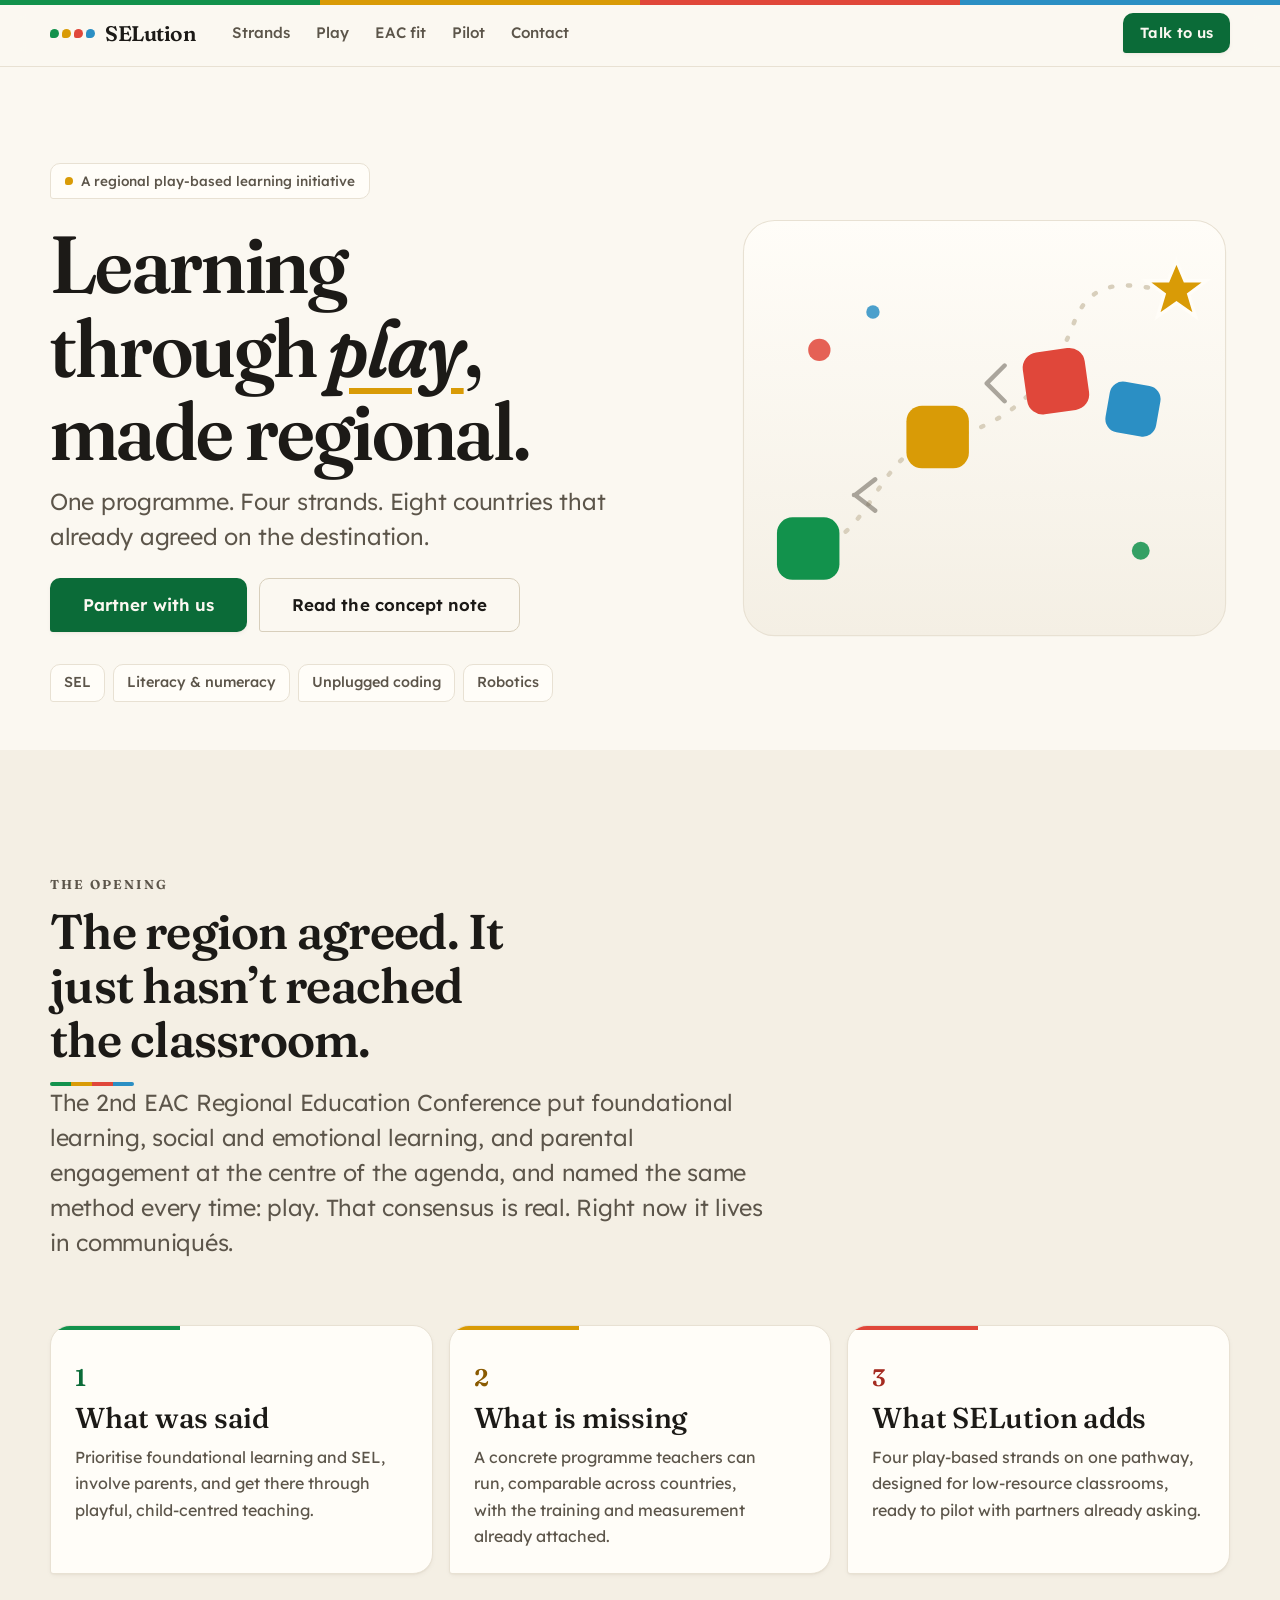
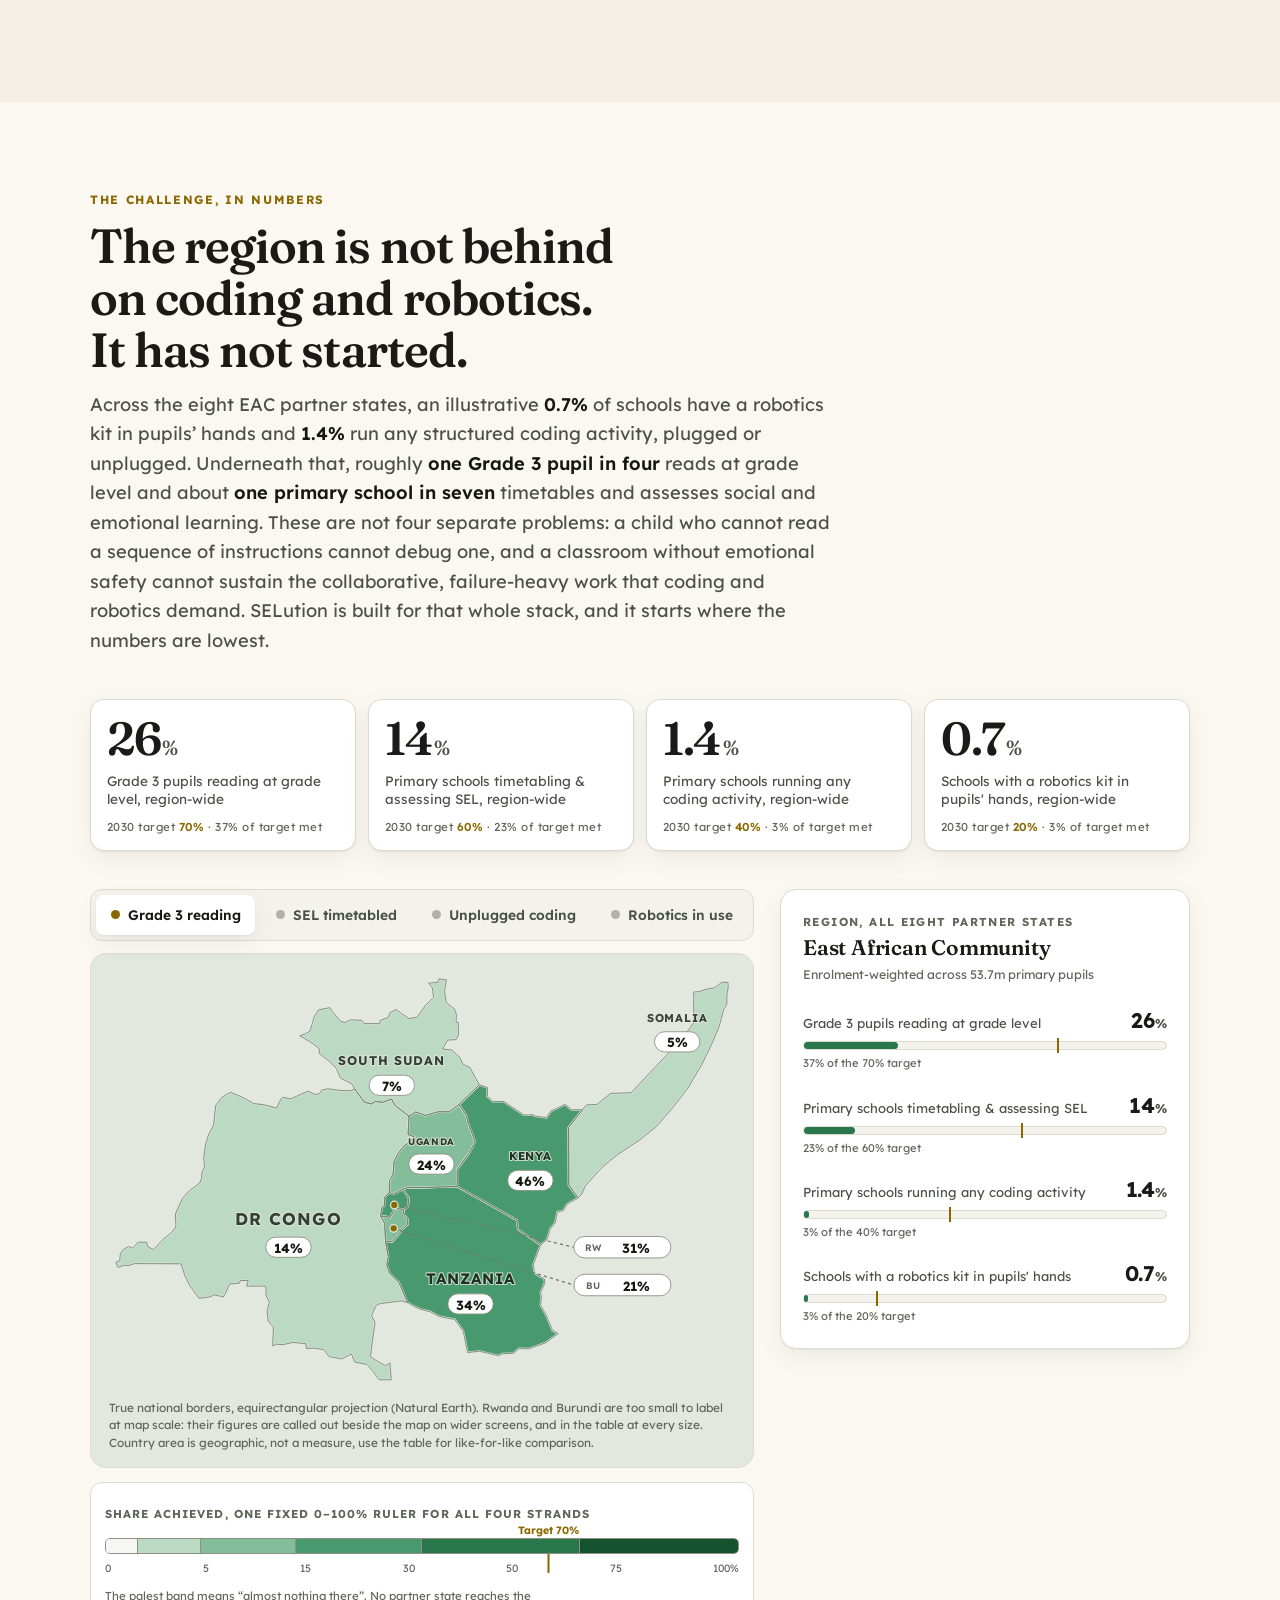
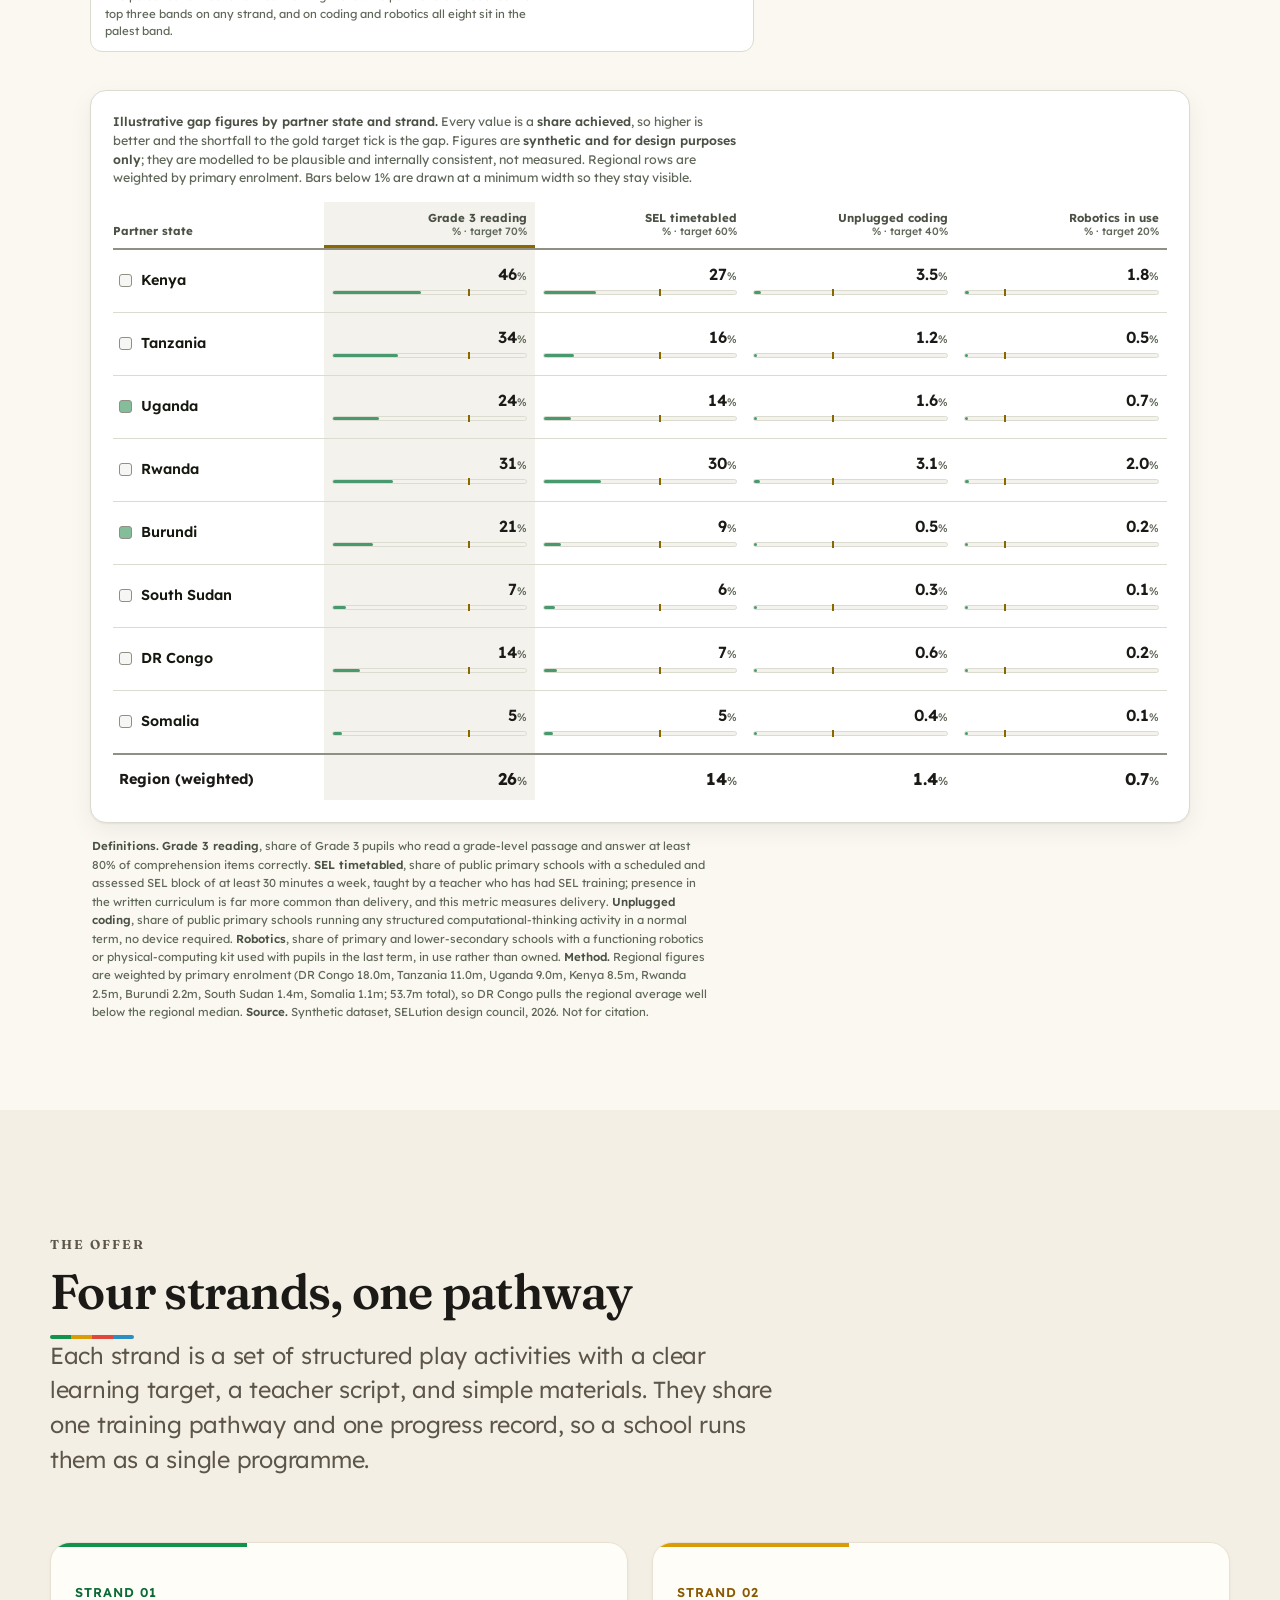
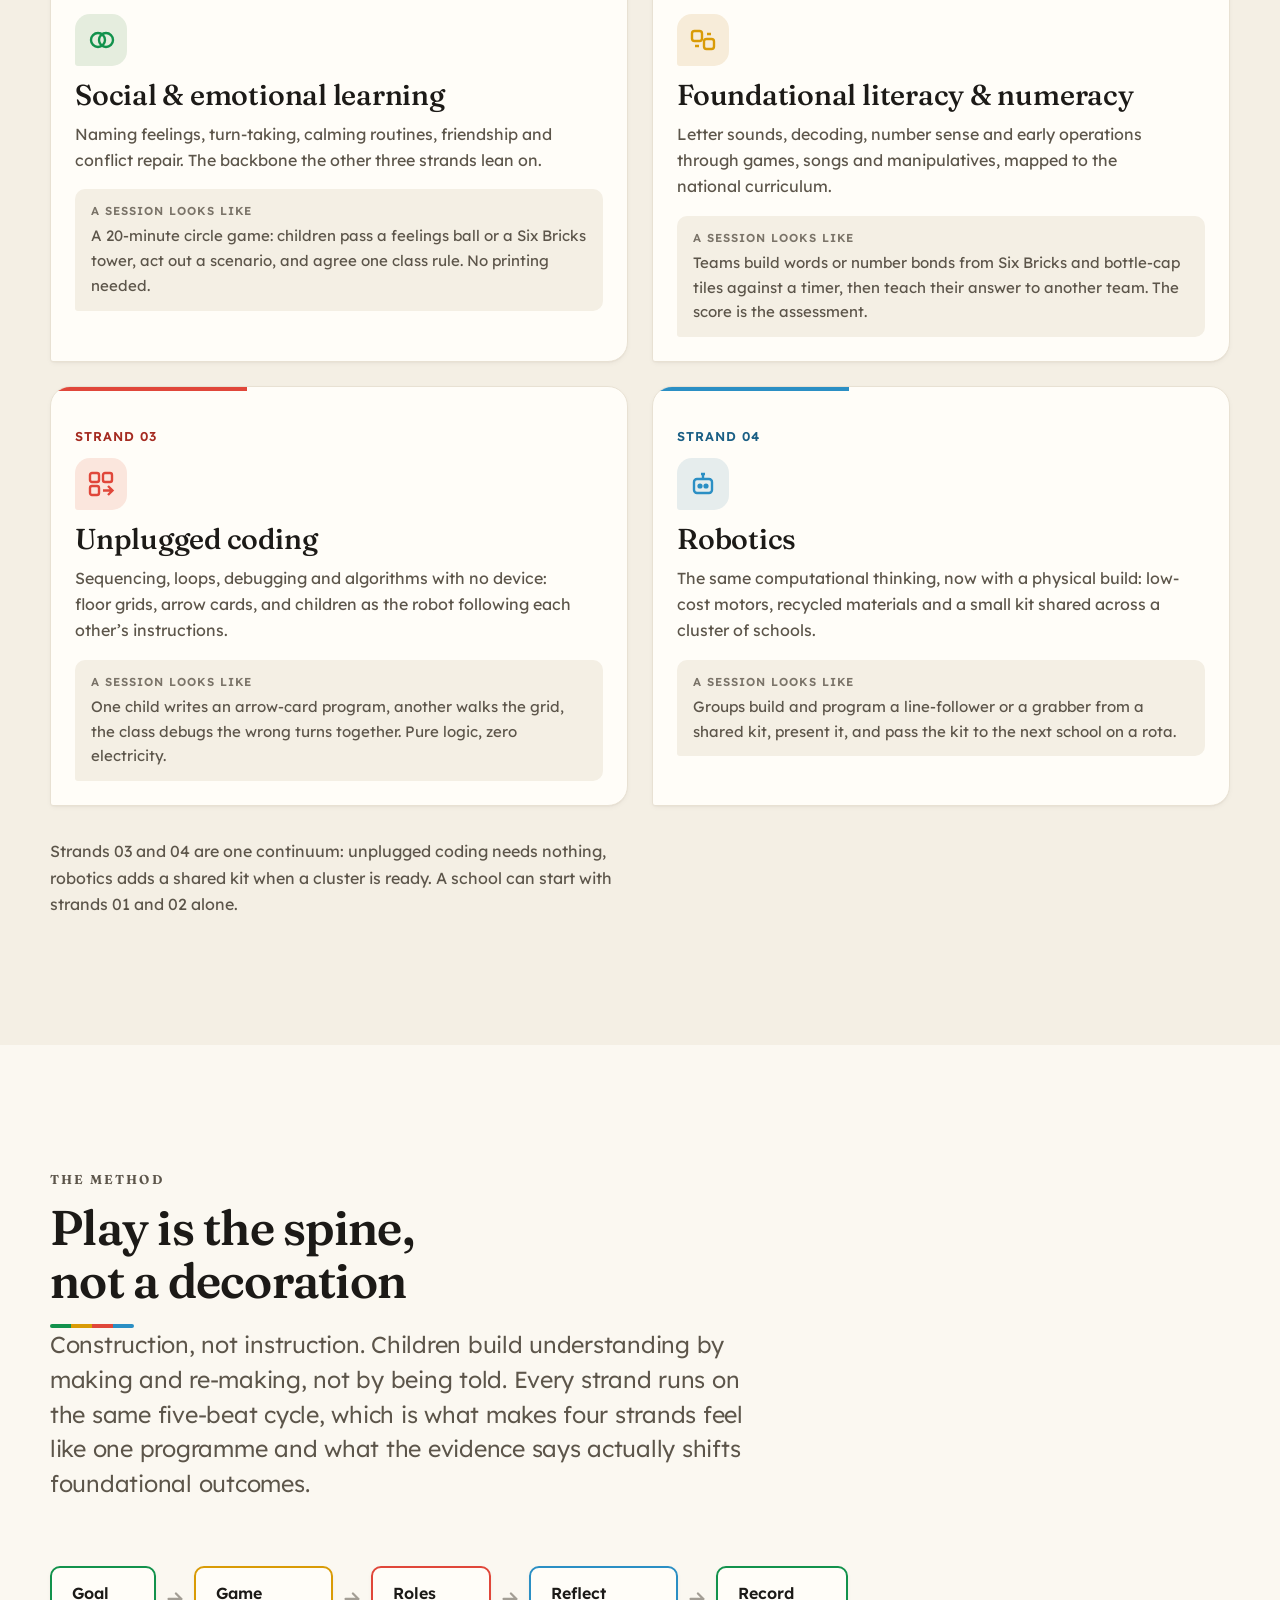
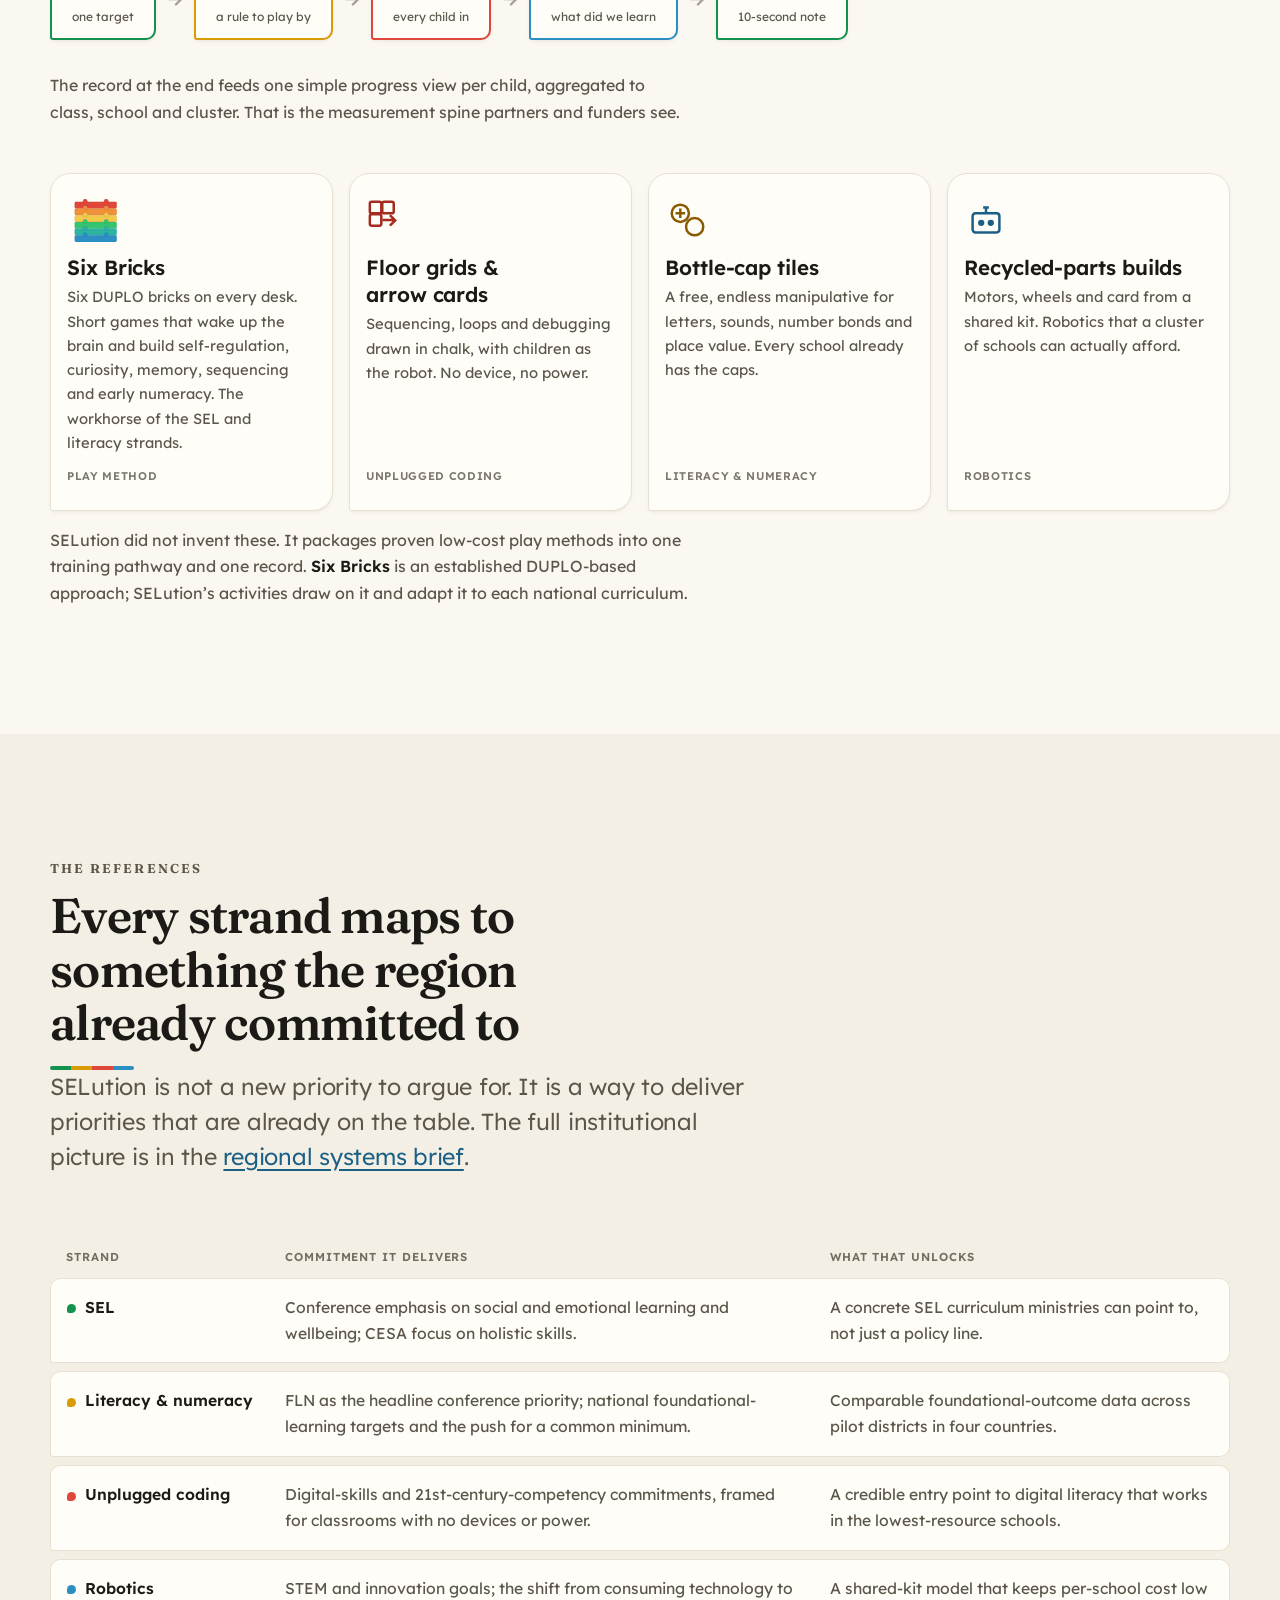
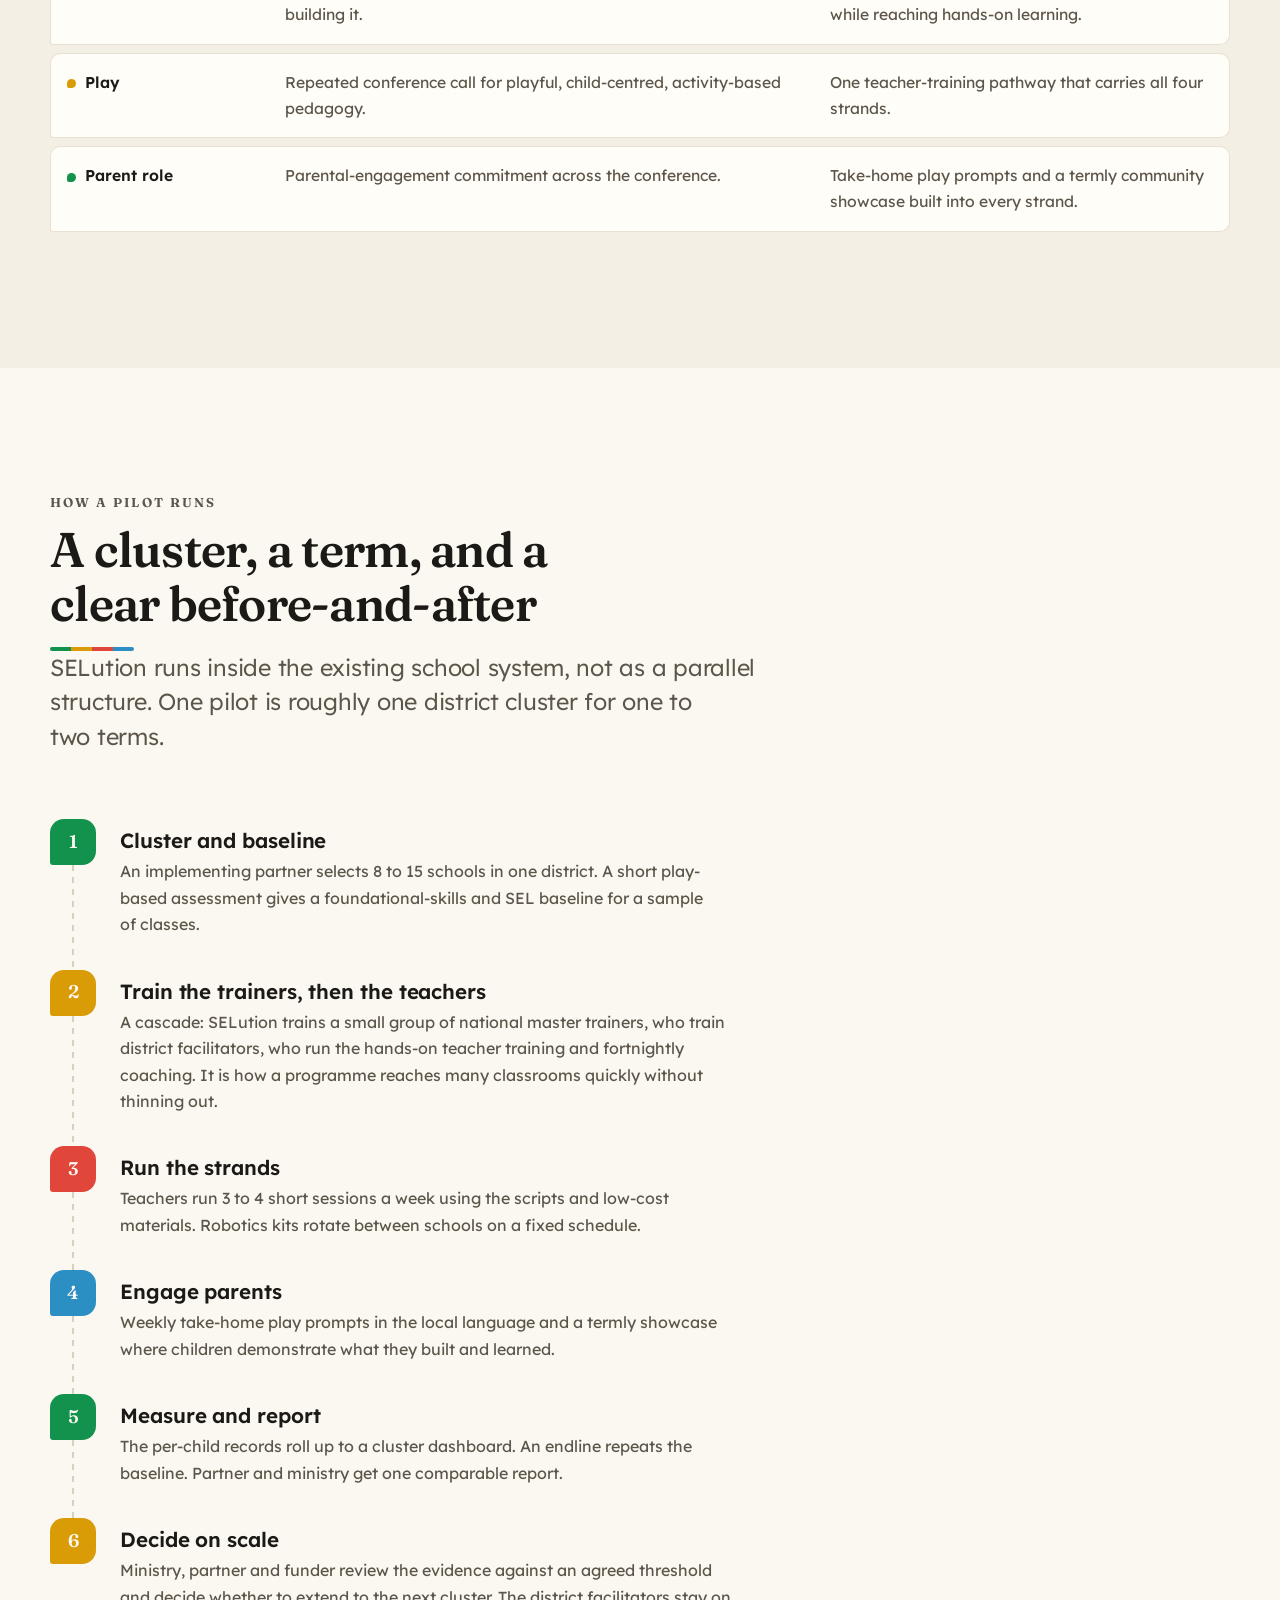
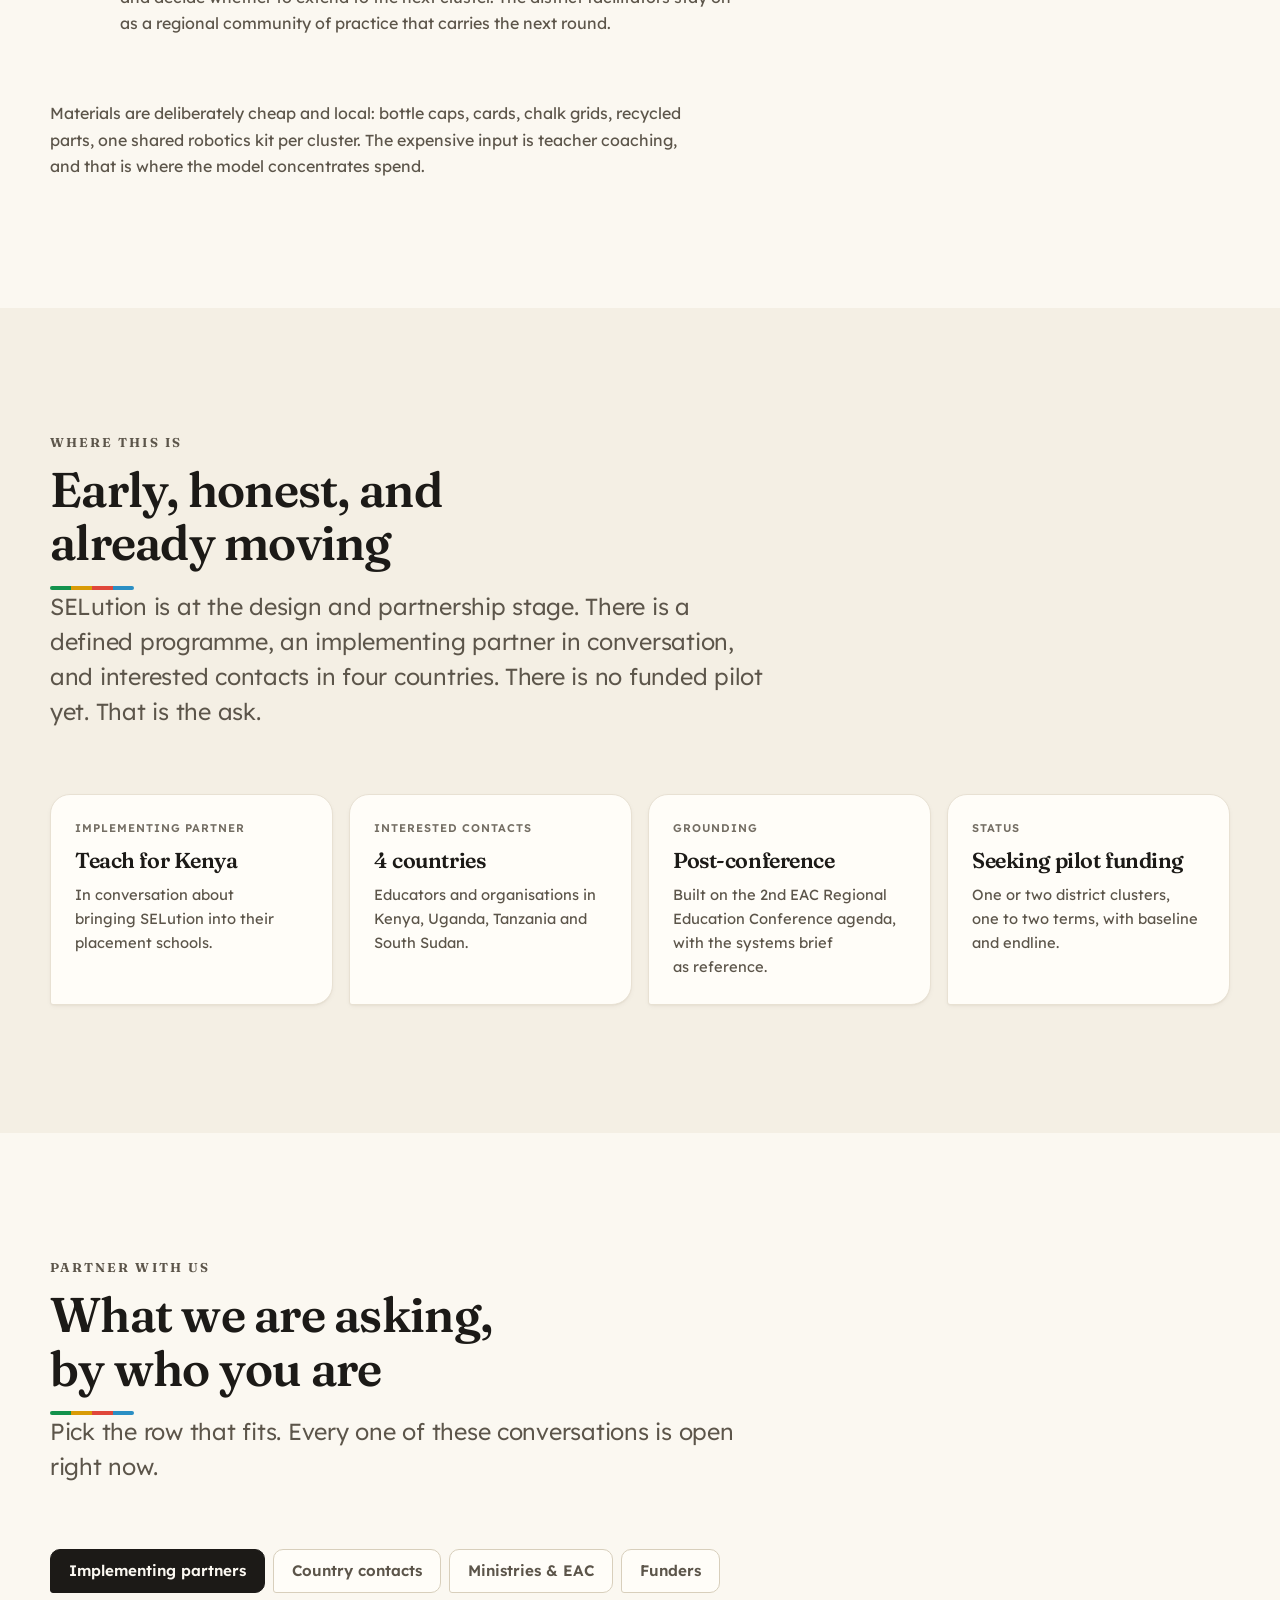
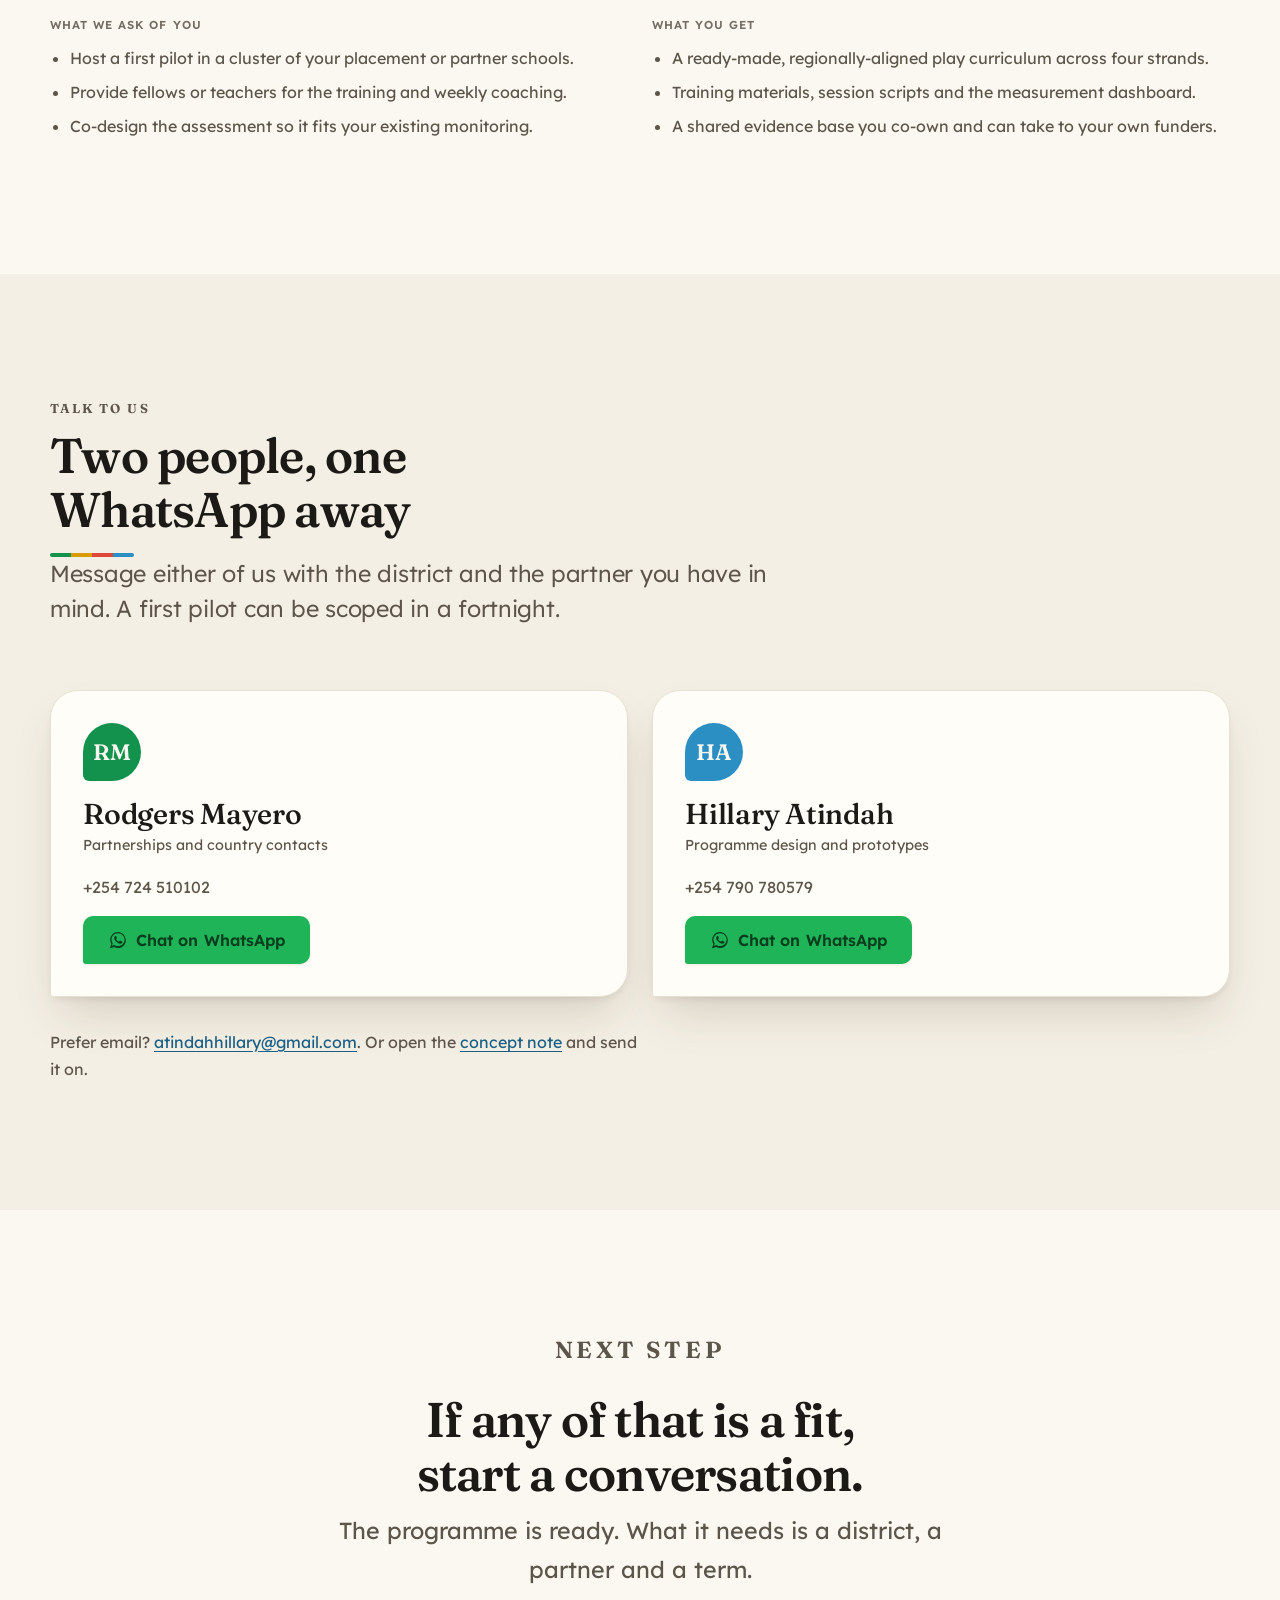
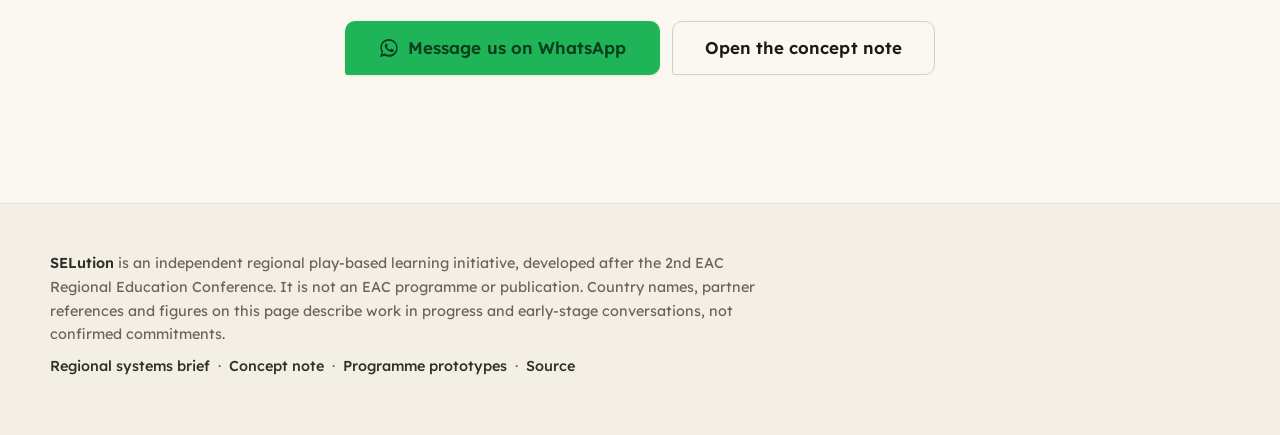
==== index.html @ 33c36e3b "Redesign SELution site: play-forward theme, EAC challenge map, WhatsApp Design council pass, on foun" ====
<!doctype html>
<html lang="en">
<head>
<meta charset="utf-8">
<title>SELution &middot; learning through play, made regional</title>
<meta name="viewport" content="width=device-width, initial-scale=1">
<meta name="description" content="SELution is a play-based programme for social and emotional learning, foundational literacy and numeracy, unplugged coding and robotics, built to run across East African classrooms and aligned to the East African Community education agenda.">
<meta name="author" content="SELution, a regional play-based learning initiative">
<meta name="theme-color" content="#fbf8f1">
<link rel="canonical" href="https://atindahhillary.github.io/SELutionKe/">

<meta property="og:type" content="website">
<meta property="og:site_name" content="SELution">
<meta property="og:title" content="SELution: learning through play, made regional">
<meta property="og:description" content="One play-based programme, four strands: social and emotional learning, foundational literacy and numeracy, unplugged coding, robotics. Built for East African classrooms.">
<meta property="og:url" content="https://atindahhillary.github.io/SELutionKe/">
<meta property="og:image" content="https://atindahhillary.github.io/SELutionKe/assets/preview.png">
<meta property="og:image:width" content="1200">
<meta property="og:image:height" content="630">
<meta name="twitter:card" content="summary_large_image">
<meta name="twitter:title" content="SELution: learning through play, made regional">
<meta name="twitter:description" content="A play-based programme for SEL, FLN, unplugged coding and robotics across East African classrooms.">
<meta name="twitter:image" content="https://atindahhillary.github.io/SELutionKe/assets/preview.png">

<link rel="icon" href="data:image/svg+xml,%3Csvg%20xmlns='http://www.w3.org/2000/svg'%20viewBox='0%200%2040%2040'%3E%3Crect%20width='40'%20height='40'%20rx='11'%20fill='%23fbf8f1'/%3E%3Ccircle%20cx='11'%20cy='11'%20r='5'%20fill='%2312924c'/%3E%3Ccircle%20cx='29'%20cy='11'%20r='5'%20fill='%23d99b06'/%3E%3Ccircle%20cx='11'%20cy='29'%20r='5'%20fill='%23e0473a'/%3E%3Ccircle%20cx='29'%20cy='29'%20r='5'%20fill='%232b8fc4'/%3E%3C/svg%3E">
<link rel="apple-touch-icon" href="assets/logo.png">

<link rel="preconnect" href="https://fonts.googleapis.com">
<link rel="preconnect" href="https://fonts.gstatic.com" crossorigin>
<link rel="stylesheet" href="https://fonts.googleapis.com/css2?family=Fraunces:ital,opsz,wght,SOFT,WONK@0,9..144,400..700,0..100,0..1;1,9..144,400..700,0..100,0..1&family=Lexend:wght@300..700&display=swap">
<link rel="stylesheet" href="assets/site.css">
</head>
<body>
<a class="skip" href="#opening">Skip to content</a>

<header class="top">
  <div class="wrap">
    <a class="logo" href="#top" aria-label="SELution home">
      <span class="dots" aria-hidden="true"><i></i><i></i><i></i><i></i></span>
      SELution
    </a>
    <nav class="topnav" aria-label="Sections">
      <a href="#strands">Strands</a>
      <a href="#play">Play</a>
      <a href="#eac">EAC fit</a>
      <a href="#pilot">Pilot</a>
      <a href="#contact">Contact</a>
    </nav>
    <span class="sp"></span>
    <a class="btn sm" href="#contact">Talk to us</a>
  </div>
</header>

<main id="top">
  <!-- ============ HERO ============ -->
  <section class="hero">
    <div class="wrap">
      <div>
        <p class="tagpill">A regional play-based learning initiative</p>
        <h1>Learning through <em class="wonk">play</em>, made regional.</h1>
        <p class="lead">One programme. Four strands. Eight countries that already agreed on the destination.</p>
        <div class="cta">
          <a class="btn lg" href="#contact">Partner with us</a>
          <a class="btn ghost lg" href="concept-note.html">Read the concept note</a>
        </div>
        <div class="badges">
          <span>SEL</span><span>Literacy &amp; numeracy</span><span>Unplugged coding</span><span>Robotics</span>
        </div>
      </div>
      <div>
        <svg class="playart" viewBox="0 0 440 380" role="img" aria-label="A playful path of coloured blocks and arrows leading to a star">
          <defs>
            <linearGradient id="sky" x1="0" y1="0" x2="0" y2="1">
              <stop offset="0" stop-color="var(--surface)"/><stop offset="1" stop-color="var(--surface-sunken)"/>
            </linearGradient>
          </defs>
          <rect x="4" y="4" width="432" height="372" rx="28" fill="url(#sky)" stroke="var(--hairline)"/>
          <!-- dotted play path -->
          <path d="M52 300 C 120 300, 120 210, 180 200 S 280 150, 300 96 S 370 70, 392 66"
                fill="none" stroke="var(--hairline-strong)" stroke-width="4" stroke-linecap="round" stroke-dasharray="2 14"/>
          <!-- blocks -->
          <g>
            <rect x="34" y="270" width="56" height="56" rx="14" fill="var(--green)"/>
            <rect x="150" y="170" width="56" height="56" rx="14" fill="var(--gold)"/>
            <rect x="256" y="120" width="56" height="56" rx="14" fill="var(--red)" transform="rotate(-8 284 148)"/>
            <rect x="330" y="150" width="46" height="46" rx="12" fill="var(--blue)" transform="rotate(10 353 173)"/>
          </g>
          <!-- little arrows -->
          <g fill="none" stroke="var(--ink-2)" stroke-width="4" stroke-linecap="round" stroke-linejoin="round" opacity="0.5">
            <path d="M104 250 l18 -14 M104 250 l18 14 M104 250 h-1"/>
            <path d="M222 150 l16 -16 M222 150 l16 16"/>
          </g>
          <!-- star goal -->
          <path transform="translate(392 66)" fill="var(--gold)" stroke="var(--surface)" stroke-width="3"
                d="M0 -26 L7.6 -8 L27 -8 L11 4 L17 24 L0 12 L-17 24 L-11 4 L-27 -8 L-7.6 -8 Z"/>
          <circle cx="72" cy="120" r="10" fill="var(--red)" opacity="0.85"/>
          <circle cx="120" cy="86" r="6" fill="var(--blue)" opacity="0.85"/>
          <circle cx="360" cy="300" r="8" fill="var(--green)" opacity="0.85"/>
        </svg>
      </div>
    </div>
  </section>

  <!-- ============ THE OPENING ============ -->
  <section class="sec tint" id="opening" style="--k: var(--gold)">
    <div class="wrap">
      <p class="eyebrow">The opening</p>
      <h2>The region agreed. It just hasn&rsquo;t reached the classroom.</h2>
      <p class="lead">
        The 2nd EAC Regional Education Conference put foundational learning, social and emotional
        learning, and parental engagement at the centre of the agenda, and named the same method every
        time: play. That consensus is real. Right now it lives in communiqu&eacute;s.
      </p>
      <div class="trio">
        <div class="mini" style="--c: var(--green); --ci: var(--green-ink)"><div class="n">1</div><h3>What was said</h3><p>Prioritise foundational learning and SEL, involve parents, and get there through playful, child-centred teaching.</p></div>
        <div class="mini" style="--c: var(--gold); --ci: var(--gold-ink)"><div class="n">2</div><h3>What is missing</h3><p>A concrete programme teachers can run, comparable across countries, with the training and measurement already attached.</p></div>
        <div class="mini" style="--c: var(--red); --ci: var(--red-ink)"><div class="n">3</div><h3>What SELution adds</h3><p>Four play-based strands on one pathway, designed for low-resource classrooms, ready to pilot with partners already asking.</p></div>
      </div>
    </div>
  </section>

  <!-- ============ THE CHALLENGE (EAC gap map) ============ -->
<section class="challenge" id="challenge" aria-labelledby="chTitle">

  <p class="ch-eyebrow">The challenge, in numbers</p>
  <h2 class="ch-title" id="chTitle">The region is not behind on coding and robotics. It has not started.</h2>
  <p class="ch-standfirst">
    Across the eight EAC partner states, an illustrative <strong>0.7%</strong> of schools have a
    robotics kit in pupils&rsquo; hands and <strong>1.4%</strong> run any structured coding activity,
    plugged or unplugged. Underneath that, roughly <strong>one Grade&nbsp;3 pupil in four</strong>
    reads at grade level and about <strong>one primary school in seven</strong> timetables and
    assesses social and emotional learning. These are not four separate problems: a child who cannot
    read a sequence of instructions cannot debug one, and a classroom without emotional safety cannot
    sustain the collaborative, failure-heavy work that coding and robotics demand.
    SELution is built for that whole stack, and it starts where the numbers are lowest.
  </p>

  <div class="kpis">
      <div class="kpi">
        <span class="kpi-n">26<i>%</i></span>
        <span class="kpi-l">Grade 3 pupils reading at grade level, region-wide</span>
        <span class="kpi-t">2030 target <b>70%</b> &middot; 37% of target met</span>
      </div>
      <div class="kpi">
        <span class="kpi-n">14<i>%</i></span>
        <span class="kpi-l">Primary schools timetabling & assessing SEL, region-wide</span>
        <span class="kpi-t">2030 target <b>60%</b> &middot; 23% of target met</span>
      </div>
      <div class="kpi">
        <span class="kpi-n">1.4<i>%</i></span>
        <span class="kpi-l">Primary schools running any coding activity, region-wide</span>
        <span class="kpi-t">2030 target <b>40%</b> &middot; 3% of target met</span>
      </div>
      <div class="kpi">
        <span class="kpi-n">0.7<i>%</i></span>
        <span class="kpi-l">Schools with a robotics kit in pupils' hands, region-wide</span>
        <span class="kpi-t">2030 target <b>20%</b> &middot; 3% of target met</span>
      </div>
  </div>

  <div class="ch-grid">
    <div>
      <div class="strandbar" role="tablist" aria-label="Colour the map by strand">
        <button type="button" role="tab" id="tab-fln" data-strand="fln" aria-controls="mapPanel" aria-selected="true" tabindex="0"><span class="dot"></span>Grade 3 reading</button>
        <button type="button" role="tab" id="tab-sel" data-strand="sel" aria-controls="mapPanel" aria-selected="false" tabindex="-1"><span class="dot"></span>SEL timetabled</button>
        <button type="button" role="tab" id="tab-cod" data-strand="cod" aria-controls="mapPanel" aria-selected="false" tabindex="-1"><span class="dot"></span>Unplugged coding</button>
        <button type="button" role="tab" id="tab-rob" data-strand="rob" aria-controls="mapPanel" aria-selected="false" tabindex="-1"><span class="dot"></span>Robotics in use</button>
      </div>

      <figure class="mapfig" id="mapPanel" role="tabpanel" aria-labelledby="tab-fln" tabindex="0">
        <svg class="eacmap" viewBox="0 0 1000 665" xmlns="http://www.w3.org/2000/svg"
             role="group" aria-describedby="matrixCap"
             aria-label="Map of the eight EAC partner states, shaded by the selected strand. Every figure is also in the data table below.">
          <defs>
            <path id="p-cd" d="M479.4 232.1 L477.9 261.3 L487.9 264.6 L479.9 273.5 L470.3 280.1 L460.8 293.1 L455.5 304.7 L454.1 324.8 L448.3 334.3 L448.1 353.1 L441.0 360.1 L440.0 374.9 L436.6 376.9 L434.3 390.5 L440.6 401.8 L442.2 431.9 L446.6 454.9 L444.1 467.9 L449.1 482.4 L463.6 496.3 L477.1 527.8 L467.3 525.2 L433.7 529.4 L427.1 532.4 L419.9 548.4 L425.5 559.4 L421.1 588.9 L418.0 614.0 L424.7 618.4 L442.2 628.1 L449.0 623.6 L451.1 650.5 L432.0 650.3 L421.8 636.5 L412.6 625.9 L393.5 622.4 L387.9 609.3 L372.6 617.2 L352.6 613.7 L344.3 602.4 L328.4 600.1 L316.7 600.7 L315.3 593.0 L306.7 592.3 L295.3 590.9 L279.9 594.6 L269.0 594.0 L262.9 596.3 L264.2 566.6 L255.9 557.3 L254.0 542.0 L257.7 526.9 L252.7 517.3 L252.2 501.6 L221.9 501.8 L224.1 492.8 L211.4 492.9 L210.0 497.2 L194.5 498.2 L188.3 512.8 L184.5 519.0 L170.8 515.5 L162.5 519.0 L146.0 521.0 L136.5 508.0 L130.7 499.9 L123.6 484.9 L117.4 466.3 L43.8 466.0 L35.0 469.0 L27.8 468.5 L17.5 471.9 L14.0 464.1 L20.3 461.5 L21.1 450.6 L25.2 444.2 L34.3 439.0 L40.8 441.5 L49.4 432.0 L63.0 432.2 L64.6 439.3 L73.9 443.7 L88.6 428.0 L103.1 415.9 L109.4 407.9 L108.6 387.3 L119.4 363.1 L130.9 350.2 L147.3 338.2 L150.2 330.3 L150.8 321.1 L154.8 312.4 L153.5 298.3 L156.6 276.2 L161.5 260.6 L169.0 247.3 L170.5 232.2 L172.7 214.8 L182.4 202.1 L195.8 194.1 L216.3 202.6 L232.2 211.8 L250.5 214.2 L269.1 219.1 L276.6 204.0 L280.0 202.1 L291.4 204.6 L319.1 192.2 L329.0 197.4 L337.1 196.7 L340.8 190.6 L350.1 188.5 L368.9 191.1 L384.9 191.7 L393.1 189.0 L408.2 209.6 L419.4 212.7 L426.1 208.5 L437.6 210.1 L451.5 204.8 L457.5 215.5 L479.4 232.1 Z"/>
            <path id="p-tz" d="M556.0 343.4 L560.3 346.1 L650.7 396.9 L652.4 411.4 L688.3 436.4 L676.7 467.1 L678.2 481.3 L694.2 490.3 L694.9 496.8 L688.1 511.9 L689.5 519.5 L687.9 531.4 L696.6 547.0 L706.9 571.7 L716.1 577.1 L696.2 591.6 L668.9 601.3 L654.0 600.9 L645.1 608.3 L627.7 609.0 L621.2 612.1 L591.2 605.1 L572.4 607.1 L565.4 573.2 L557.0 561.6 L551.9 554.7 L527.5 550.0 L513.3 542.5 L497.5 538.3 L487.5 534.1 L477.1 527.8 L463.6 496.3 L449.1 482.4 L444.1 467.9 L446.6 454.9 L442.2 431.9 L452.5 430.8 L461.5 421.7 L471.2 408.7 L477.4 403.5 L477.2 395.4 L471.8 389.7 L470.3 379.9 L477.5 376.7 L479.0 362.0 L469.1 348.0 L477.8 345.0 L505.2 345.3 L556.0 343.4 Z"/>
            <path id="p-ug" d="M505.2 345.3 L477.8 345.0 L469.1 348.0 L454.2 355.7 L448.1 353.1 L448.3 334.3 L454.1 324.8 L455.5 304.7 L460.8 293.1 L470.3 280.1 L479.9 273.5 L487.9 264.6 L477.9 261.3 L479.4 232.1 L489.7 225.3 L505.6 230.9 L525.7 225.0 L543.2 225.1 L558.6 213.6 L570.4 230.9 L573.3 243.4 L584.3 272.1 L575.2 290.3 L562.9 306.8 L555.8 316.9 L556.0 343.4 L505.2 345.3 Z"/>
            <path id="p-ke" d="M732.9 341.1 L747.7 361.7 L730.2 371.6 L724.1 382.0 L714.7 383.9 L711.2 401.4 L703.2 411.5 L698.3 428.1 L688.3 436.4 L652.4 411.4 L650.7 396.9 L560.3 346.1 L556.0 343.4 L555.8 316.9 L562.9 306.8 L575.2 290.3 L584.3 272.1 L573.3 243.4 L570.4 230.9 L558.6 213.6 L573.9 198.7 L590.8 182.2 L603.8 186.4 L603.8 200.4 L612.3 208.7 L629.7 208.7 L661.3 229.8 L669.2 230.1 L675.0 229.4 L680.5 232.3 L697.2 234.3 L704.5 223.9 L727.3 213.4 L737.4 221.8 L754.5 221.9 L732.6 250.2 L732.9 341.1 Z"/>
            <path id="p-rw" d="M469.1 348.0 L479.0 362.0 L477.5 376.7 L470.3 379.9 L457.1 378.3 L449.4 392.5 L434.3 390.5 L436.6 376.9 L440.0 374.9 L441.0 360.1 L448.1 353.1 L454.2 355.7 L469.1 348.0 Z"/>
            <path id="p-bi" d="M442.2 431.9 L440.6 401.8 L434.3 390.5 L449.4 392.5 L457.1 378.3 L470.3 379.9 L471.8 389.7 L477.2 395.4 L477.4 403.5 L471.2 408.7 L461.5 421.7 L452.5 430.8 L442.2 431.9 Z"/>
            <path id="p-ss" d="M557.5 83.5 L557.8 102.9 L554.1 110.5 L540.8 111.2 L532.3 125.4 L547.7 127.2 L560.3 139.3 L564.7 149.3 L576.1 155.1 L590.8 182.2 L573.9 198.7 L558.6 213.6 L543.2 225.1 L525.7 225.0 L505.6 230.9 L489.7 225.3 L479.4 232.1 L457.5 215.5 L451.5 204.8 L437.6 210.1 L426.1 208.5 L419.4 212.7 L408.2 209.6 L393.1 189.0 L389.1 181.1 L370.4 171.2 L364.1 156.3 L353.7 145.5 L337.0 132.5 L336.7 124.4 L323.1 114.3 L306.1 104.5 L313.7 101.8 L322.3 97.1 L328.7 74.8 L335.6 63.3 L353.6 59.8 L357.9 66.7 L370.7 81.3 L377.6 83.4 L386.6 79.1 L404.6 80.0 L408.0 85.1 L432.8 85.1 L433.7 80.0 L446.5 75.3 L449.1 68.0 L458.5 62.8 L479.5 77.4 L492.4 74.8 L504.8 56.8 L518.5 43.1 L516.4 28.1 L510.4 20.9 L525.4 19.6 L527.1 14.0 L538.6 15.7 L535.7 34.1 L538.6 52.1 L551.5 62.0 L554.5 70.6 L554.1 83.0 L557.5 83.5 Z"/>
            <path id="p-so" d="M950.9 30.7 L964.2 28.2 L976.0 19.6 L985.4 19.6 L986.0 26.5 L983.7 41.0 L983.8 54.1 L978.5 63.1 L971.5 90.1 L959.5 118.0 L944.0 149.8 L922.6 186.4 L901.3 214.4 L872.0 248.4 L847.0 268.6 L809.7 293.4 L786.4 312.4 L759.1 342.6 L753.4 355.7 L747.7 361.7 L732.9 341.1 L732.6 250.2 L754.5 221.9 L761.3 214.0 L777.3 213.5 L799.5 195.9 L832.0 194.8 L902.5 119.9 L919.9 99.1 L931.2 83.8 L931.2 70.8 L931.2 45.6 L931.3 35.3 L931.5 34.9 L939.4 34.4 L950.9 30.7 Z"/>
          </defs>
          <g class="lyr-fill">
            <g class="cc" data-c="cd"><use class="country" href="#p-cd" data-bin="1" tabindex="0" role="button" aria-pressed="false" aria-label="DR Congo. Grade 3 reading 14 percent, SEL timetabled 7 percent, Unplugged coding 0.6 percent, Robotics in use 0.2 percent. Select for detail."/></g>
            <g class="cc" data-c="tz"><use class="country" href="#p-tz" data-bin="3" tabindex="0" role="button" aria-pressed="false" aria-label="Tanzania. Grade 3 reading 34 percent, SEL timetabled 16 percent, Unplugged coding 1.2 percent, Robotics in use 0.5 percent. Select for detail."/></g>
            <g class="cc" data-c="ug"><use class="country" href="#p-ug" data-bin="2" tabindex="0" role="button" aria-pressed="false" aria-label="Uganda. Grade 3 reading 24 percent, SEL timetabled 14 percent, Unplugged coding 1.6 percent, Robotics in use 0.7 percent. Select for detail."/></g>
            <g class="cc" data-c="ke"><use class="country" href="#p-ke" data-bin="3" tabindex="0" role="button" aria-pressed="false" aria-label="Kenya. Grade 3 reading 46 percent, SEL timetabled 27 percent, Unplugged coding 3.5 percent, Robotics in use 1.8 percent. Select for detail."/></g>
            <g class="cc" data-c="rw"><use class="country" href="#p-rw" data-bin="3" tabindex="0" role="button" aria-pressed="false" aria-label="Rwanda. Grade 3 reading 31 percent, SEL timetabled 30 percent, Unplugged coding 3.1 percent, Robotics in use 2.0 percent. Select for detail."/></g>
            <g class="cc" data-c="bi"><use class="country" href="#p-bi" data-bin="2" tabindex="0" role="button" aria-pressed="false" aria-label="Burundi. Grade 3 reading 21 percent, SEL timetabled 9 percent, Unplugged coding 0.5 percent, Robotics in use 0.2 percent. Select for detail."/></g>
            <g class="cc" data-c="ss"><use class="country" href="#p-ss" data-bin="1" tabindex="0" role="button" aria-pressed="false" aria-label="South Sudan. Grade 3 reading 7 percent, SEL timetabled 6 percent, Unplugged coding 0.3 percent, Robotics in use 0.1 percent. Select for detail."/></g>
            <g class="cc" data-c="so"><use class="country" href="#p-so" data-bin="1" tabindex="0" role="button" aria-pressed="false" aria-label="Somalia. Grade 3 reading 5 percent, SEL timetabled 5 percent, Unplugged coding 0.4 percent, Robotics in use 0.1 percent. Select for detail."/></g>
          </g>
          <g class="lyr-edge" aria-hidden="true" pointer-events="none">
            <use class="edge" data-c="cd" href="#p-cd"/>
            <use class="edge" data-c="tz" href="#p-tz"/>
            <use class="edge" data-c="ug" href="#p-ug"/>
            <use class="edge" data-c="ke" href="#p-ke"/>
            <use class="edge" data-c="rw" href="#p-rw"/>
            <use class="edge" data-c="bi" href="#p-bi"/>
            <use class="edge" data-c="ss" href="#p-ss"/>
            <use class="edge" data-c="so" href="#p-so"/>
          </g>
          <g class="lyr-anno" pointer-events="none">
            <g class="anno" data-c="cd">
              <text class="clabel" x="288" y="405" font-size="27">DR CONGO</text>
              <g class="chip" transform="translate(288,440)">
                <rect class="chip-bg" x="-36" y="-16" width="72" height="32" rx="16"/>
                <text class="chip-t" x="0" y="1" data-chip="cd">14%</text>
              </g>
            </g>
            <g class="anno" data-c="tz">
              <text class="clabel" x="577" y="498" font-size="24">TANZANIA</text>
              <g class="chip" transform="translate(577,530)">
                <rect class="chip-bg" x="-36" y="-16" width="72" height="32" rx="16"/>
                <text class="chip-t" x="0" y="1" data-chip="tz">34%</text>
              </g>
            </g>
            <g class="anno" data-c="ug">
              <text class="clabel" x="515" y="278" font-size="15">UGANDA</text>
              <g class="chip" transform="translate(515,308)">
                <rect class="chip-bg" x="-36" y="-16" width="72" height="32" rx="16"/>
                <text class="chip-t" x="0" y="1" data-chip="ug">24%</text>
              </g>
            </g>
            <g class="anno" data-c="ke">
              <text class="clabel" x="672" y="302" font-size="18">KENYA</text>
              <g class="chip" transform="translate(672,334)">
                <rect class="chip-bg" x="-36" y="-16" width="72" height="32" rx="16"/>
                <text class="chip-t" x="0" y="1" data-chip="ke">46%</text>
              </g>
            </g>
            <g class="anno" data-c="rw">
              <path class="lead" d="M456 373 L640 416 L741 440"/>
              <circle class="pin" cx="456" cy="373" r="6"/>
              <g class="chip chip--out" transform="translate(818,440)">
                <rect class="chip-bg" x="-77" y="-17" width="154" height="34" rx="17"/>
                <text class="chip-n" x="-46" y="1">RW</text>
                <text class="chip-t" x="22" y="1" data-chip="rw">31%</text>
              </g>
            </g>
            <g class="anno" data-c="bi">
              <path class="lead" d="M455 410 L636 468 L741 500"/>
              <circle class="pin" cx="455" cy="410" r="6"/>
              <g class="chip chip--out" transform="translate(818,500)">
                <rect class="chip-bg" x="-77" y="-17" width="154" height="34" rx="17"/>
                <text class="chip-n" x="-46" y="1">BU</text>
                <text class="chip-t" x="22" y="1" data-chip="bi">21%</text>
              </g>
            </g>
            <g class="anno" data-c="ss">
              <text class="clabel" x="452" y="150" font-size="20">SOUTH SUDAN</text>
              <g class="chip" transform="translate(452,183)">
                <rect class="chip-bg" x="-36" y="-16" width="72" height="32" rx="16"/>
                <text class="chip-t" x="0" y="1" data-chip="ss">7%</text>
              </g>
            </g>
            <g class="anno" data-c="so">
              <text class="clabel" x="905" y="82" font-size="18">SOMALIA</text>
              <g class="chip" transform="translate(905,114)">
                <rect class="chip-bg" x="-36" y="-16" width="72" height="32" rx="16"/>
                <text class="chip-t" x="0" y="1" data-chip="so">5%</text>
              </g>
            </g>
          </g>
        </svg>
        <figcaption id="mapCap">
          True national borders, equirectangular projection (Natural Earth).
          Rwanda and Burundi are too small to label at map scale: their figures are called out
          beside the map on wider screens, and in the table at every size.
          Country area is geographic, not a measure, use the table for like-for-like comparison.
        </figcaption>
      </figure>

      <div class="legend">
        <p class="legend-h">Share achieved, one fixed 0&ndash;100% ruler for all four strands</p>
        <div class="ramp-wrap">
          <span class="tick" id="tick" style="left:70%">Target 70%</span>
          <div class="ramp" role="img"
               aria-label="Six-step sequential scale. The palest band is nought to five percent, then five to fifteen, fifteen to thirty, thirty to fifty, fifty to seventy-five, and seventy-five to one hundred percent.">
            <i></i><i></i><i></i><i></i><i></i><i></i>
          </div>
          <div class="ramp-scale"><span>0</span><span>5</span><span>15</span><span>30</span><span>50</span><span>75</span><span>100%</span></div>
        </div>
        <p>The palest band means &ldquo;almost nothing there&rdquo;. No partner state reaches the
        top three bands on any strand, and on coding and robotics all eight sit in the palest band.</p>
      </div>
    </div>

    <aside class="readout" id="readout" aria-labelledby="roName">
      <p class="readout-k" id="roKind">Region, all eight partner states</p>
      <h3 class="readout-h" id="roName">East African Community</h3>
      <p class="readout-sub" id="roSub">Enrolment-weighted across 53.7m primary pupils</p>
      <ul class="metrics" id="roList"></ul>
      <button type="button" class="readout-btn" id="roReset" hidden>Back to the regional figure</button>
    </aside>
  </div>

  <div class="matrix-wrap">
    <table class="matrix" id="matrix">
      <caption id="matrixCap">
        <b>Illustrative gap figures by partner state and strand.</b> Every value is a
        <b>share achieved</b>, so higher is better and the shortfall to the gold target tick is the gap.
        Figures are <b>synthetic and for design purposes only</b>; they are modelled to be plausible and
        internally consistent, not measured. Regional rows are weighted by primary enrolment.
        Bars below 1% are drawn at a minimum width so they stay visible.
      </caption>
      <thead>
        <tr>
          <th scope="col">Partner state</th>
        <th scope="col" data-strand="fln">Grade 3 reading<span>% &middot; target 70%</span></th>
        <th scope="col" data-strand="sel">SEL timetabled<span>% &middot; target 60%</span></th>
        <th scope="col" data-strand="cod">Unplugged coding<span>% &middot; target 40%</span></th>
        <th scope="col" data-strand="rob">Robotics in use<span>% &middot; target 20%</span></th>
        </tr>
      </thead>
      <tbody>
      <tr data-c="ke">
        <th scope="row"><button type="button" class="rowbtn" data-c="ke"><span class="swatch" data-bin="3"></span><span class="c-full">Kenya</span><span class="c-abbr" aria-hidden="true">KE</span></button></th>
        <td data-strand="fln"><span class="v">46<small>%</small></span><span class="bar" style="--v:46;--t:70"></span></td>
        <td data-strand="sel"><span class="v">27<small>%</small></span><span class="bar" style="--v:27;--t:60"></span></td>
        <td data-strand="cod"><span class="v">3.5<small>%</small></span><span class="bar" style="--v:3.5;--t:40"></span></td>
        <td data-strand="rob"><span class="v">1.8<small>%</small></span><span class="bar" style="--v:1.8;--t:20"></span></td>
      </tr>
      <tr data-c="tz">
        <th scope="row"><button type="button" class="rowbtn" data-c="tz"><span class="swatch" data-bin="3"></span><span class="c-full">Tanzania</span><span class="c-abbr" aria-hidden="true">TZ</span></button></th>
        <td data-strand="fln"><span class="v">34<small>%</small></span><span class="bar" style="--v:34;--t:70"></span></td>
        <td data-strand="sel"><span class="v">16<small>%</small></span><span class="bar" style="--v:16;--t:60"></span></td>
        <td data-strand="cod"><span class="v">1.2<small>%</small></span><span class="bar" style="--v:1.2;--t:40"></span></td>
        <td data-strand="rob"><span class="v">0.5<small>%</small></span><span class="bar" style="--v:0.5;--t:20"></span></td>
      </tr>
      <tr data-c="ug">
        <th scope="row"><button type="button" class="rowbtn" data-c="ug"><span class="swatch" data-bin="2"></span><span class="c-full">Uganda</span><span class="c-abbr" aria-hidden="true">UG</span></button></th>
        <td data-strand="fln"><span class="v">24<small>%</small></span><span class="bar" style="--v:24;--t:70"></span></td>
        <td data-strand="sel"><span class="v">14<small>%</small></span><span class="bar" style="--v:14;--t:60"></span></td>
        <td data-strand="cod"><span class="v">1.6<small>%</small></span><span class="bar" style="--v:1.6;--t:40"></span></td>
        <td data-strand="rob"><span class="v">0.7<small>%</small></span><span class="bar" style="--v:0.7;--t:20"></span></td>
      </tr>
      <tr data-c="rw">
        <th scope="row"><button type="button" class="rowbtn" data-c="rw"><span class="swatch" data-bin="3"></span><span class="c-full">Rwanda</span><span class="c-abbr" aria-hidden="true">RW</span></button></th>
        <td data-strand="fln"><span class="v">31<small>%</small></span><span class="bar" style="--v:31;--t:70"></span></td>
        <td data-strand="sel"><span class="v">30<small>%</small></span><span class="bar" style="--v:30;--t:60"></span></td>
        <td data-strand="cod"><span class="v">3.1<small>%</small></span><span class="bar" style="--v:3.1;--t:40"></span></td>
        <td data-strand="rob"><span class="v">2.0<small>%</small></span><span class="bar" style="--v:2.0;--t:20"></span></td>
      </tr>
      <tr data-c="bi">
        <th scope="row"><button type="button" class="rowbtn" data-c="bi"><span class="swatch" data-bin="2"></span><span class="c-full">Burundi</span><span class="c-abbr" aria-hidden="true">BI</span></button></th>
        <td data-strand="fln"><span class="v">21<small>%</small></span><span class="bar" style="--v:21;--t:70"></span></td>
        <td data-strand="sel"><span class="v">9<small>%</small></span><span class="bar" style="--v:9;--t:60"></span></td>
        <td data-strand="cod"><span class="v">0.5<small>%</small></span><span class="bar" style="--v:0.5;--t:40"></span></td>
        <td data-strand="rob"><span class="v">0.2<small>%</small></span><span class="bar" style="--v:0.2;--t:20"></span></td>
      </tr>
      <tr data-c="ss">
        <th scope="row"><button type="button" class="rowbtn" data-c="ss"><span class="swatch" data-bin="1"></span><span class="c-full">South Sudan</span><span class="c-abbr" aria-hidden="true">SS</span></button></th>
        <td data-strand="fln"><span class="v">7<small>%</small></span><span class="bar" style="--v:7;--t:70"></span></td>
        <td data-strand="sel"><span class="v">6<small>%</small></span><span class="bar" style="--v:6;--t:60"></span></td>
        <td data-strand="cod"><span class="v">0.3<small>%</small></span><span class="bar" style="--v:0.3;--t:40"></span></td>
        <td data-strand="rob"><span class="v">0.1<small>%</small></span><span class="bar" style="--v:0.1;--t:20"></span></td>
      </tr>
      <tr data-c="cd">
        <th scope="row"><button type="button" class="rowbtn" data-c="cd"><span class="swatch" data-bin="1"></span><span class="c-full">DR Congo</span><span class="c-abbr" aria-hidden="true">CD</span></button></th>
        <td data-strand="fln"><span class="v">14<small>%</small></span><span class="bar" style="--v:14;--t:70"></span></td>
        <td data-strand="sel"><span class="v">7<small>%</small></span><span class="bar" style="--v:7;--t:60"></span></td>
        <td data-strand="cod"><span class="v">0.6<small>%</small></span><span class="bar" style="--v:0.6;--t:40"></span></td>
        <td data-strand="rob"><span class="v">0.2<small>%</small></span><span class="bar" style="--v:0.2;--t:20"></span></td>
      </tr>
      <tr data-c="so">
        <th scope="row"><button type="button" class="rowbtn" data-c="so"><span class="swatch" data-bin="1"></span><span class="c-full">Somalia</span><span class="c-abbr" aria-hidden="true">SO</span></button></th>
        <td data-strand="fln"><span class="v">5<small>%</small></span><span class="bar" style="--v:5;--t:70"></span></td>
        <td data-strand="sel"><span class="v">5<small>%</small></span><span class="bar" style="--v:5;--t:60"></span></td>
        <td data-strand="cod"><span class="v">0.4<small>%</small></span><span class="bar" style="--v:0.4;--t:40"></span></td>
        <td data-strand="rob"><span class="v">0.1<small>%</small></span><span class="bar" style="--v:0.1;--t:20"></span></td>
      </tr>
      </tbody>
      <tfoot>
        <tr>
          <th scope="row">Region (weighted)</th>
        <td data-strand="fln"><span class="v">26<small>%</small></span></td>
        <td data-strand="sel"><span class="v">14<small>%</small></span></td>
        <td data-strand="cod"><span class="v">1.4<small>%</small></span></td>
        <td data-strand="rob"><span class="v">0.7<small>%</small></span></td>
        </tr>
      </tfoot>
    </table>
  </div>

  <p class="ch-note">
    <b>Definitions.</b> <b>Grade 3 reading</b>, share of Grade&nbsp;3 pupils who read a
    grade-level passage and answer at least 80% of comprehension items correctly.
    <b>SEL timetabled</b>, share of public primary schools with a scheduled and assessed SEL
    block of at least 30 minutes a week, taught by a teacher who has had SEL training; presence in
    the written curriculum is far more common than delivery, and this metric measures delivery.
    <b>Unplugged coding</b>, share of public primary schools running any structured
    computational-thinking activity in a normal term, no device required.
    <b>Robotics</b>, share of primary and lower-secondary schools with a functioning robotics
    or physical-computing kit used with pupils in the last term, in use rather than owned.
    <b>Method.</b> Regional figures are weighted by primary enrolment
    (DR&nbsp;Congo 18.0m, Tanzania 11.0m, Uganda 9.0m, Kenya 8.5m, Rwanda 2.5m, Burundi 2.2m,
    South&nbsp;Sudan 1.4m, Somalia 1.1m; 53.7m total), so DR&nbsp;Congo pulls the regional
    average well below the regional median.
    <b>Source.</b> Synthetic dataset, SELution design council, 2026. Not for citation.
  </p>

  <p class="sr-only" role="status" id="live"></p>
</section>

  <!-- ============ FOUR STRANDS ============ -->
  <section class="sec tint" id="strands" style="--k: var(--green)">
    <div class="wrap">
      <p class="eyebrow">The offer</p>
      <h2>Four strands, one pathway</h2>
      <p class="lead">
        Each strand is a set of structured play activities with a clear learning target, a teacher
        script, and simple materials. They share one training pathway and one progress record, so a
        school runs them as a single programme.
      </p>
      <div class="strands">
        <div class="card strand--sel">
          <span class="num">Strand 01</span>
          <div class="plate" aria-hidden="true"><svg viewBox="0 0 30 30" fill="none" stroke="var(--green)" stroke-width="2.4"><circle cx="12" cy="15" r="7"/><circle cx="20" cy="15" r="7"/></svg></div>
          <h3>Social &amp; emotional learning</h3>
          <p>Naming feelings, turn-taking, calming routines, friendship and conflict repair. The backbone the other three strands lean on.</p>
          <div class="look"><b>A session looks like</b> A 20-minute circle game: children pass a feelings ball or a Six Bricks tower, act out a scenario, and agree one class rule. No printing needed.</div>
        </div>
        <div class="card strand--fln">
          <span class="num">Strand 02</span>
          <div class="plate" aria-hidden="true"><svg viewBox="0 0 30 30" fill="none" stroke="var(--gold)" stroke-width="2.4"><rect x="4" y="6" width="10" height="10" rx="2.5"/><rect x="16" y="14" width="10" height="10" rx="2.5"/><path d="M7 21h4M23 9h-4"/></svg></div>
          <h3>Foundational literacy &amp; numeracy</h3>
          <p>Letter sounds, decoding, number sense and early operations through games, songs and manipulatives, mapped to the national curriculum.</p>
          <div class="look"><b>A session looks like</b> Teams build words or number bonds from Six Bricks and bottle-cap tiles against a timer, then teach their answer to another team. The score is the assessment.</div>
        </div>
        <div class="card strand--coding">
          <span class="num">Strand 03</span>
          <div class="plate" aria-hidden="true"><svg viewBox="0 0 30 30" fill="none" stroke="var(--red)" stroke-width="2.4"><rect x="4" y="4" width="9" height="9" rx="2"/><rect x="17" y="4" width="9" height="9" rx="2"/><rect x="4" y="17" width="9" height="9" rx="2"/><path d="M17 21.5h9M22 17l4.5 4.5L22 26"/></svg></div>
          <h3>Unplugged coding</h3>
          <p>Sequencing, loops, debugging and algorithms with no device: floor grids, arrow cards, and children as the robot following each other&rsquo;s instructions.</p>
          <div class="look"><b>A session looks like</b> One child writes an arrow-card program, another walks the grid, the class debugs the wrong turns together. Pure logic, zero electricity.</div>
        </div>
        <div class="card strand--robotics">
          <span class="num">Strand 04</span>
          <div class="plate" aria-hidden="true"><svg viewBox="0 0 30 30" fill="none" stroke="var(--blue)" stroke-width="2.4"><rect x="6" y="10" width="18" height="14" rx="3"/><path d="M15 10V5M15 5h-2M15 5h2"/><circle cx="12" cy="17" r="1.4" fill="var(--blue)"/><circle cx="18" cy="17" r="1.4" fill="var(--blue)"/></svg></div>
          <h3>Robotics</h3>
          <p>The same computational thinking, now with a physical build: low-cost motors, recycled materials and a small kit shared across a cluster of schools.</p>
          <div class="look"><b>A session looks like</b> Groups build and program a line-follower or a grabber from a shared kit, present it, and pass the kit to the next school on a rota.</div>
        </div>
      </div>
      <p class="strandnote">Strands 03 and 04 are one continuum: unplugged coding needs nothing, robotics adds a shared kit when a cluster is ready. A school can start with strands 01 and 02 alone.</p>
    </div>
  </section>

  <!-- ============ PLAY AS METHOD ============ -->
  <section class="sec" id="play" style="--k: var(--red)">
    <div class="wrap">
      <p class="eyebrow">The method</p>
      <h2>Play is the spine, not a decoration</h2>
      <p class="lead">
        Construction, not instruction. Children build understanding by making and re-making, not by
        being told. Every strand runs on the same five-beat cycle, which is what makes four strands
        feel like one programme and what the evidence says actually shifts foundational outcomes.
      </p>
      <div class="cycle">
        <div class="step"><span class="pill" style="--c: var(--green)">Goal<small>one target</small></span><span class="arw" aria-hidden="true"><svg viewBox="0 0 24 24" fill="none" stroke="currentColor" stroke-width="2.5" stroke-linecap="round" stroke-linejoin="round"><path d="M5 12h14M13 6l6 6-6 6"/></svg></span></div>
        <div class="step"><span class="pill" style="--c: var(--gold)">Game<small>a rule to play by</small></span><span class="arw" aria-hidden="true"><svg viewBox="0 0 24 24" fill="none" stroke="currentColor" stroke-width="2.5" stroke-linecap="round" stroke-linejoin="round"><path d="M5 12h14M13 6l6 6-6 6"/></svg></span></div>
        <div class="step"><span class="pill" style="--c: var(--red)">Roles<small>every child in</small></span><span class="arw" aria-hidden="true"><svg viewBox="0 0 24 24" fill="none" stroke="currentColor" stroke-width="2.5" stroke-linecap="round" stroke-linejoin="round"><path d="M5 12h14M13 6l6 6-6 6"/></svg></span></div>
        <div class="step"><span class="pill" style="--c: var(--blue)">Reflect<small>what did we learn</small></span><span class="arw" aria-hidden="true"><svg viewBox="0 0 24 24" fill="none" stroke="currentColor" stroke-width="2.5" stroke-linecap="round" stroke-linejoin="round"><path d="M5 12h14M13 6l6 6-6 6"/></svg></span></div>
        <div class="step"><span class="pill" style="--c: var(--green)">Record<small>10-second note</small></span></div>
      </div>
      <p class="cyclecap">The record at the end feeds one simple progress view per child, aggregated to class, school and cluster. That is the measurement spine partners and funders see.</p>

      <div class="methods">
        <div class="method">
          <div class="mi" aria-hidden="true"><svg viewBox="0 0 60 46" role="img" aria-label="A stack of six bricks">
  <g stroke="rgba(0,0,0,.12)" stroke-width="0.5">
    <g fill="#e0473a"><rect x="8" y="4" width="44" height="7" rx="1.5"/><circle cx="19" cy="3.5" r="2.4"/><circle cx="41" cy="3.5" r="2.4"/></g>
    <g fill="#f0913a"><rect x="8" y="11" width="44" height="7" rx="1.5"/><circle cx="19" cy="10.5" r="2.4"/><circle cx="41" cy="10.5" r="2.4"/></g>
    <g fill="#f2c94c"><rect x="8" y="18" width="44" height="7" rx="1.5"/><circle cx="19" cy="17.5" r="2.4"/><circle cx="41" cy="17.5" r="2.4"/></g>
    <g fill="#37c46f"><rect x="8" y="25" width="44" height="7" rx="1.5"/><circle cx="19" cy="24.5" r="2.4"/><circle cx="41" cy="24.5" r="2.4"/></g>
    <g fill="#2bb3a3"><rect x="8" y="32" width="44" height="7" rx="1.5"/><circle cx="19" cy="31.5" r="2.4"/><circle cx="41" cy="31.5" r="2.4"/></g>
    <g fill="#2b8fc4"><rect x="8" y="39" width="44" height="7" rx="1.5"/><circle cx="19" cy="38.5" r="2.4"/><circle cx="41" cy="38.5" r="2.4"/></g>
  </g>
</svg></div>
          <h4>Six Bricks</h4>
          <p>Six DUPLO bricks on every desk. Short games that wake up the brain and build self-regulation, curiosity, memory, sequencing and early numeracy. The workhorse of the SEL and literacy strands.</p>
          <span class="tag">Play method</span>
        </div>
        <div class="method">
          <div class="mi" aria-hidden="true"><svg viewBox="0 0 46 46" fill="none" stroke="var(--red-ink)" stroke-width="2.6" role="img" aria-label="Floor grid"><rect x="4" y="4" width="12" height="12" rx="2"/><rect x="17" y="4" width="12" height="12" rx="2"/><rect x="4" y="17" width="12" height="12" rx="2"/><path d="M17 23h13M25 18l5.5 5.5L25 29"/></svg></div>
          <h4>Floor grids &amp; arrow cards</h4>
          <p>Sequencing, loops and debugging drawn in chalk, with children as the robot. No device, no power.</p>
          <span class="tag">Unplugged coding</span>
        </div>
        <div class="method">
          <div class="mi" aria-hidden="true"><svg viewBox="0 0 46 46" fill="none" stroke="var(--gold-ink)" stroke-width="2.6" role="img" aria-label="Bottle caps"><circle cx="16" cy="16" r="9"/><circle cx="31" cy="30" r="9"/><path d="M16 11v10M11 16h10"/></svg></div>
          <h4>Bottle-cap tiles</h4>
          <p>A free, endless manipulative for letters, sounds, number bonds and place value. Every school already has the caps.</p>
          <span class="tag">Literacy &amp; numeracy</span>
        </div>
        <div class="method">
          <div class="mi" aria-hidden="true"><svg viewBox="0 0 46 46" fill="none" stroke="var(--blue-ink)" stroke-width="2.6" role="img" aria-label="Recycled robotics parts"><rect x="9" y="16" width="28" height="20" rx="3"/><path d="M23 16v-6M23 10h-3M23 10h3"/><circle cx="18" cy="26" r="2" fill="var(--blue-ink)"/><circle cx="28" cy="26" r="2" fill="var(--blue-ink)"/></svg></div>
          <h4>Recycled-parts builds</h4>
          <p>Motors, wheels and card from a shared kit. Robotics that a cluster of schools can actually afford.</p>
          <span class="tag">Robotics</span>
        </div>
      </div>
      <p class="cyclecap" style="margin-top:var(--s-4)">SELution did not invent these. It packages proven low-cost play methods into one training pathway and one record. <b>Six Bricks</b> is an established DUPLO-based approach; SELution&rsquo;s activities draw on it and adapt it to each national curriculum.</p>
    </div>
  </section>

  <!-- ============ EAC FIT ============ -->
  <section class="sec tint" id="eac" style="--k: var(--blue)">
    <div class="wrap">
      <p class="eyebrow">The references</p>
      <h2>Every strand maps to something the region already committed to</h2>
      <p class="lead">
        SELution is not a new priority to argue for. It is a way to deliver priorities that are
        already on the table. The full institutional picture is in the
        <a href="regional-brief.html">regional systems brief</a>.
      </p>
      <table class="aligntbl">
        <thead><tr><th>Strand</th><th>Commitment it delivers</th><th>What that unlocks</th></tr></thead>
        <tbody>
          <tr style="--rc: var(--green)"><td>SEL</td><td>Conference emphasis on social and emotional learning and wellbeing; CESA focus on holistic skills.</td><td>A concrete SEL curriculum ministries can point to, not just a policy line.</td></tr>
          <tr style="--rc: var(--gold)"><td>Literacy &amp; numeracy</td><td>FLN as the headline conference priority; national foundational-learning targets and the push for a common minimum.</td><td>Comparable foundational-outcome data across pilot districts in four countries.</td></tr>
          <tr style="--rc: var(--red)"><td>Unplugged coding</td><td>Digital-skills and 21st-century-competency commitments, framed for classrooms with no devices or power.</td><td>A credible entry point to digital literacy that works in the lowest-resource schools.</td></tr>
          <tr style="--rc: var(--blue)"><td>Robotics</td><td>STEM and innovation goals; the shift from consuming technology to building it.</td><td>A shared-kit model that keeps per-school cost low while reaching hands-on learning.</td></tr>
          <tr style="--rc: var(--gold)"><td>Play</td><td>Repeated conference call for playful, child-centred, activity-based pedagogy.</td><td>One teacher-training pathway that carries all four strands.</td></tr>
          <tr style="--rc: var(--green)"><td>Parent role</td><td>Parental-engagement commitment across the conference.</td><td>Take-home play prompts and a termly community showcase built into every strand.</td></tr>
        </tbody>
      </table>
    </div>
  </section>

  <!-- ============ PILOT ============ -->
  <section class="sec" id="pilot" style="--k: var(--green)">
    <div class="wrap">
      <p class="eyebrow">How a pilot runs</p>
      <h2>A cluster, a term, and a clear before-and-after</h2>
      <p class="lead">
        SELution runs inside the existing school system, not as a parallel structure. One pilot is
        roughly one district cluster for one to two terms.
      </p>
      <div class="path">
        <div class="node" style="--c: var(--green)"><div class="n">1</div><div><h4>Cluster and baseline</h4><p>An implementing partner selects 8 to 15 schools in one district. A short play-based assessment gives a foundational-skills and SEL baseline for a sample of classes.</p></div></div>
        <div class="node" style="--c: var(--gold)"><div class="n">2</div><div><h4>Train the trainers, then the teachers</h4><p>A cascade: SELution trains a small group of national master trainers, who train district facilitators, who run the hands-on teacher training and fortnightly coaching. It is how a programme reaches many classrooms quickly without thinning out.</p></div></div>
        <div class="node" style="--c: var(--red)"><div class="n">3</div><div><h4>Run the strands</h4><p>Teachers run 3 to 4 short sessions a week using the scripts and low-cost materials. Robotics kits rotate between schools on a fixed schedule.</p></div></div>
        <div class="node" style="--c: var(--blue)"><div class="n">4</div><div><h4>Engage parents</h4><p>Weekly take-home play prompts in the local language and a termly showcase where children demonstrate what they built and learned.</p></div></div>
        <div class="node" style="--c: var(--green)"><div class="n">5</div><div><h4>Measure and report</h4><p>The per-child records roll up to a cluster dashboard. An endline repeats the baseline. Partner and ministry get one comparable report.</p></div></div>
        <div class="node" style="--c: var(--gold)"><div class="n">6</div><div><h4>Decide on scale</h4><p>Ministry, partner and funder review the evidence against an agreed threshold and decide whether to extend to the next cluster. The district facilitators stay on as a regional community of practice that carries the next round.</p></div></div>
      </div>
      <p class="cyclecap">Materials are deliberately cheap and local: bottle caps, cards, chalk grids, recycled parts, one shared robotics kit per cluster. The expensive input is teacher coaching, and that is where the model concentrates spend.</p>
    </div>
  </section>

  <!-- ============ TRACTION ============ -->
  <section class="sec tint" id="traction" style="--k: var(--red)">
    <div class="wrap">
      <p class="eyebrow">Where this is</p>
      <h2>Early, honest, and already moving</h2>
      <p class="lead">
        SELution is at the design and partnership stage. There is a defined programme, an implementing
        partner in conversation, and interested contacts in four countries. There is no funded pilot
        yet. That is the ask.
      </p>
      <div class="tract">
        <div class="t"><div class="k">Implementing partner</div><div class="v">Teach for Kenya</div><p>In conversation about bringing SELution into their placement schools.</p></div>
        <div class="t"><div class="k">Interested contacts</div><div class="v">4 countries</div><p>Educators and organisations in Kenya, Uganda, Tanzania and South Sudan.</p></div>
        <div class="t"><div class="k">Grounding</div><div class="v">Post-conference</div><p>Built on the 2nd EAC Regional Education Conference agenda, with the systems brief as reference.</p></div>
        <div class="t"><div class="k">Status</div><div class="v">Seeking pilot funding</div><p>One or two district clusters, one to two terms, with baseline and endline.</p></div>
      </div>
    </div>
  </section>

  <!-- ============ ASKS ============ -->
  <section class="sec" id="asks" style="--k: var(--gold)">
    <div class="wrap">
      <p class="eyebrow">Partner with us</p>
      <h2>What we are asking, by who you are</h2>
      <p class="lead">Pick the row that fits. Every one of these conversations is open right now.</p>
      <div class="tabbar" role="tablist" aria-label="Audience">
        <button role="tab" id="t-partner" aria-controls="p-partner" aria-selected="true">Implementing partners</button>
        <button role="tab" id="t-country" aria-controls="p-country" aria-selected="false">Country contacts</button>
        <button role="tab" id="t-gov" aria-controls="p-gov" aria-selected="false">Ministries &amp; EAC</button>
        <button role="tab" id="t-fund" aria-controls="p-fund" aria-selected="false">Funders</button>
      </div>
      <div class="askpanel" role="tabpanel" id="p-partner" aria-labelledby="t-partner">
        <div class="col"><h4>What we ask of you</h4><ul>
          <li>Host a first pilot in a cluster of your placement or partner schools.</li>
          <li>Provide fellows or teachers for the training and weekly coaching.</li>
          <li>Co-design the assessment so it fits your existing monitoring.</li>
        </ul></div>
        <div class="col"><h4>What you get</h4><ul>
          <li>A ready-made, regionally-aligned play curriculum across four strands.</li>
          <li>Training materials, session scripts and the measurement dashboard.</li>
          <li>A shared evidence base you co-own and can take to your own funders.</li>
        </ul></div>
      </div>
      <div class="askpanel" role="tabpanel" id="p-country" aria-labelledby="t-country" hidden>
        <div class="col"><h4>What we ask of you</h4><ul>
          <li>Identify one district and a local organisation that could implement.</li>
          <li>Open the door to the district education office for permission and buy-in.</li>
          <li>Help adapt take-home materials into the local language.</li>
        </ul></div>
        <div class="col"><h4>What you get</h4><ul>
          <li>A pilot in your country on a shared regional model, not a one-off.</li>
          <li>Comparable data that positions your district in a regional conversation.</li>
          <li>First call on the trainer-of-trainers pathway as it scales.</li>
        </ul></div>
      </div>
      <div class="askpanel" role="tabpanel" id="p-gov" aria-labelledby="t-gov" hidden>
        <div class="col"><h4>What we ask of you</h4><ul>
          <li>A letter of support and permission to pilot in a named district.</li>
          <li>A curriculum officer to confirm the literacy and numeracy mapping.</li>
          <li>A seat at the endline review that decides on scale.</li>
        </ul></div>
        <div class="col"><h4>What you get</h4><ul>
          <li>A concrete way to show delivery against FLN, SEL and digital-skills commitments.</li>
          <li>Evidence generated inside your own system, on your curriculum.</li>
          <li>No cost obligation at the pilot stage and full visibility of results.</li>
        </ul></div>
      </div>
      <div class="askpanel" role="tabpanel" id="p-fund" aria-labelledby="t-fund" hidden>
        <div class="col"><h4>What we ask of you</h4><ul>
          <li>Fund one or two district-cluster pilots for one to two terms.</li>
          <li>Fund the teacher-coaching layer, which is the real cost driver.</li>
          <li>Agree an evidence threshold up front that a decision to scale must clear.</li>
        </ul></div>
        <div class="col"><h4>What you get</h4><ul>
          <li>A regional bet with four-country reach from a single, comparable pilot design.</li>
          <li>Low unit cost: cheap materials, shared kits, spend concentrated on coaching.</li>
          <li>A clean before-and-after on foundational and SEL outcomes, per child.</li>
        </ul></div>
      </div>
    </div>
  </section>

  <!-- ============ CONTACT ============ -->
  <section class="sec tint" id="contact" style="--k: var(--green)">
    <div class="wrap">
      <p class="eyebrow">Talk to us</p>
      <h2>Two people, one WhatsApp away</h2>
      <p class="lead">
        Message either of us with the district and the partner you have in mind. A first pilot can be
        scoped in a fortnight.
      </p>
      <div class="people">
        <div class="person" style="--c: var(--green)">
          <div class="av" aria-hidden="true">RM</div>
          <h3>Rodgers Mayero</h3>
          <p class="role">Partnerships and country contacts</p>
          <p class="tel"><a href="tel:+254724510102">+254 724 510102</a></p>
          <a class="btn wa" href="https://wa.me/254724510102?text=Hi%20Rodgers%2C%20I%27m%20interested%20in%20SELution." target="_blank" rel="noopener">
            <svg viewBox="0 0 32 32" fill="currentColor" aria-hidden="true"><path d="M16 3C9 3 3.5 8.5 3.5 15.5c0 2.4.7 4.7 1.9 6.7L3 29l7-1.8c1.9 1 4 1.6 6 1.6 7 0 12.5-5.5 12.5-12.5S23 3 16 3zm0 22.7c-1.8 0-3.6-.5-5.1-1.4l-.4-.2-4.1 1.1 1.1-4-.3-.4a10 10 0 01-1.6-5.3C5.5 9.9 10.2 5.3 16 5.3s10.5 4.6 10.5 10.2S21.8 25.7 16 25.7zm5.8-7.7c-.3-.2-1.9-.9-2.2-1s-.5-.2-.7.2-.8 1-1 1.2-.4.3-.7.1a8.2 8.2 0 01-2.4-1.5 9 9 0 01-1.7-2.1c-.2-.3 0-.5.1-.7l.5-.6c.2-.2.2-.3.4-.6s.1-.4 0-.6-.7-1.7-1-2.3c-.3-.6-.5-.5-.7-.5h-.6a1.2 1.2 0 00-.9.4 3.6 3.6 0 00-1.1 2.7c0 1.6 1.2 3.2 1.3 3.4s2.3 3.6 5.6 5c.8.3 1.4.5 1.9.7.8.3 1.5.2 2.1.1.6-.1 1.9-.8 2.2-1.5s.3-1.4.2-1.5-.3-.3-.6-.4z"/></svg>
            Chat on WhatsApp
          </a>
        </div>
        <div class="person" style="--c: var(--blue)">
          <div class="av" aria-hidden="true">HA</div>
          <h3>Hillary Atindah</h3>
          <p class="role">Programme design and prototypes</p>
          <p class="tel"><a href="tel:+254790780579">+254 790 780579</a></p>
          <a class="btn wa" href="https://wa.me/254790780579?text=Hi%20Hillary%2C%20I%27m%20interested%20in%20SELution." target="_blank" rel="noopener">
            <svg viewBox="0 0 32 32" fill="currentColor" aria-hidden="true"><path d="M16 3C9 3 3.5 8.5 3.5 15.5c0 2.4.7 4.7 1.9 6.7L3 29l7-1.8c1.9 1 4 1.6 6 1.6 7 0 12.5-5.5 12.5-12.5S23 3 16 3zm0 22.7c-1.8 0-3.6-.5-5.1-1.4l-.4-.2-4.1 1.1 1.1-4-.3-.4a10 10 0 01-1.6-5.3C5.5 9.9 10.2 5.3 16 5.3s10.5 4.6 10.5 10.2S21.8 25.7 16 25.7zm5.8-7.7c-.3-.2-1.9-.9-2.2-1s-.5-.2-.7.2-.8 1-1 1.2-.4.3-.7.1a8.2 8.2 0 01-2.4-1.5 9 9 0 01-1.7-2.1c-.2-.3 0-.5.1-.7l.5-.6c.2-.2.2-.3.4-.6s.1-.4 0-.6-.7-1.7-1-2.3c-.3-.6-.5-.5-.7-.5h-.6a1.2 1.2 0 00-.9.4 3.6 3.6 0 00-1.1 2.7c0 1.6 1.2 3.2 1.3 3.4s2.3 3.6 5.6 5c.8.3 1.4.5 1.9.7.8.3 1.5.2 2.1.1.6-.1 1.9-.8 2.2-1.5s.3-1.4.2-1.5-.3-.3-.6-.4z"/></svg>
            Chat on WhatsApp
          </a>
        </div>
      </div>
      <p class="contact-alt">Prefer email? <a href="mailto:atindahhillary@gmail.com?subject=SELution%20pilot">atindahhillary@gmail.com</a>. Or open the <a href="concept-note.html">concept note</a> and send it on.</p>
    </div>
  </section>

  <!-- ============ END ============ -->
  <section class="end">
    <div class="wrap">
      <p class="eyebrow">Next step</p>
      <h2>If any of that is a fit, start a conversation.</h2>
      <p>The programme is ready. What it needs is a district, a partner and a term.</p>
      <div class="cta">
        <a class="btn wa lg" href="https://wa.me/254790780579?text=Hi%2C%20I%27d%20like%20to%20talk%20about%20a%20SELution%20pilot." target="_blank" rel="noopener">
          <svg viewBox="0 0 32 32" fill="currentColor" aria-hidden="true" style="width:22px;height:22px"><path d="M16 3C9 3 3.5 8.5 3.5 15.5c0 2.4.7 4.7 1.9 6.7L3 29l7-1.8c1.9 1 4 1.6 6 1.6 7 0 12.5-5.5 12.5-12.5S23 3 16 3zm0 22.7c-1.8 0-3.6-.5-5.1-1.4l-.4-.2-4.1 1.1 1.1-4-.3-.4a10 10 0 01-1.6-5.3C5.5 9.9 10.2 5.3 16 5.3s10.5 4.6 10.5 10.2S21.8 25.7 16 25.7zm5.8-7.7c-.3-.2-1.9-.9-2.2-1s-.5-.2-.7.2-.8 1-1 1.2-.4.3-.7.1a8.2 8.2 0 01-2.4-1.5 9 9 0 01-1.7-2.1c-.2-.3 0-.5.1-.7l.5-.6c.2-.2.2-.3.4-.6s.1-.4 0-.6-.7-1.7-1-2.3c-.3-.6-.5-.5-.7-.5h-.6a1.2 1.2 0 00-.9.4 3.6 3.6 0 00-1.1 2.7c0 1.6 1.2 3.2 1.3 3.4s2.3 3.6 5.6 5c.8.3 1.4.5 1.9.7.8.3 1.5.2 2.1.1.6-.1 1.9-.8 2.2-1.5s.3-1.4.2-1.5-.3-.3-.6-.4z"/></svg>
          Message us on WhatsApp
        </a>
        <a class="btn ghost lg" href="concept-note.html">Open the concept note</a>
      </div>
    </div>
  </section>

  <footer class="foot">
    <div class="wrap">
      <p>
        <b>SELution</b> is an independent regional play-based learning initiative, developed after the
        2nd EAC Regional Education Conference. It is not an EAC programme or publication. Country names,
        partner references and figures on this page describe work in progress and early-stage
        conversations, not confirmed commitments.
      </p>
      <p class="links">
        <a href="regional-brief.html">Regional systems brief</a> &nbsp;&middot;&nbsp;
        <a href="concept-note.html">Concept note</a> &nbsp;&middot;&nbsp;
        <a href="prototypes/index.html">Programme prototypes</a> &nbsp;&middot;&nbsp;
        <a href="https://github.com/atindahhillary/SELutionKe">Source</a>
      </p>
    </div>
  </footer>
</main>

<script>try{localStorage.removeItem("em-theme")}catch(e){}document.documentElement.removeAttribute("data-theme");</script>
<script src="assets/proto.js"></script>
<script>
(function(){
  "use strict";
  var DATA = {"strands":[{"k":"fln","short":"FLN","head":"Grade 3 reading","full":"Grade 3 pupils reading at grade level","t":70,"dp":0},{"k":"sel","short":"SEL","head":"SEL timetabled","full":"Primary schools timetabling & assessing SEL","t":60,"dp":0},{"k":"cod","short":"Coding","head":"Unplugged coding","full":"Primary schools running any coding activity","t":40,"dp":1},{"k":"rob","short":"Robotics","head":"Robotics in use","full":"Schools with a robotics kit in pupils' hands","t":20,"dp":1}],"countries":{"ke":{"name":"Kenya","enrol":8.5,"v":{"fln":46,"sel":27,"cod":3.5,"rob":1.8}},"tz":{"name":"Tanzania","enrol":11.0,"v":{"fln":34,"sel":16,"cod":1.2,"rob":0.5}},"ug":{"name":"Uganda","enrol":9.0,"v":{"fln":24,"sel":14,"cod":1.6,"rob":0.7}},"rw":{"name":"Rwanda","enrol":2.5,"v":{"fln":31,"sel":30,"cod":3.1,"rob":2.0}},"bi":{"name":"Burundi","enrol":2.2,"v":{"fln":21,"sel":9,"cod":0.5,"rob":0.2}},"ss":{"name":"South Sudan","enrol":1.4,"v":{"fln":7,"sel":6,"cod":0.3,"rob":0.1}},"cd":{"name":"DR Congo","enrol":18.0,"v":{"fln":14,"sel":7,"cod":0.6,"rob":0.2}},"so":{"name":"Somalia","enrol":1.1,"v":{"fln":5,"sel":5,"cod":0.4,"rob":0.1}}},"region":{"fln":26,"sel":14,"cod":1.4,"rob":0.7},"bins":[0,5,15,30,50,75,100]};
  var BINS = DATA.bins, SEL = null, STRAND = "fln";
  var map = document.querySelector(".eacmap"),
      bar = document.querySelector(".strandbar"),
      tabs = [].slice.call(bar.querySelectorAll('[role="tab"]')),
      table = document.getElementById("matrix"),
      list = document.getElementById("roList"),
      live = document.getElementById("live"),
      resetBtn = document.getElementById("roReset"),
      tick = document.getElementById("tick"),
      panel = document.getElementById("mapPanel");

  function meta(k){ for(var i=0;i<DATA.strands.length;i++){ if(DATA.strands[i].k===k) return DATA.strands[i]; } }
  function fmt(v,dp){ return dp ? v.toFixed(1) : String(Math.round(v)); }
  function binOf(v){ for(var i=5;i>0;i--){ if(v>=BINS[i]) return i; } return 0; }
  // text-only interpolation, never innerHTML with data
  function setText(el,t){ el.textContent = t; }

  /* ---------- strand switch: recolour map, move target tick, mark column ---------- */
  function setStrand(k){
    STRAND = k;
    var m = meta(k);
    tabs.forEach(function(t){
      var on = t.dataset.strand === k;
      t.setAttribute("aria-selected", on ? "true" : "false");
      t.tabIndex = on ? 0 : -1;
      if(on) panel.setAttribute("aria-labelledby", t.id);
    });
    Object.keys(DATA.countries).forEach(function(c){
      var v = DATA.countries[c].v[k], b = binOf(v);
      var p = map.querySelector('.cc[data-c="'+c+'"] .country');
      if(p) p.setAttribute("data-bin", b);
      var chip = map.querySelector('[data-chip="'+c+'"]');
      if(chip) setText(chip, fmt(v, m.dp) + "%");
      var sw = table.querySelector('.rowbtn[data-c="'+c+'"] .swatch');
      if(sw) sw.setAttribute("data-bin", b);
    });
    [].forEach.call(table.querySelectorAll("[data-strand]"), function(el){
      el.classList.toggle("is-active", el.dataset.strand === k);
    });
    tick.style.left = m.t + "%";
    setText(tick, "Target " + m.t + "%");
  }

  /* ---------- readout ---------- */
  function paint(code){
    var src = code ? DATA.countries[code].v : DATA.region;
    document.getElementById("roKind").textContent = code ? "Partner state" : "Region, all eight partner states";
    document.getElementById("roName").textContent = code ? DATA.countries[code].name : "East African Community";
    document.getElementById("roSub").textContent = code
      ? (DATA.countries[code].enrol.toFixed(1) + "m primary pupils · illustrative figures")
      : "Enrolment-weighted across 53.7m primary pupils";
    list.textContent = "";
    DATA.strands.forEach(function(s){
      var v = src[s.k], li = document.createElement("li");
      li.className = "metric";
      var l = document.createElement("span"); l.className = "metric-l"; l.textContent = s.full;
      var n = document.createElement("span"); n.className = "metric-v";
      n.textContent = fmt(v, s.dp); var i = document.createElement("i"); i.textContent = "%"; n.appendChild(i);
      var tr = document.createElement("span"); tr.className = "track";
      tr.style.setProperty("--v", v); tr.style.setProperty("--t", s.t);
      var f = document.createElement("span"); f.className = "fill";
      var g = document.createElement("span"); g.className = "goal";
      tr.appendChild(f); tr.appendChild(g);
      var ft = document.createElement("span"); ft.className = "metric-f";
      ft.textContent = Math.round(v / s.t * 100) + "% of the " + s.t + "% target";
      li.appendChild(l); li.appendChild(n); li.appendChild(tr); li.appendChild(ft);
      list.appendChild(li);
    });
    resetBtn.hidden = !code;
  }

  function highlight(code){
    map.classList.toggle("is-dim", !!code);
    // every layer tags its parts with data-c, so one pass drives fill, edge and annotation
    [].forEach.call(map.querySelectorAll("[data-c]"), function(el){
      el.classList.toggle("is-on", el.dataset.c === code);
    });
    [].forEach.call(table.querySelectorAll("tbody tr"), function(r){
      r.classList.toggle("is-on", r.dataset.c === code);
    });
    [].forEach.call(map.querySelectorAll(".country"), function(p){
      p.setAttribute("aria-pressed", p.parentNode.dataset.c === code ? "true" : "false");
    });
  }

  function select(code){
    SEL = code;
    highlight(code); paint(code);
    if(code){
      var d = DATA.countries[code], parts = DATA.strands.map(function(s){
        return s.full + " " + fmt(d.v[s.k], s.dp) + " percent";
      });
      live.textContent = d.name + " selected. " + parts.join(". ") + ".";
    } else { live.textContent = "Showing the regional figure for all eight partner states."; }
  }
  function preview(code){ if(SEL) return; highlight(code); }

  /* ---------- wiring ---------- */
  bar.addEventListener("click", function(e){
    var b = e.target.closest('[role="tab"]'); if(b) setStrand(b.dataset.strand);
  });
  bar.addEventListener("keydown", function(e){
    var i = tabs.indexOf(document.activeElement); if(i < 0) return;
    var n = e.key === "ArrowRight" ? i+1 : e.key === "ArrowLeft" ? i-1
          : e.key === "Home" ? 0 : e.key === "End" ? tabs.length-1 : -1;
    if(n < 0 && n !== 0) return;
    e.preventDefault();
    n = (n + tabs.length) % tabs.length;
    tabs[n].focus(); setStrand(tabs[n].dataset.strand);
  });

  map.addEventListener("pointerover", function(e){
    var g = e.target.closest("[data-c]"); if(g) preview(g.dataset.c);
  });
  map.addEventListener("pointerleave", function(){ preview(null); });
  map.addEventListener("click", function(e){
    var g = e.target.closest("[data-c]"); if(!g) return;
    select(SEL === g.dataset.c ? null : g.dataset.c);
  });
  map.addEventListener("focusin", function(e){
    var g = e.target.closest("[data-c]"); if(g) preview(g.dataset.c);
  });
  map.addEventListener("keydown", function(e){
    if(e.key !== "Enter" && e.key !== " ") return;
    var g = e.target.closest("[data-c]"); if(!g) return;
    e.preventDefault(); select(SEL === g.dataset.c ? null : g.dataset.c);
  });

  table.addEventListener("click", function(e){
    var b = e.target.closest(".rowbtn"); if(b) select(SEL === b.dataset.c ? null : b.dataset.c);
  });
  table.addEventListener("pointerover", function(e){
    var r = e.target.closest("tbody tr"); if(r) preview(r.dataset.c);
  });
  table.addEventListener("focusin", function(e){
    var b = e.target.closest(".rowbtn"); if(b) preview(b.dataset.c);
  });
  table.addEventListener("pointerleave", function(){ preview(null); });

  resetBtn.addEventListener("click", function(){ select(null); });
  document.getElementById("challenge").addEventListener("keydown", function(e){
    if(e.key === "Escape" && SEL) select(null);
  });

  setStrand("fln"); paint(null);
})();
</script>
<script>
EM.boot(function () {
  var tabs = EM.$$('.tabbar [role="tab"]');
  var panels = EM.$$('.askpanel[role="tabpanel"]');
  function select(tab) {
    tabs.forEach(function (t) { t.setAttribute('aria-selected', t === tab ? 'true' : 'false'); });
    panels.forEach(function (p) { p.hidden = p.getAttribute('aria-labelledby') !== tab.id; });
  }
  tabs.forEach(function (t, i) {
    t.addEventListener('click', function () { select(t); });
    t.addEventListener('keydown', function (e) {
      var d = e.key === 'ArrowRight' ? 1 : e.key === 'ArrowLeft' ? -1 : 0;
      if (!d) return;
      e.preventDefault();
      var n = tabs[(i + d + tabs.length) % tabs.length];
      n.focus(); select(n);
    });
  });
});
</script>
</body>
</html>
---- assets/site.css ----
/* ============================================================
   SELution / site
   Bright and play-forward, but built for a ministry to read
   closely. Fraunces (soft serif, optical sizing, SOFT + WONK
   axes) against Lexend (a body face designed around reading
   proficiency). One signature: a four-strand ribbon at three
   scales, a single squared corner on every container, and the
   word "play" allowed to be quirky exactly once.
   Light only, on purpose: this is the warm, playful sibling to
   the dark institutional regional brief.
   ============================================================ */

:root{
  color-scheme: light;

  /* brand primitives: flags, identity, fills only */
  --green:#12924c; --gold:#d99b06; --red:#e0473a; --blue:#2b8fc4;
  /* text-safe inks, all >= 5.5:1 on --paper */
  --green-ink:#0b6b38; --gold-ink:#8a5a00; --red-ink:#a52b21; --blue-ink:#1a5f85;

  --action:#0b6b38; --action-hover:#085229; --action-active:#06421f;
  --wa:#1fb457; --wa-ink:#083d1e;

  --paper:#fbf8f1; --surface:#fffdf8; --surface-sunken:#f4efe4;
  --hairline:#e8e1d3; --hairline-strong:#d8cfbc;

  --ink:#1c1a17; --ink-2:#5c554a; --ink-on-fill:#fbf8f1;
  --focus:#1a5f85;

  --tint-green:#e6f1ea; --tint-green:color-mix(in oklab,var(--green) 11%,var(--paper));
  --tint-gold:#f8eed6;  --tint-gold: color-mix(in oklab,var(--gold)  13%,var(--paper));
  --tint-red:#fae7e3;   --tint-red:  color-mix(in oklab,var(--red)   11%,var(--paper));
  --tint-blue:#e4eff7;  --tint-blue: color-mix(in oklab,var(--blue)  11%,var(--paper));

  --shadow-1:0 1px 2px -1px rgb(60 44 20 / .10), 0 2px 6px -2px rgb(60 44 20 / .08);
  --shadow-2:0 2px 4px -2px rgb(60 44 20 / .12), 0 12px 24px -8px rgb(60 44 20 / .14);
  --shadow-3:0 4px 8px -4px rgb(60 44 20 / .14), 0 24px 48px -12px rgb(60 44 20 / .18);

  --font-display:"Fraunces",Georgia,"Times New Roman",serif;
  --font-body:"Lexend",system-ui,-apple-system,"Segoe UI",sans-serif;

  --step-h1:    clamp(2.5rem,   1.5rem    + 4.444vw, 5.5rem);
  --step-h2:    clamp(1.875rem, 1.4167rem + 2.037vw, 3.25rem);
  --step-h3:    clamp(1.375rem, 1.2083rem + 0.741vw, 1.875rem);
  --step-h4:    clamp(1.125rem, 1.0625rem + 0.278vw, 1.3125rem);
  --step-lead:  clamp(1.1875rem,1.0833rem + 0.463vw, 1.5rem);
  --step-body:  clamp(1.0625rem,1.0208rem + 0.185vw, 1.1875rem);
  --step-small: clamp(0.875rem, 0.8542rem + 0.093vw, 0.9375rem);
  --step-eyebrow:clamp(0.75rem, 0.7292rem + 0.093vw, 0.8125rem);
  --step-stat:  clamp(2.5rem,   1.75rem   + 3.33vw,  4.5rem);

  --measure:62ch; --measure-lead:46ch; --measure-h1:16ch; --measure-h2:20ch;

  --s-1:4px; --s-2:8px; --s-3:12px; --s-4:16px; --s-5:24px; --s-6:32px;
  --s-7:48px; --s-8:64px; --s-9:96px; --s-10:128px;
  --gutter:clamp(1.25rem, 0.75rem + 2.2vw, 2.5rem);
  --section-y:clamp(4rem, 2.2rem + 8vw, 8rem);
  --container:1180px; --container-narrow:760px;

  --r-sm:6px; --r-md:10px; --r-lg:20px; --r-xl:28px; --r-cut:3px;
  --dur-1:120ms; --dur-2:180ms; --dur-3:240ms;
  --ease-out:cubic-bezier(.2,.8,.28,1);

  --ribbon:linear-gradient(90deg,
    var(--green) 0 25%, var(--gold) 25% 50%, var(--red) 50% 75%, var(--blue) 75% 100%);
}


*,*::before,*::after{ box-sizing:border-box; }
[hidden]{ display:none !important; }
html{ -webkit-text-size-adjust:100%; scroll-behavior:smooth; }

body{
  margin:0; background:var(--paper); color:var(--ink);
  font-family:var(--font-body); font-size:var(--step-body); line-height:1.65;
  font-optical-sizing:auto; text-rendering:optimizeLegibility;
  -webkit-font-smoothing:antialiased;
}
img{ max-width:100%; display:block; }

/* the page ribbon */
body::before{
  content:""; position:fixed; inset-block-start:0; inset-inline:0;
  block-size:5px; background-image:var(--ribbon); z-index:200;
}

h1,h2,h3,.display{ font-family:var(--font-display); text-wrap:balance; margin:0; }
h1{ font-size:var(--step-h1); line-height:1.03; letter-spacing:-.021em;
  font-variation-settings:"wght" 600,"SOFT" 34,"WONK" 0; max-inline-size:var(--measure-h1); }
h2{ font-size:var(--step-h2); line-height:1.1; letter-spacing:-.015em;
  font-variation-settings:"wght" 600,"SOFT" 26,"WONK" 0; max-inline-size:var(--measure-h2); }
h3{ font-size:var(--step-h3); line-height:1.2; letter-spacing:-.008em;
  font-variation-settings:"wght" 520,"SOFT" 20,"WONK" 0; }
h4{ font-family:var(--font-body); font-size:var(--step-h4); line-height:1.32;
  letter-spacing:-.004em; font-weight:600; margin:0; text-wrap:balance; }
p{ max-inline-size:var(--measure); text-wrap:pretty; margin:0 0 1em; }
a{ color:var(--blue-ink); text-underline-offset:.18em; }
strong,b{ font-weight:600; color:var(--ink); }

.lead{ font-size:var(--step-lead); line-height:1.5; letter-spacing:-.011em;
  font-weight:350; max-inline-size:52ch; color:var(--ink-2); }
.small{ font-size:var(--step-small); line-height:1.5; }

.eyebrow{ font-family:var(--font-display); font-size:var(--step-eyebrow);
  font-variation-settings:"opsz" 12,"wght" 650,"SOFT" 0,"WONK" 0; font-optical-sizing:none;
  text-transform:uppercase; letter-spacing:.16em; line-height:1; color:var(--ink-2);
  display:block; margin:0 -.16em .9rem 0; }

.wonk{ font-style:italic; font-variation-settings:"wght" 600,"SOFT" 90,"WONK" 1;
  color:inherit; text-decoration:underline; text-decoration-color:var(--gold);
  text-decoration-thickness:.075em; text-underline-offset:.14em; }

.stat{ font-family:var(--font-display); font-size:var(--step-stat); line-height:.95;
  letter-spacing:-.03em; font-variation-settings:"wght" 600,"SOFT" 30,"WONK" 0;
  font-variant-numeric:lining-nums tabular-nums; }

.rule{ block-size:4px; inline-size:88px; background-image:var(--ribbon);
  border-radius:2px; margin:var(--s-4) 0 var(--s-6); }
.sec h2::after{ content:""; display:block; block-size:4px; inline-size:84px; background-image:var(--ribbon); border-radius:2px; margin-block-start:var(--s-4); }
.end h2::after{ margin-inline:auto; }

:where(a,button,input,select,textarea,summary,[tabindex]):focus-visible{
  outline:3px solid var(--focus); outline-offset:3px; border-radius:var(--r-sm); }

.wrap{ inline-size:min(100% - (var(--gutter) * 2), var(--container)); margin-inline:auto; }
.wrap.narrow{ max-inline-size:var(--container-narrow); }
.sr-only,.vh{ position:absolute!important; width:1px; height:1px; margin:-1px; padding:0; overflow:hidden; clip-path:inset(50%); white-space:nowrap; border:0; }
.skip{ position:absolute; inline-size:1px; block-size:1px; overflow:hidden; clip-path:inset(50%); white-space:nowrap; }
a.skip:focus{ position:fixed; z-index:210; left:16px; top:16px; width:auto; height:auto; clip-path:none; margin:0;
  padding:12px 18px; background:var(--surface); border:2px solid var(--action); border-radius:var(--r-md); color:var(--ink); text-decoration:none; font-weight:600; }

/* ---------- the cut-corner grammar ---------- */
.cut{
  border-start-start-radius:var(--r-lg); border-start-end-radius:var(--r-lg);
  border-end-end-radius:var(--r-lg);     border-end-start-radius:var(--r-cut);
}
.cut-sm{
  border-start-start-radius:12px; border-start-end-radius:12px;
  border-end-end-radius:12px;     border-end-start-radius:var(--r-cut);
}

/* ---------- buttons ---------- */
.btn{
  --bg:var(--action); --fg:var(--ink-on-fill); --bd:transparent;
  display:inline-flex; align-items:center; justify-content:center; gap:var(--s-2);
  min-block-size:48px; padding-inline:var(--s-5); text-decoration:none;
  font-family:var(--font-body); font-size:1rem; font-weight:600; letter-spacing:.004em; line-height:1;
  color:var(--fg); background:var(--bg); border:1.5px solid var(--bd);
  border-start-start-radius:var(--r-md); border-start-end-radius:var(--r-md);
  border-end-end-radius:var(--r-md);     border-end-start-radius:var(--r-cut);
  box-shadow:var(--shadow-1);
  transition:background var(--dur-2) var(--ease-out), box-shadow var(--dur-2) var(--ease-out), translate var(--dur-2) var(--ease-out);
}
.btn:hover{ --bg:var(--action-hover); box-shadow:var(--shadow-2); translate:0 -1px; }
.btn:active{ --bg:var(--action-active); box-shadow:var(--shadow-1); translate:0; }
.btn.ghost{ --bg:transparent; --fg:var(--ink); --bd:var(--hairline-strong); box-shadow:none; }
.btn.ghost:hover{ --bg:var(--surface-sunken); --bd:var(--ink); box-shadow:none; }
.btn.wa{ --bg:var(--wa); --fg:var(--wa-ink); }
.btn.wa:hover{ --bg:color-mix(in oklab, var(--wa) 88%, #000); }
.btn.wa svg{ width:20px; height:20px; flex:none; }
.btn.lg{ min-block-size:54px; font-size:1.06rem; padding-inline:var(--s-6); }
.btn.sm{ min-block-size:40px; font-size:.92rem; padding-inline:var(--s-4); }
.btn.text{ min-block-size:auto; padding:0; background:none; border:0; box-shadow:none; color:var(--ink);
  text-decoration:underline; text-decoration-color:var(--gold); text-decoration-thickness:.11em; text-underline-offset:.22em; }
.btn.text:hover{ translate:0; text-decoration-color:var(--green-ink); }

/* ---------- header ---------- */
.top{ position:sticky; inset-block-start:0; z-index:150; background:color-mix(in srgb, var(--paper) 84%, transparent);
  backdrop-filter:blur(12px); border-block-end:1px solid var(--hairline); }
.top .wrap{ display:flex; align-items:center; gap:var(--s-5); min-block-size:66px; }
.logo{ display:flex; align-items:center; gap:10px; text-decoration:none; color:var(--ink); flex:none;
  font-family:var(--font-display); font-size:1.32rem; font-variation-settings:"wght" 600,"SOFT" 40,"WONK" 0; letter-spacing:-.02em; }
.logo .dots{ display:flex; gap:3px; }
.logo .dots i{ width:9px; height:9px; border-radius:50% 50% 50% 2px; }
.logo .dots i:nth-child(1){ background:var(--green); }
.logo .dots i:nth-child(2){ background:var(--gold); }
.logo .dots i:nth-child(3){ background:var(--red); }
.logo .dots i:nth-child(4){ background:var(--blue); }
.topnav{ display:flex; gap:2px; }
.topnav a{ text-decoration:none; color:var(--ink-2); font-weight:500; font-size:.95rem; padding:8px 12px; border-radius:var(--r-sm); }
.topnav a:hover{ color:var(--ink); background:var(--surface-sunken); }
.top .sp{ flex:1; }
.iconbtn{ font:inherit; font-family:var(--font-body); font-weight:500; font-size:.9rem; cursor:pointer;
  background:transparent; border:1.5px solid var(--hairline-strong); color:var(--ink-2);
  min-block-size:40px; padding-inline:14px;
  border-start-start-radius:var(--r-sm); border-start-end-radius:var(--r-sm); border-end-end-radius:var(--r-sm); border-end-start-radius:var(--r-cut); }
.iconbtn:hover{ border-color:var(--ink); color:var(--ink); }
@media (max-width:920px){ .topnav{ display:none; } }

/* ---------- hero ---------- */
.hero{ padding-block:var(--s-9) var(--s-7); }
.hero .wrap{ display:grid; grid-template-columns:1.12fr .88fr; gap:var(--s-8); align-items:center; }
@media (max-width:940px){ .hero .wrap{ grid-template-columns:1fr; gap:var(--s-6); } }
.hero .tagpill{ display:inline-flex; align-items:center; gap:8px; font-size:.85rem; font-weight:500; color:var(--ink-2);
  background:var(--surface); border:1px solid var(--hairline); padding:6px 14px;
  border-start-start-radius:var(--r-md); border-start-end-radius:var(--r-md); border-end-end-radius:var(--r-md); border-end-start-radius:var(--r-cut);
  margin-block-end:var(--s-5); }
.hero .tagpill::before{ content:""; width:8px; height:8px; border-radius:50% 50% 50% 2px; background:var(--gold); }
.hero h1{ margin-block-end:var(--s-3); }
.hero .say{ margin-block:var(--s-4) var(--s-6); }
.hero .cta{ display:flex; gap:var(--s-3); flex-wrap:wrap; }
.hero .badges{ display:flex; flex-wrap:wrap; gap:var(--s-2); margin-block-start:var(--s-6); }
.hero .badges span{ font-size:.9rem; font-weight:500; color:var(--ink-2); background:var(--surface);
  border:1px solid var(--hairline); padding:6px 13px; border-radius:var(--r-md) var(--r-md) var(--r-md) var(--r-cut); }
.playart{ width:100%; height:auto; }

/* ---------- section frame ---------- */
.sec{ padding-block:var(--section-y); }
.sec.grid-bg{ background-color:var(--surface-sunken);
  background-image:radial-gradient(circle at 1px 1px, color-mix(in oklab,var(--ink) 20%,transparent) 1px, transparent 0);
  background-size:26px 26px; background-position:-1px -1px; }
.sec.tint{ background:var(--surface-sunken); }
.sec h2 + .rule{ margin-block:var(--s-3) var(--s-5); }
.sec .lead{ margin-block-end:var(--s-8); }

/* ---------- opening trio ---------- */
.trio{ display:grid; gap:var(--s-4); grid-template-columns:repeat(3,1fr); }
@media (max-width:820px){ .trio{ grid-template-columns:1fr; } }
.mini{ background:var(--surface); border:1px solid var(--hairline); box-shadow:var(--shadow-1);
  padding:var(--s-6) var(--s-5) var(--s-5); position:relative; overflow:clip;
  border-start-start-radius:var(--r-lg); border-start-end-radius:var(--r-lg); border-end-end-radius:var(--r-lg); border-end-start-radius:var(--r-cut); }
.mini::before{ content:""; position:absolute; inset-block-start:0; inset-inline-start:0; block-size:4px; inline-size:34%; background:var(--c,var(--green)); }
.mini .n{ font-family:var(--font-display); font-variation-settings:"wght" 600,"SOFT" 40; font-size:1.5rem; color:var(--ci,var(--green-ink)); }
.mini h3{ margin:var(--s-1) 0 var(--s-2); }
.mini p{ margin:0; color:var(--ink-2); font-size:1rem; }

/* ---------- strands ---------- */
.strands{ display:grid; gap:var(--s-5); grid-template-columns:1fr 1fr; }
@media (max-width:820px){ .strands{ grid-template-columns:1fr; } }
.card{ position:relative; overflow:clip; background:var(--surface); border:1px solid var(--hairline);
  padding:var(--s-6) var(--s-5) var(--s-5); box-shadow:var(--shadow-1);
  border-start-start-radius:var(--r-lg); border-start-end-radius:var(--r-lg); border-end-end-radius:var(--r-lg); border-end-start-radius:var(--r-cut);
  transition:box-shadow var(--dur-3) var(--ease-out), translate var(--dur-3) var(--ease-out), border-color var(--dur-3) var(--ease-out); }
.card:hover,.card:focus-within{ translate:0 -3px; box-shadow:var(--shadow-2); border-color:var(--hairline-strong); }
.card::before{ content:""; position:absolute; inset-block-start:0; inset-inline-start:0; block-size:4px; inline-size:34%;
  background:var(--strand,transparent); transition:inline-size var(--dur-3) var(--ease-out); }
.card:hover::before,.card:focus-within::before{ inline-size:100%; }
.strand--sel{ --strand:var(--green); --strand-ink:var(--green-ink); --strand-tint:var(--tint-green); }
.strand--fln{ --strand:var(--gold); --strand-ink:var(--gold-ink); --strand-tint:var(--tint-gold); }
.strand--coding{ --strand:var(--red); --strand-ink:var(--red-ink); --strand-tint:var(--tint-red); }
.strand--robotics{ --strand:var(--blue); --strand-ink:var(--blue-ink); --strand-tint:var(--tint-blue); }
.card .num{ font-size:.8rem; font-weight:600; letter-spacing:.08em; text-transform:uppercase; color:var(--strand-ink); }
.card .plate{ inline-size:52px; block-size:52px; display:grid; place-items:center; margin:var(--s-2) 0 var(--s-3);
  background:var(--strand-tint); color:var(--strand-ink);
  border-start-start-radius:15px; border-start-end-radius:15px; border-end-end-radius:15px; border-end-start-radius:var(--r-cut); }
.card .plate svg{ width:30px; height:30px; }
.card h3{ margin:0 0 var(--s-2); transition:color var(--dur-2) var(--ease-out); }
.card:hover h3{ color:var(--strand-ink); }
.card > p{ margin:0 0 var(--s-4); color:var(--ink-2); font-size:1rem; }
.card .look{ background:var(--surface-sunken); padding:var(--s-3) var(--s-4); font-size:.94rem; color:var(--ink-2);
  border-radius:var(--r-md) var(--r-md) var(--r-md) var(--r-cut); }
.card .look b{ display:block; font-size:.72rem; font-weight:600; letter-spacing:.09em; text-transform:uppercase; color:var(--ink-2); opacity:.8; margin-block-end:4px; }
.strandnote{ margin:var(--s-6) 0 0; color:var(--ink-2); font-size:1rem; }

/* ---------- play cycle ---------- */
.cycle{ display:flex; flex-wrap:wrap; align-items:stretch; gap:var(--s-2); }
.cycle .step{ display:flex; align-items:center; gap:var(--s-2); }
.cycle .pill{ background:var(--surface); border:2px solid var(--c,var(--green)); color:var(--ink);
  padding:12px 20px; font-weight:600; font-size:1rem; box-shadow:var(--shadow-1);
  border-start-start-radius:var(--r-md); border-start-end-radius:var(--r-md); border-end-end-radius:var(--r-md); border-end-start-radius:var(--r-cut); }
.cycle .pill small{ display:block; font-weight:400; font-size:.75rem; color:var(--ink-2); }
.cycle .arw{ color:var(--ink-2); opacity:.55; flex:none; }
.cycle .arw svg{ width:22px; height:22px; }
.cyclecap{ margin:var(--s-6) 0 0; color:var(--ink-2); font-size:1rem; max-inline-size:64ch; }

/* ---------- methods we build on ---------- */
.methods{ display:grid; gap:var(--s-4); grid-template-columns:repeat(4,1fr); margin-block-start:var(--s-7); }
@media (max-width:860px){ .methods{ grid-template-columns:1fr 1fr; } }
@media (max-width:480px){ .methods{ grid-template-columns:1fr; } }
.method{ display:flex; flex-direction:column; background:var(--surface); border:1px solid var(--hairline); box-shadow:var(--shadow-1); padding:var(--s-5) var(--s-4);
  border-start-start-radius:var(--r-lg); border-start-end-radius:var(--r-lg); border-end-end-radius:var(--r-lg); border-end-start-radius:var(--r-cut); }
.method .mi{ block-size:44px; margin-block-end:var(--s-3); display:flex; align-items:flex-end; }
.method .mi svg{ height:44px; width:auto; }
.method h4{ margin:0 0 4px; }
.method p{ margin:0; font-size:.92rem; color:var(--ink-2); }
.method .tag{ display:inline-block; margin-block-start:auto; padding-block-start:var(--s-3); font-size:.7rem; font-weight:600; letter-spacing:.06em;
  text-transform:uppercase; color:var(--ink-2); opacity:.8; }

/* ---------- alignment table ---------- */
.aligntbl{ inline-size:100%; border-collapse:separate; border-spacing:0 8px; }
.aligntbl th{ text-align:left; font-size:.72rem; font-weight:600; letter-spacing:.08em; text-transform:uppercase; color:var(--ink-2); opacity:.85; padding:0 var(--s-4) 4px; }
.aligntbl td{ background:var(--surface); border-block:1px solid var(--hairline); padding:var(--s-4); vertical-align:top; font-size:.98rem; color:var(--ink-2); }
.aligntbl td:first-child{ border-inline-start:1px solid var(--hairline); border-start-start-radius:var(--r-md); border-end-start-radius:var(--r-cut); font-weight:600; color:var(--ink); white-space:nowrap; }
.aligntbl td:last-child{ border-inline-end:1px solid var(--hairline); border-start-end-radius:var(--r-md); border-end-end-radius:var(--r-md); }
.aligntbl td:first-child::before{ content:""; display:inline-block; width:9px; height:9px; border-radius:50% 50% 50% 2px; background:var(--rc,var(--green)); margin-inline-end:9px; vertical-align:middle; }
@media (max-width:720px){
  .aligntbl, .aligntbl tbody, .aligntbl tr, .aligntbl td{ display:block; inline-size:100%; }
  .aligntbl thead{ display:none; }
  .aligntbl tr{ margin-block-end:var(--s-3); }
  .aligntbl td{ border:1px solid var(--hairline); border-radius:0; }
  .aligntbl td:first-child{ border-radius:var(--r-md) var(--r-md) 0 0; }
  .aligntbl td:last-child{ border-radius:0 0 var(--r-md) var(--r-md); border-block-start:0; }
}

/* ---------- pilot path ---------- */
.path{ display:grid; }
.path .node{ display:grid; grid-template-columns:46px 1fr; gap:var(--s-5); padding-block-end:var(--s-6); position:relative; }
.path .node:not(:last-child)::before{ content:""; position:absolute; inset-inline-start:22px; inset-block:46px 0; inline-size:2px;
  background:repeating-linear-gradient(var(--hairline-strong) 0 6px, transparent 6px 12px); }
.path .node .n{ inline-size:46px; block-size:46px; display:grid; place-items:center; z-index:1;
  background:var(--c,var(--green)); color:var(--ink-on-fill);
  font-family:var(--font-display); font-variation-settings:"wght" 600,"SOFT" 30; font-size:1.15rem;
  border-start-start-radius:14px; border-start-end-radius:14px; border-end-end-radius:14px; border-end-start-radius:var(--r-cut); }
.path .node h4{ margin:var(--s-2) 0 4px; }
.path .node p{ margin:0; color:var(--ink-2); font-size:1rem; }

/* ---------- traction ---------- */
.tract{ display:grid; gap:var(--s-4); grid-template-columns:repeat(4,1fr); }
@media (max-width:820px){ .tract{ grid-template-columns:1fr 1fr; } }
@media (max-width:480px){ .tract{ grid-template-columns:1fr; } }
.tract .t{ background:var(--surface); border:1px solid var(--hairline); box-shadow:var(--shadow-1); padding:var(--s-5);
  border-start-start-radius:var(--r-lg); border-start-end-radius:var(--r-lg); border-end-end-radius:var(--r-lg); border-end-start-radius:var(--r-cut); }
.tract .t .k{ font-size:.7rem; font-weight:600; letter-spacing:.09em; text-transform:uppercase; color:var(--ink-2); opacity:.85; }
.tract .t .v{ font-family:var(--font-display); font-variation-settings:"wght" 600,"SOFT" 26; font-size:1.35rem; letter-spacing:-.02em; margin:6px 0 4px; }
.tract .t p{ margin:0; color:var(--ink-2); font-size:.92rem; }

/* ---------- asks tabs ---------- */
.tabbar{ display:flex; gap:var(--s-2); flex-wrap:wrap; margin-block-end:var(--s-5); }
.tabbar button{ font:inherit; font-family:var(--font-body); font-weight:600; font-size:.95rem; cursor:pointer;
  background:var(--surface); border:1.5px solid var(--hairline-strong); color:var(--ink-2); min-block-size:44px; padding-inline:18px;
  border-start-start-radius:var(--r-md); border-start-end-radius:var(--r-md); border-end-end-radius:var(--r-md); border-end-start-radius:var(--r-cut); }
.tabbar button[aria-selected="true"]{ background:var(--ink); color:var(--ink-on-fill); border-color:var(--ink); }
.askpanel{ display:grid; gap:var(--s-5); grid-template-columns:1fr 1fr; }
@media (max-width:720px){ .askpanel{ grid-template-columns:1fr; } }
.askpanel .col h4{ font-size:.72rem; font-weight:600; letter-spacing:.09em; text-transform:uppercase; color:var(--ink-2); opacity:.85; margin:0 0 var(--s-3); }
.askpanel ul{ margin:0; padding-inline-start:20px; color:var(--ink-2); font-size:1rem; line-height:1.75; }
.askpanel ul li{ margin-block-end:6px; }

/* ---------- contact ---------- */
.people{ display:grid; gap:var(--s-5); grid-template-columns:1fr 1fr; }
@media (max-width:720px){ .people{ grid-template-columns:1fr; } }
.person{ background:var(--surface); border:1px solid var(--hairline); box-shadow:var(--shadow-3); padding:var(--s-6);
  border-start-start-radius:var(--r-xl); border-start-end-radius:var(--r-xl); border-end-end-radius:var(--r-xl); border-end-start-radius:var(--r-cut); }
.person .av{ inline-size:58px; block-size:58px; display:grid; place-items:center; margin-block-end:var(--s-4);
  background:var(--c,var(--green)); color:var(--ink-on-fill);
  font-family:var(--font-display); font-variation-settings:"wght" 600,"SOFT" 40; font-size:1.4rem;
  border-radius:50% 50% 50% 6px; }
.person h3{ margin:0 0 2px; }
.person .role{ font-size:.9rem; color:var(--ink-2); margin:0 0 var(--s-4); }
.person .tel{ font-size:1rem; color:var(--ink-2); margin:0 0 var(--s-4); }
.person .tel a{ color:var(--ink-2); text-decoration:none; }
.person .tel a:hover{ color:var(--ink); }
.contact-alt{ margin:var(--s-6) 0 0; color:var(--ink-2); font-size:1rem; }

/* ---------- end + footer ---------- */
.end{ padding-block:var(--s-10); text-align:center; }
.end .eyebrow{ margin-inline:auto; }
.end h2{ margin:0 auto var(--s-3); max-inline-size:18ch; }
.end p{ font-size:var(--step-lead); color:var(--ink-2); max-inline-size:46ch; margin:0 auto var(--s-6); }
.end .cta{ display:flex; gap:var(--s-3); justify-content:center; flex-wrap:wrap; }
footer.foot{ background:var(--surface-sunken); border-block-start:1px solid var(--hairline); padding-block:var(--s-7); }
footer.foot p{ font-size:.9rem; color:var(--ink-2); opacity:.9; margin:0 0 var(--s-2); max-inline-size:82ch; }
footer.foot a{ color:var(--ink-2); }
footer.foot .links a{ color:var(--ink); font-weight:500; text-decoration:none; }
footer.foot .links a:hover{ text-decoration:underline; text-decoration-color:var(--gold); }

@media (prefers-reduced-motion: reduce){
  *,*::before,*::after{ animation-duration:.01ms!important; transition-duration:.01ms!important; scroll-behavior:auto!important; }
  .card::before,.mini::before{ inline-size:100%; }
  .btn:hover,.card:hover{ translate:0; }
}


/* ==========================================================
   CHALLENGE SECTION (EAC gap map). Tokens scoped to .challenge
   ========================================================== */
/* ============ TOKENS ============ */
.challenge{
  --bg:#fbfaf6; --panel:#ffffff; --panel-2:#f3f2ec;
  --ink:#14180f; --ink-2:#4b5245; --ink-3:#5f6759;
  --line:#dcdbd0; --line-2:#8f9083;
  --gold:#8a6800;  --gold-vivid:#8a6800;
  --red:#b8342a;   --blue:#1668a8;
  --focus:#1668a8;
  --map-bg:#e2e7df; --map-stroke:#6f7d6c; --lead:#6f7d6c;
  /* sequential ramp, even ~13 L* steps: closest to the page = emptiest = biggest gap */
  --b0:#f6f7f4; --b1:#bcd9c4; --b2:#84bd9a; --b3:#489a6e; --b4:#2a774c; --b5:#14532e;
  --b0-ink:#14180f; --b1-ink:#14180f; --b2-ink:#14180f;
  --b3-ink:#ffffff; --b4-ink:#ffffff; --b5-ink:#ffffff;
  --shadow:0 1px 2px rgba(20,24,15,.06),0 8px 24px rgba(20,24,15,.06);
}

.challenge .country:focus-visible{outline:3px solid var(--focus);outline-offset:0;border-radius:4px}

/* ============ SHELL ============ */
.challenge{max-width:1180px;margin:0 auto;padding:clamp(40px,7vw,88px) clamp(16px,4vw,40px)}
.ch-eyebrow{margin:0 0 10px;font-size:.75rem;font-weight:700;letter-spacing:.14em;
  text-transform:uppercase;color:var(--gold)}
.ch-title{margin:0 0 14px;font-size:clamp(1.7rem,1.1rem + 2.6vw,3rem);line-height:1.08;
  letter-spacing:-.02em;font-weight:700;max-width:20ch}
.ch-standfirst{margin:0;max-width:68ch;font-size:clamp(1rem,.95rem + .3vw,1.14rem);
  line-height:1.62;color:var(--ink-2)}
.ch-standfirst strong{color:var(--ink);font-weight:600}

/* ============ REGIONAL KPI STRIP ============ */
.kpis{display:grid;gap:12px;margin:clamp(28px,4vw,44px) 0 0;
  grid-template-columns:repeat(auto-fit,minmax(min(100%,215px),1fr))}
.kpi{background:var(--panel);border:1px solid var(--line);border-radius:14px;
  padding:16px 16px 14px;box-shadow:var(--shadow)}
.kpi-n{display:block;font-family:var(--font-display);font-size:clamp(2rem,1.4rem + 2vw,2.9rem);line-height:1;
  font-weight:600;font-variation-settings:"wght" 600,"SOFT" 24;letter-spacing:-.03em;font-variant-numeric:tabular-nums}
.kpi-n i{font-style:normal;font-size:.44em;font-weight:600;margin-left:2px;color:var(--ink-2)}
.kpi-l{display:block;margin-top:9px;font-size:.85rem;line-height:1.35;color:var(--ink-2)}
.kpi-t{display:block;margin-top:8px;font-size:.72rem;letter-spacing:.04em;color:var(--ink-3)}
.kpi-t b{color:var(--gold);font-weight:600}

/* ============ LAYOUT: map + readout ============ */
.ch-grid{display:grid;gap:clamp(16px,2.4vw,26px);margin-top:clamp(24px,3.4vw,38px);
  grid-template-columns:minmax(0,1.62fr) minmax(0,1fr);align-items:start}
@media (max-width:900px){.ch-grid{grid-template-columns:minmax(0,1fr)}}

/* ---- strand switcher ---- */
.strandbar{display:flex;flex-wrap:wrap;gap:6px;margin:0 0 12px;padding:5px;
  background:var(--panel-2);border:1px solid var(--line);border-radius:12px}
.strandbar button{flex:1 1 auto;min-width:0;display:flex;align-items:center;gap:8px;
  justify-content:center;padding:9px 12px;border:0;border-radius:8px;cursor:pointer;
  background:transparent;color:var(--ink-2);font:inherit;font-size:.86rem;font-weight:600;
  transition:background .16s,color .16s}
.strandbar button .dot{width:9px;height:9px;border-radius:50%;background:currentColor;
  opacity:.4;flex:none}
.strandbar button:hover{background:var(--panel);color:var(--ink)}
.strandbar button[aria-selected="true"]{background:var(--panel);color:var(--ink);
  box-shadow:var(--shadow)}
.strandbar button[aria-selected="true"] .dot{background:var(--gold-vivid);opacity:1}

/* ---- map ---- */
.mapfig{margin:0;background:var(--map-bg);border:1px solid var(--line);
  border-radius:16px;padding:clamp(8px,1.4vw,16px);overflow:hidden}
.eacmap{display:block;width:100%;height:auto;max-width:100%}
/* boundary = a sea-coloured casing (here) plus a dark centre line (.edge, layer 2).
   Casing-to-line contrast is 4:1, so a border stays perceivable over every bin. */
.challenge .country{fill:var(--b0);stroke:var(--map-bg);stroke-width:3.2;cursor:pointer;
  transition:fill .22s ease,opacity .18s ease}
.challenge .country[data-bin="0"]{fill:var(--b0)} .country[data-bin="1"]{fill:var(--b1)}
.challenge .country[data-bin="2"]{fill:var(--b2)} .country[data-bin="3"]{fill:var(--b3)}
.challenge .country[data-bin="4"]{fill:var(--b4)} .country[data-bin="5"]{fill:var(--b5)}
.challenge .edge{fill:none;stroke:var(--map-stroke);stroke-width:1.3;
  transition:stroke .18s ease,stroke-width .18s ease,opacity .18s ease}
.challenge .eacmap.is-dim .cc:not(.is-on) .country,
.challenge .eacmap.is-dim .edge:not(.is-on),
.challenge .eacmap.is-dim .anno:not(.is-on){opacity:.4}
.challenge .edge.is-on{stroke:var(--gold-vivid);stroke-width:3.4}
.challenge .clabel{fill:var(--ink);opacity:.8;font-weight:700;letter-spacing:.07em;
  text-anchor:middle;pointer-events:none;
  paint-order:stroke;stroke:var(--map-bg);stroke-width:3.5px;stroke-linejoin:round}
.challenge .lead{fill:none;stroke:var(--lead);stroke-width:2;stroke-dasharray:5 5;pointer-events:none}
.challenge .pin{fill:var(--gold-vivid);stroke:var(--map-bg);stroke-width:2;pointer-events:none}
.challenge .chip{pointer-events:none}
.challenge .chip .chip-bg{fill:var(--panel);stroke:var(--line-2);stroke-width:1.4}
.challenge .chip .chip-t{fill:var(--ink);font-weight:700;font-size:21px;text-anchor:middle;
  dominant-baseline:central;font-variant-numeric:tabular-nums}
.challenge .chip .chip-n{fill:var(--ink-3);font-weight:600;font-size:15px;text-anchor:middle;
  dominant-baseline:central;letter-spacing:.05em}
.challenge .chip--out{pointer-events:auto;cursor:pointer}
.challenge .anno.is-on .chip-bg{stroke:var(--gold-vivid);stroke-width:2.6}
.challenge .anno.is-on .clabel{opacity:1}
@media (max-width:720px){ .chip{display:none} .lead,.pin{display:none}
  .clabel{font-size:150%!important} }
.mapfig figcaption{margin:10px 2px 0;font-size:.74rem;line-height:1.45;color:var(--ink-3)}

/* ---- legend ---- */
.legend{margin:14px 0 0;padding:12px 14px;background:var(--panel);
  border:1px solid var(--line);border-radius:12px}
.legend-h{font-size:.75rem;font-weight:700;letter-spacing:.09em;text-transform:uppercase;
  color:var(--ink-3);margin:0 0 9px}
.challenge .ramp{position:relative;display:grid;grid-template-columns:5fr 10fr 15fr 20fr 25fr 25fr;
  height:16px;border-radius:5px;overflow:hidden;border:1px solid var(--line-2)}
.challenge .ramp i{display:block;border-right:1px solid var(--line-2)}
.challenge .ramp i:last-child{border-right:0}
.challenge .ramp i:nth-child(1){background:var(--b0)} .ramp i:nth-child(2){background:var(--b1)}
.challenge .ramp i:nth-child(3){background:var(--b2)} .ramp i:nth-child(4){background:var(--b3)}
.challenge .ramp i:nth-child(5){background:var(--b4)} .ramp i:nth-child(6){background:var(--b5)}
.challenge .ramp-wrap{position:relative;padding-top:16px}
.challenge .tick{position:absolute;top:0;left:0;transform:translateX(-50%);transition:left .28s ease;
  font-size:.66rem;font-weight:700;color:var(--gold);white-space:nowrap}
.challenge .tick::after{content:"";position:absolute;left:50%;top:100%;width:2px;height:34px;
  background:var(--gold-vivid);transform:translateX(-50%)}
.challenge .ramp-scale{display:flex;justify-content:space-between;margin-top:6px;
  font-size:.66rem;color:var(--ink-3);font-variant-numeric:tabular-nums}
.legend p{margin:10px 0 0;font-size:.72rem;line-height:1.5;color:var(--ink-3)}

/* ---- readout ---- */
.readout{background:var(--panel);border:1px solid var(--line);border-radius:16px;
  padding:clamp(16px,2vw,22px);box-shadow:var(--shadow);position:sticky;top:16px}
@media (max-width:900px){.readout{position:static}}
.readout-k{font-size:.72rem;font-weight:700;letter-spacing:.12em;text-transform:uppercase;
  color:var(--ink-3);margin:0 0 4px}
.readout-h{margin:0;font-family:var(--font-display);font-size:1.32rem;font-weight:600;font-variation-settings:"wght" 600,"SOFT" 20;letter-spacing:-.01em}
.readout-sub{margin:5px 0 0;font-size:.78rem;color:var(--ink-3)}
.challenge .metrics{list-style:none;margin:18px 0 0;padding:0;display:grid;gap:15px}
.challenge .metric{display:grid;grid-template-columns:1fr auto;gap:3px 10px;align-items:baseline}
.challenge .metric-l{font-size:.82rem;color:var(--ink-2);line-height:1.3}
.challenge .metric-v{font-size:1.32rem;font-weight:700;font-variant-numeric:tabular-nums;
  letter-spacing:-.02em;justify-self:end}
.challenge .metric-v i{font-style:normal;font-size:.6em;color:var(--ink-2);margin-left:1px}
.challenge .track{grid-column:1/-1;position:relative;height:9px;border-radius:5px;
  background:var(--panel-2);border:1px solid var(--line);overflow:visible}
.challenge .track .fill{position:absolute;inset:0 auto 0 0;border-radius:4px;background:var(--b4);
  width:max(4px,calc(var(--v) * 1%));transition:width .3s ease}
.challenge .track .goal{position:absolute;top:-4px;bottom:-4px;width:2px;background:var(--gold-vivid);
  left:calc(var(--t) * 1%)}
.challenge .metric-f{grid-column:1/-1;font-size:.7rem;color:var(--ink-3);margin-top:1px}
.readout-btn{margin-top:18px;width:100%;padding:10px;border-radius:9px;cursor:pointer;
  border:1px solid var(--line-2);background:var(--panel-2);color:var(--ink-2);
  font:inherit;font-size:.8rem;font-weight:600}
.readout-btn:hover{color:var(--ink);border-color:var(--ink-3)}
.readout-btn[hidden]{display:none}

/* ============ MATRIX (the text equivalent, always visible) ============ */
.matrix-wrap{margin-top:clamp(24px,3.4vw,38px);background:var(--panel);
  border:1px solid var(--line);border-radius:16px;padding:clamp(12px,2vw,22px);
  box-shadow:var(--shadow);max-width:100%}
table.matrix{width:100%;border-collapse:collapse;table-layout:fixed;
  font-variant-numeric:tabular-nums}
table.matrix caption{caption-side:top;text-align:left;font-size:.78rem;line-height:1.5;
  color:var(--ink-3);margin:0 0 14px;max-width:78ch}
table.matrix caption b{color:var(--ink-2)}
.matrix th,.matrix td{padding:9px 8px;border-bottom:1px solid var(--line);text-align:right;
  vertical-align:middle}
.matrix thead th{font-size:.72rem;font-weight:700;color:var(--ink-2);line-height:1.25;
  border-bottom:2px solid var(--line-2);vertical-align:bottom}
.matrix thead th span{display:block;font-weight:500;color:var(--ink-3);font-size:.92em}
.matrix th[scope="row"]{text-align:left;padding-left:0;width:31%}
.matrix thead th:first-child{text-align:left;padding-left:0}
.challenge .rowbtn{display:flex;align-items:center;gap:9px;width:100%;min-height:44px;padding:2px 6px;
  border:0;background:transparent;color:var(--ink);font:inherit;font-size:.9rem;
  font-weight:600;cursor:pointer;border-radius:8px;text-align:left}
.challenge .rowbtn:hover{background:var(--panel-2)}
.challenge .rowbtn .swatch{width:13px;height:13px;border-radius:3px;flex:none;
  border:1px solid var(--line-2);background:var(--b0);transition:background .22s ease}
.challenge .swatch[data-bin="0"]{background:var(--b0)} .swatch[data-bin="1"]{background:var(--b1)}
.challenge .swatch[data-bin="2"]{background:var(--b2)} .swatch[data-bin="3"]{background:var(--b3)}
.challenge .swatch[data-bin="4"]{background:var(--b4)} .swatch[data-bin="5"]{background:var(--b5)}
.challenge .rowbtn .c-abbr{display:none;color:var(--ink-3);font-weight:700}
.matrix tbody tr.is-on{background:var(--panel-2)}
.matrix tbody tr.is-on th[scope="row"]{box-shadow:inset 3px 0 0 var(--gold-vivid)}
.matrix td .v{display:block;font-size:1rem;font-weight:600;line-height:1.1}
.matrix td .v small{font-size:.68em;font-weight:500;color:var(--ink-3)}
.matrix td .bar{display:block;position:relative;height:5px;margin-top:6px;border-radius:3px;
  background:var(--panel-2);border:1px solid var(--line)}
.matrix td .bar::before{content:"";position:absolute;inset:0 auto 0 0;border-radius:3px;
  background:var(--b3);width:max(3px,calc(var(--v) * 1%))}
.matrix td .bar::after{content:"";position:absolute;top:-2px;bottom:-2px;width:2px;
  background:var(--gold-vivid);left:calc(var(--t) * 1%)}
.matrix .is-active{background:var(--panel-2)}
.matrix thead th.is-active{box-shadow:inset 0 -3px 0 var(--gold-vivid)}
.matrix tfoot th,.matrix tfoot td{border-bottom:0;border-top:2px solid var(--line-2);
  padding-top:13px;font-weight:700}
.matrix tfoot th[scope="row"]{font-size:.9rem;padding-left:6px}
.matrix tfoot td .v{font-size:1.06rem;font-weight:700}
.ch-note{margin:14px 2px 0;font-size:.72rem;line-height:1.6;color:var(--ink-3);max-width:88ch}
.ch-note b{color:var(--ink-2);font-weight:600}

@media (max-width:600px){
  .matrix th[scope="row"]{width:52px}
  .matrix th,.matrix td{padding:8px 3px;font-size:.9em}
  .rowbtn{font-size:.82rem;gap:6px;padding:2px}
  .rowbtn .c-abbr{display:inline}
  .rowbtn .c-full{position:absolute!important;width:1px;height:1px;overflow:hidden;
    clip:rect(0 0 0 0);clip-path:inset(50%);white-space:nowrap}
  .matrix thead th{font-size:.63rem}
  .matrix td .v{font-size:.86rem}
  .matrix td .bar{display:none}
}
@media (prefers-reduced-motion:reduce){
  *,*::before,*::after{transition-duration:.01ms!important;animation-duration:.01ms!important}
}
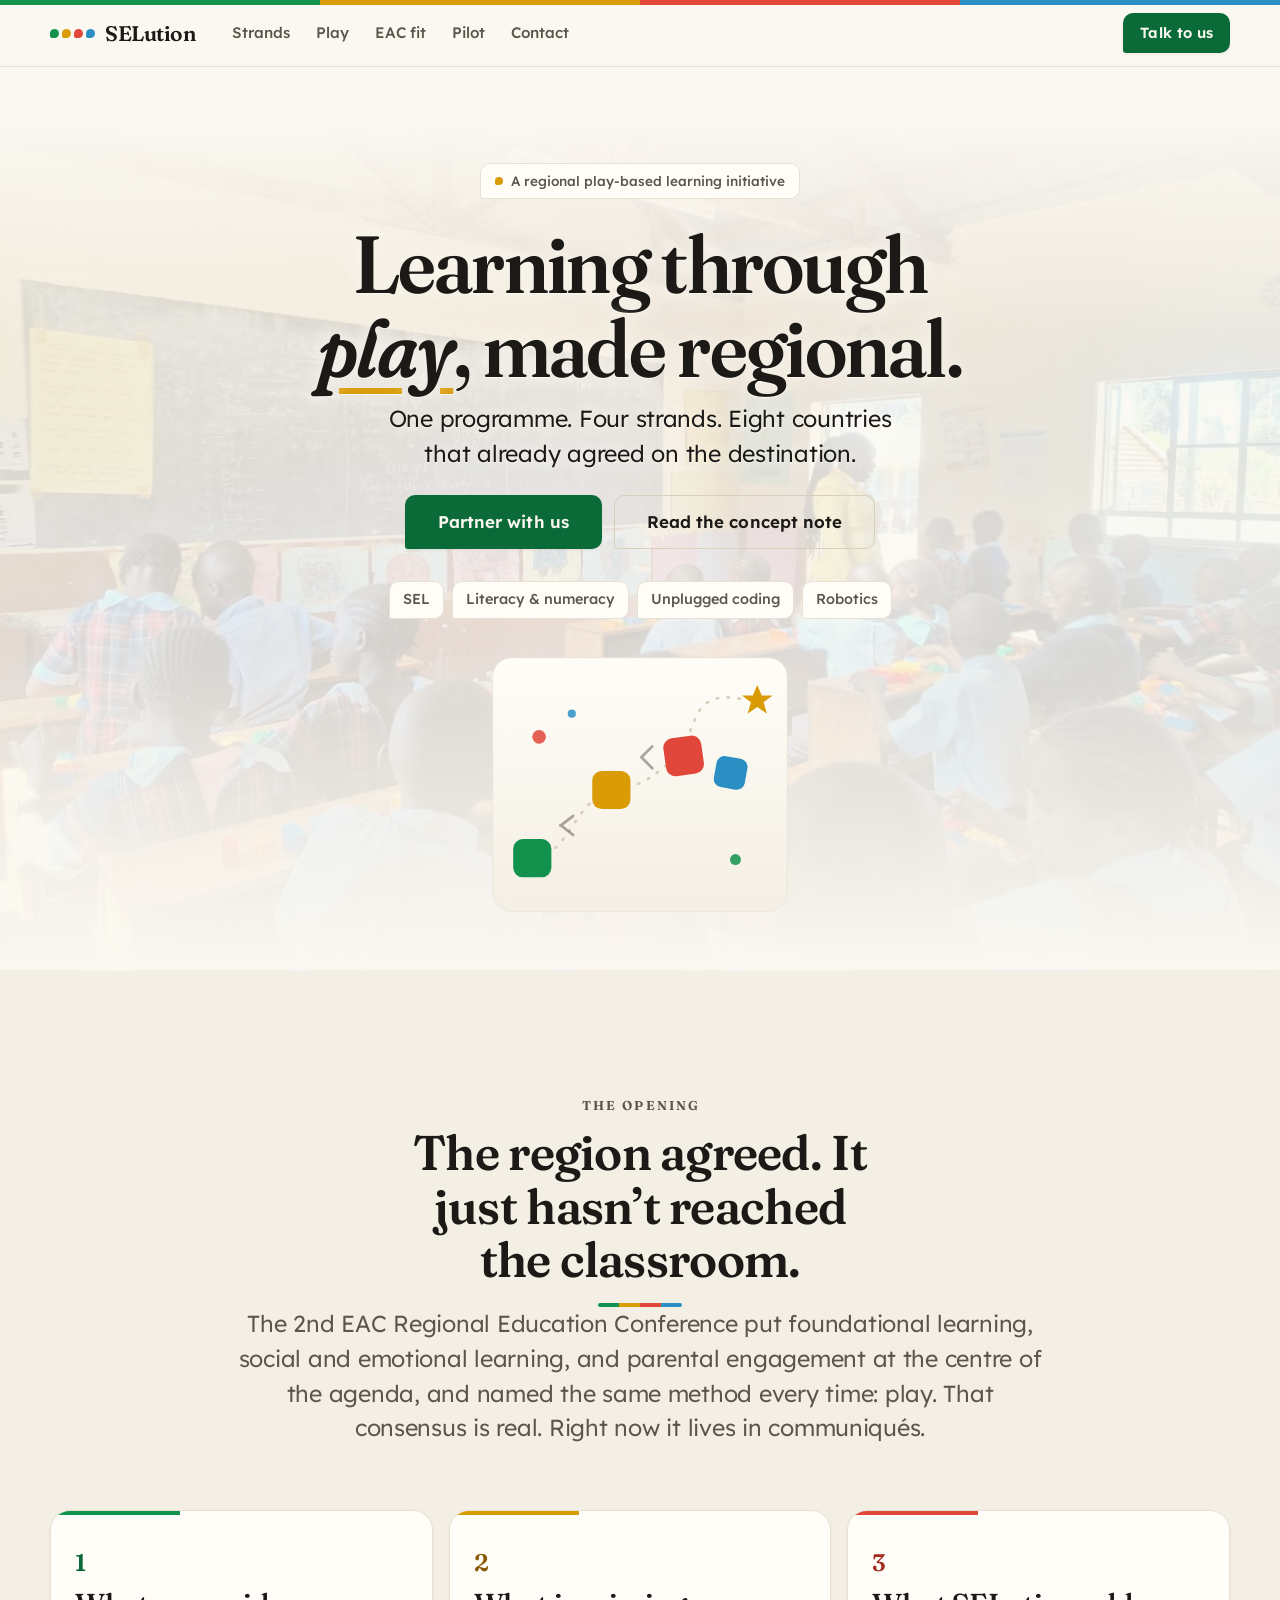
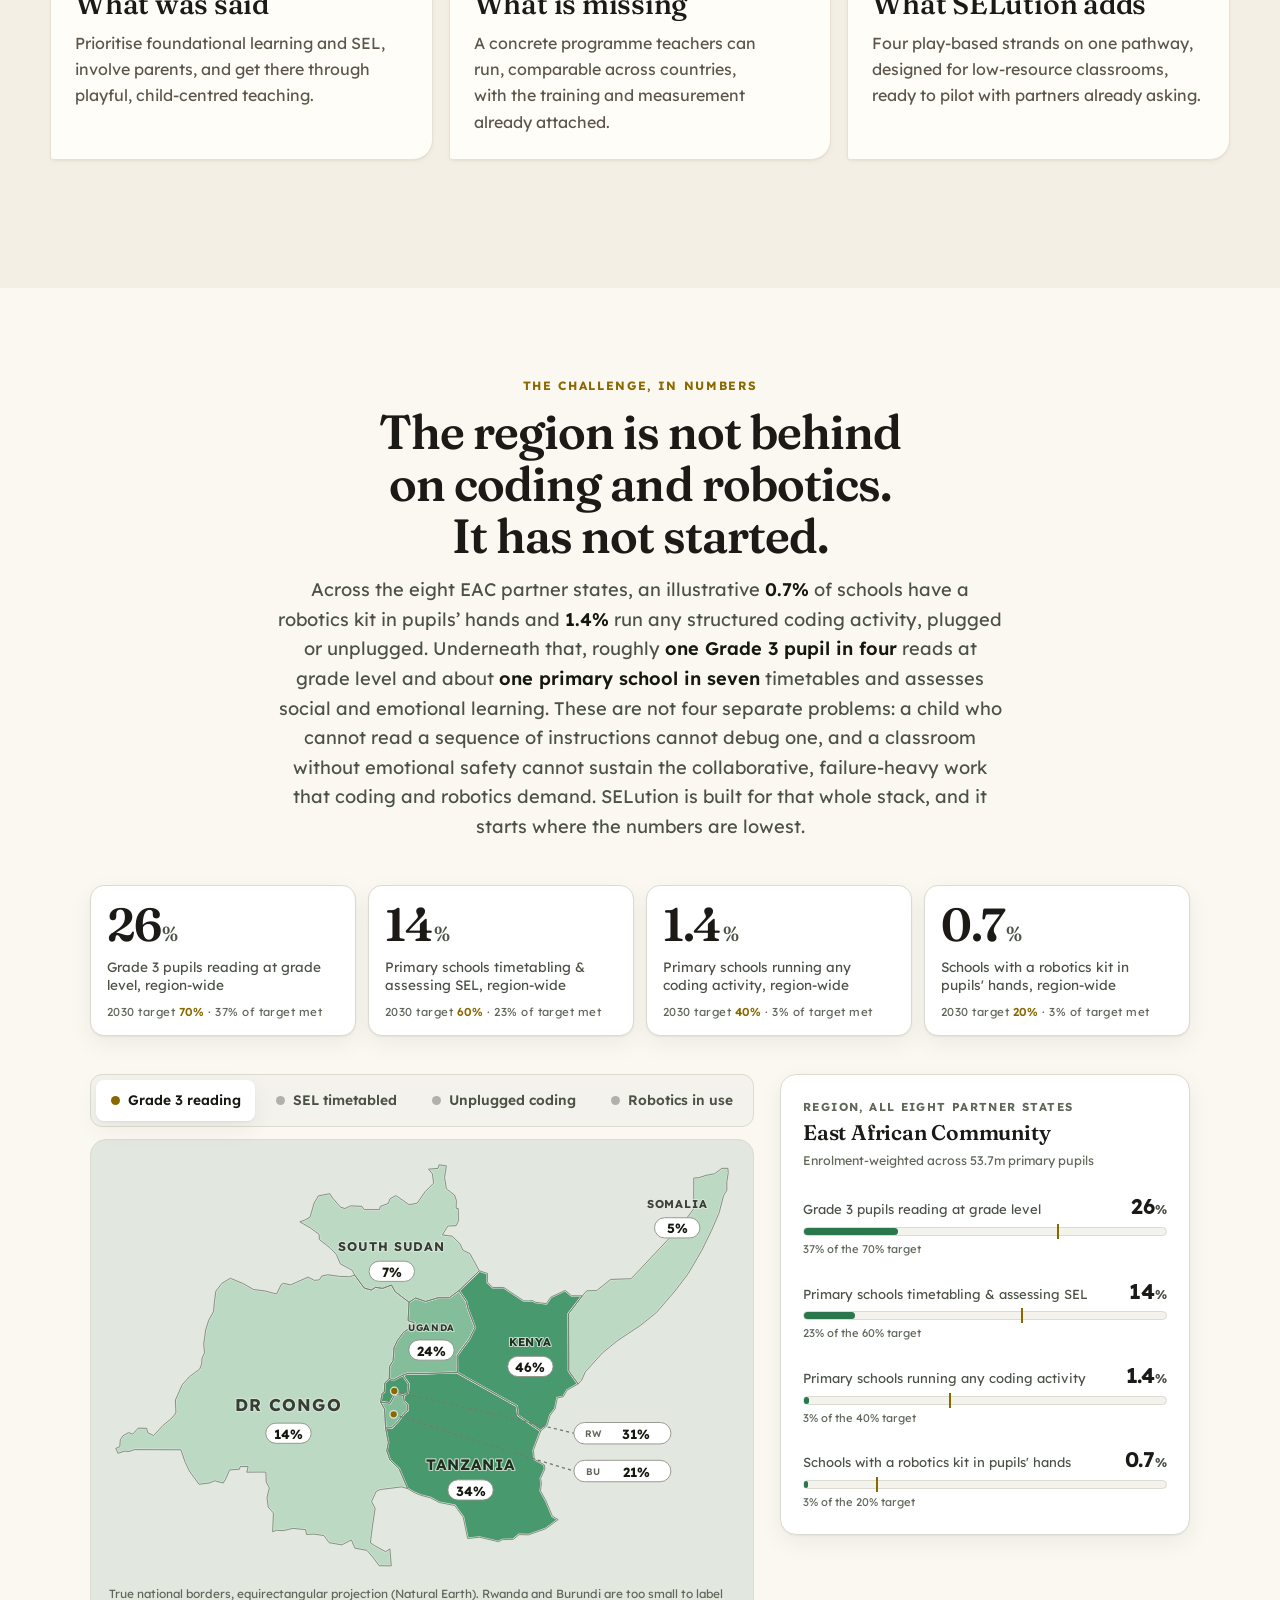
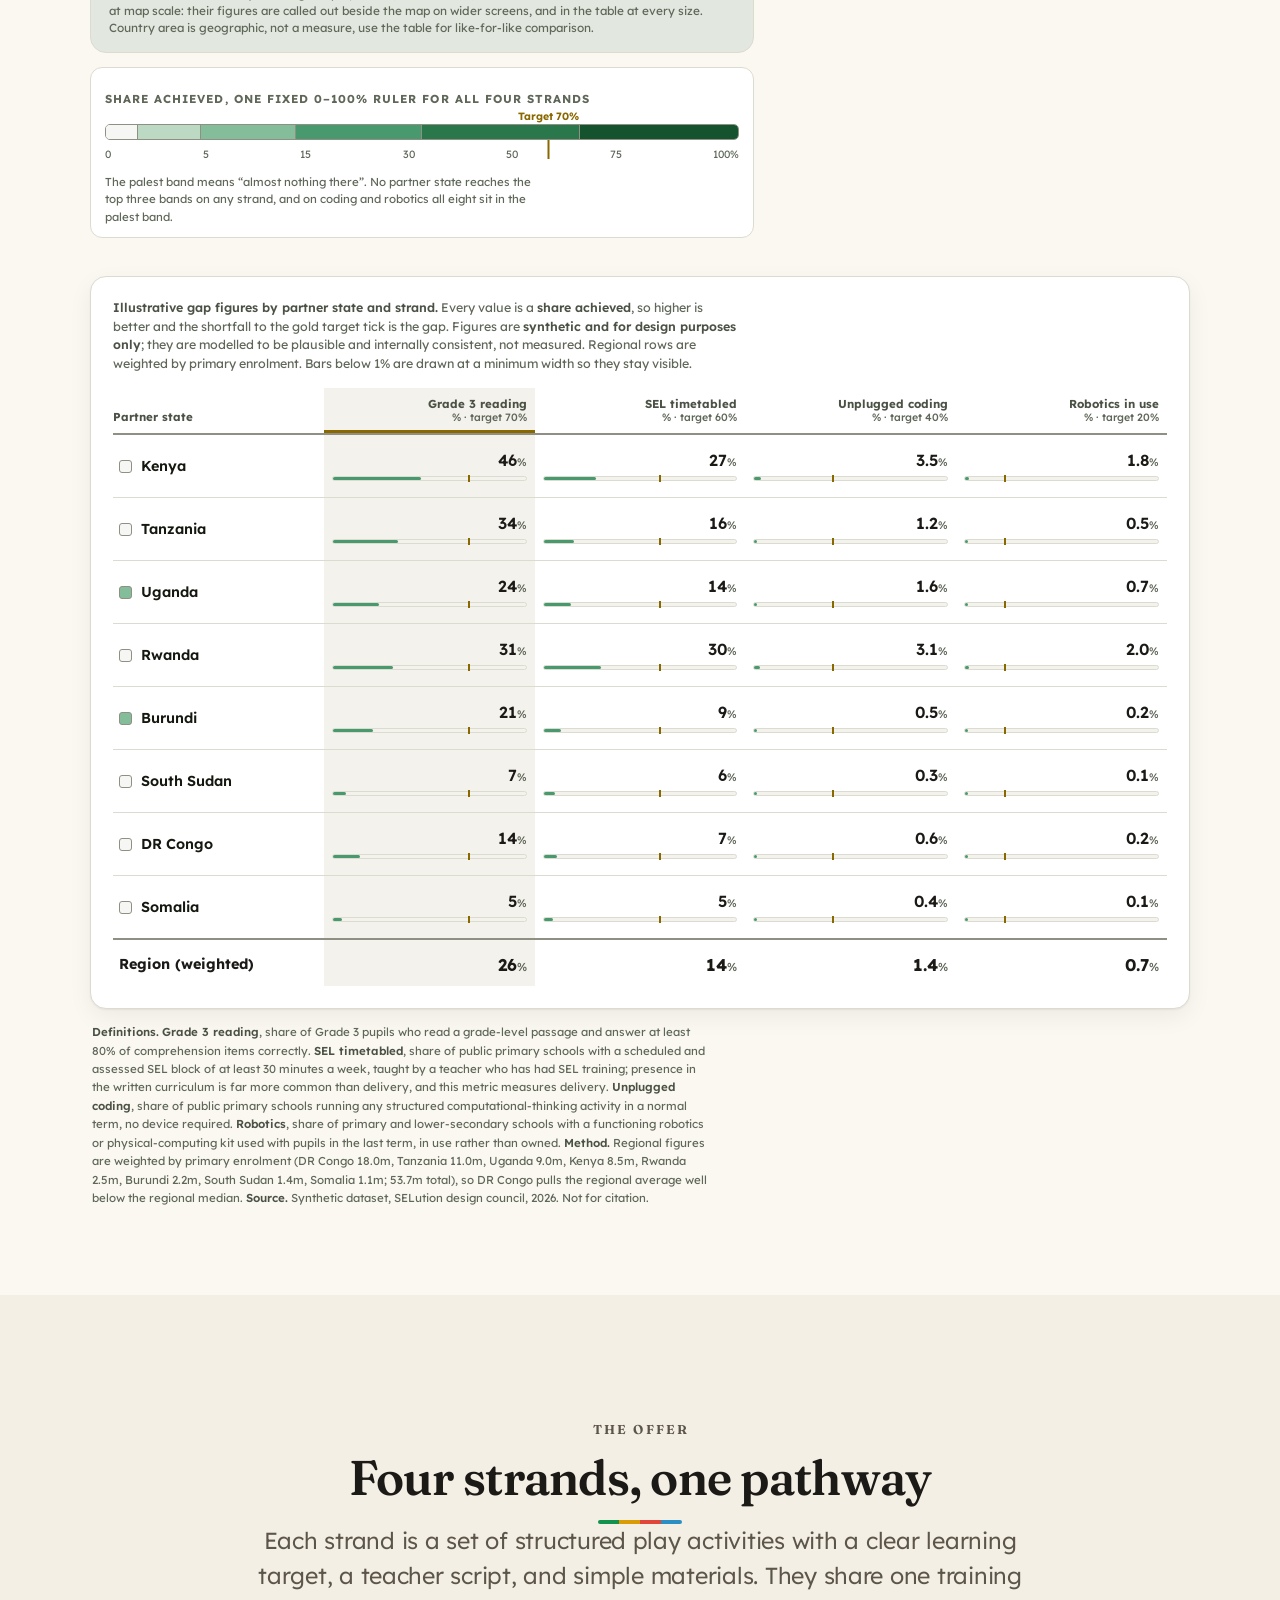
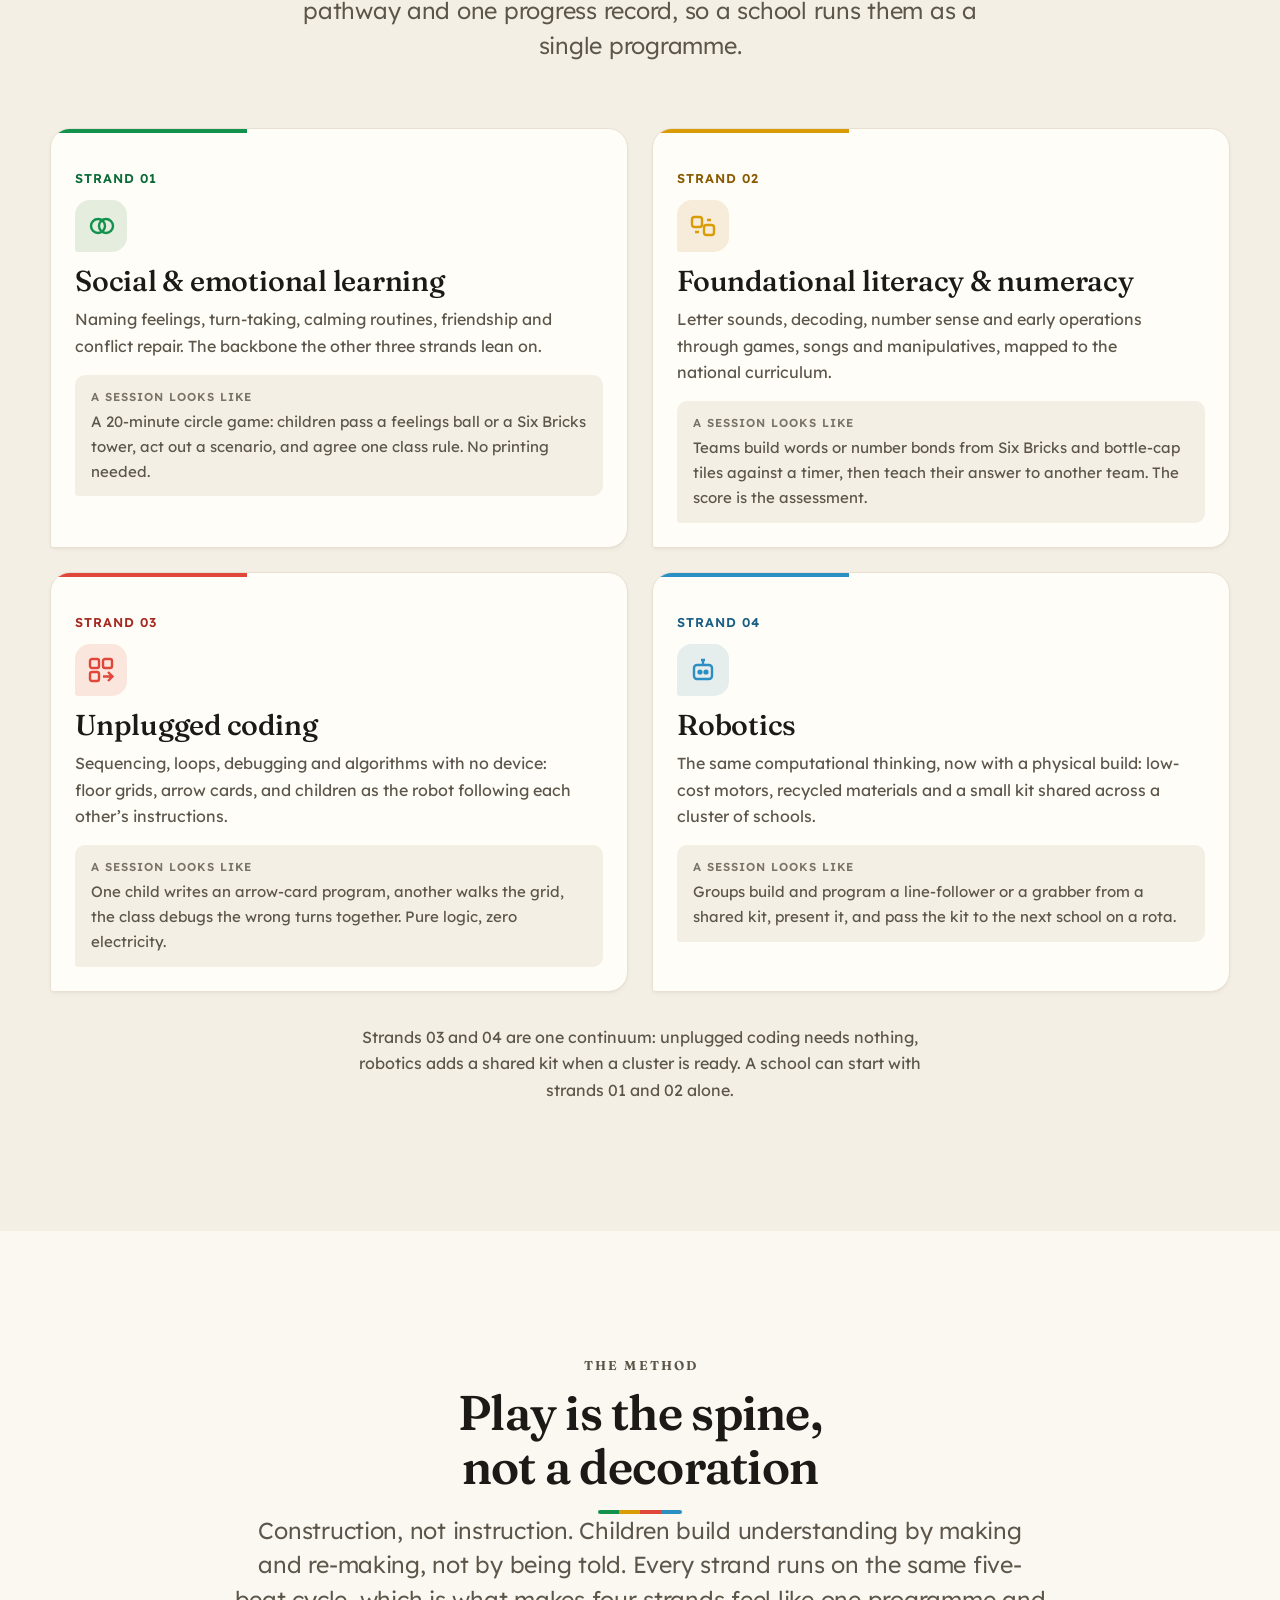
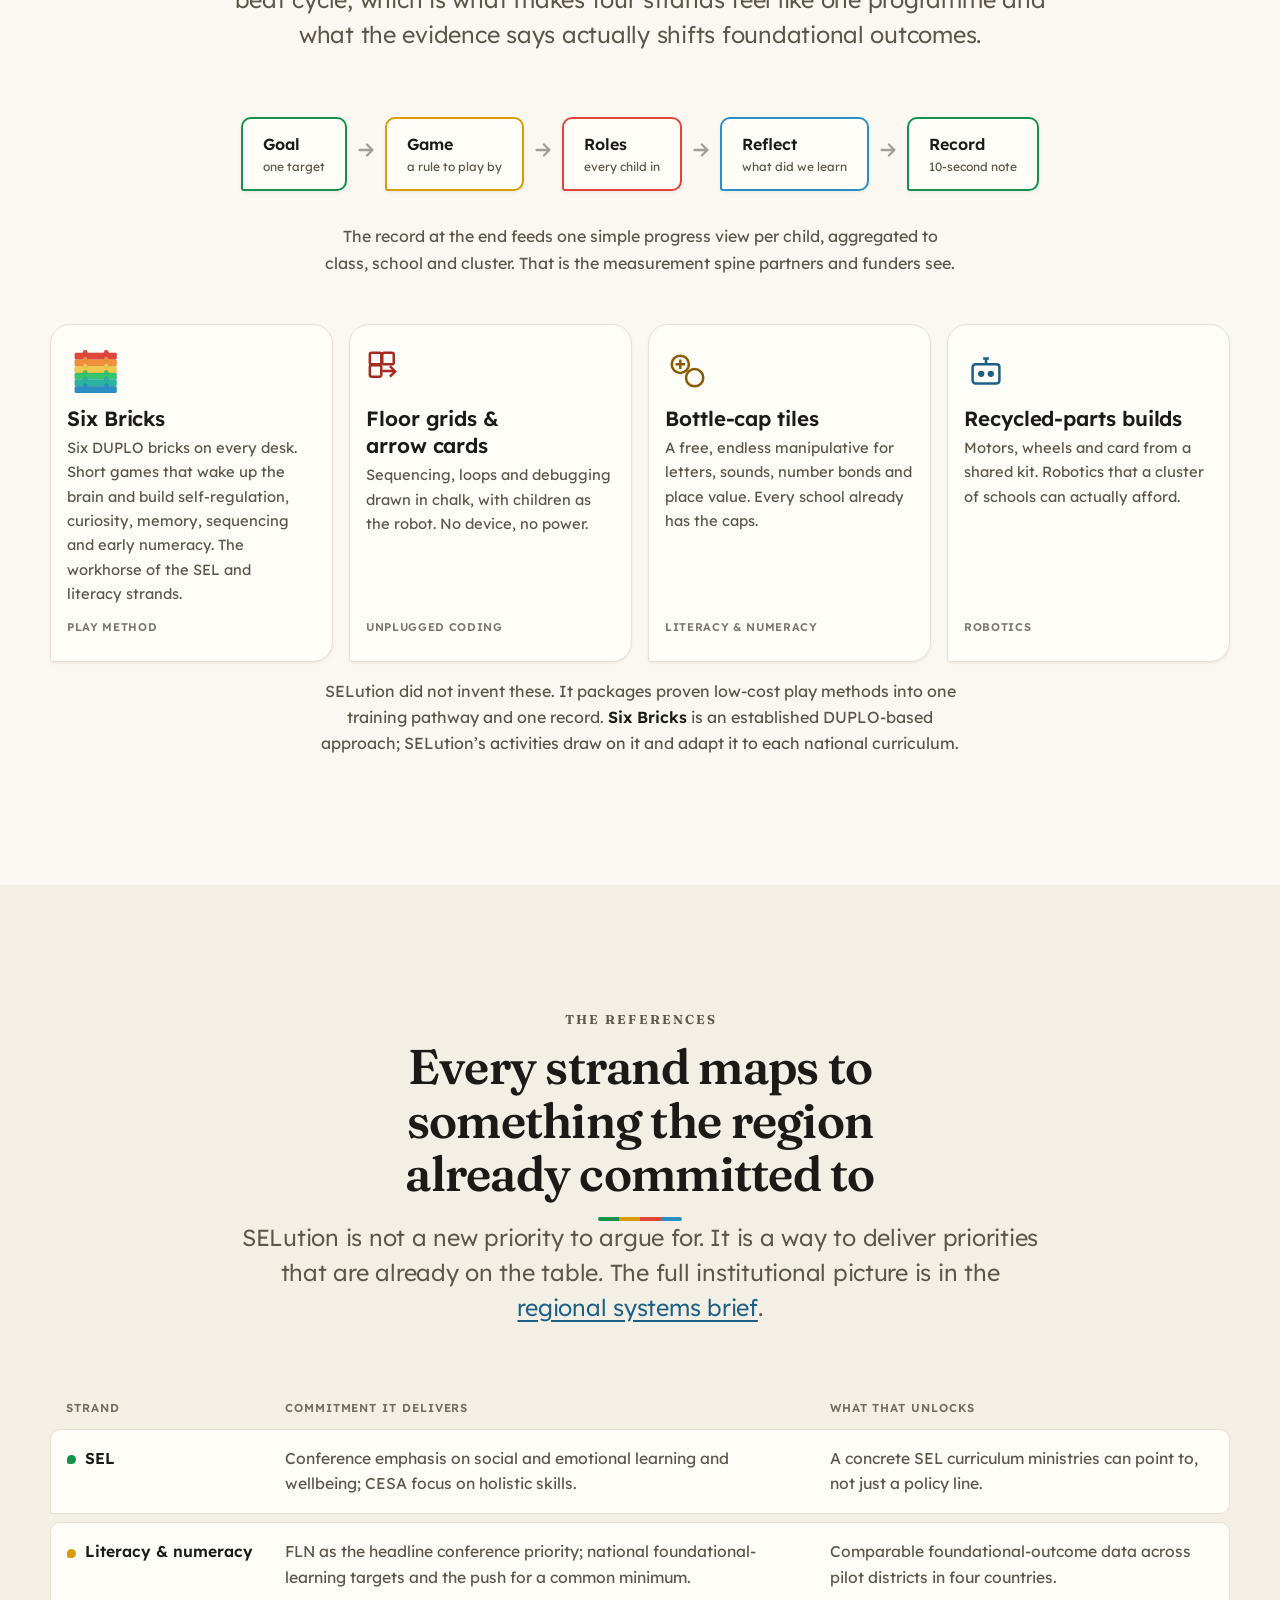
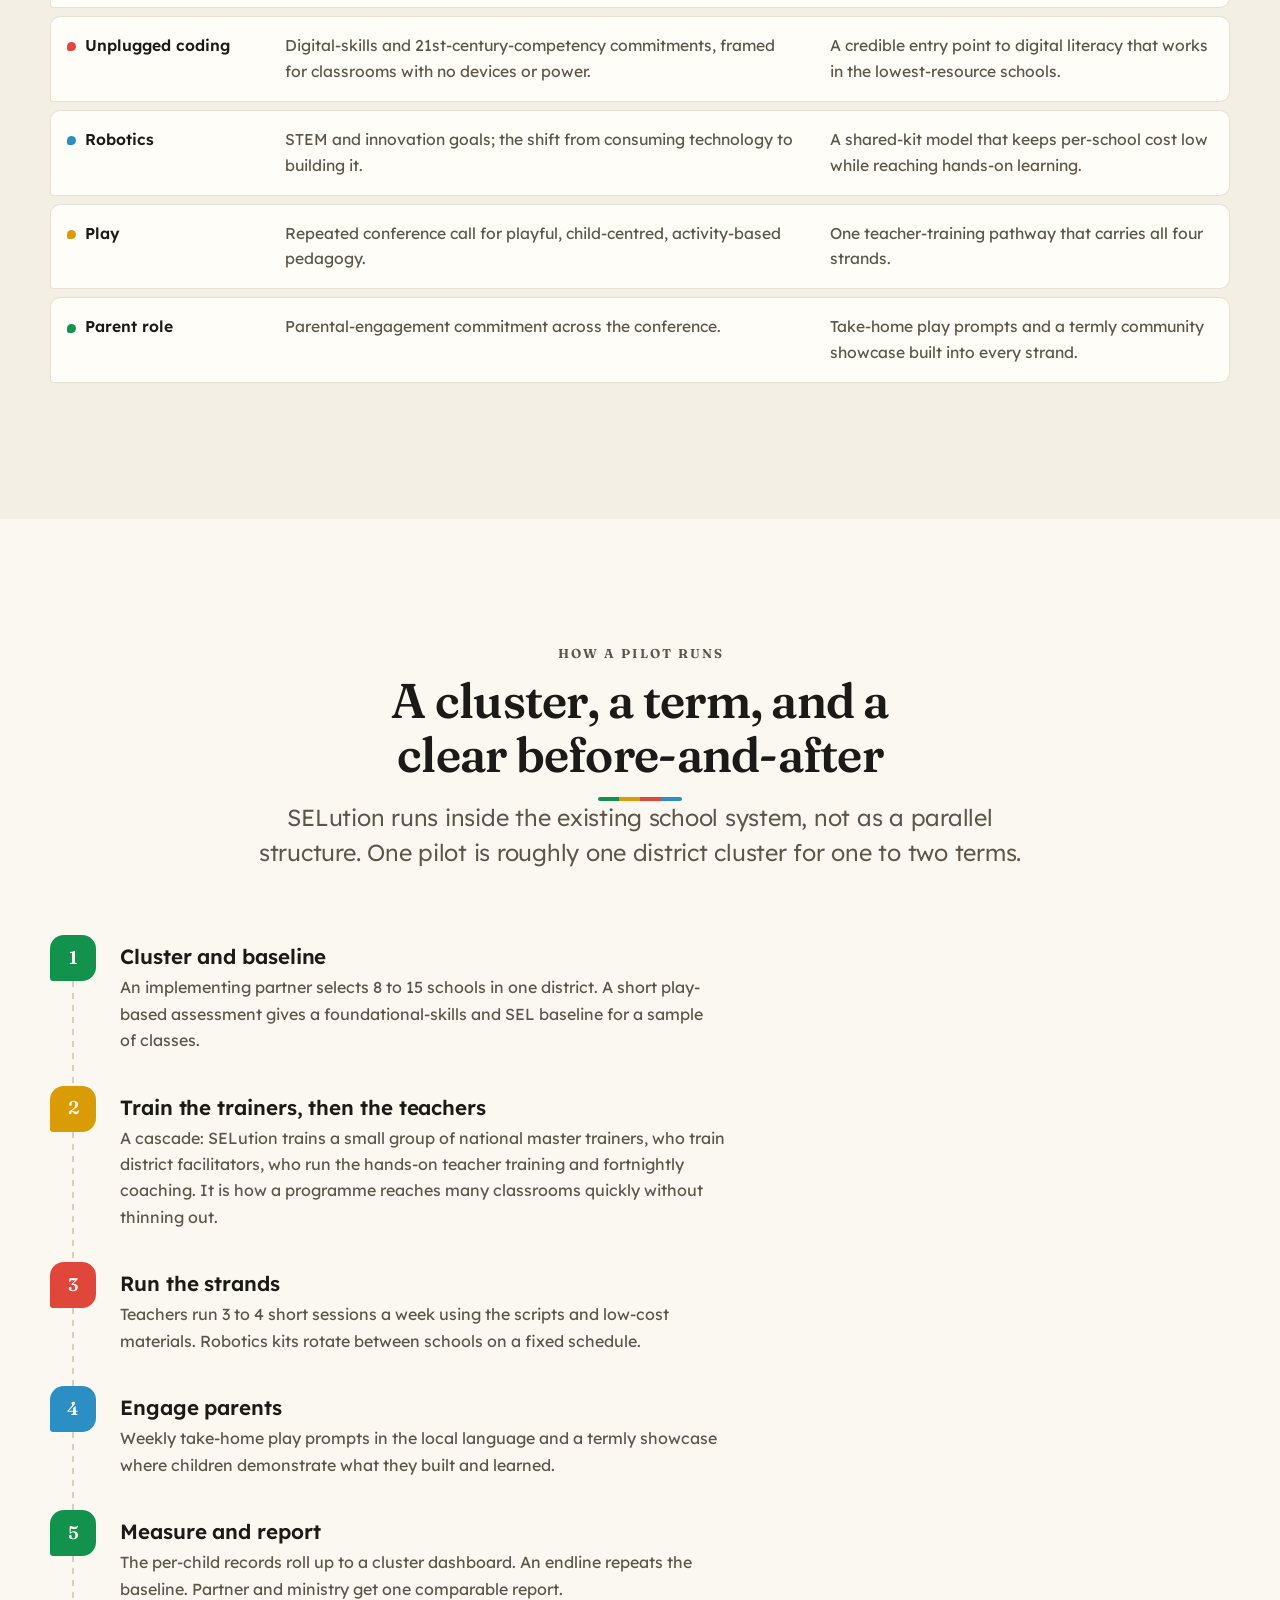
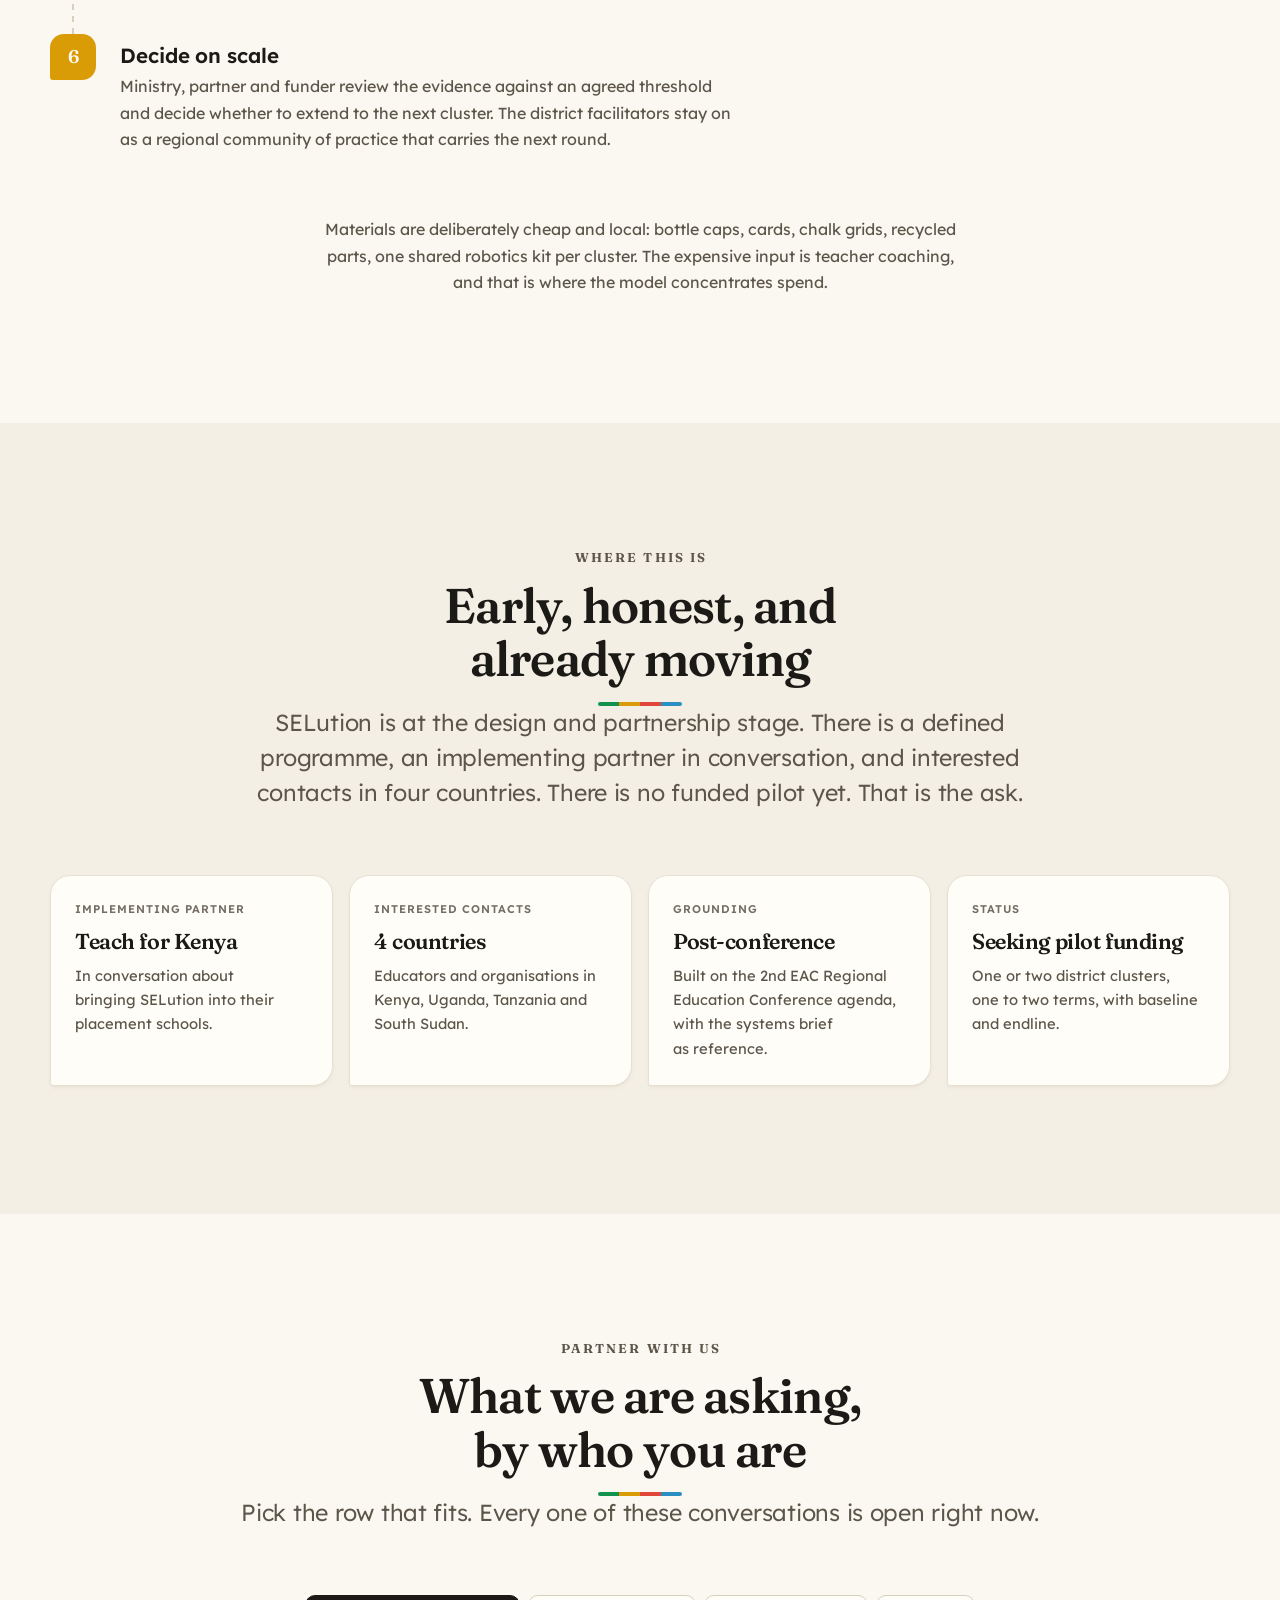
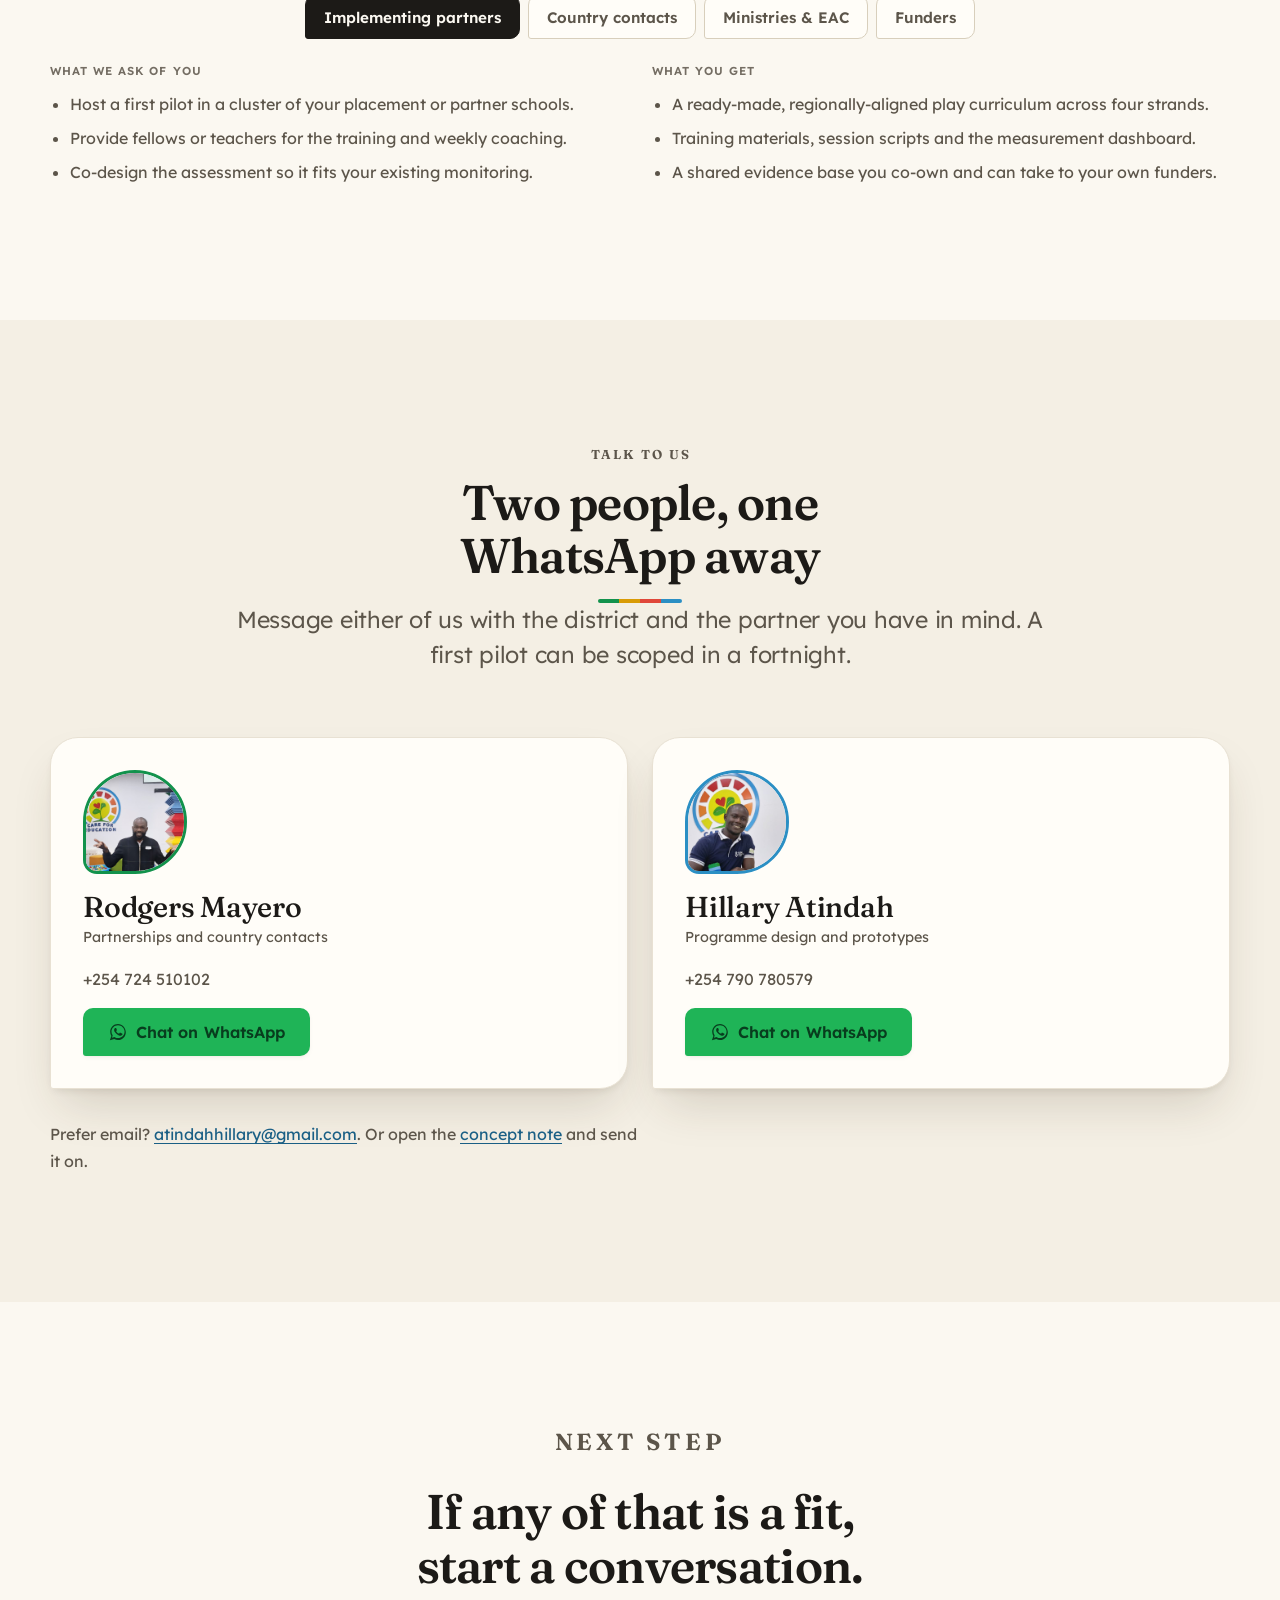
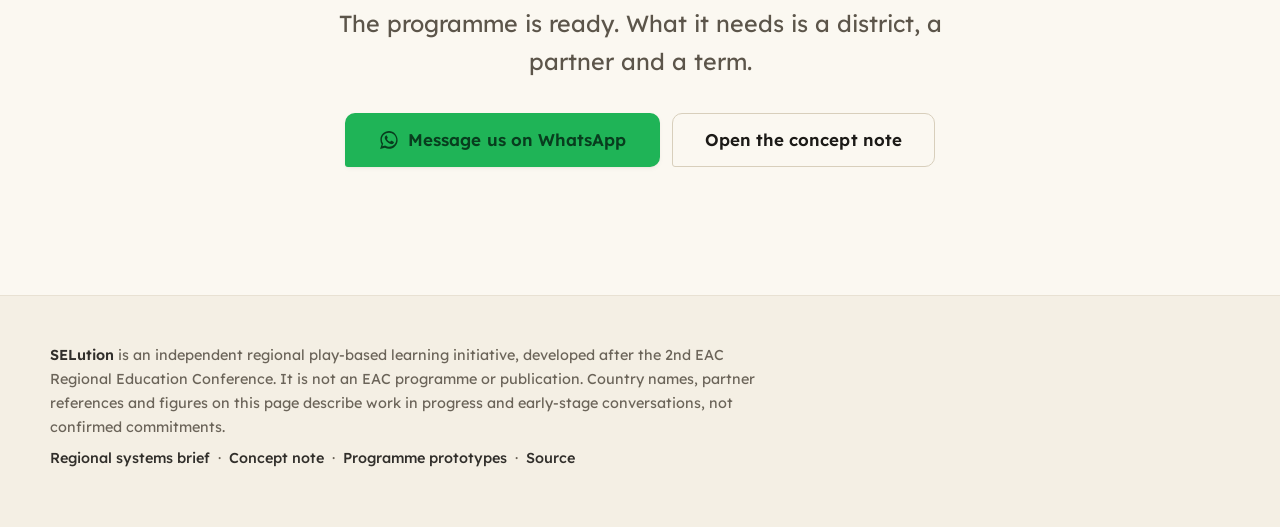
==== commit 1f4c7d11: "Centre the landing page; add founder photos and a classroom hero - Centre-align the hero and every s" ====
--- a/index.html
+++ b/index.html
@@ -644,7 +644,7 @@
       </p>
       <div class="people">
         <div class="person" style="--c: var(--green)">
-          <div class="av" aria-hidden="true">RM</div>
+          <img class="av" src="assets/people/rodgers.jpg" alt="Rodgers Mayero" width="104" height="104" loading="lazy">
           <h3>Rodgers Mayero</h3>
           <p class="role">Partnerships and country contacts</p>
           <p class="tel"><a href="tel:+254724510102">+254 724 510102</a></p>
@@ -654,7 +654,7 @@
           </a>
         </div>
         <div class="person" style="--c: var(--blue)">
-          <div class="av" aria-hidden="true">HA</div>
+          <img class="av" src="assets/people/hillary.jpg" alt="Hillary Atindah" width="104" height="104" loading="lazy">
           <h3>Hillary Atindah</h3>
           <p class="role">Programme design and prototypes</p>
           <p class="tel"><a href="tel:+254790780579">+254 790 780579</a></p>
--- a/assets/site.css
+++ b/assets/site.css
@@ -188,7 +188,14 @@
 @media (max-width:920px){ .topnav{ display:none; } }
 
 /* ---------- hero ---------- */
-.hero{ padding-block:var(--s-9) var(--s-7); }
+.hero{ padding-block:var(--s-9) var(--s-7); position:relative; isolation:isolate; }
+.hero::before{ content:""; position:absolute; inset:0; z-index:-1;
+  background-image:
+    linear-gradient(180deg, var(--paper) 0 6%, rgb(251 248 241 / .80) 30%, rgb(251 248 241 / .82) 64%, var(--paper) 100%),
+    url("classroom-play.jpg");
+  background-size:cover; background-position:center 38%; background-repeat:no-repeat; }
+.hero h1,.hero .lead{ text-shadow:0 1px 0 var(--paper), 0 0 18px var(--paper); }
+.hero .lead{ color:var(--ink); }
 .hero .wrap{ display:grid; grid-template-columns:1.12fr .88fr; gap:var(--s-8); align-items:center; }
 @media (max-width:940px){ .hero .wrap{ grid-template-columns:1fr; gap:var(--s-6); } }
 .hero .tagpill{ display:inline-flex; align-items:center; gap:8px; font-size:.85rem; font-weight:500; color:var(--ink-2);
@@ -253,7 +260,7 @@
 .strandnote{ margin:var(--s-6) 0 0; color:var(--ink-2); font-size:1rem; }
 
 /* ---------- play cycle ---------- */
-.cycle{ display:flex; flex-wrap:wrap; align-items:stretch; gap:var(--s-2); }
+.cycle{ display:flex; flex-wrap:wrap; align-items:stretch; justify-content:center; gap:var(--s-2); }
 .cycle .step{ display:flex; align-items:center; gap:var(--s-2); }
 .cycle .pill{ background:var(--surface); border:2px solid var(--c,var(--green)); color:var(--ink);
   padding:12px 20px; font-weight:600; font-size:1rem; box-shadow:var(--shadow-1);
@@ -315,7 +322,7 @@
 .tract .t p{ margin:0; color:var(--ink-2); font-size:.92rem; }
 
 /* ---------- asks tabs ---------- */
-.tabbar{ display:flex; gap:var(--s-2); flex-wrap:wrap; margin-block-end:var(--s-5); }
+.tabbar{ display:flex; gap:var(--s-2); flex-wrap:wrap; justify-content:center; margin-block-end:var(--s-5); }
 .tabbar button{ font:inherit; font-family:var(--font-body); font-weight:600; font-size:.95rem; cursor:pointer;
   background:var(--surface); border:1.5px solid var(--hairline-strong); color:var(--ink-2); min-block-size:44px; padding-inline:18px;
   border-start-start-radius:var(--r-md); border-start-end-radius:var(--r-md); border-end-end-radius:var(--r-md); border-end-start-radius:var(--r-cut); }
@@ -331,10 +338,9 @@
 @media (max-width:720px){ .people{ grid-template-columns:1fr; } }
 .person{ background:var(--surface); border:1px solid var(--hairline); box-shadow:var(--shadow-3); padding:var(--s-6);
   border-start-start-radius:var(--r-xl); border-start-end-radius:var(--r-xl); border-end-end-radius:var(--r-xl); border-end-start-radius:var(--r-cut); }
-.person .av{ inline-size:58px; block-size:58px; display:grid; place-items:center; margin-block-end:var(--s-4);
-  background:var(--c,var(--green)); color:var(--ink-on-fill);
-  font-family:var(--font-display); font-variation-settings:"wght" 600,"SOFT" 40; font-size:1.4rem;
-  border-radius:50% 50% 50% 6px; }
+.person .av{ inline-size:104px; block-size:104px; display:block; object-fit:cover; margin-block-end:var(--s-4);
+  border:3px solid var(--c,var(--green)); background:var(--surface-sunken);
+  border-radius:50% 50% 50% 14px; }
 .person h3{ margin:0 0 2px; }
 .person .role{ font-size:.9rem; color:var(--ink-2); margin:0 0 var(--s-4); }
 .person .tel{ font-size:1rem; color:var(--ink-2); margin:0 0 var(--s-4); }
@@ -566,3 +572,34 @@
   *,*::before,*::after{transition-duration:.01ms!important;animation-duration:.01ms!important}
 }
 
+
+/* ==========================================================
+   CENTRED LANDING  (index.html)  -- headings, hero and intros
+   ========================================================== */
+.hero .wrap{ grid-template-columns:1fr; justify-items:center; text-align:center; gap:var(--s-5); }
+.hero .wrap > div:first-child{ display:flex; flex-direction:column; align-items:center; }
+.hero .tagpill,
+.hero h1,
+.hero .lead{ margin-inline:auto; }
+.hero .lead{ max-inline-size:36ch; }
+.hero .cta,
+.hero .badges{ justify-content:center; }
+.hero .playart{ max-inline-size:min(420px, 80vw); margin:var(--s-3) auto 0; }
+
+.sec > .wrap > .eyebrow,
+.sec > .wrap > h2,
+.sec > .wrap > .lead,
+.sec > .wrap > .cyclecap,
+.sec > .wrap > .strandnote{ text-align:center; margin-inline:auto; }
+.sec > .wrap > .eyebrow{ text-indent:.16em; }
+.sec > .wrap > h2::after{ margin-inline:auto; }
+.sec > .wrap > .lead{ max-inline-size:58ch; }
+
+.challenge > .ch-eyebrow,
+.challenge > .ch-title,
+.challenge > .ch-standfirst{ text-align:center; margin-inline:auto; }
+.challenge > .ch-standfirst{ max-inline-size:66ch; }
+
+/* keep card / table / list bodies left-aligned for reading */
+.trio, .strands, .methods, .aligntbl, .path, .tract, .tabbar,
+.askpanel, .people, .cycle, .ch-grid, .matrix-wrap, .kpis{ text-align:start; }
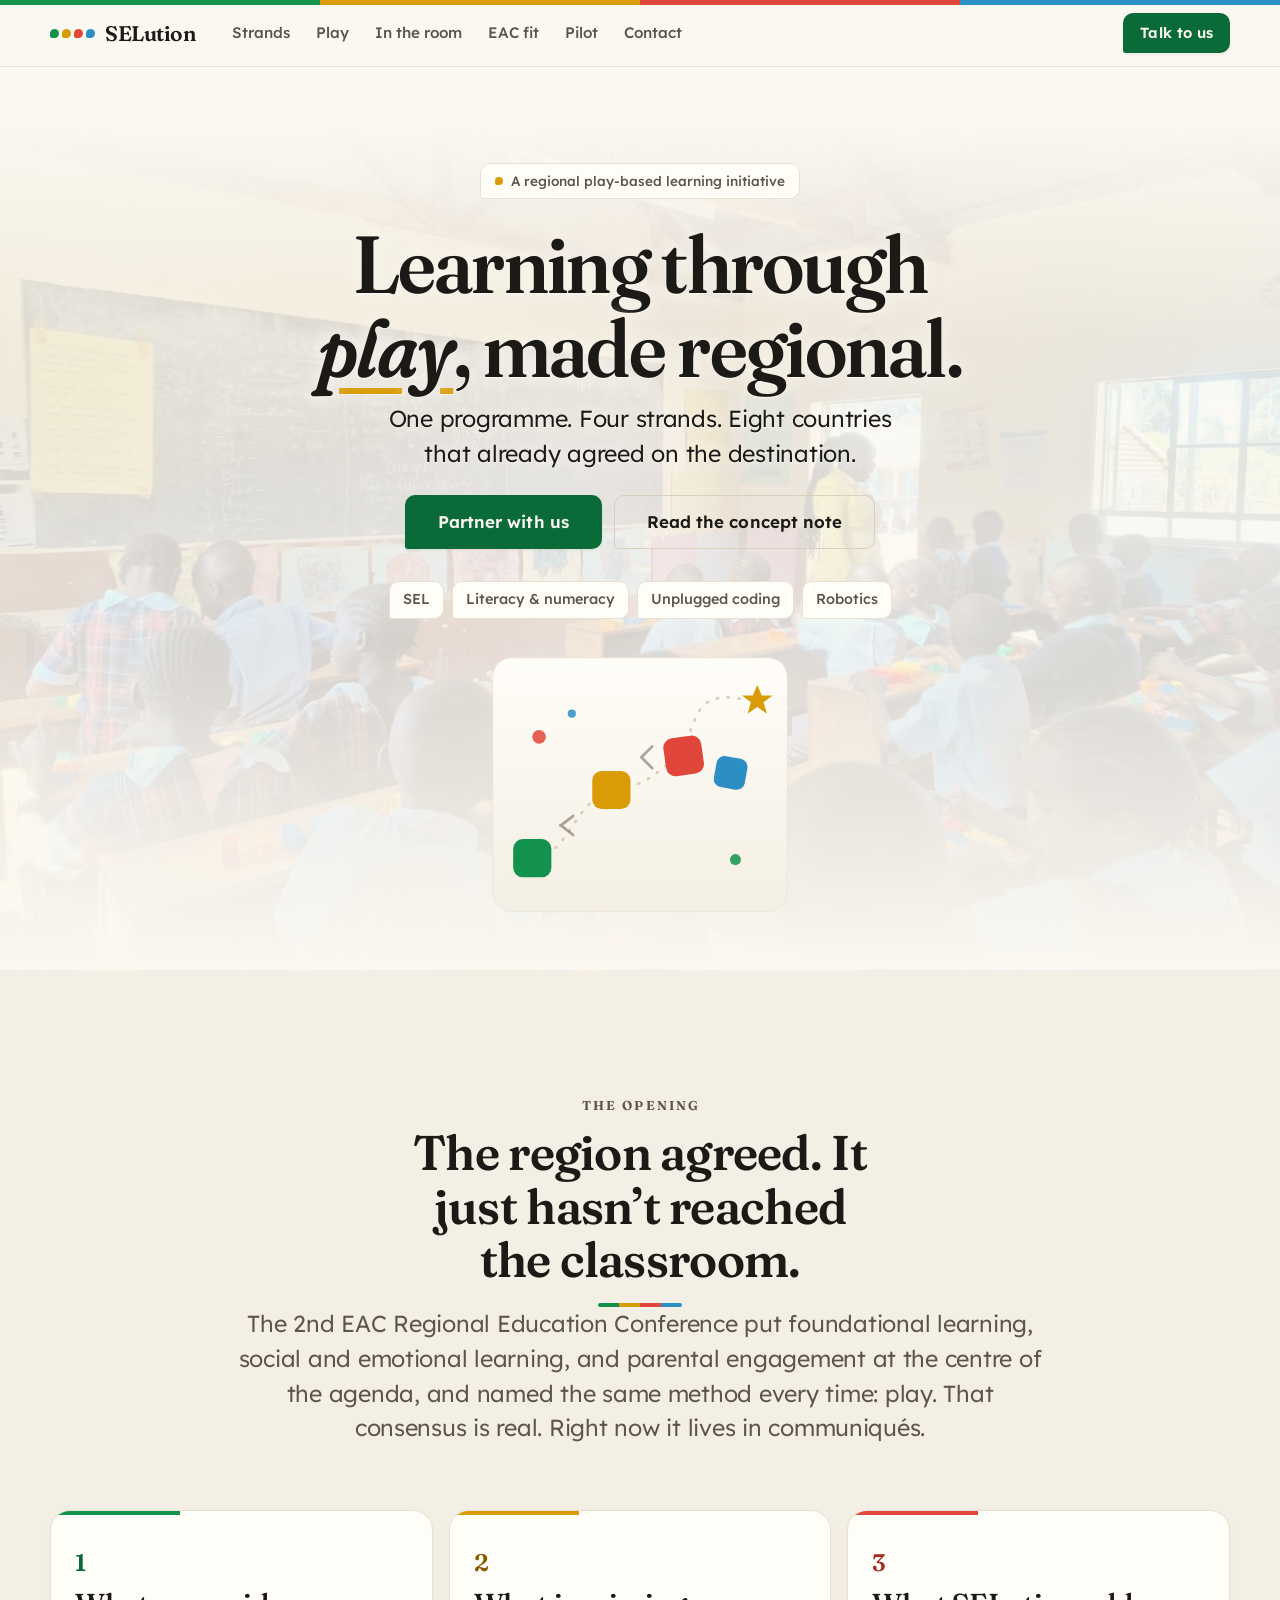
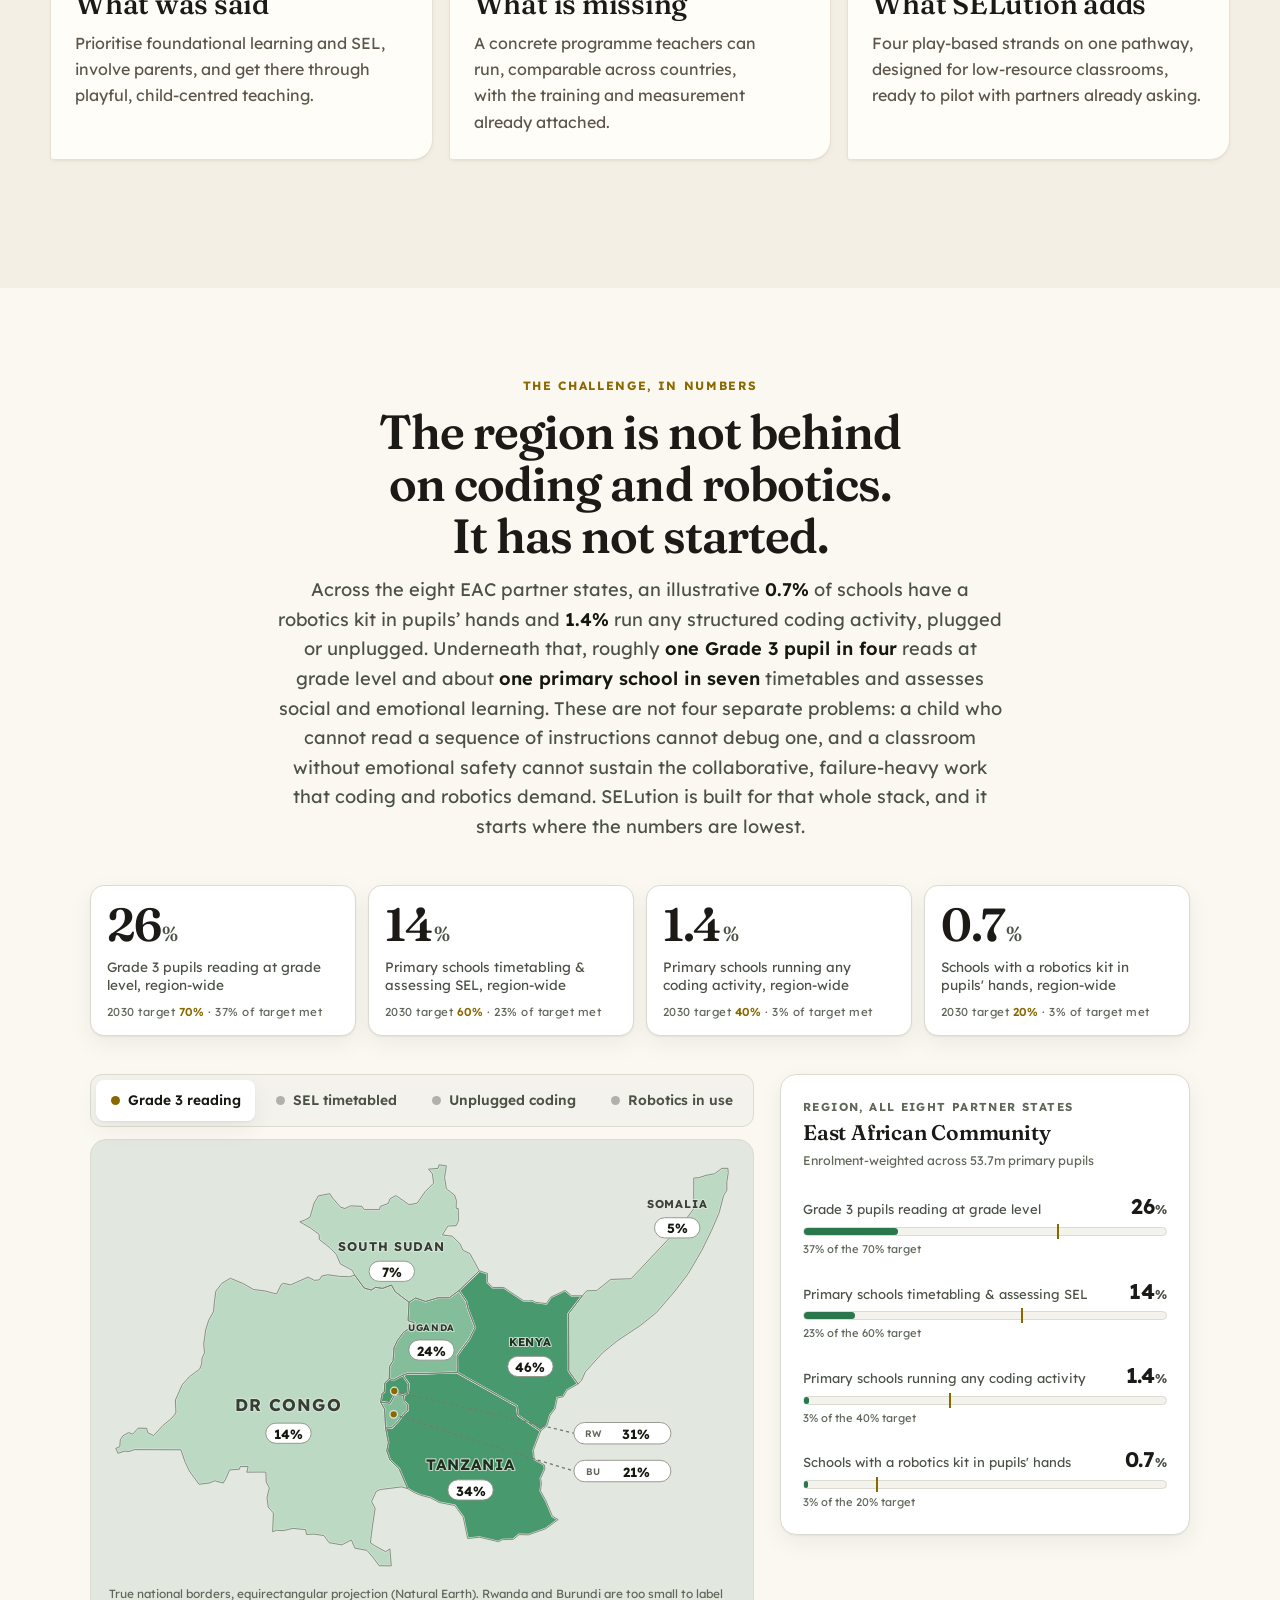
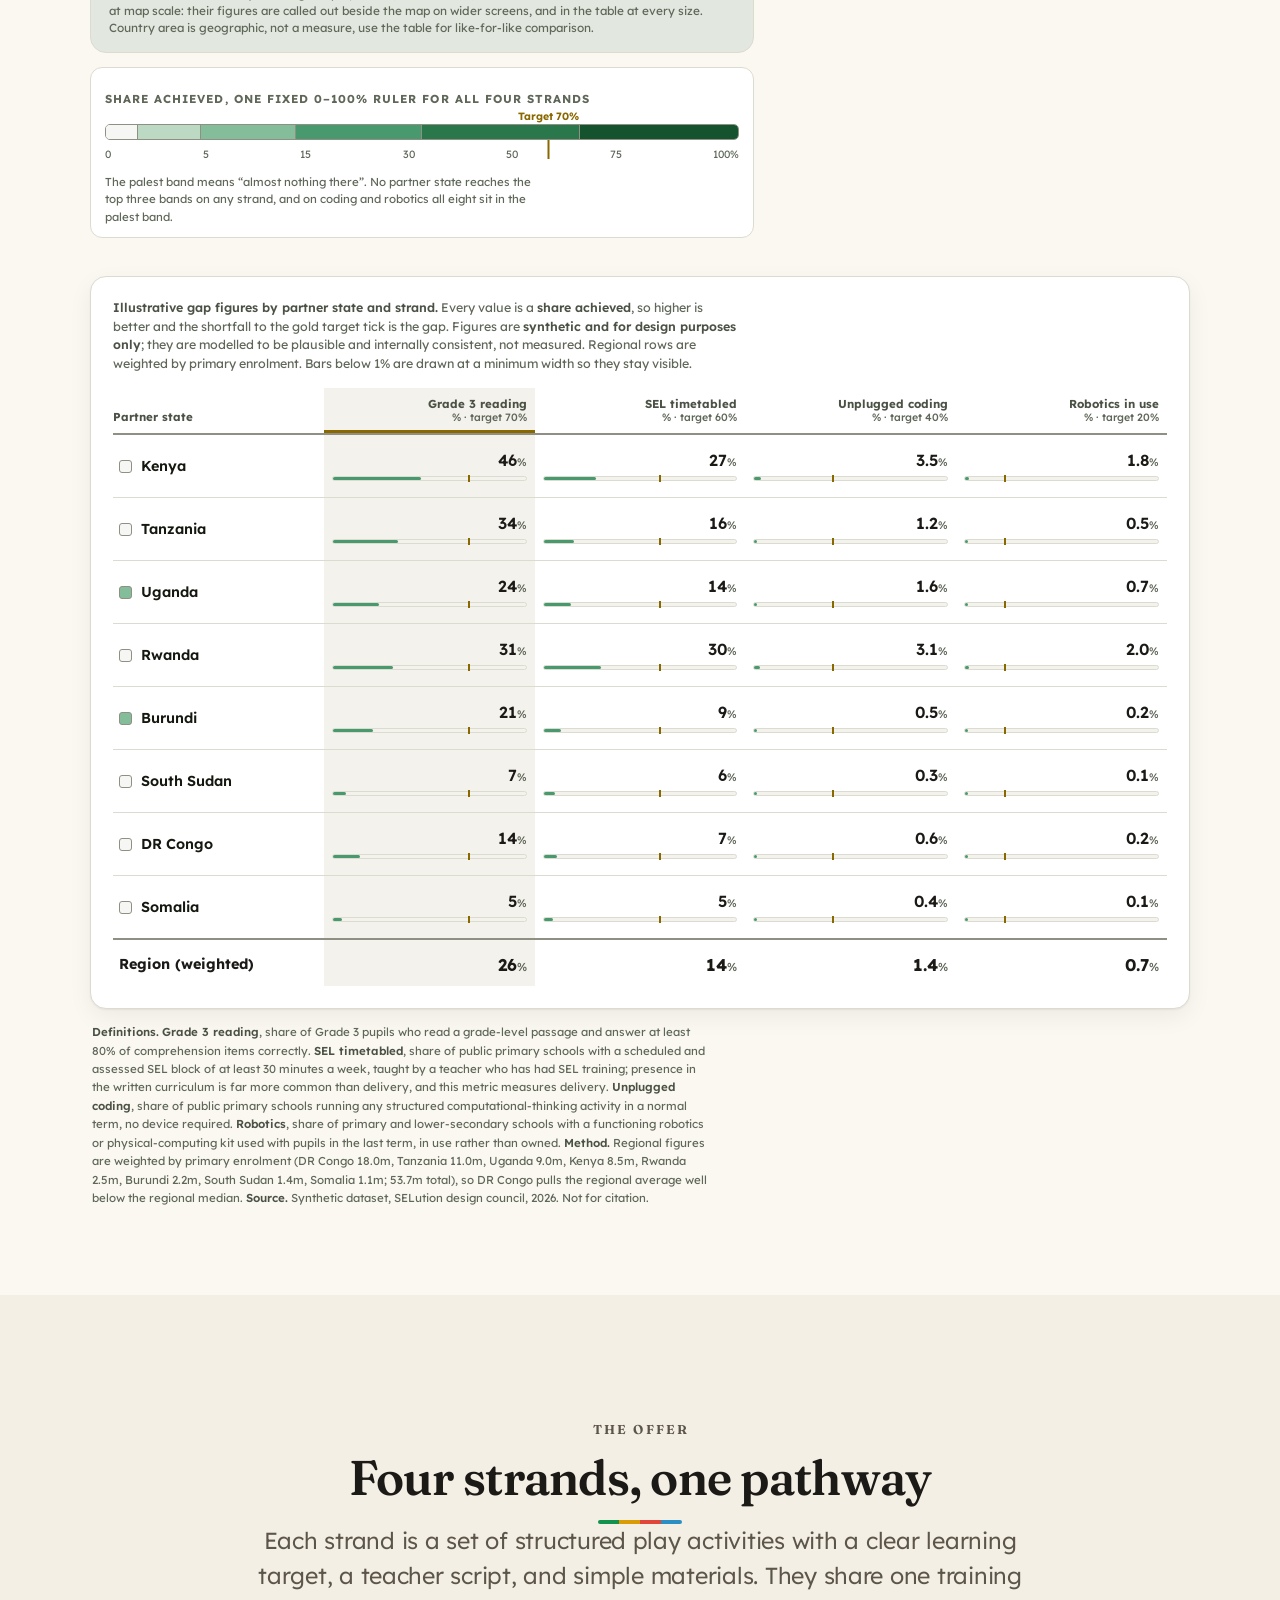
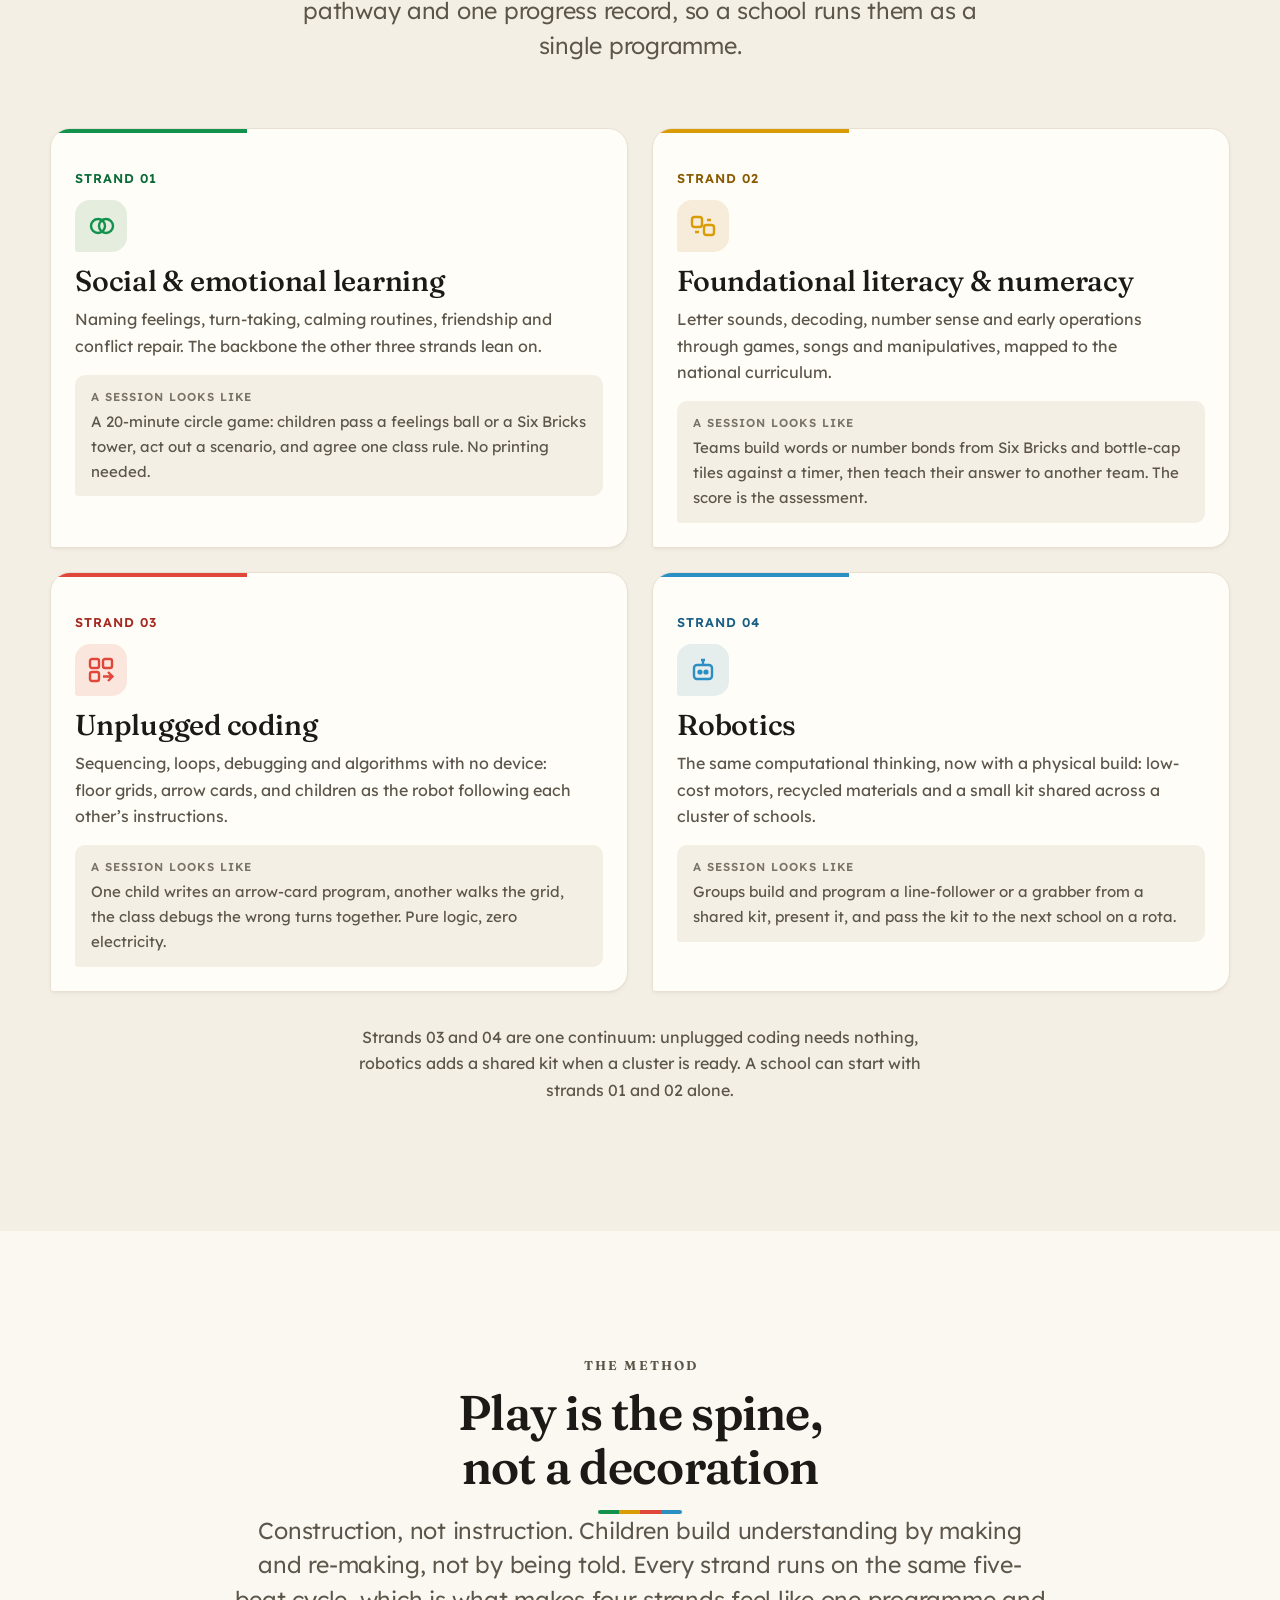
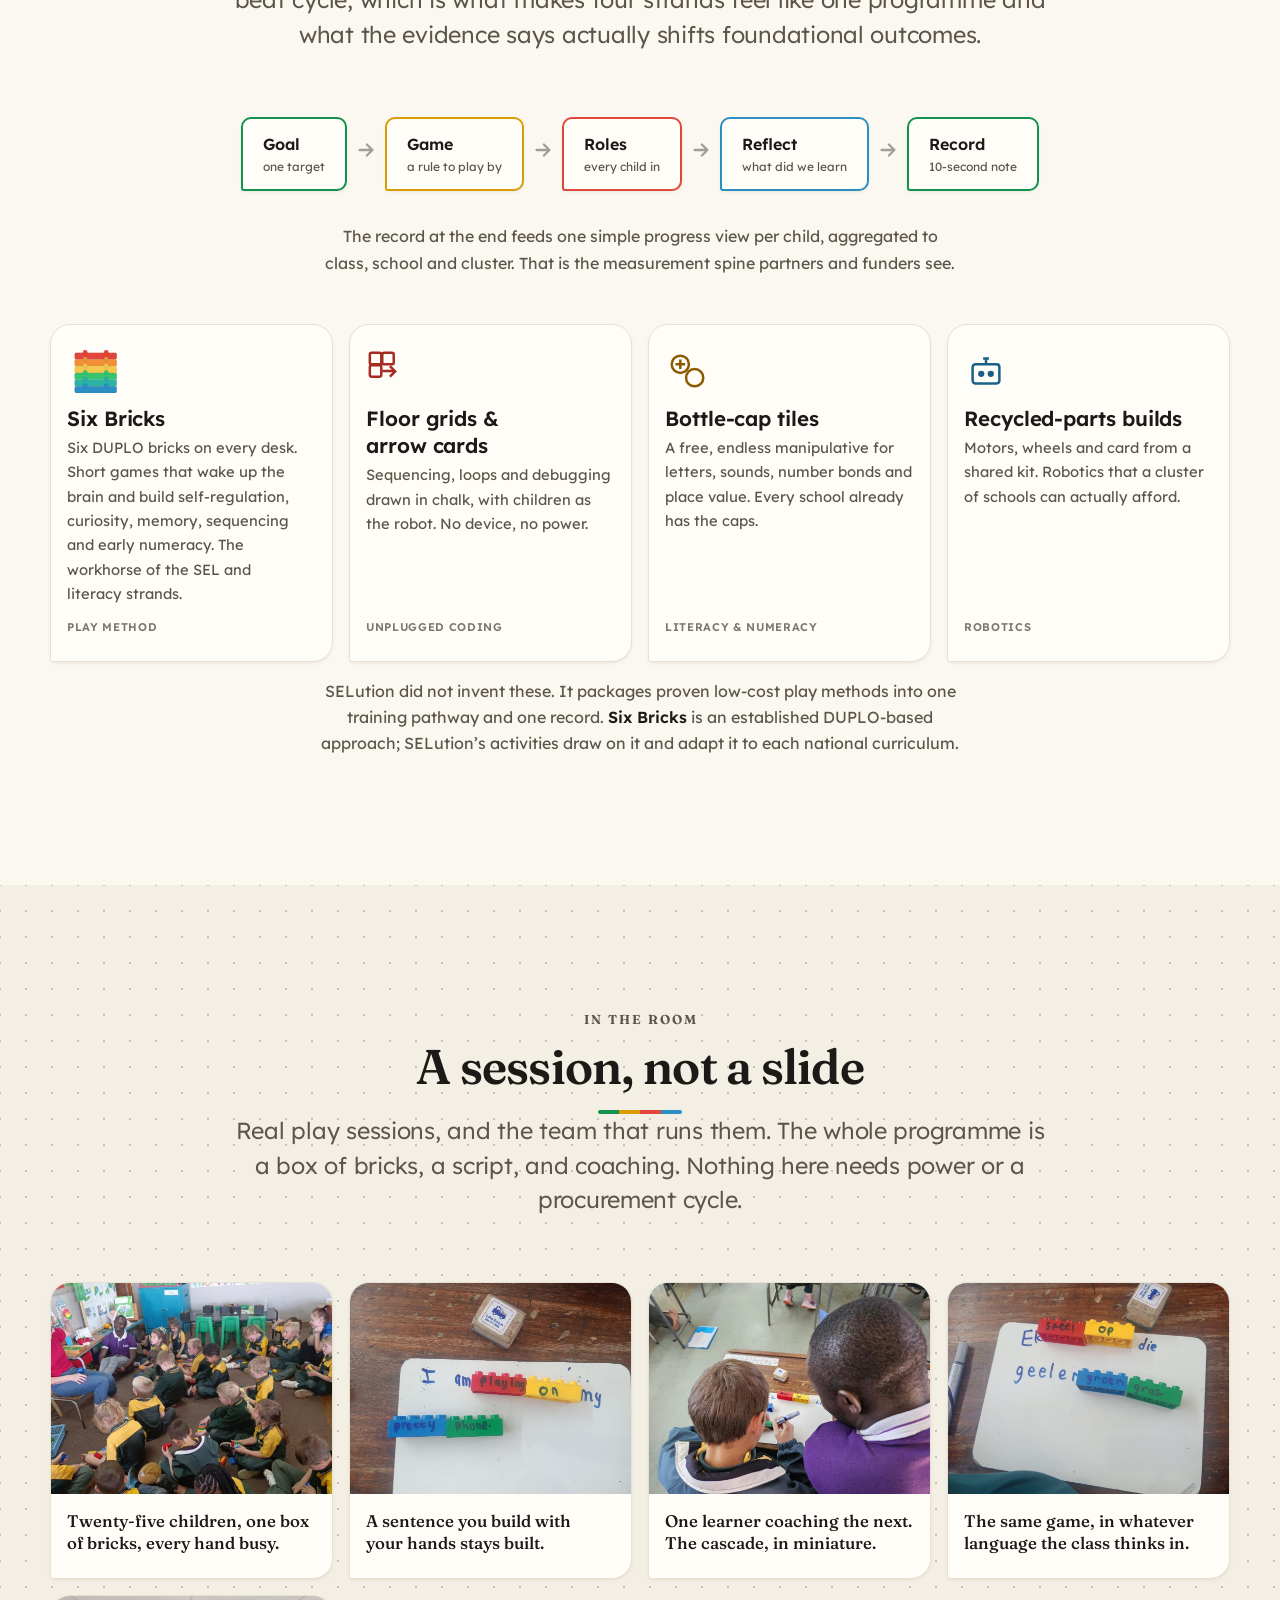
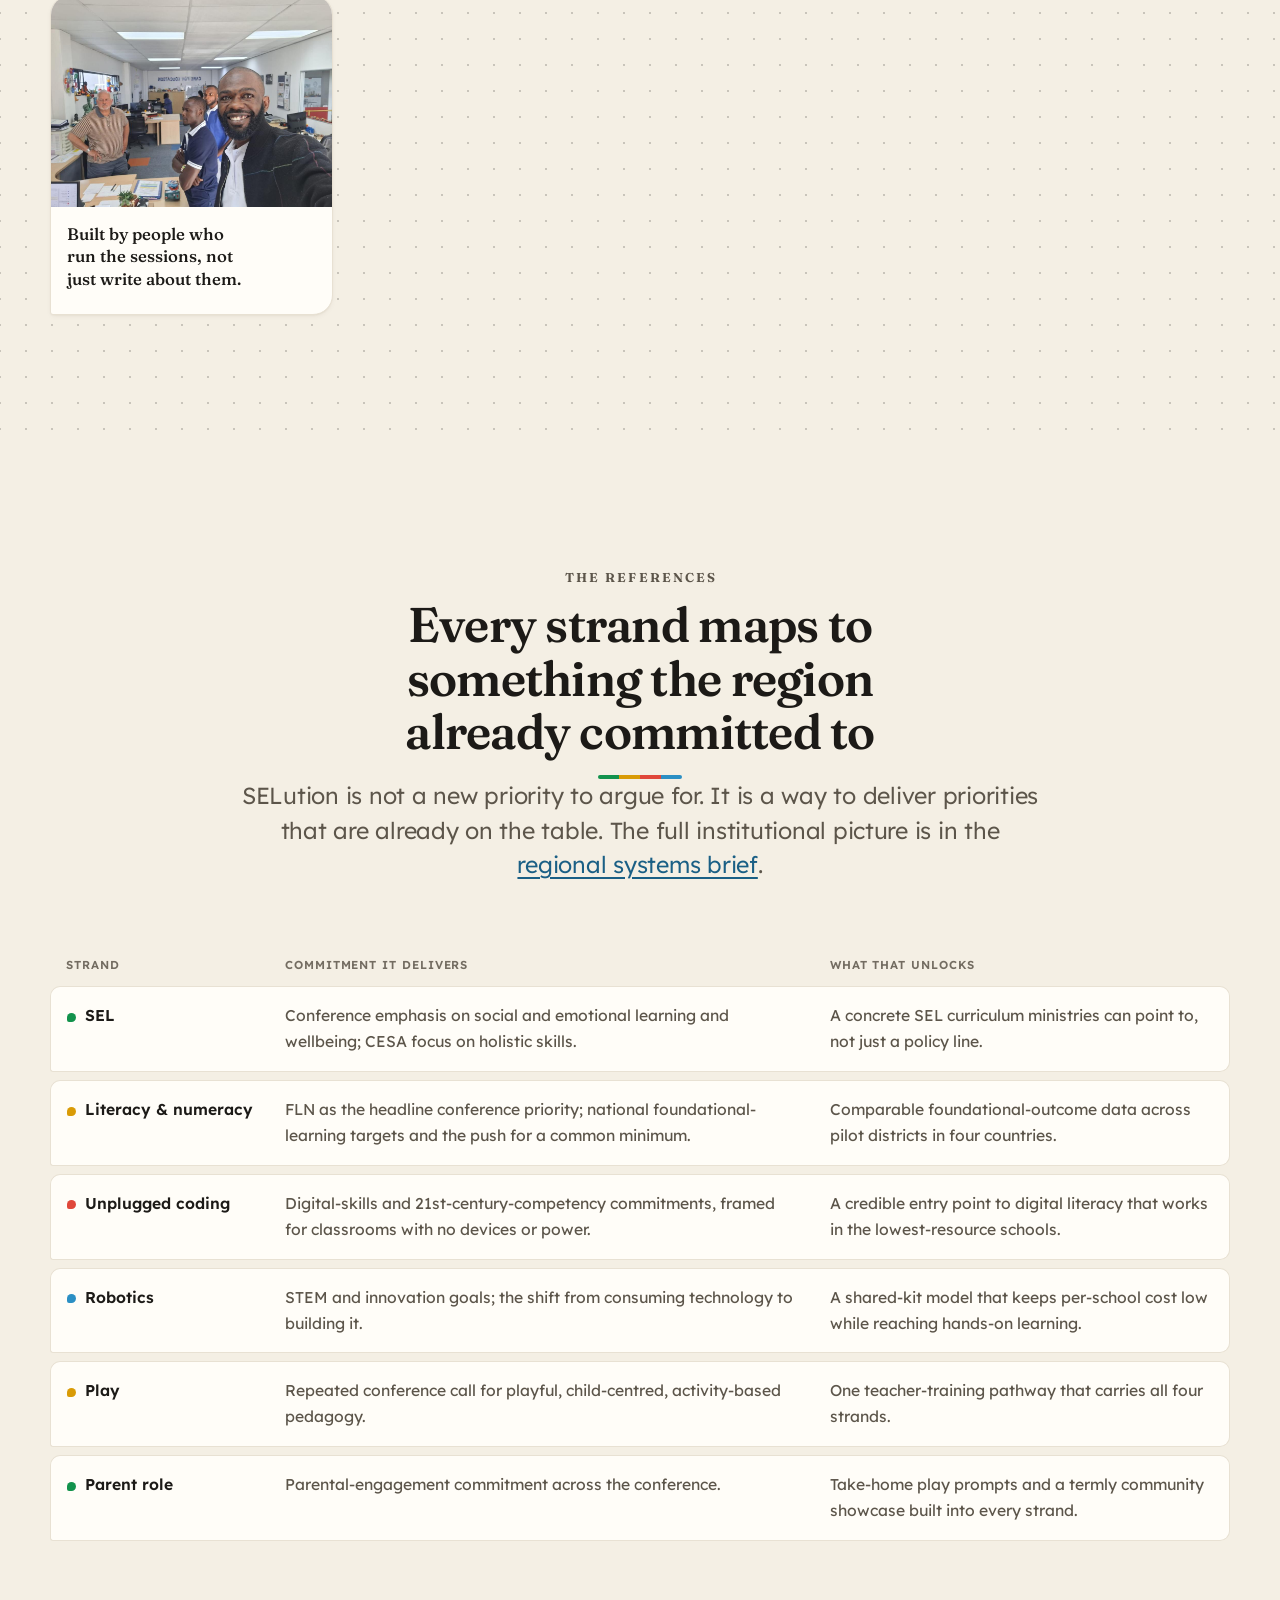
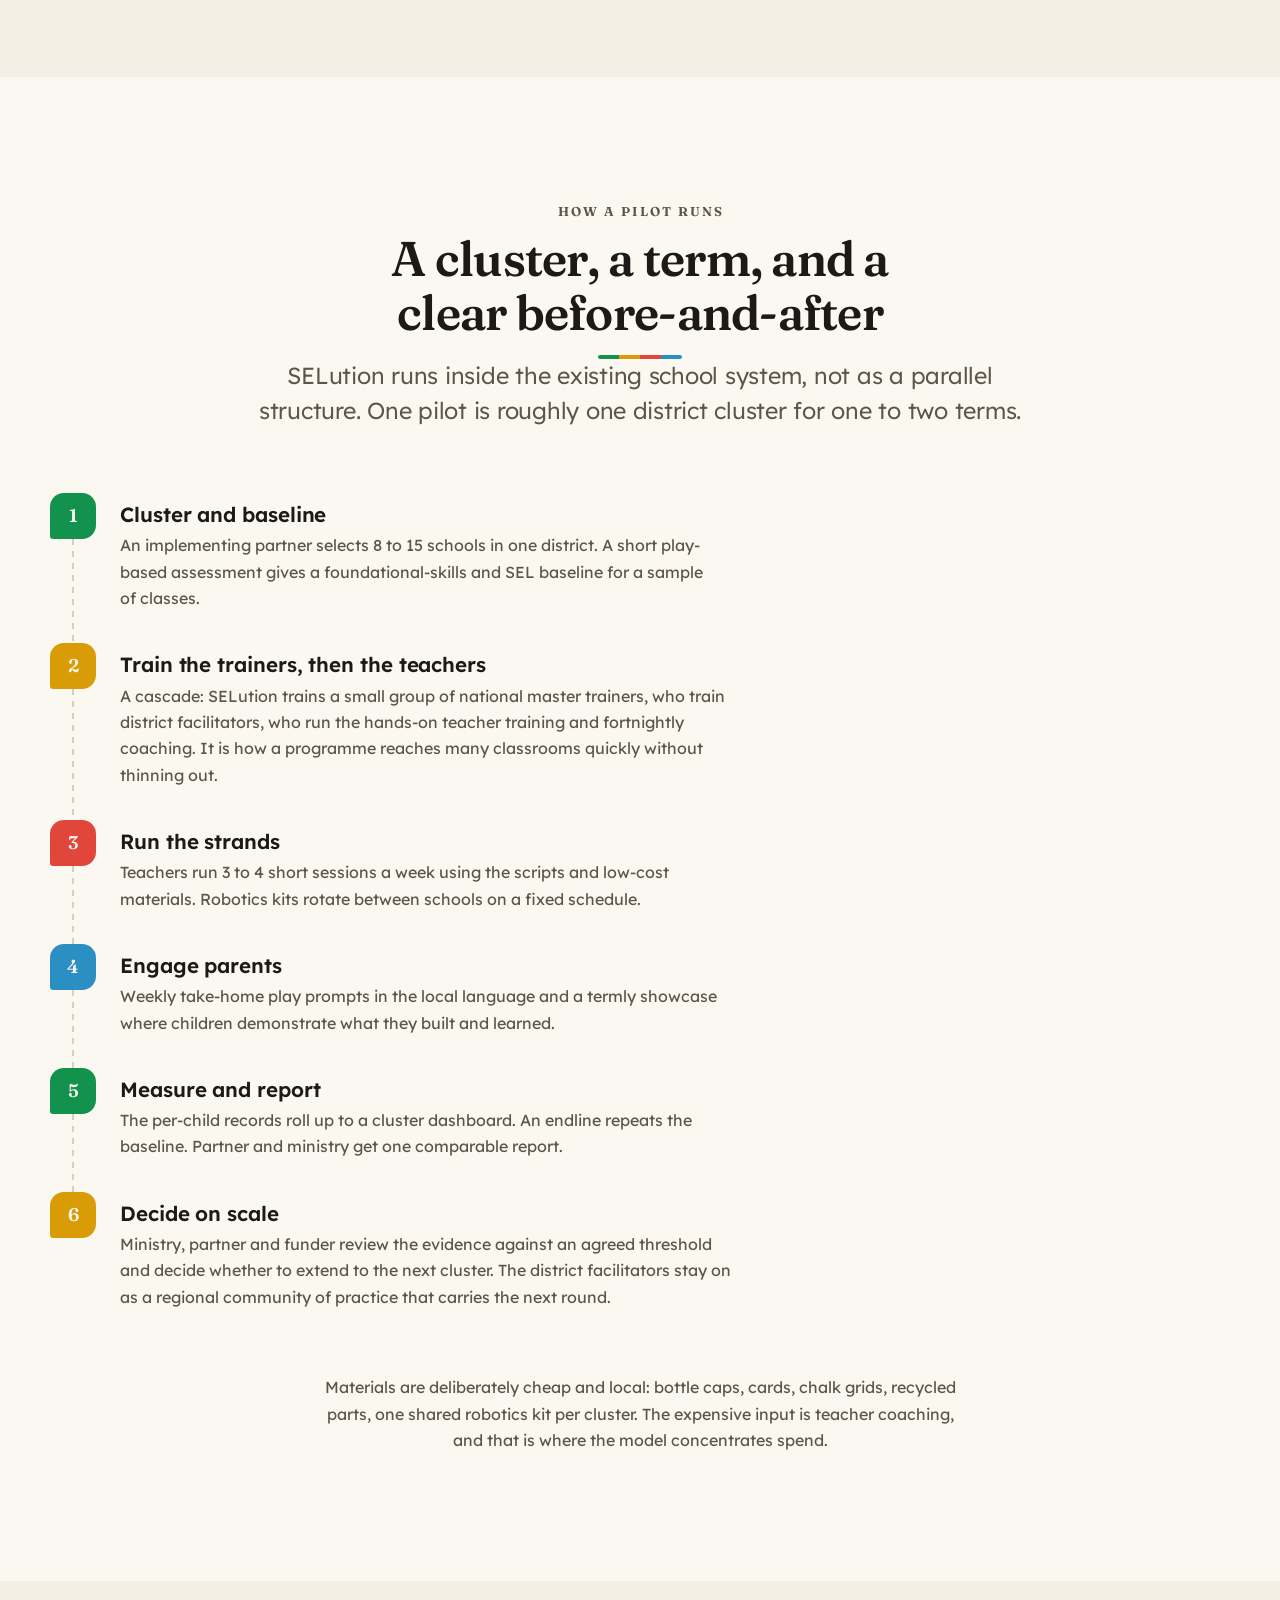
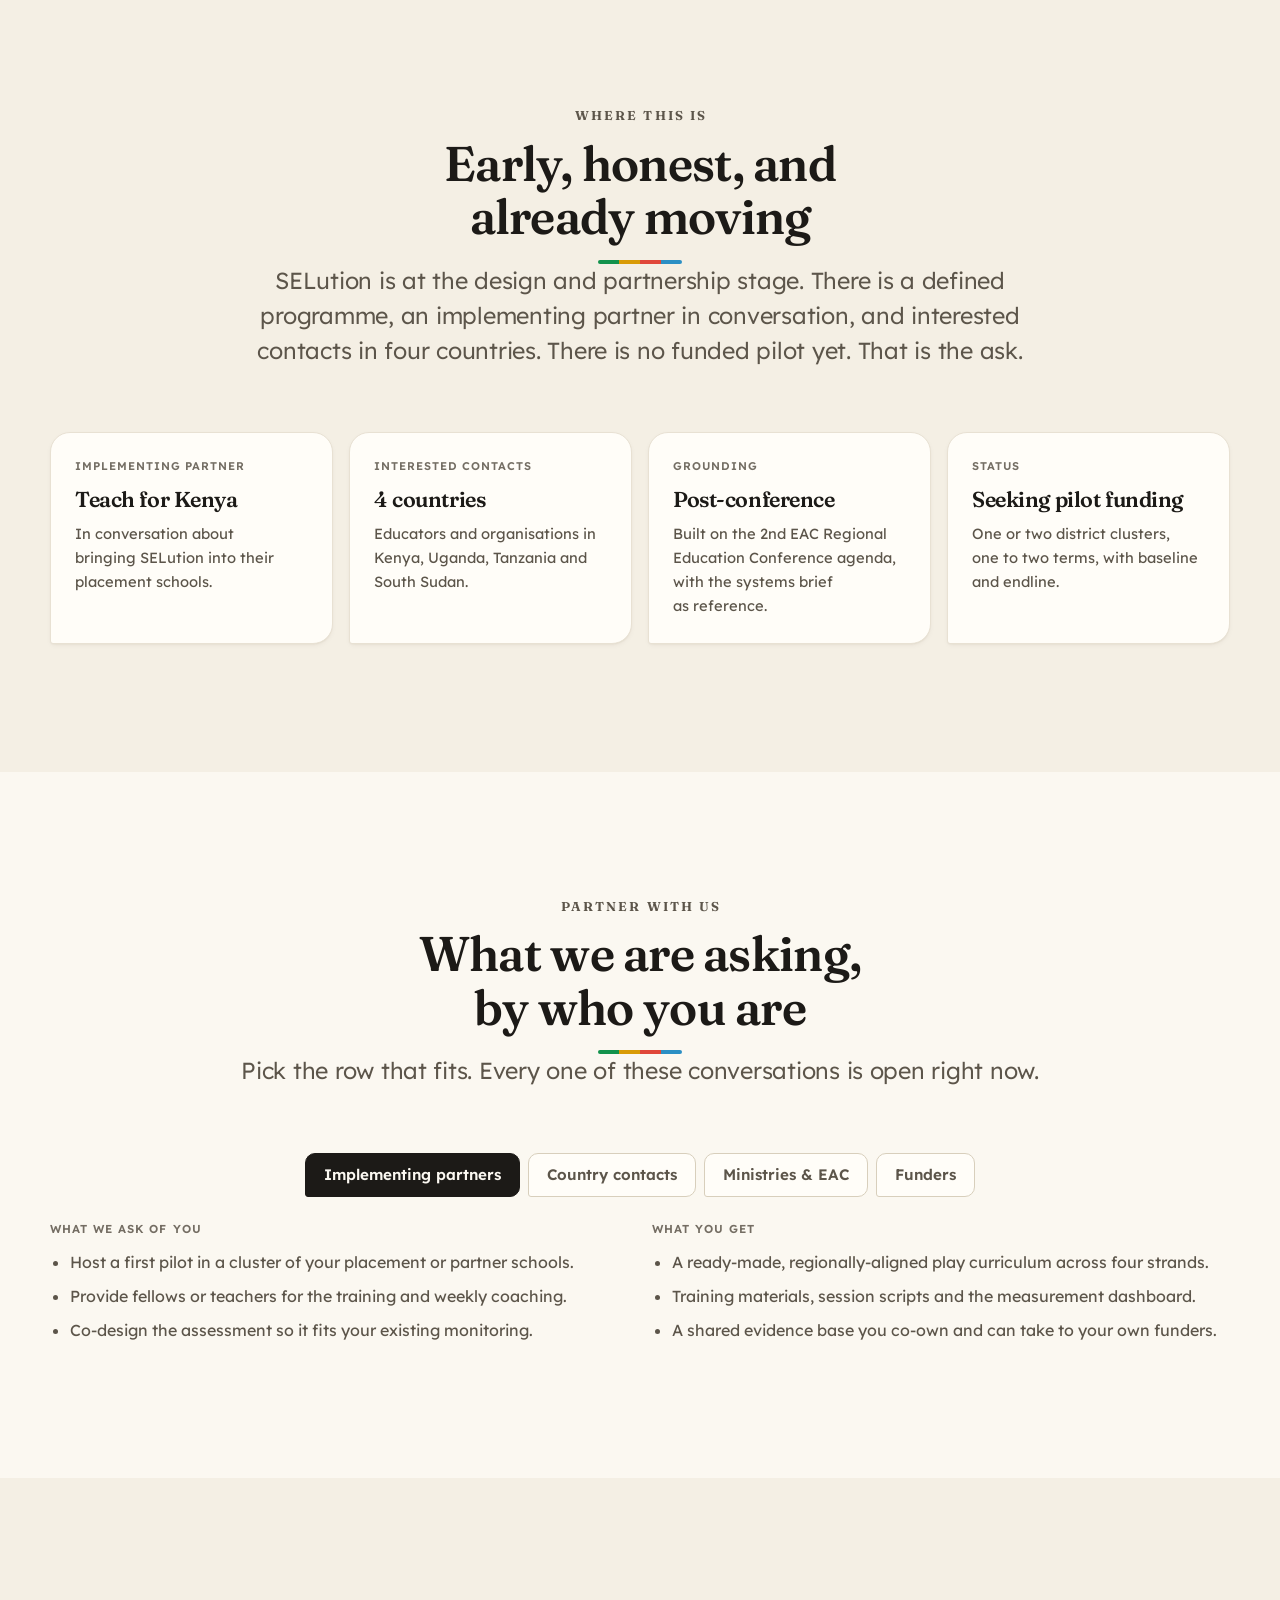
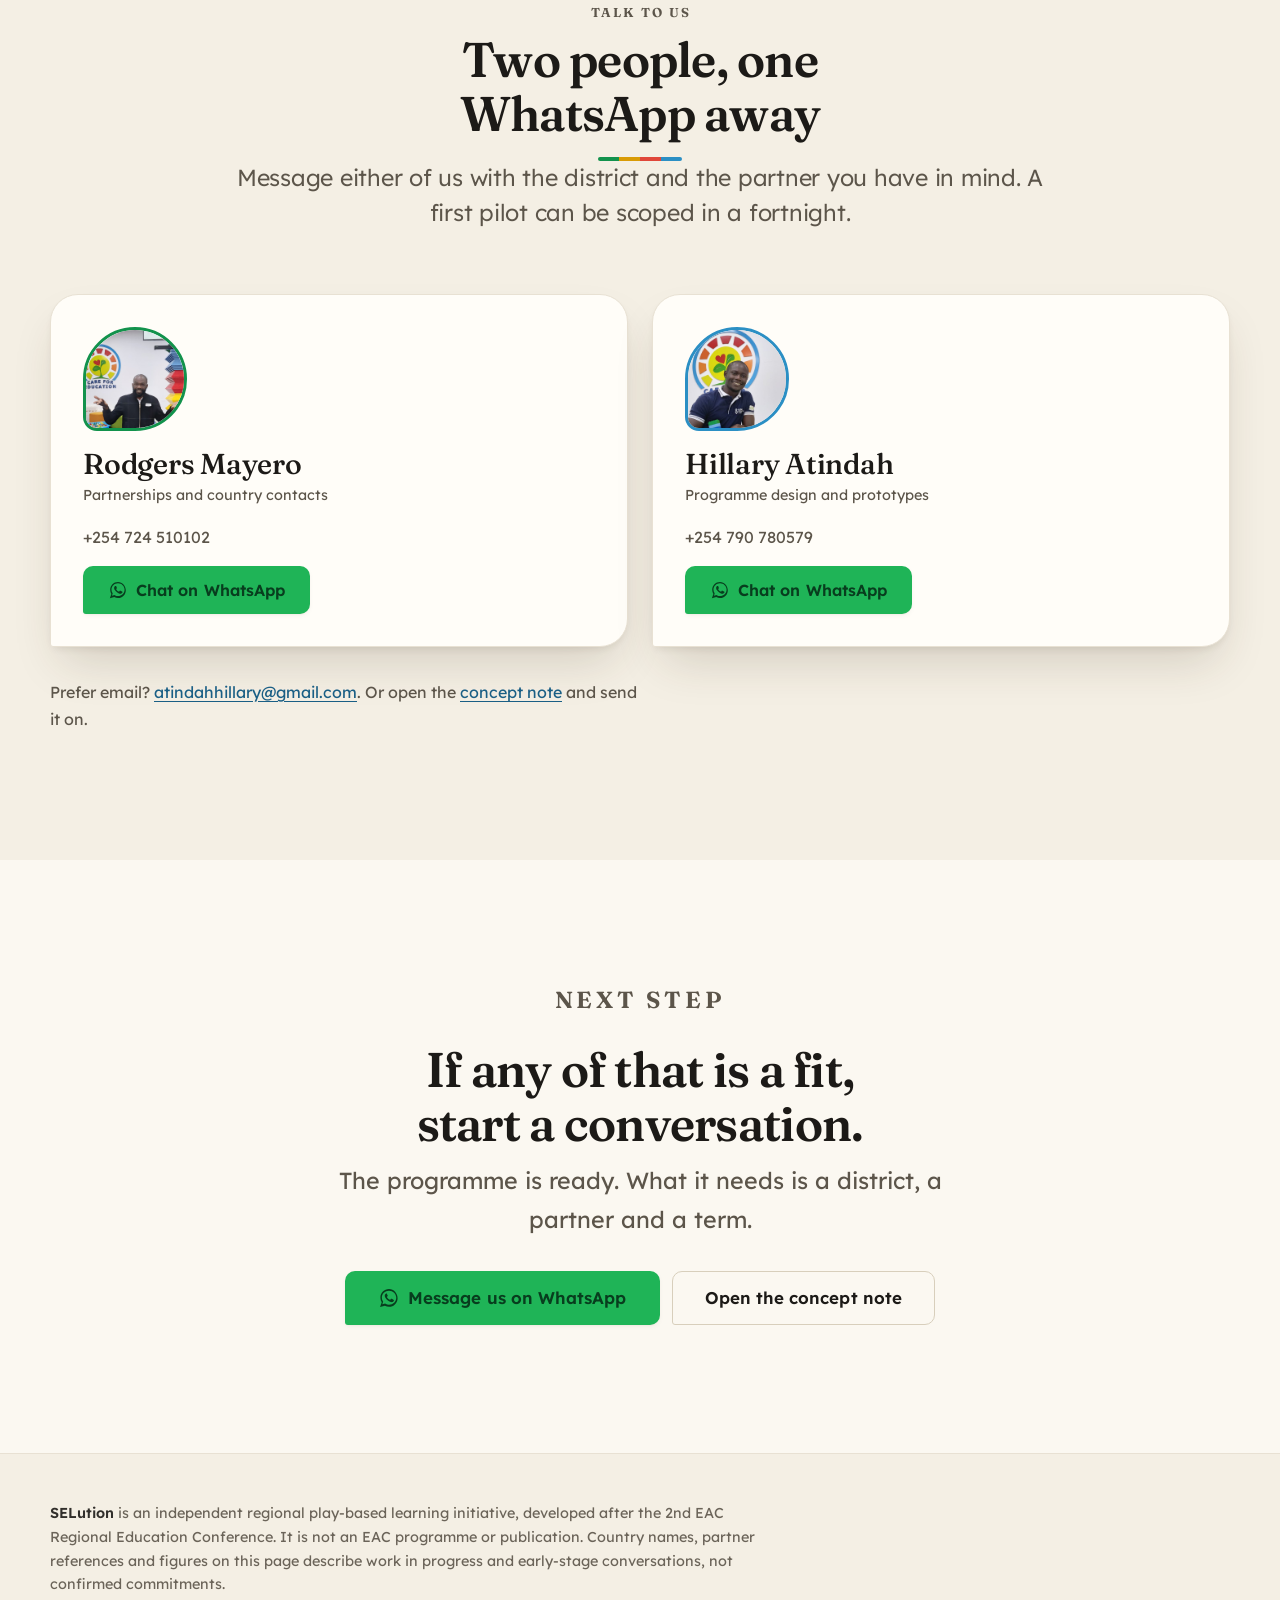
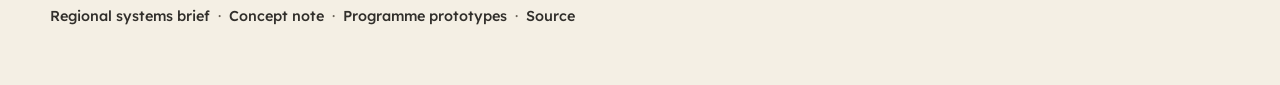
==== commit 0efa2303: "Add an "In the room" photo gallery with hook captions Five real field photos with one-line hooks: - " ====
--- a/index.html
+++ b/index.html
@@ -42,6 +42,7 @@
     <nav class="topnav" aria-label="Sections">
       <a href="#strands">Strands</a>
       <a href="#play">Play</a>
+      <a href="#room">In the room</a>
       <a href="#eac">EAC fit</a>
       <a href="#pilot">Pilot</a>
       <a href="#contact">Contact</a>
@@ -506,6 +507,22 @@
     </div>
   </section>
 
+  <!-- ============ IN THE ROOM (gallery) ============ -->
+  <section class="sec grid-bg" id="room" style="--k: var(--blue)">
+    <div class="wrap">
+      <p class="eyebrow">In the room</p>
+      <h2>A session, not a slide</h2>
+      <p class="lead">Real play sessions, and the team that runs them. The whole programme is a box of bricks, a script, and coaching. Nothing here needs power or a procurement cycle.</p>
+      <div class="gallery">
+        <figure class="shot"><img src="assets/gallery/circle-time.jpg" alt="A teacher holds up a brick stack while about twenty-five uniformed pupils sit on the floor, each with coloured bricks in hand" loading="lazy" width="960" height="720"><figcaption>Twenty-five children, one box of bricks, every hand busy.</figcaption></figure>
+        <figure class="shot"><img src="assets/gallery/sentence-en.jpg" alt="Coloured word bricks on a small whiteboard spelling the sentence I am playing on my pretty phone" loading="lazy" width="1100" height="825"><figcaption>A sentence you build with your hands stays built.</figcaption></figure>
+        <figure class="shot"><img src="assets/gallery/peer-coaching.jpg" alt="A facilitator leans over a pupil writing on a mini whiteboard, word bricks on the desk between them" loading="lazy" width="1100" height="825"><figcaption>One learner coaching the next. The cascade, in miniature.</figcaption></figure>
+        <figure class="shot"><img src="assets/gallery/sentence-af.jpg" alt="Coloured word bricks spelling an Afrikaans sentence, Ek speel op die geel en groen gras" loading="lazy" width="1100" height="825"><figcaption>The same game, in whatever language the class thinks in.</figcaption></figure>
+        <figure class="shot"><img src="assets/gallery/team-office.jpg" alt="Four members of the team in an office full of play materials, one taking the selfie" loading="lazy" width="1100" height="825"><figcaption>Built by people who run the sessions, not just write about them.</figcaption></figure>
+      </div>
+    </div>
+  </section>
+
   <!-- ============ EAC FIT ============ -->
   <section class="sec tint" id="eac" style="--k: var(--blue)">
     <div class="wrap">
--- a/assets/site.css
+++ b/assets/site.css
@@ -603,3 +603,11 @@
 /* keep card / table / list bodies left-aligned for reading */
 .trio, .strands, .methods, .aligntbl, .path, .tract, .tabbar,
 .askpanel, .people, .cycle, .ch-grid, .matrix-wrap, .kpis{ text-align:start; }
+
+/* ---------- in-the-room gallery ---------- */
+.gallery{ display:grid; gap:var(--s-4); grid-template-columns:repeat(auto-fit,minmax(280px,1fr)); text-align:start; }
+.shot{ margin:0; background:var(--surface); border:1px solid var(--hairline); box-shadow:var(--shadow-1); overflow:clip;
+  border-start-start-radius:var(--r-lg); border-start-end-radius:var(--r-lg); border-end-end-radius:var(--r-lg); border-end-start-radius:var(--r-cut); }
+.shot img{ display:block; width:100%; height:auto; aspect-ratio:4 / 3; object-fit:cover; background:var(--surface-sunken); }
+.shot figcaption{ padding:var(--s-4) var(--s-4) var(--s-5); font-family:var(--font-display);
+  font-variation-settings:"wght" 520,"SOFT" 24; font-size:1.05rem; line-height:1.32; color:var(--ink); text-wrap:balance; }
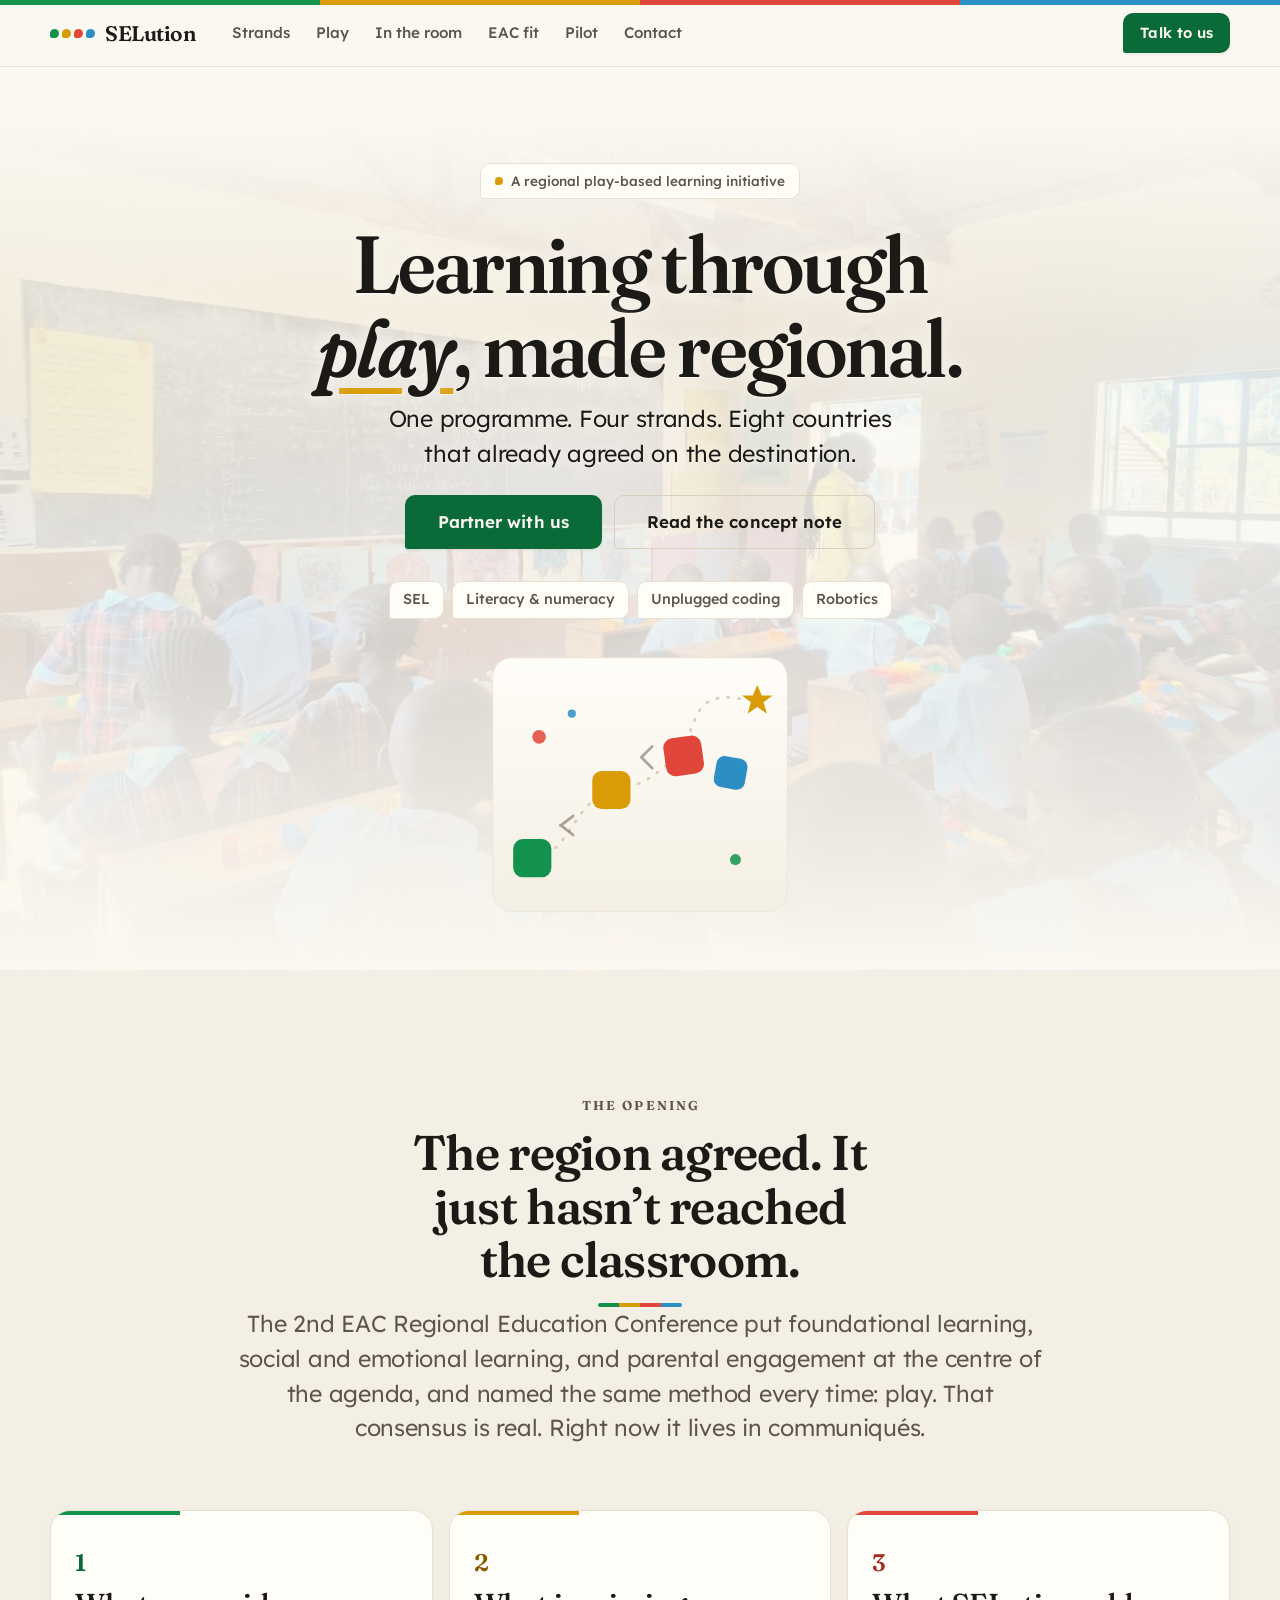
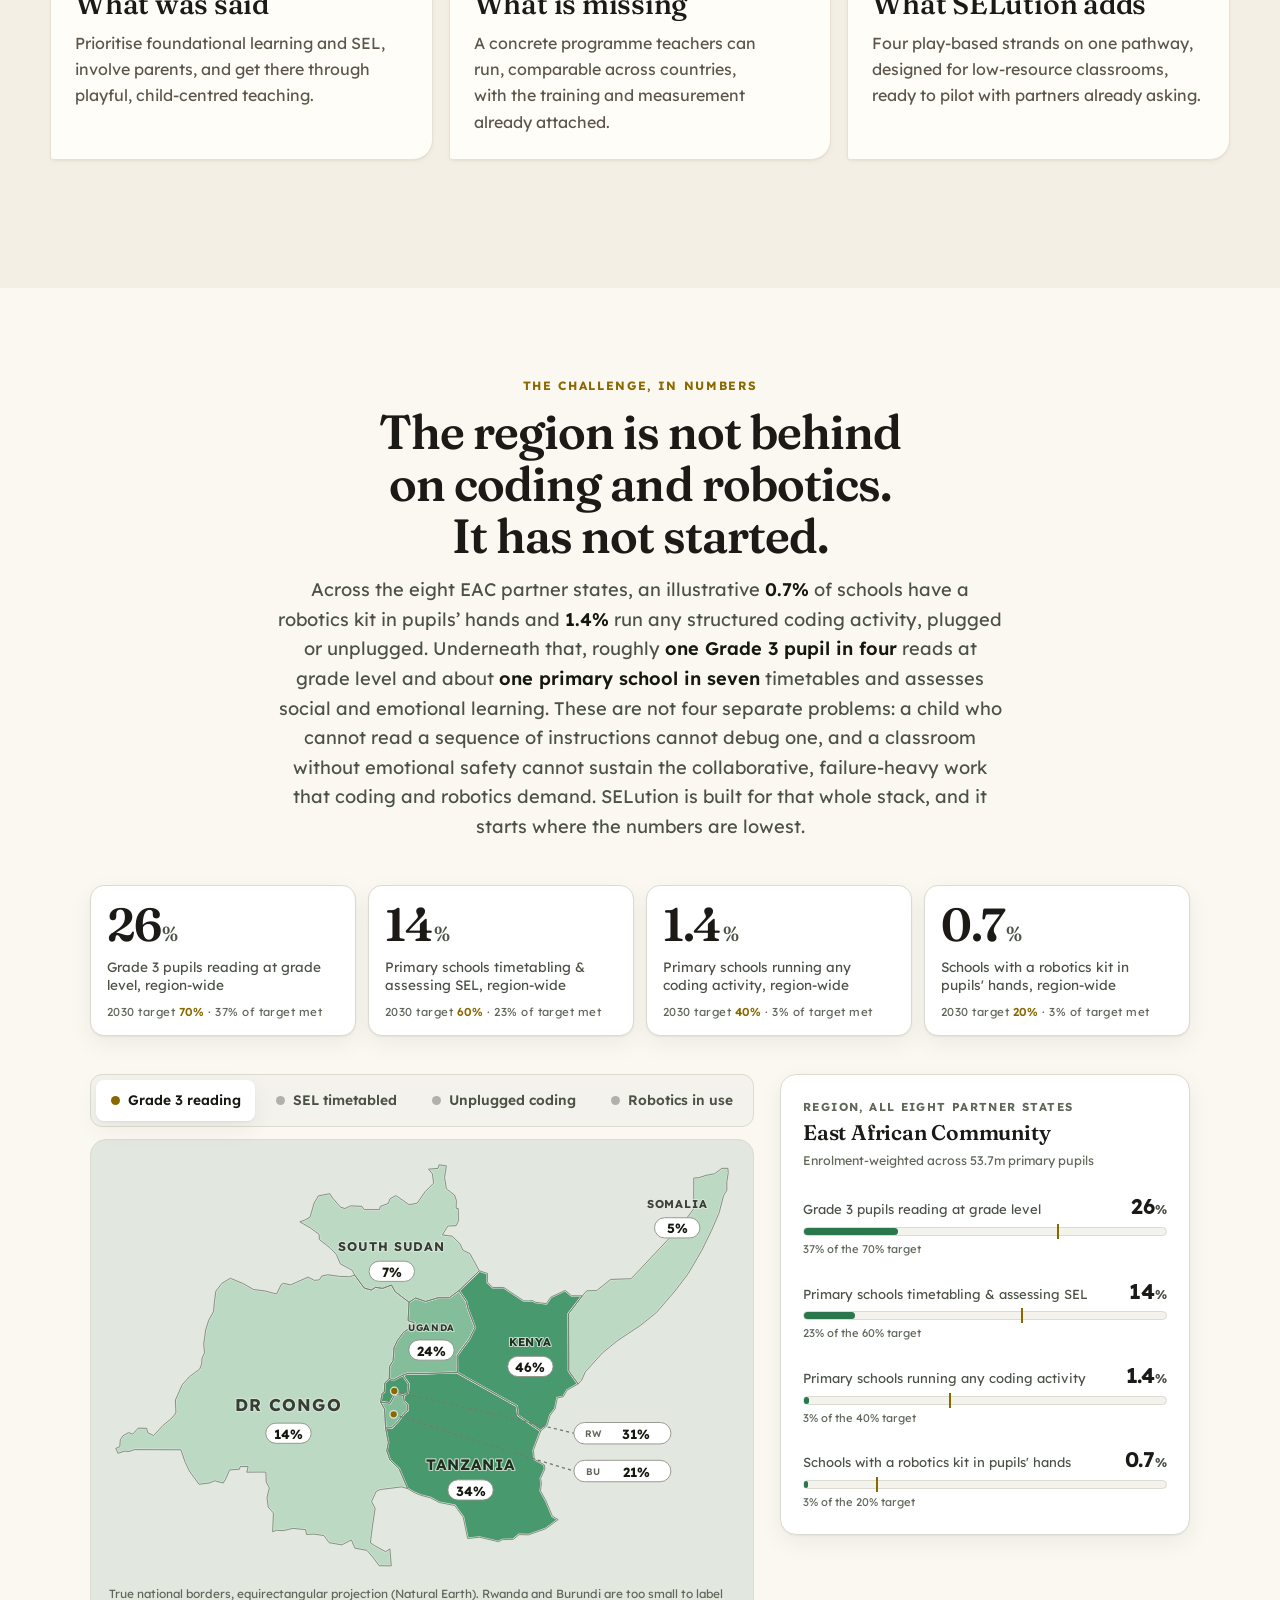
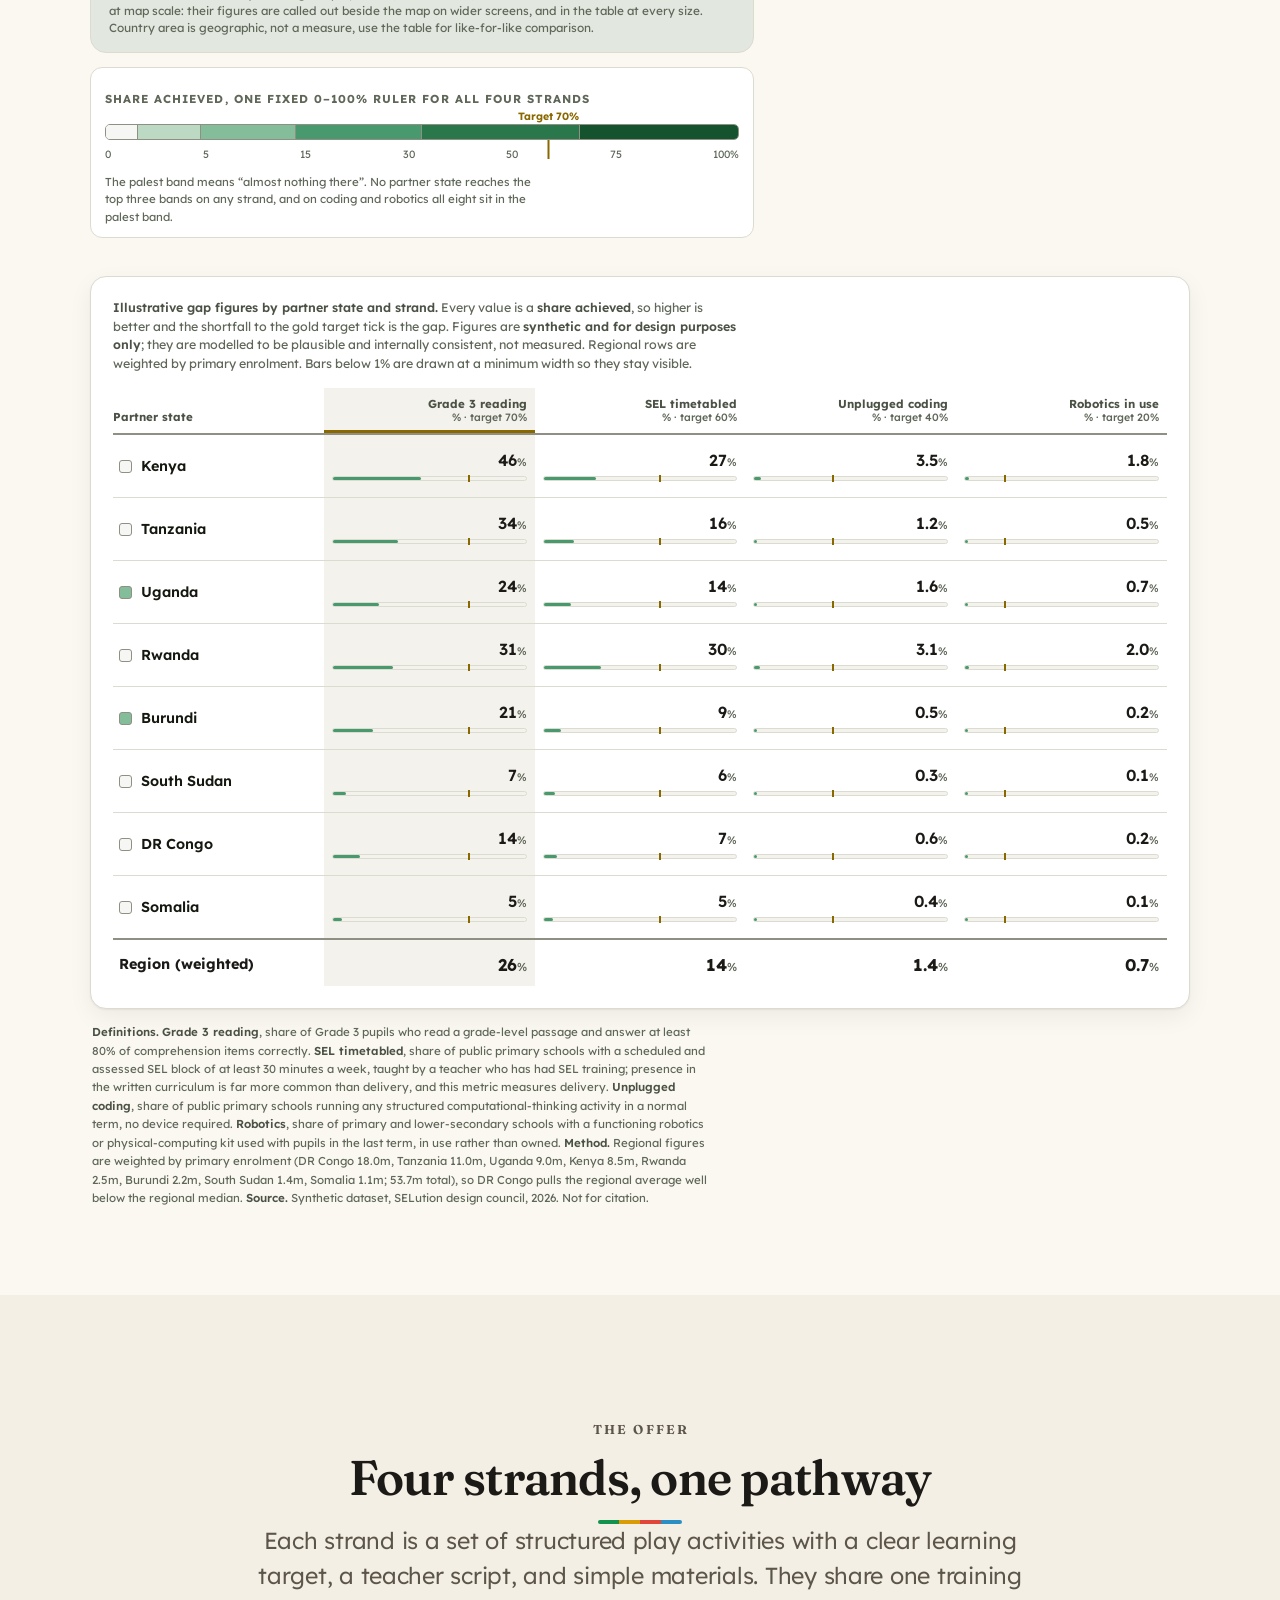
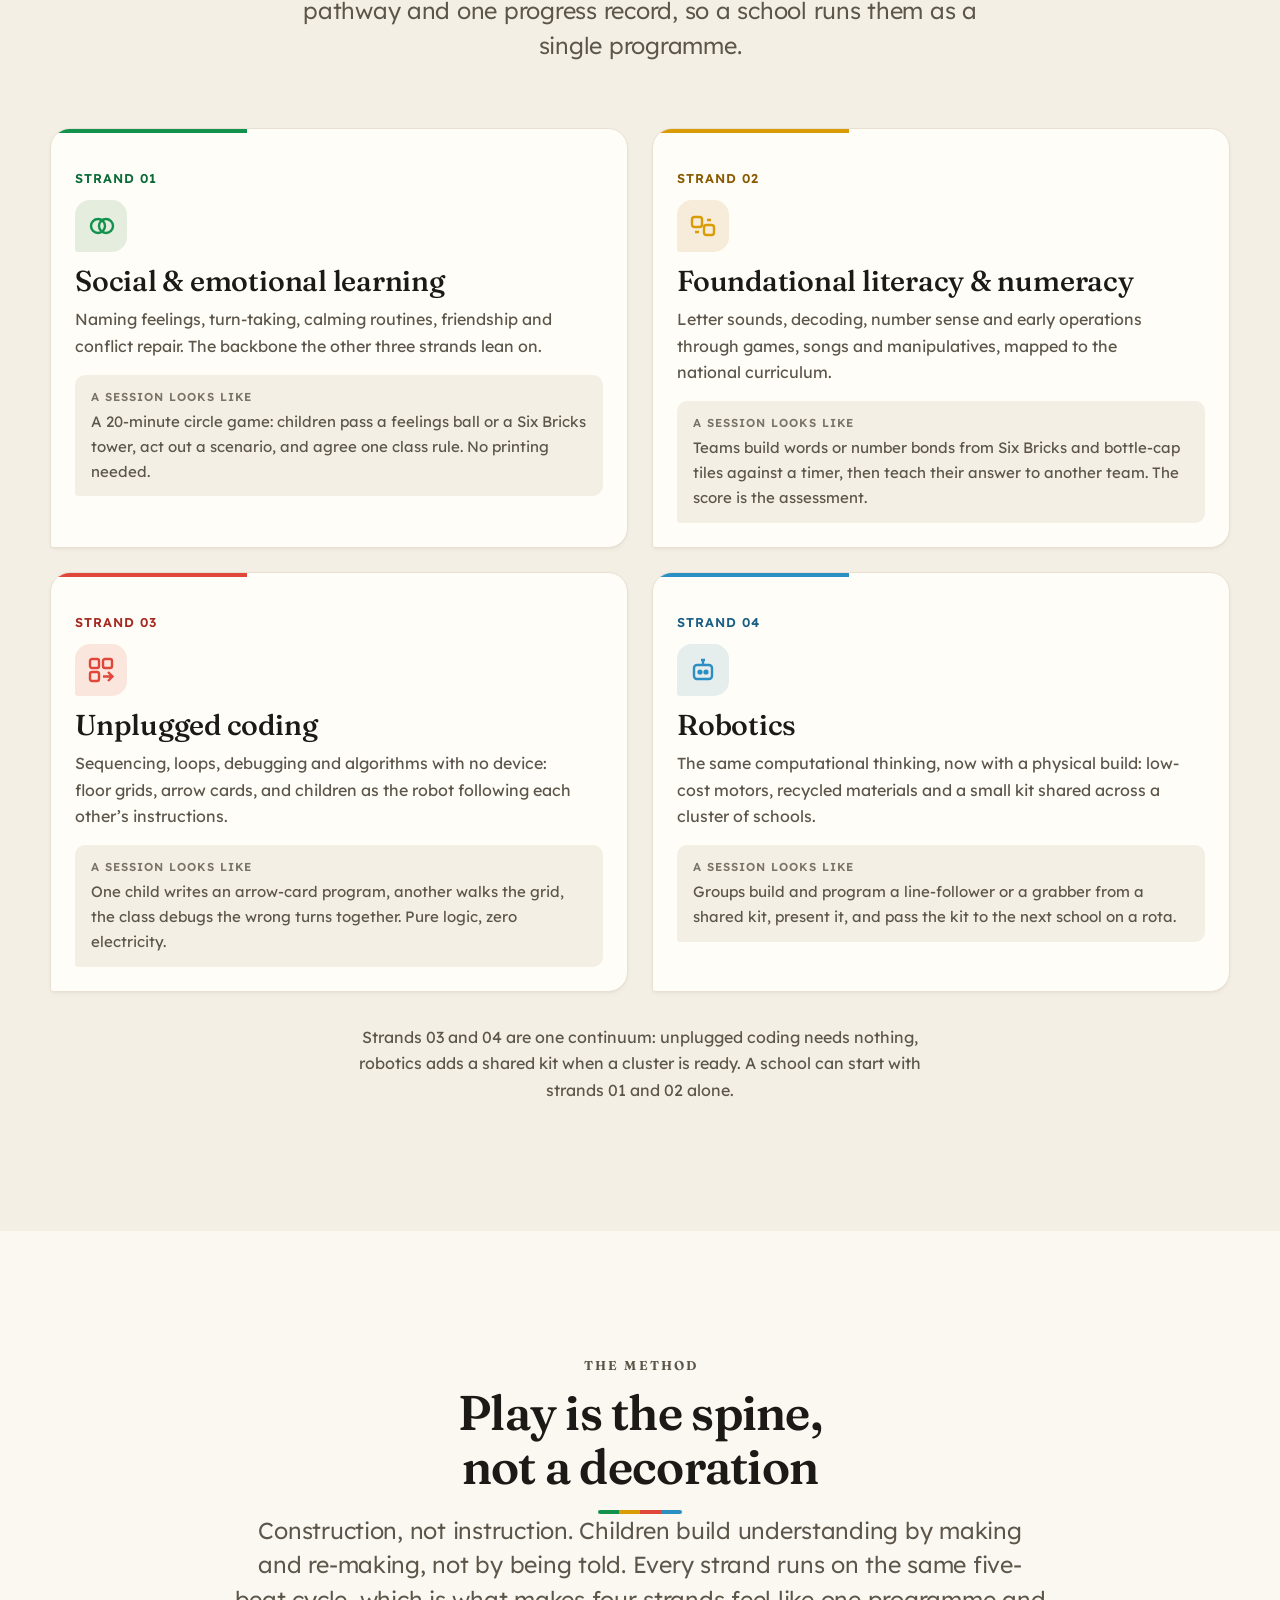
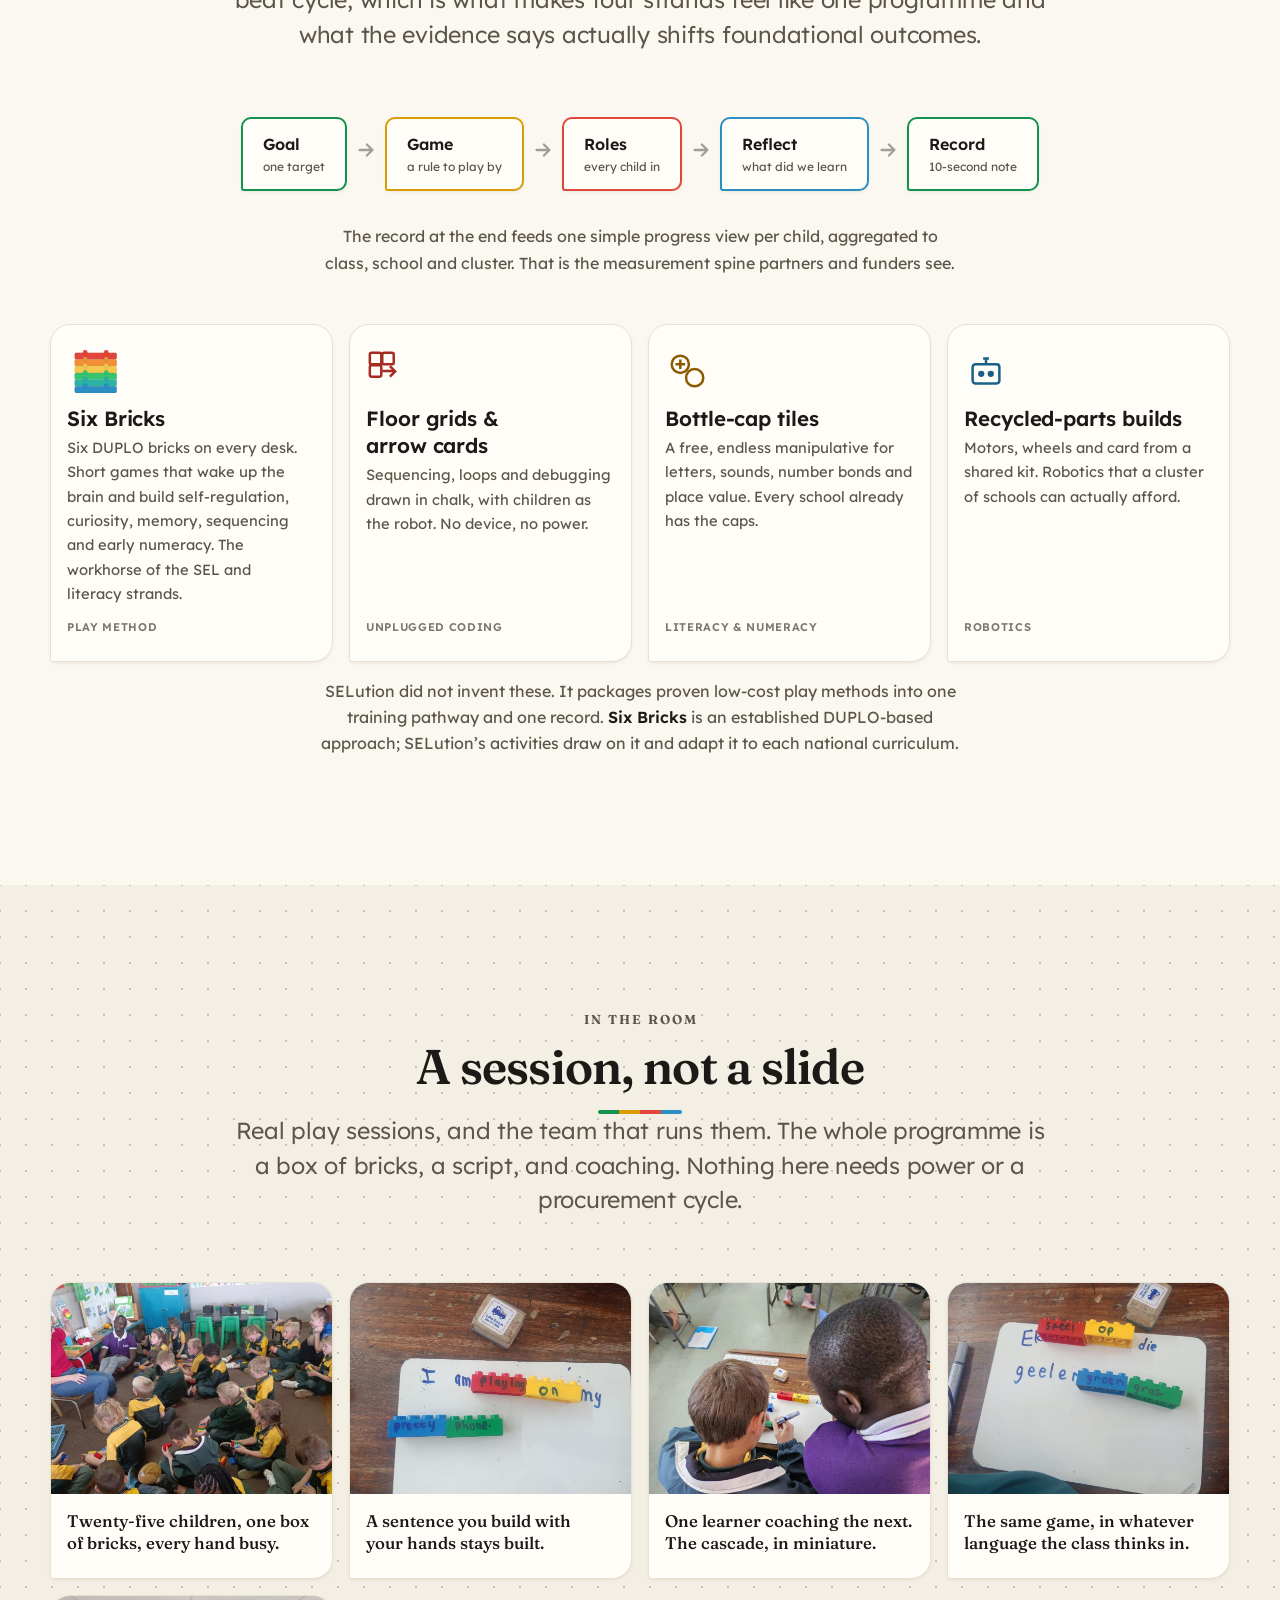
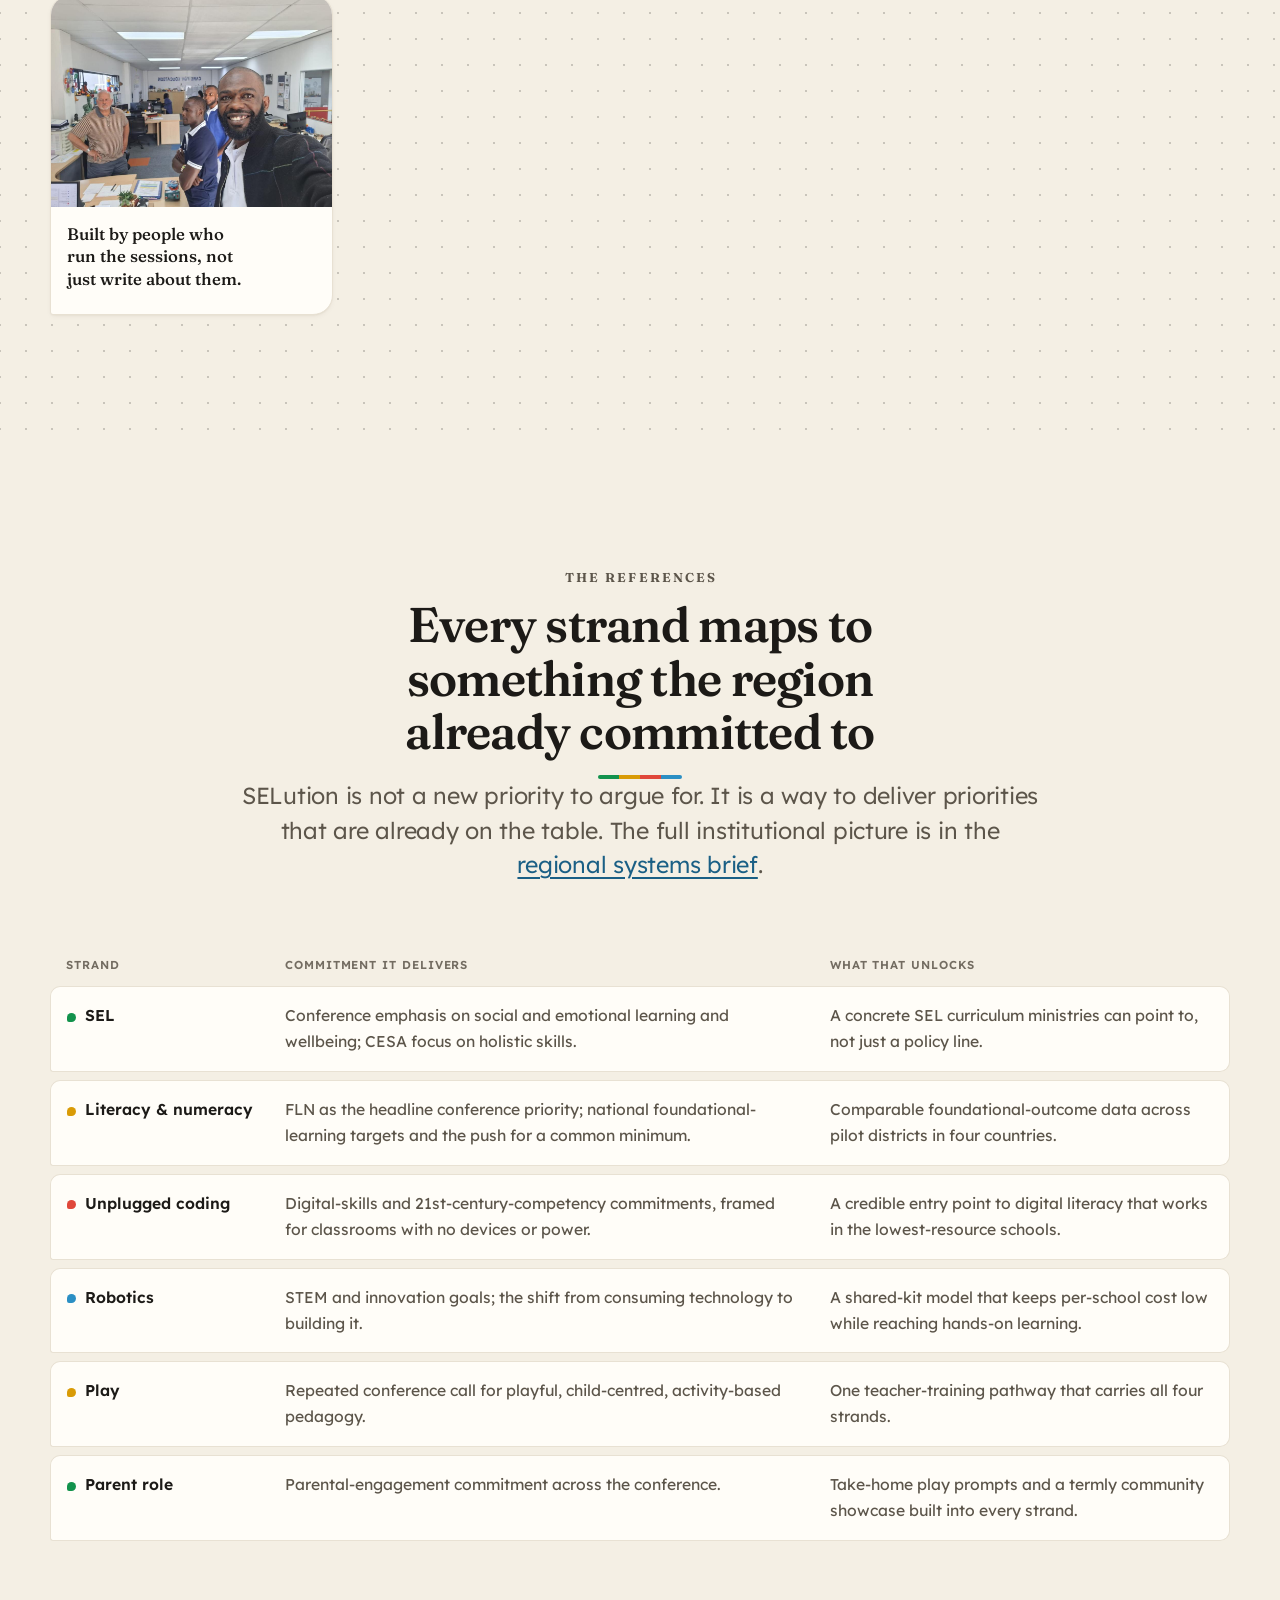
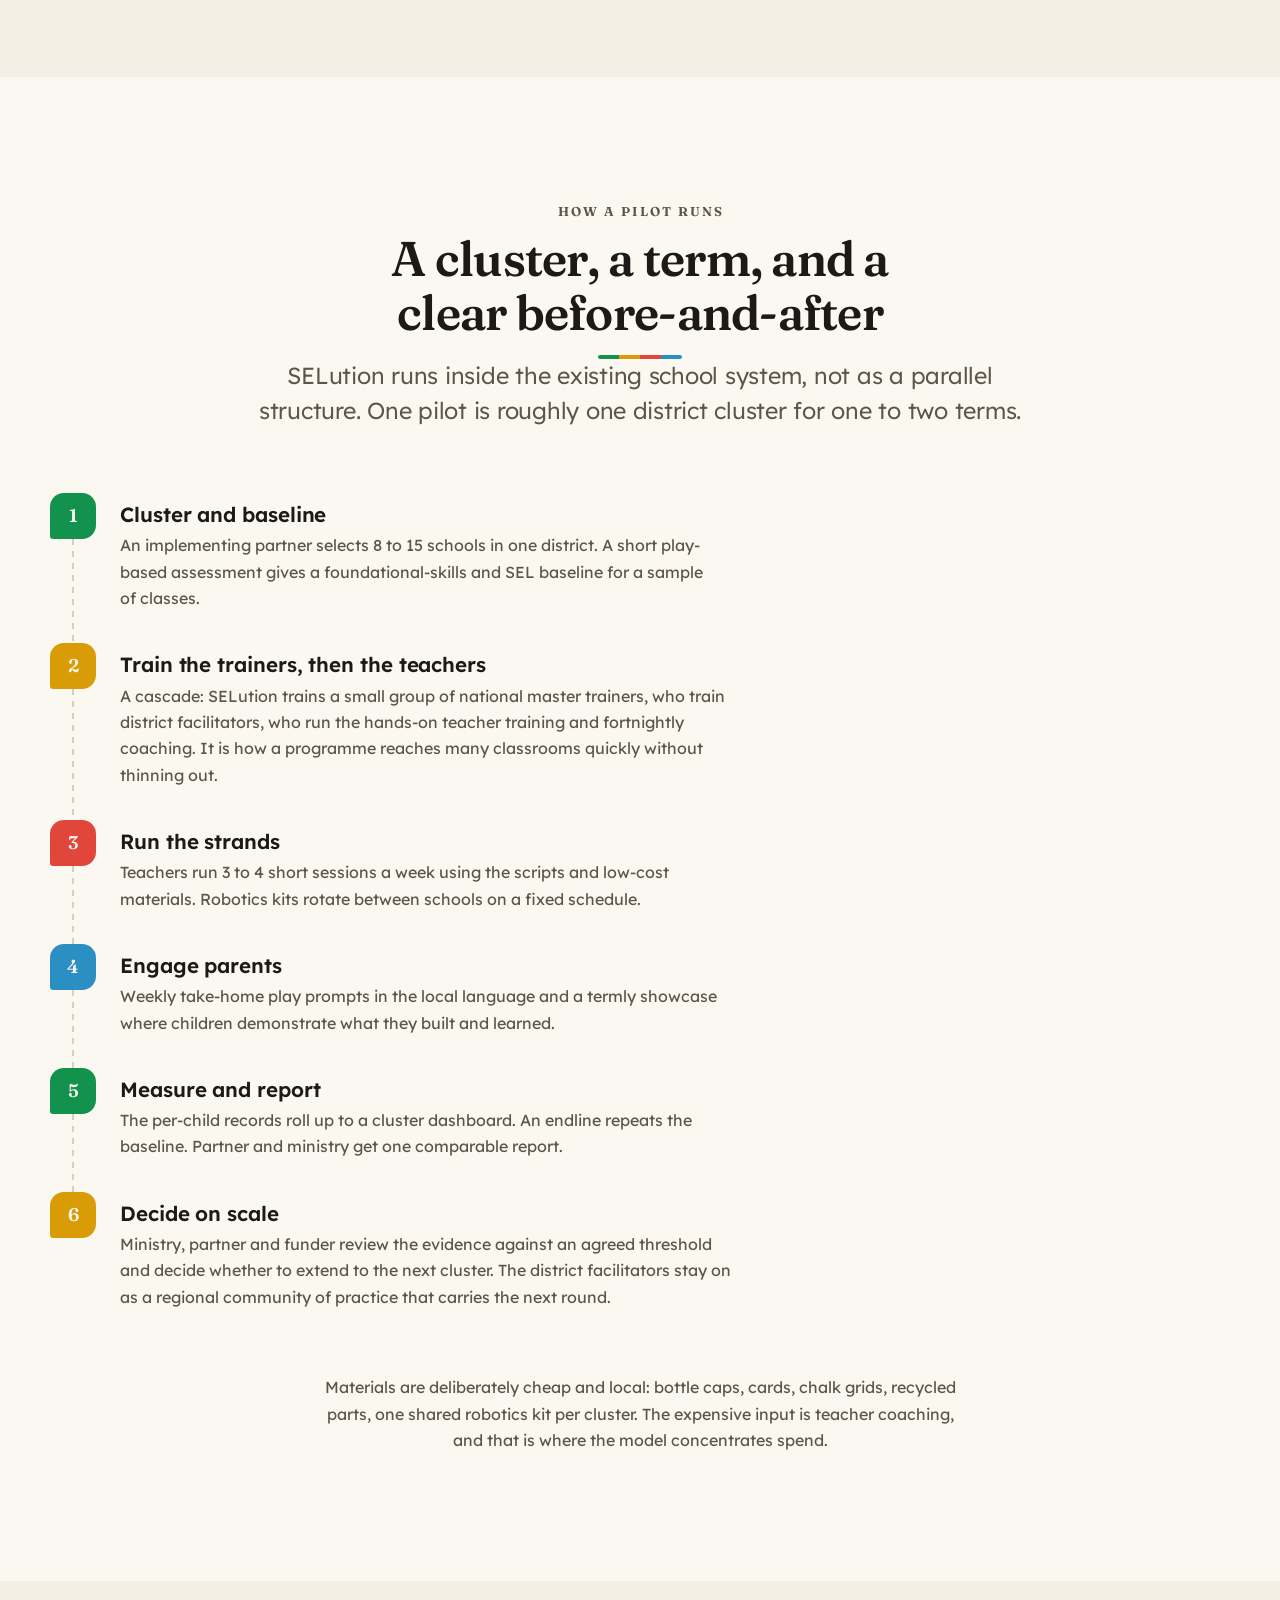
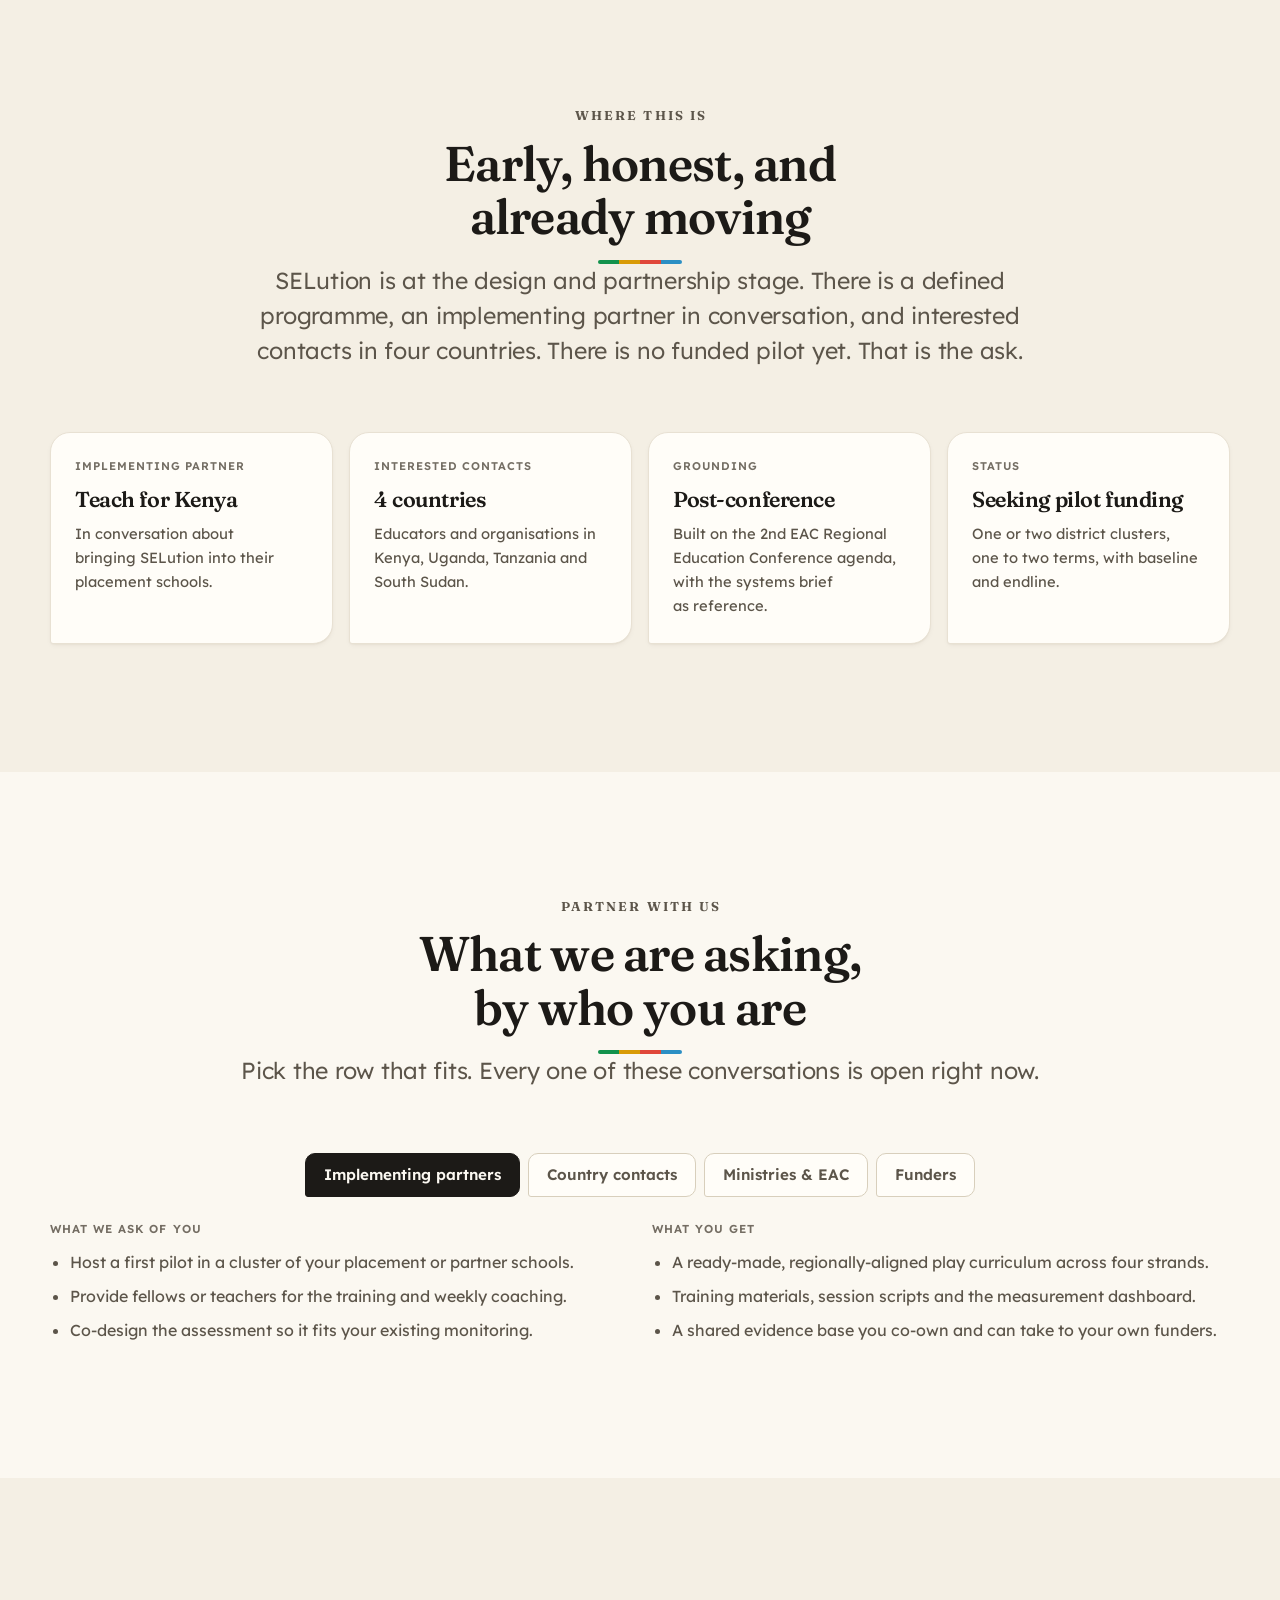
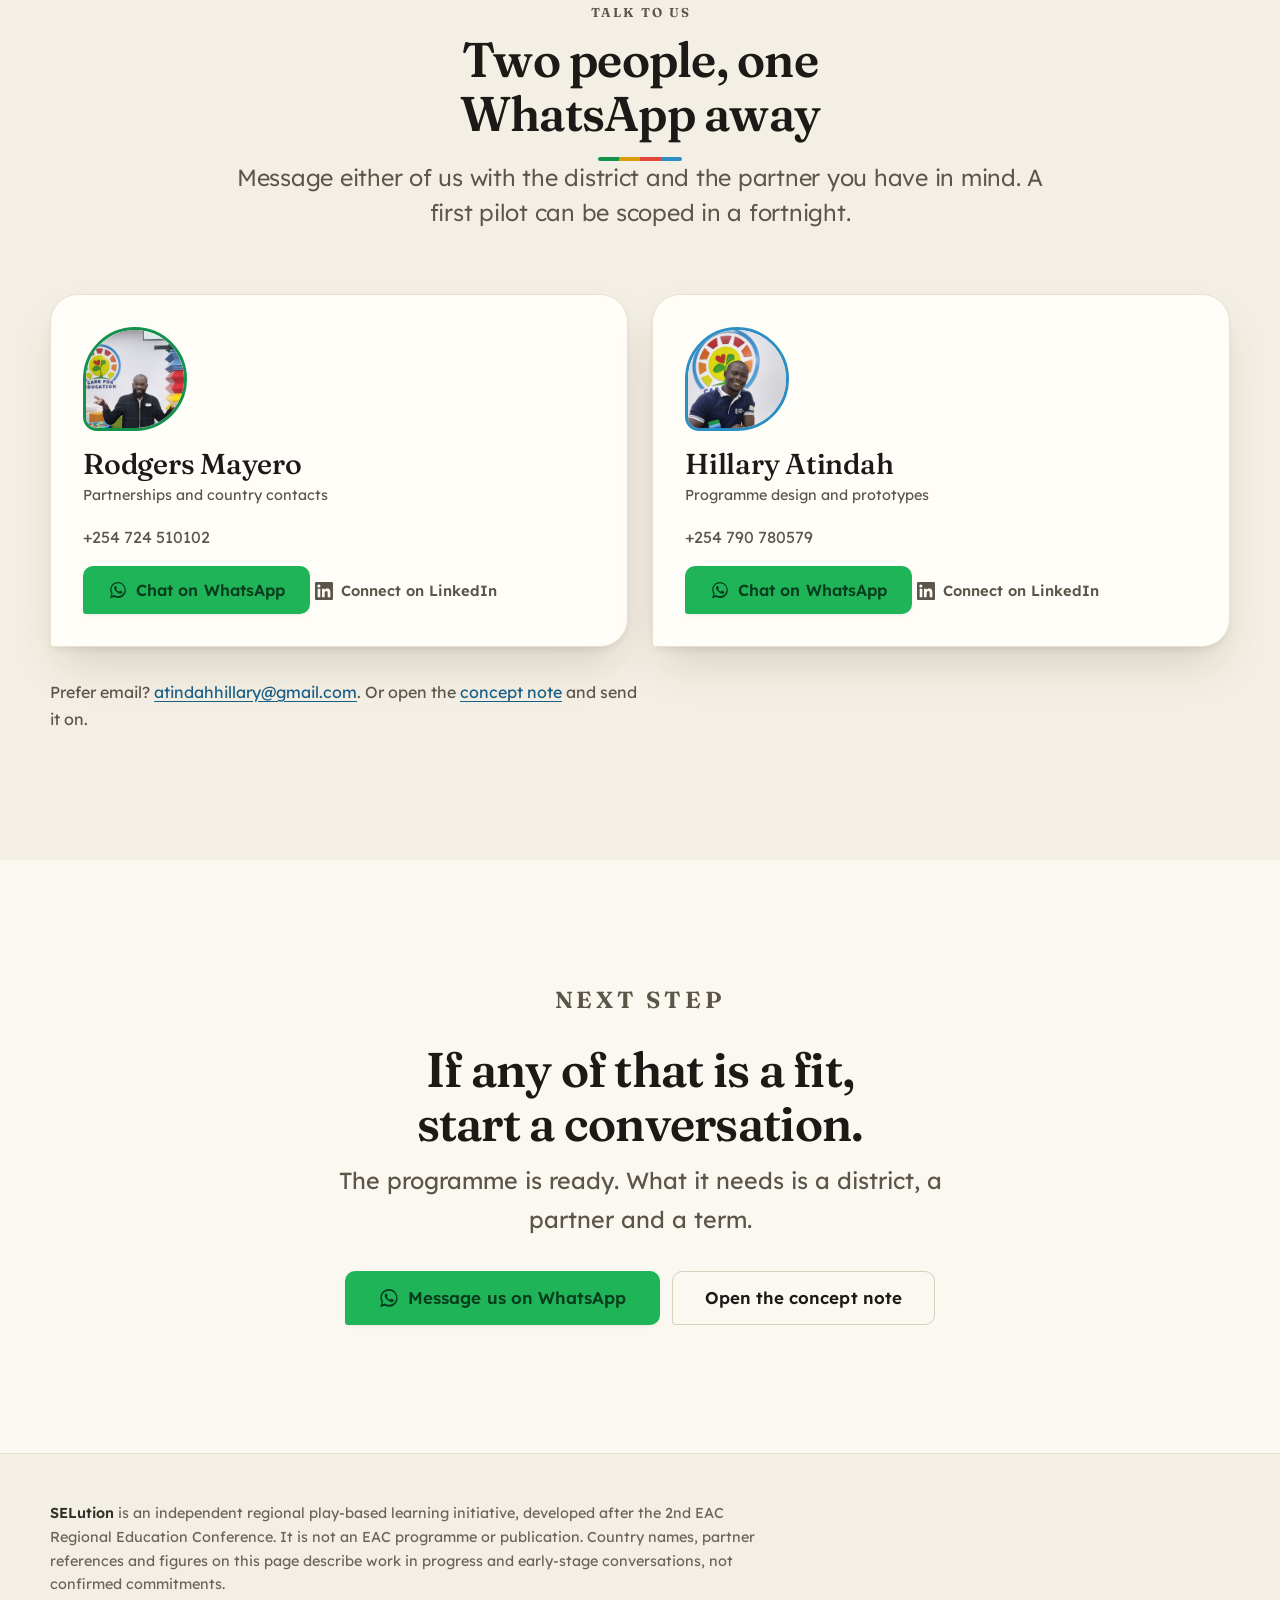
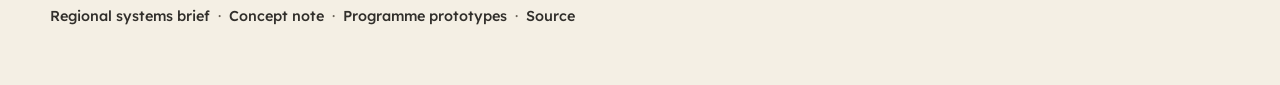
==== commit 767807f6: "Add LinkedIn links to the Talk to us contact cards Rodgers Mayero and Hillary Atindah each get a "Co" ====
--- a/index.html
+++ b/index.html
@@ -669,6 +669,7 @@
             <svg viewBox="0 0 32 32" fill="currentColor" aria-hidden="true"><path d="M16 3C9 3 3.5 8.5 3.5 15.5c0 2.4.7 4.7 1.9 6.7L3 29l7-1.8c1.9 1 4 1.6 6 1.6 7 0 12.5-5.5 12.5-12.5S23 3 16 3zm0 22.7c-1.8 0-3.6-.5-5.1-1.4l-.4-.2-4.1 1.1 1.1-4-.3-.4a10 10 0 01-1.6-5.3C5.5 9.9 10.2 5.3 16 5.3s10.5 4.6 10.5 10.2S21.8 25.7 16 25.7zm5.8-7.7c-.3-.2-1.9-.9-2.2-1s-.5-.2-.7.2-.8 1-1 1.2-.4.3-.7.1a8.2 8.2 0 01-2.4-1.5 9 9 0 01-1.7-2.1c-.2-.3 0-.5.1-.7l.5-.6c.2-.2.2-.3.4-.6s.1-.4 0-.6-.7-1.7-1-2.3c-.3-.6-.5-.5-.7-.5h-.6a1.2 1.2 0 00-.9.4 3.6 3.6 0 00-1.1 2.7c0 1.6 1.2 3.2 1.3 3.4s2.3 3.6 5.6 5c.8.3 1.4.5 1.9.7.8.3 1.5.2 2.1.1.6-.1 1.9-.8 2.2-1.5s.3-1.4.2-1.5-.3-.3-.6-.4z"/></svg>
             Chat on WhatsApp
           </a>
+          <a class="li" href="https://www.linkedin.com/in/rodgers-mayero-71498911a/" target="_blank" rel="noopener"><svg viewBox="0 0 24 24" fill="currentColor" aria-hidden="true"><path d="M20.45 20.45h-3.56v-5.57c0-1.33-.03-3.04-1.85-3.04-1.85 0-2.13 1.44-2.13 2.94v5.67H9.35V9h3.42v1.56h.05c.48-.9 1.64-1.85 3.37-1.85 3.6 0 4.27 2.37 4.27 5.46v6.28zM5.34 7.43a2.07 2.07 0 110-4.13 2.07 2.07 0 010 4.13zM7.12 20.45H3.56V9h3.56v11.45zM22.22 0H1.77C.79 0 0 .77 0 1.72v20.55C0 23.23.79 24 1.77 24h20.45c.98 0 1.78-.77 1.78-1.73V1.72C24 .77 23.2 0 22.22 0z"/></svg>Connect on LinkedIn</a>
         </div>
         <div class="person" style="--c: var(--blue)">
           <img class="av" src="assets/people/hillary.jpg" alt="Hillary Atindah" width="104" height="104" loading="lazy">
@@ -679,6 +680,7 @@
             <svg viewBox="0 0 32 32" fill="currentColor" aria-hidden="true"><path d="M16 3C9 3 3.5 8.5 3.5 15.5c0 2.4.7 4.7 1.9 6.7L3 29l7-1.8c1.9 1 4 1.6 6 1.6 7 0 12.5-5.5 12.5-12.5S23 3 16 3zm0 22.7c-1.8 0-3.6-.5-5.1-1.4l-.4-.2-4.1 1.1 1.1-4-.3-.4a10 10 0 01-1.6-5.3C5.5 9.9 10.2 5.3 16 5.3s10.5 4.6 10.5 10.2S21.8 25.7 16 25.7zm5.8-7.7c-.3-.2-1.9-.9-2.2-1s-.5-.2-.7.2-.8 1-1 1.2-.4.3-.7.1a8.2 8.2 0 01-2.4-1.5 9 9 0 01-1.7-2.1c-.2-.3 0-.5.1-.7l.5-.6c.2-.2.2-.3.4-.6s.1-.4 0-.6-.7-1.7-1-2.3c-.3-.6-.5-.5-.7-.5h-.6a1.2 1.2 0 00-.9.4 3.6 3.6 0 00-1.1 2.7c0 1.6 1.2 3.2 1.3 3.4s2.3 3.6 5.6 5c.8.3 1.4.5 1.9.7.8.3 1.5.2 2.1.1.6-.1 1.9-.8 2.2-1.5s.3-1.4.2-1.5-.3-.3-.6-.4z"/></svg>
             Chat on WhatsApp
           </a>
+          <a class="li" href="https://www.linkedin.com/in/hillary-atindah-60590817a/" target="_blank" rel="noopener"><svg viewBox="0 0 24 24" fill="currentColor" aria-hidden="true"><path d="M20.45 20.45h-3.56v-5.57c0-1.33-.03-3.04-1.85-3.04-1.85 0-2.13 1.44-2.13 2.94v5.67H9.35V9h3.42v1.56h.05c.48-.9 1.64-1.85 3.37-1.85 3.6 0 4.27 2.37 4.27 5.46v6.28zM5.34 7.43a2.07 2.07 0 110-4.13 2.07 2.07 0 010 4.13zM7.12 20.45H3.56V9h3.56v11.45zM22.22 0H1.77C.79 0 0 .77 0 1.72v20.55C0 23.23.79 24 1.77 24h20.45c.98 0 1.78-.77 1.78-1.73V1.72C24 .77 23.2 0 22.22 0z"/></svg>Connect on LinkedIn</a>
         </div>
       </div>
       <p class="contact-alt">Prefer email? <a href="mailto:atindahhillary@gmail.com?subject=SELution%20pilot">atindahhillary@gmail.com</a>. Or open the <a href="concept-note.html">concept note</a> and send it on.</p>
--- a/assets/site.css
+++ b/assets/site.css
@@ -611,3 +611,9 @@
 .shot img{ display:block; width:100%; height:auto; aspect-ratio:4 / 3; object-fit:cover; background:var(--surface-sunken); }
 .shot figcaption{ padding:var(--s-4) var(--s-4) var(--s-5); font-family:var(--font-display);
   font-variation-settings:"wght" 520,"SOFT" 24; font-size:1.05rem; line-height:1.32; color:var(--ink); text-wrap:balance; }
+
+/* ---------- contact: linkedin link ---------- */
+.person .li{ display:inline-flex; align-items:center; gap:8px; margin-block-start:var(--s-3);
+  font-size:.92rem; font-weight:600; color:var(--ink-2); text-decoration:none; }
+.person .li:hover{ color:var(--blue-ink); }
+.person .li svg{ width:18px; height:18px; flex:none; }
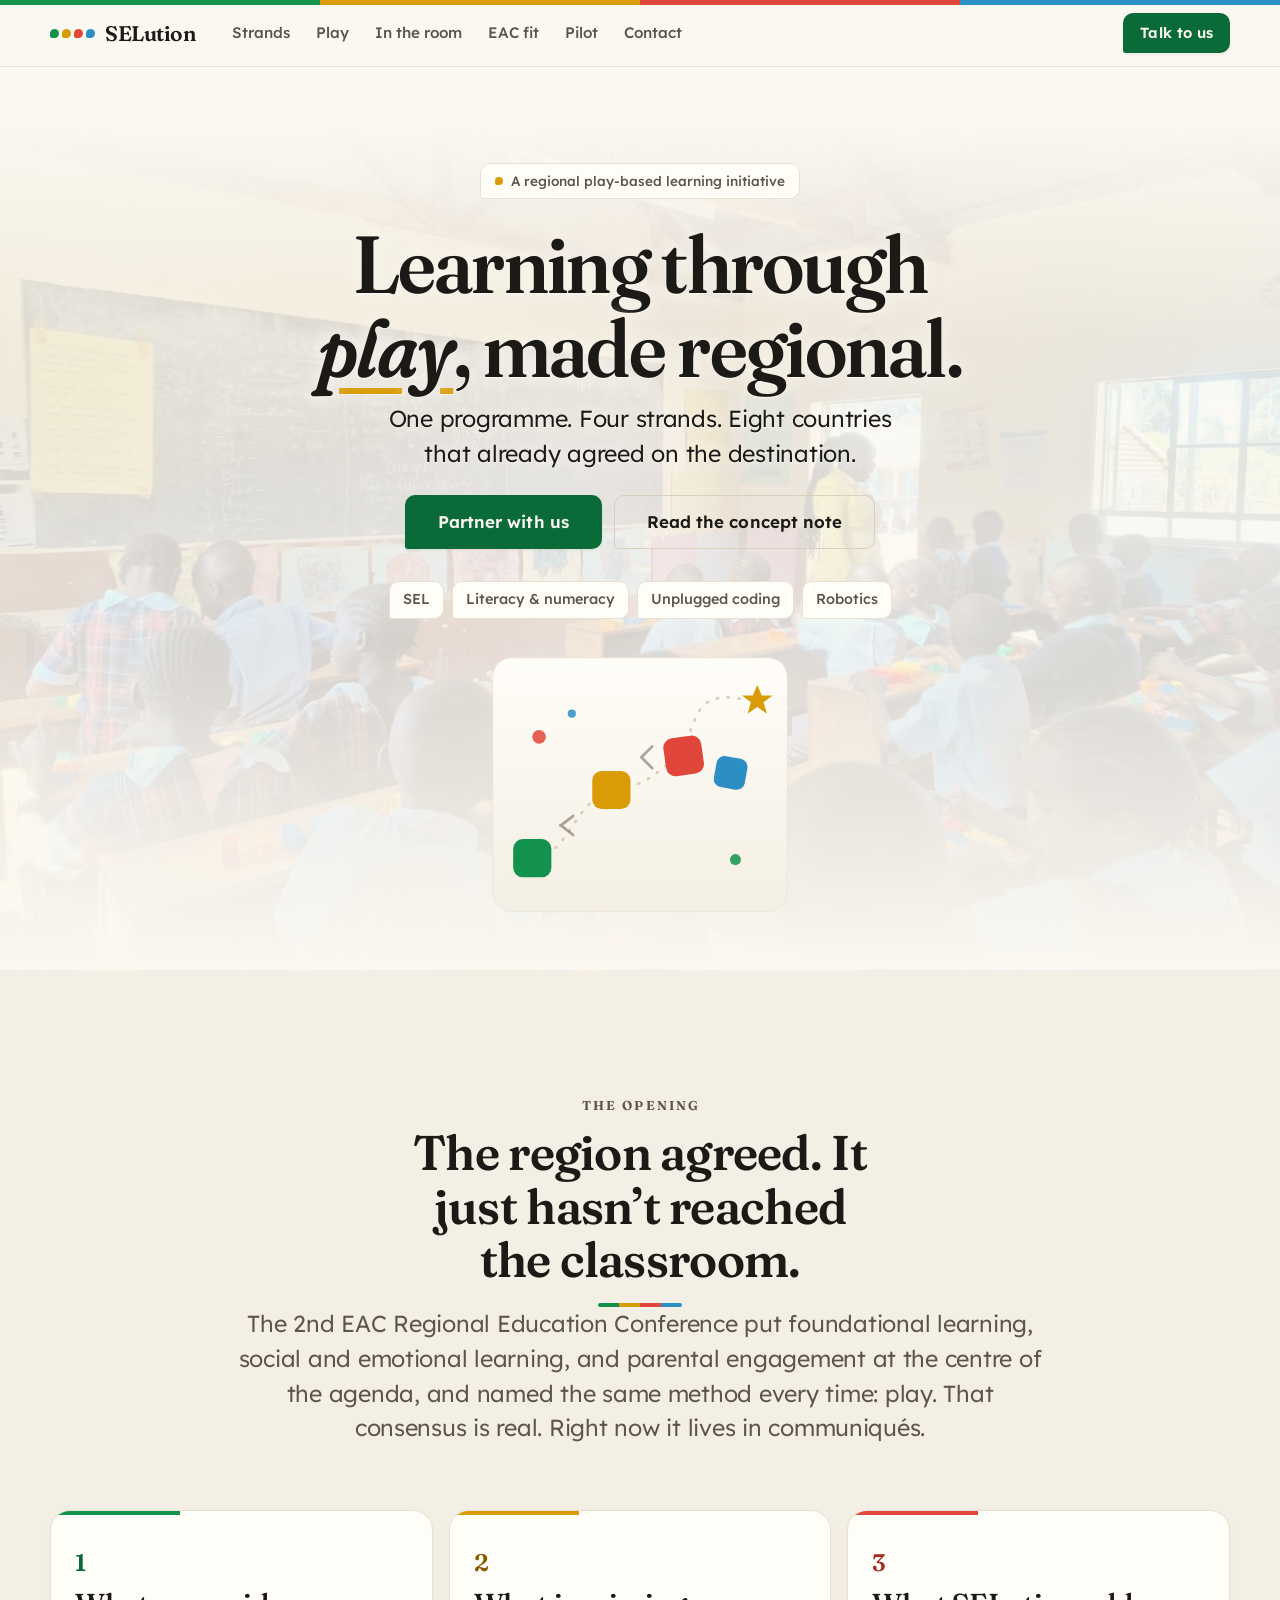
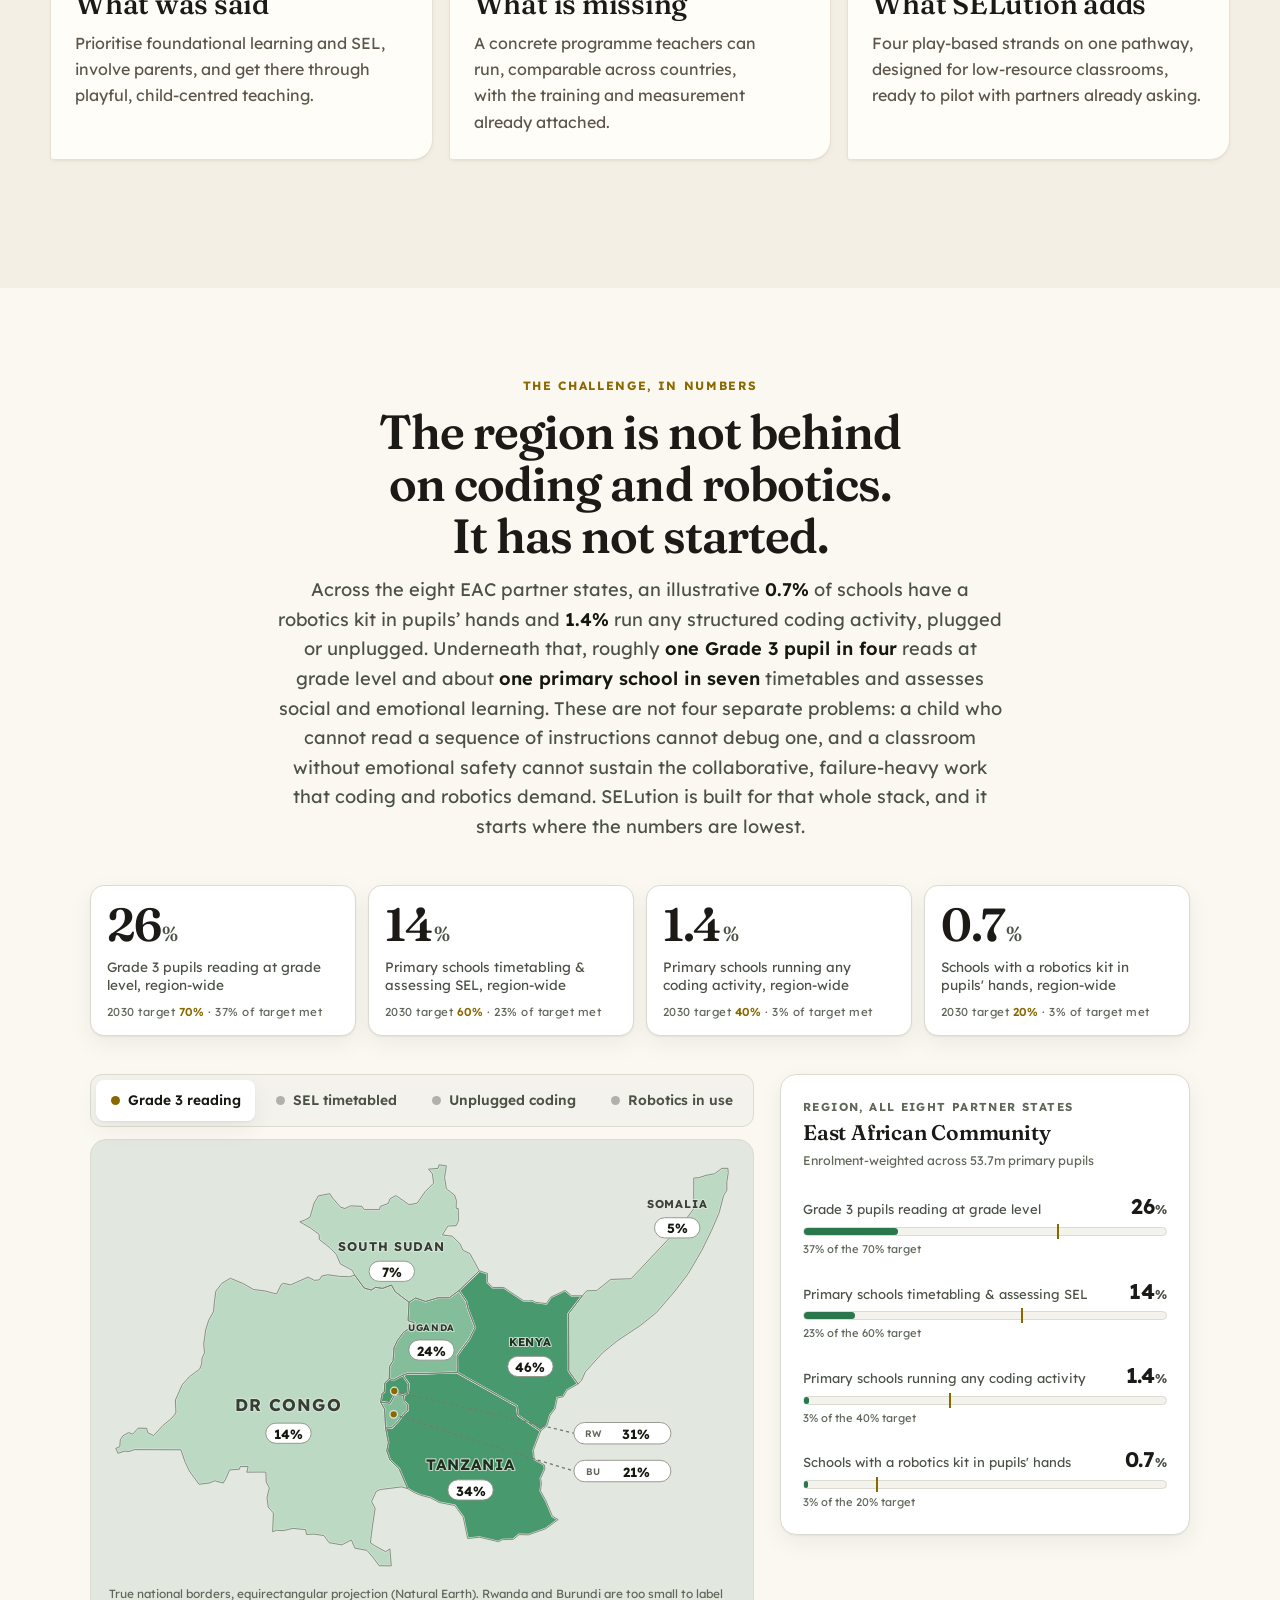
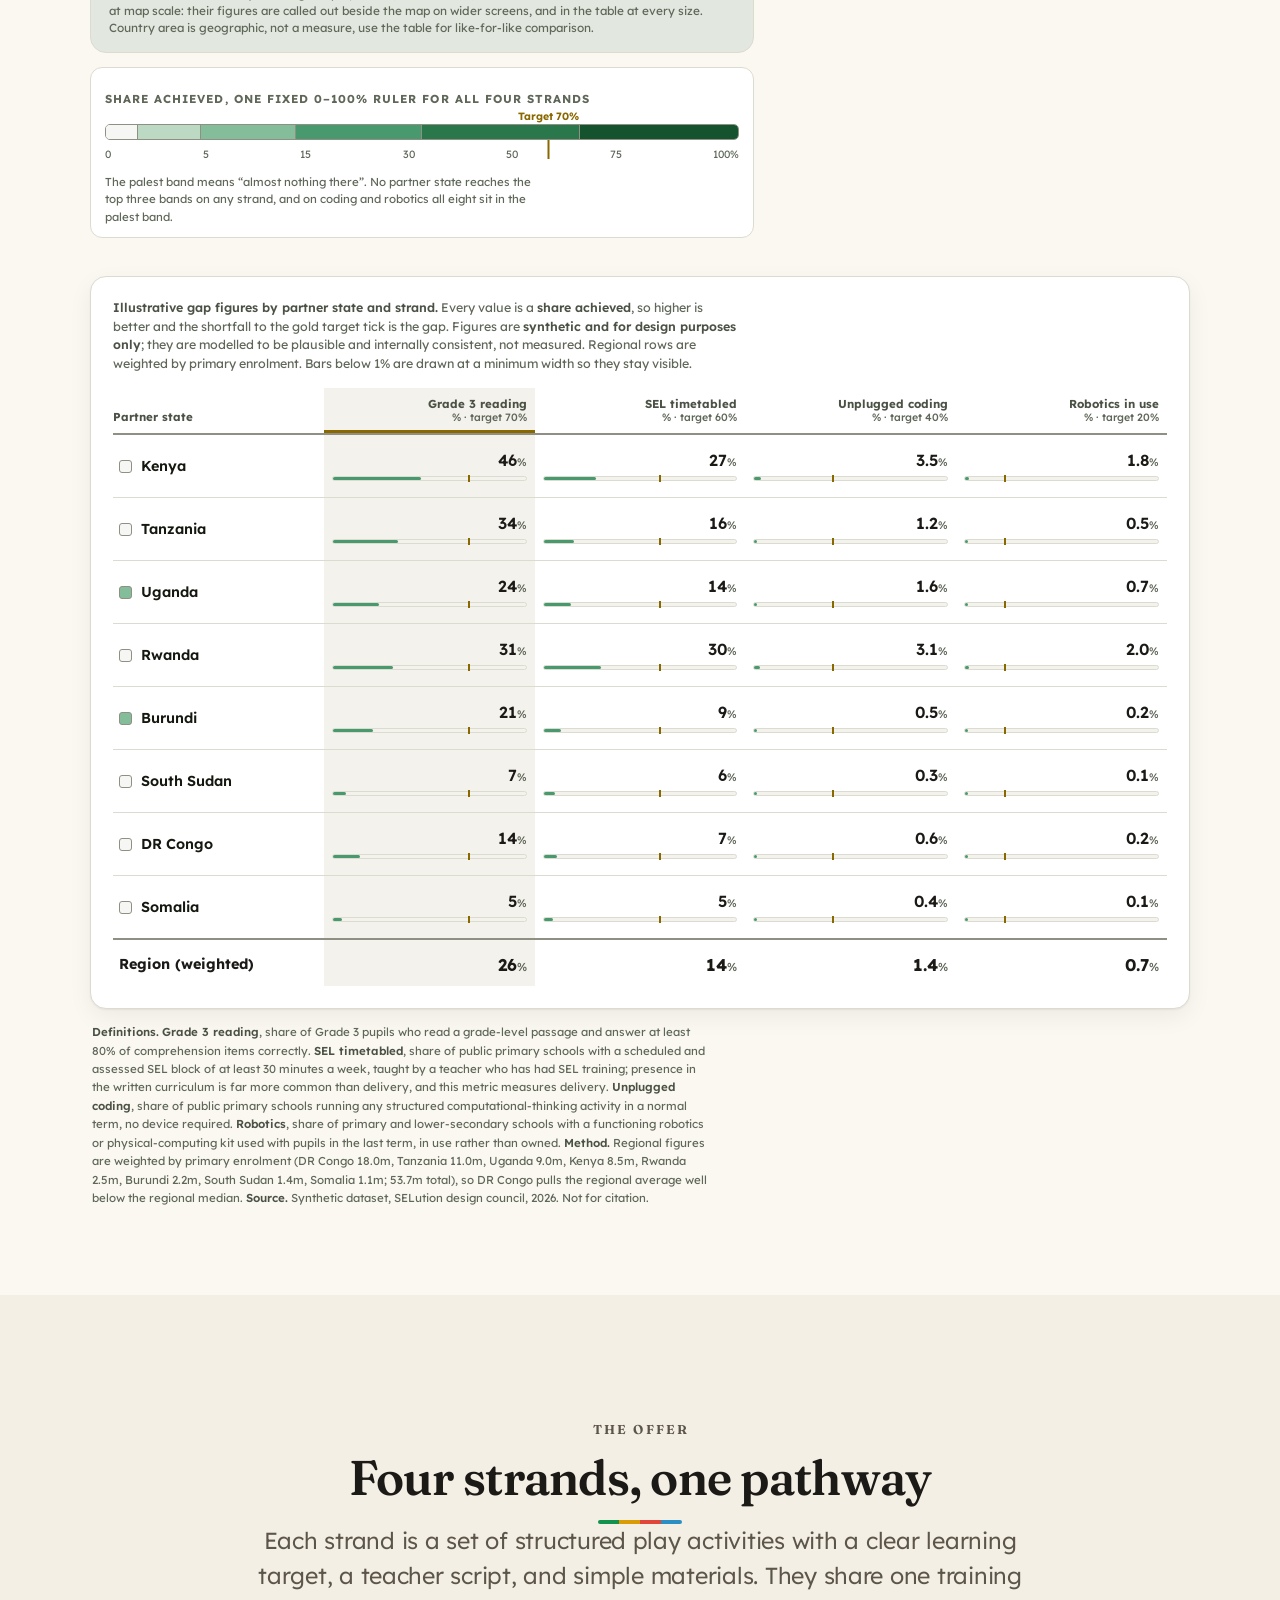
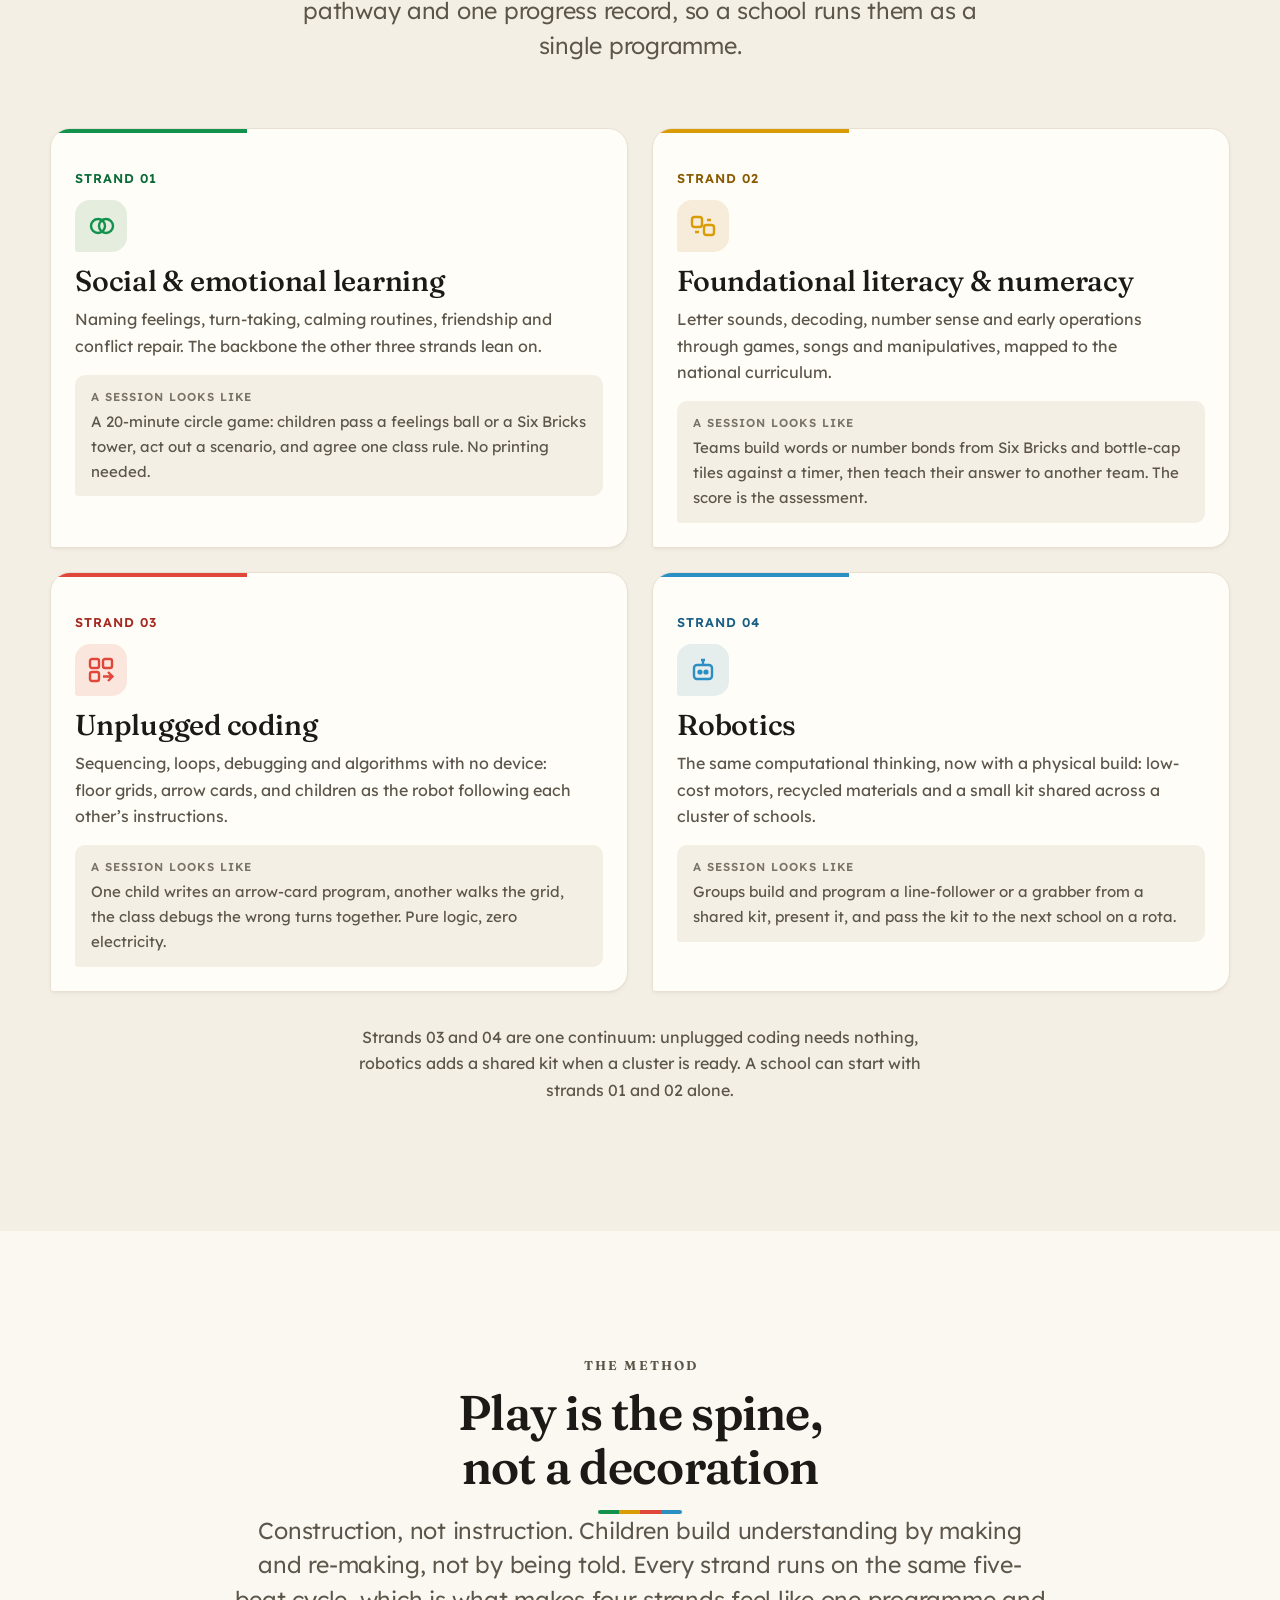
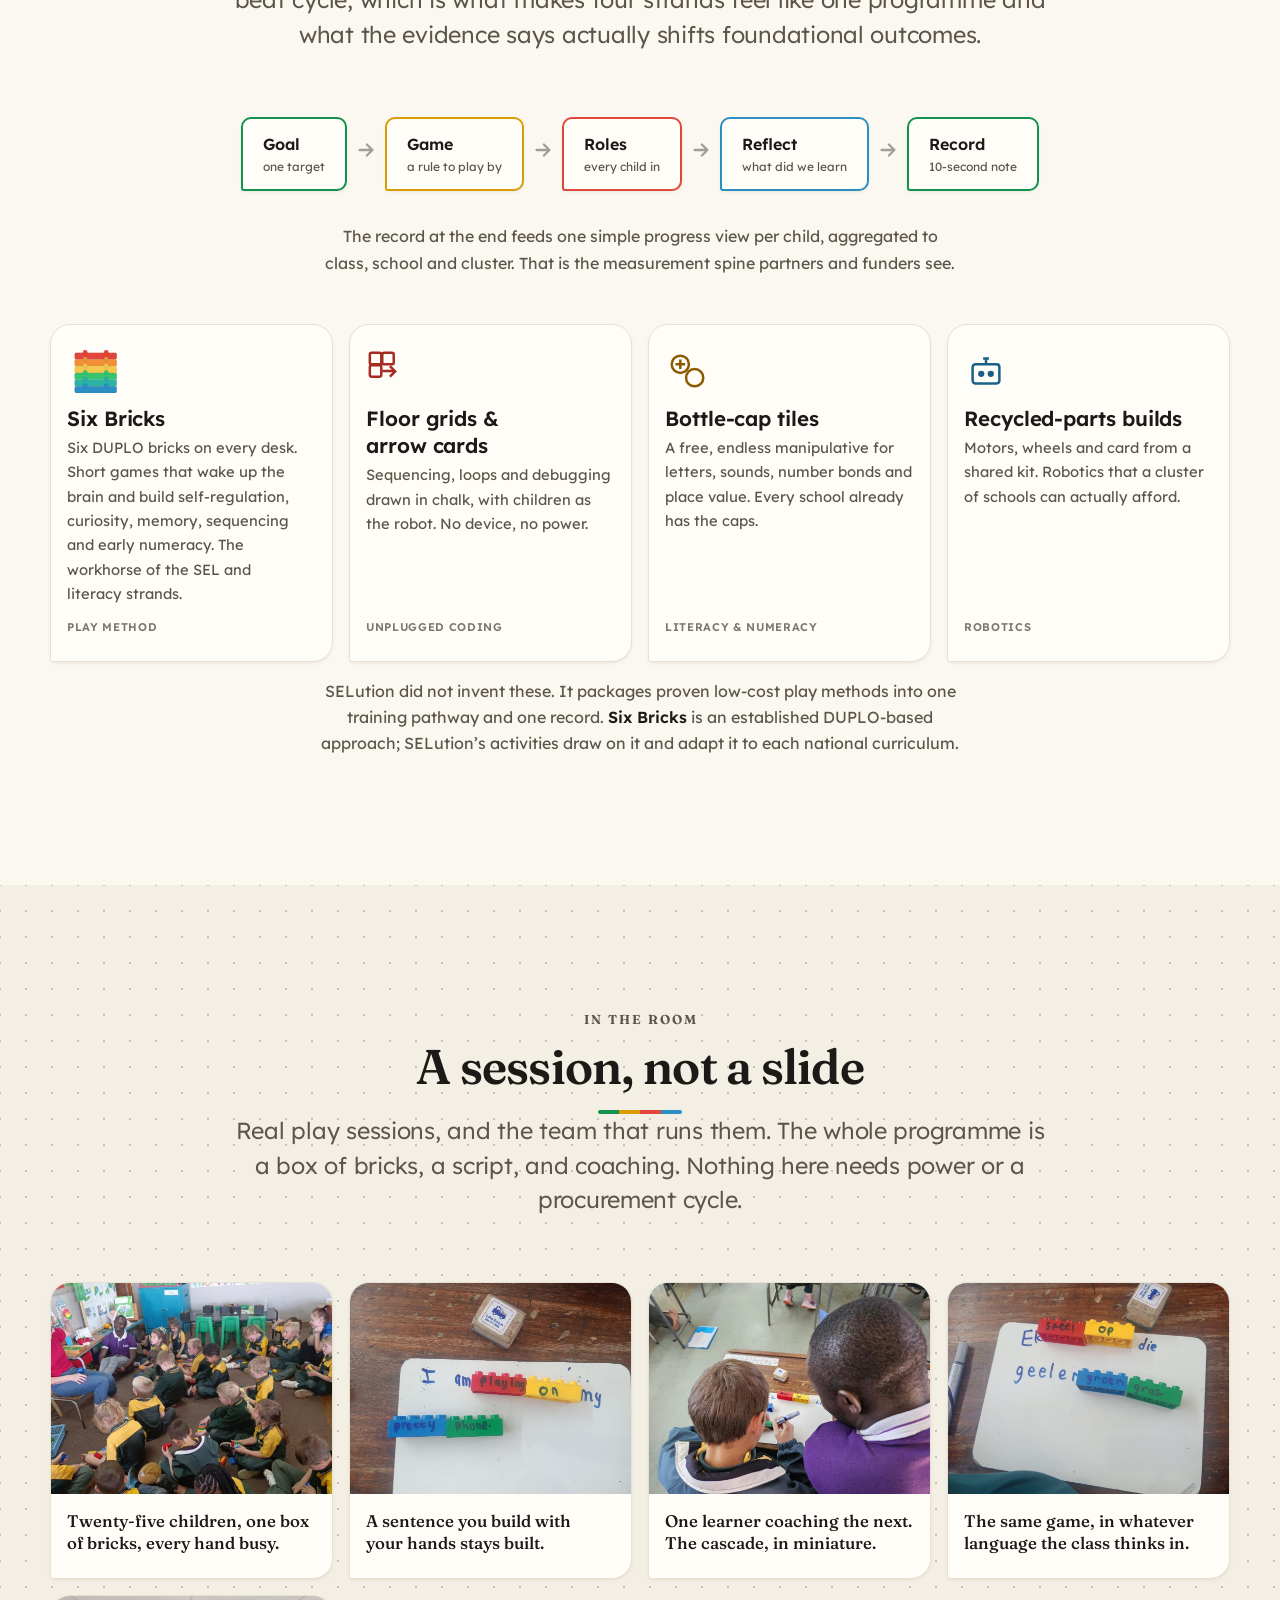
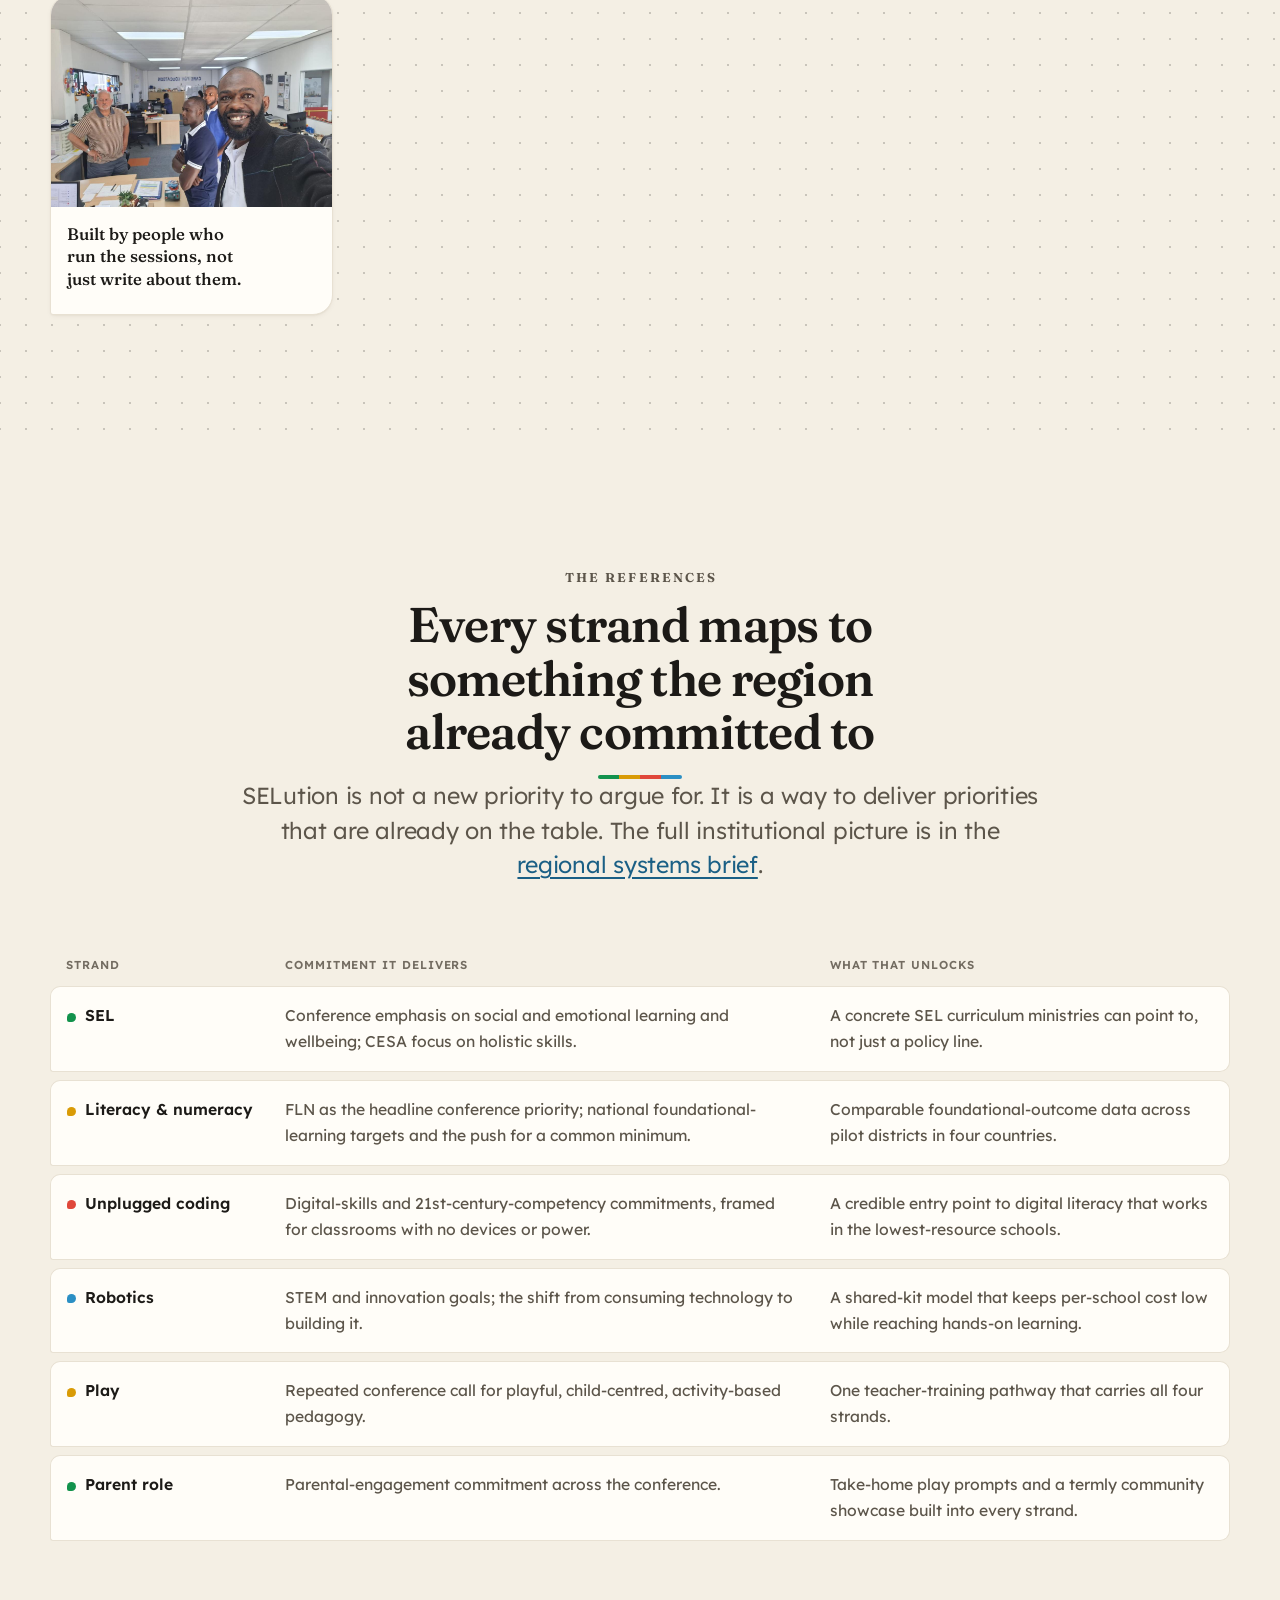
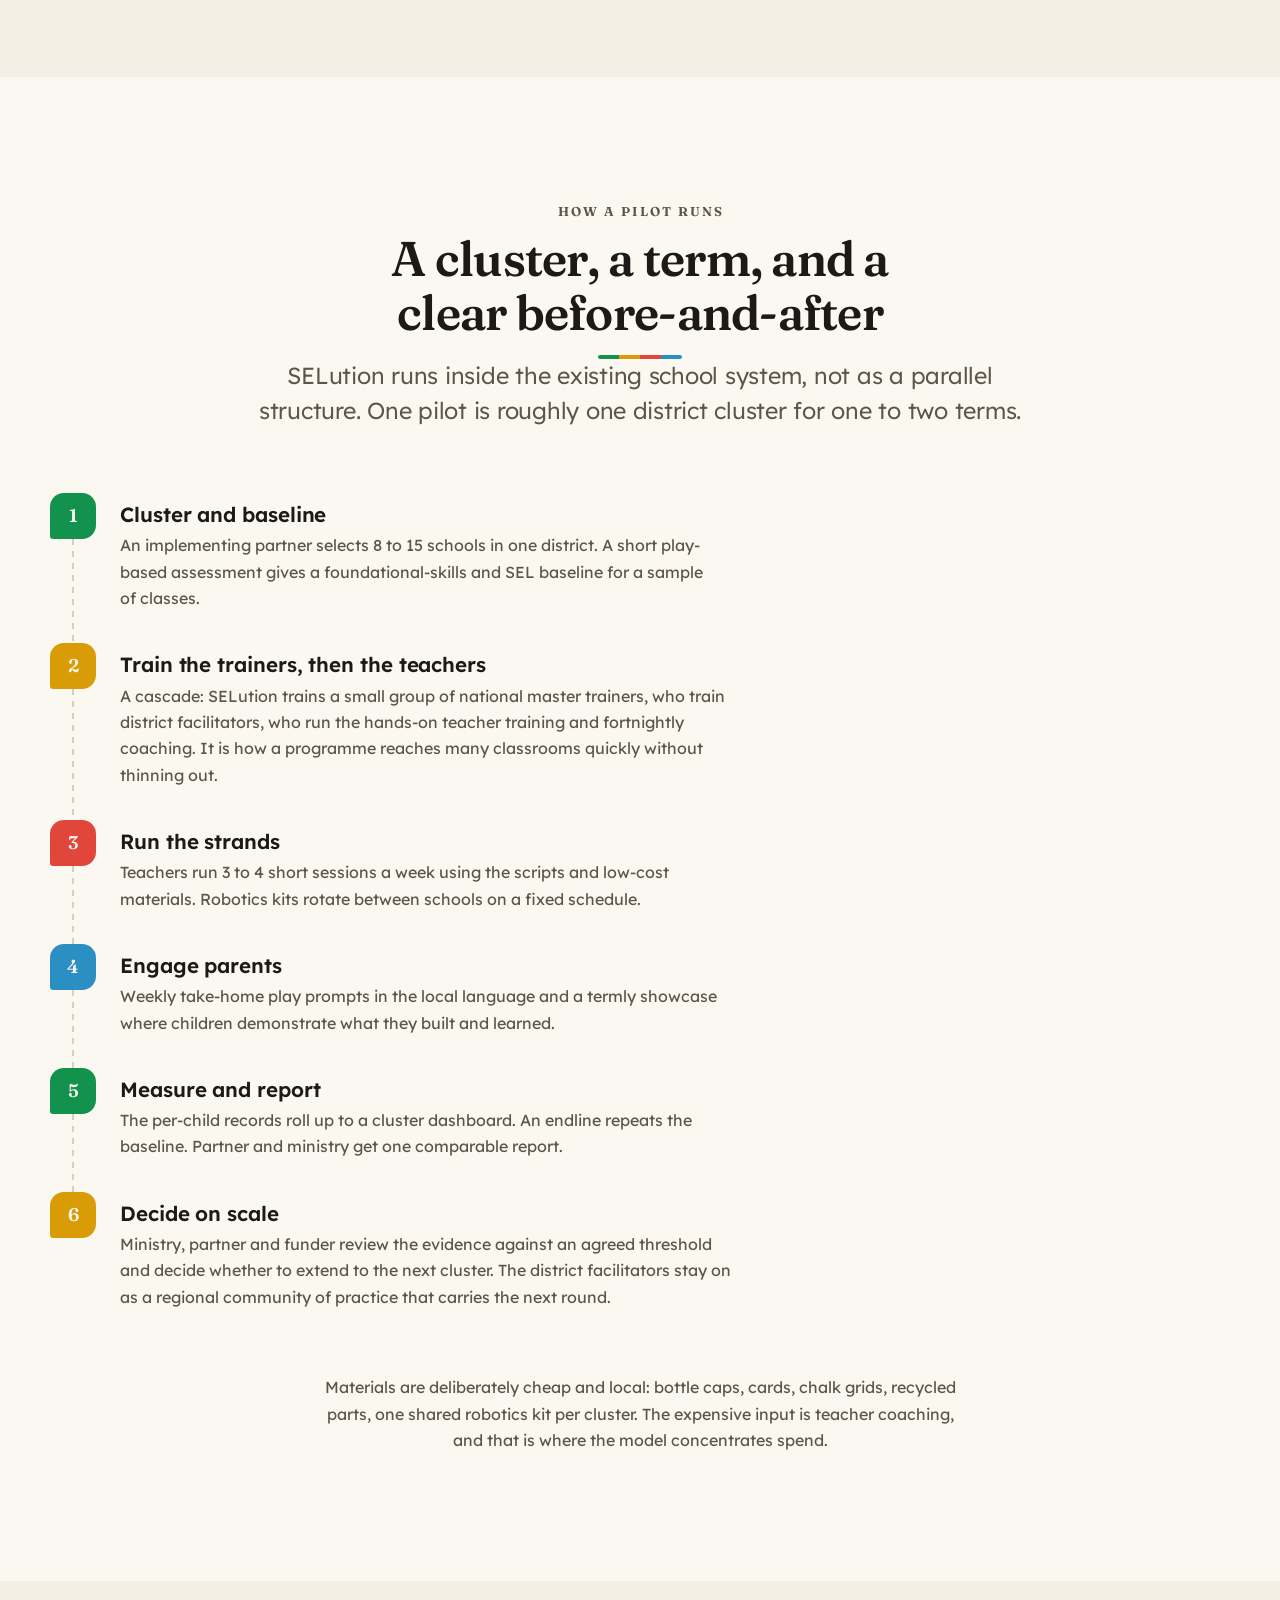
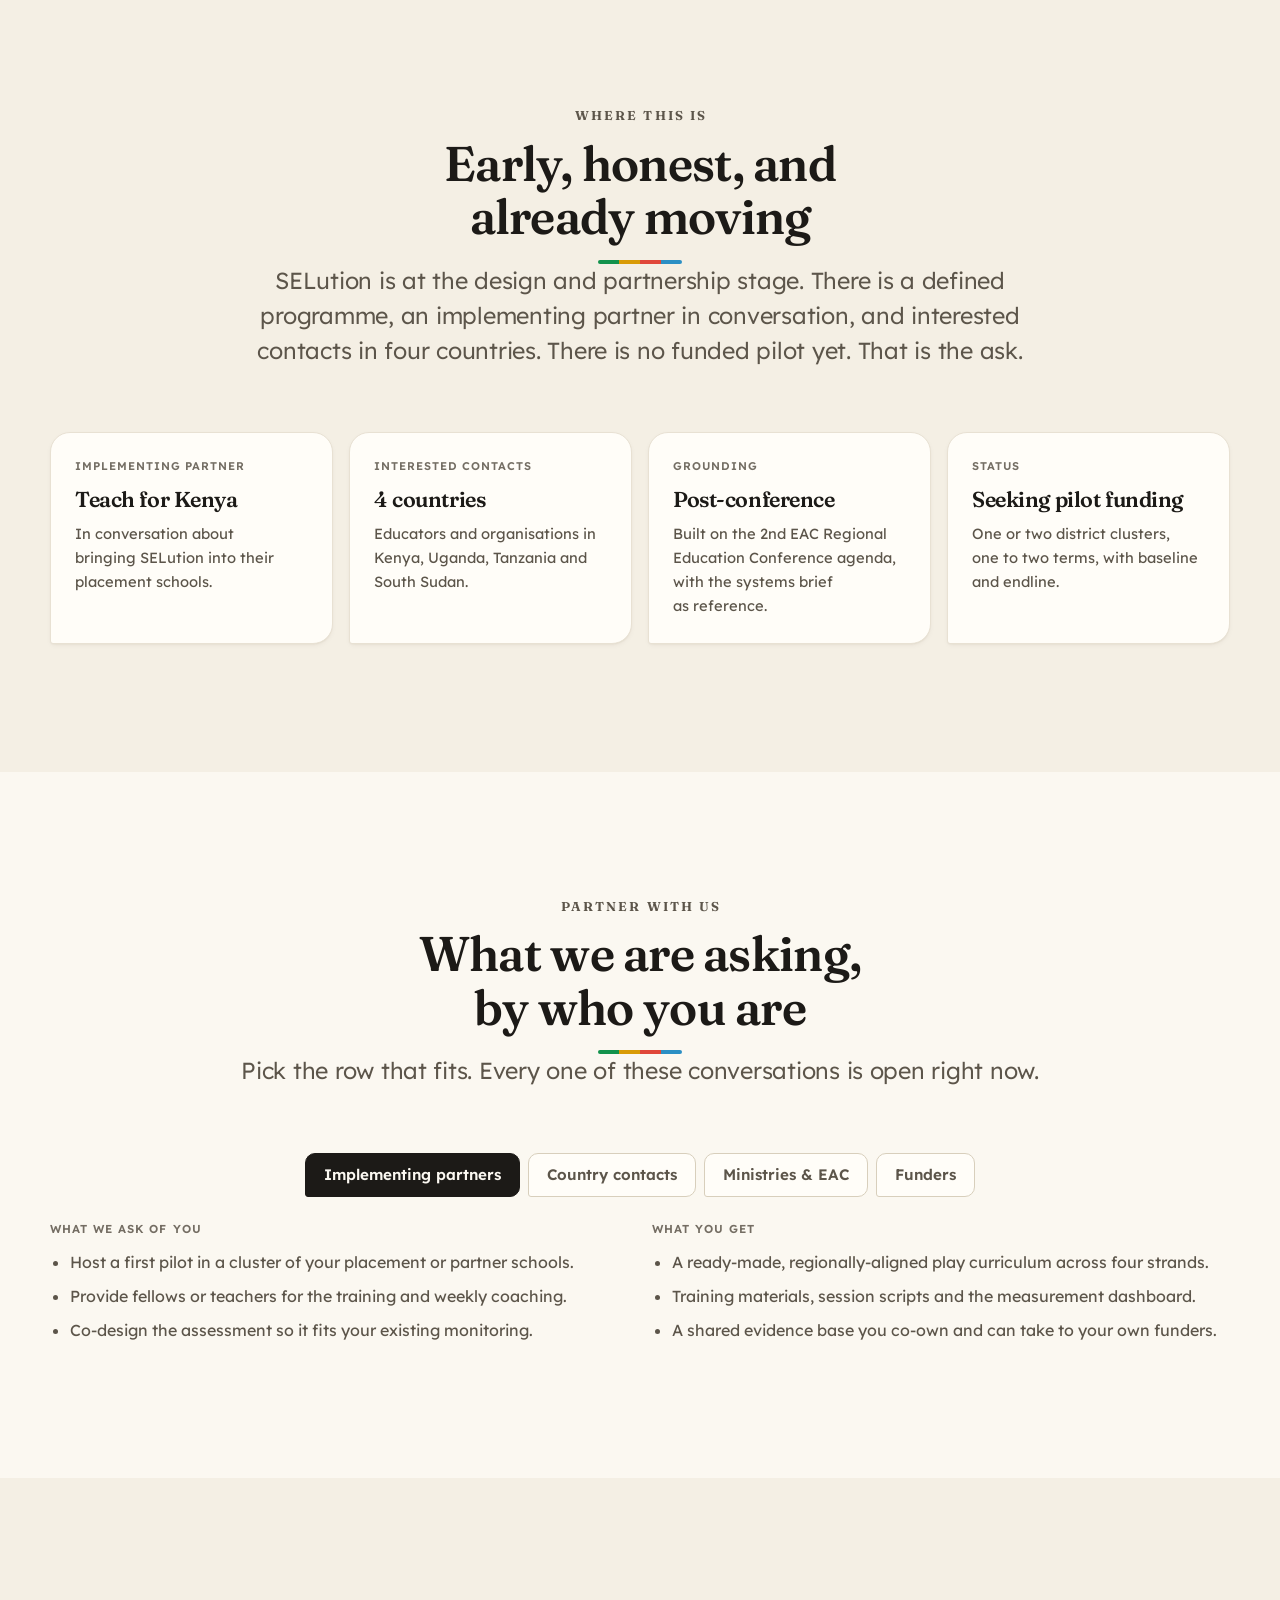
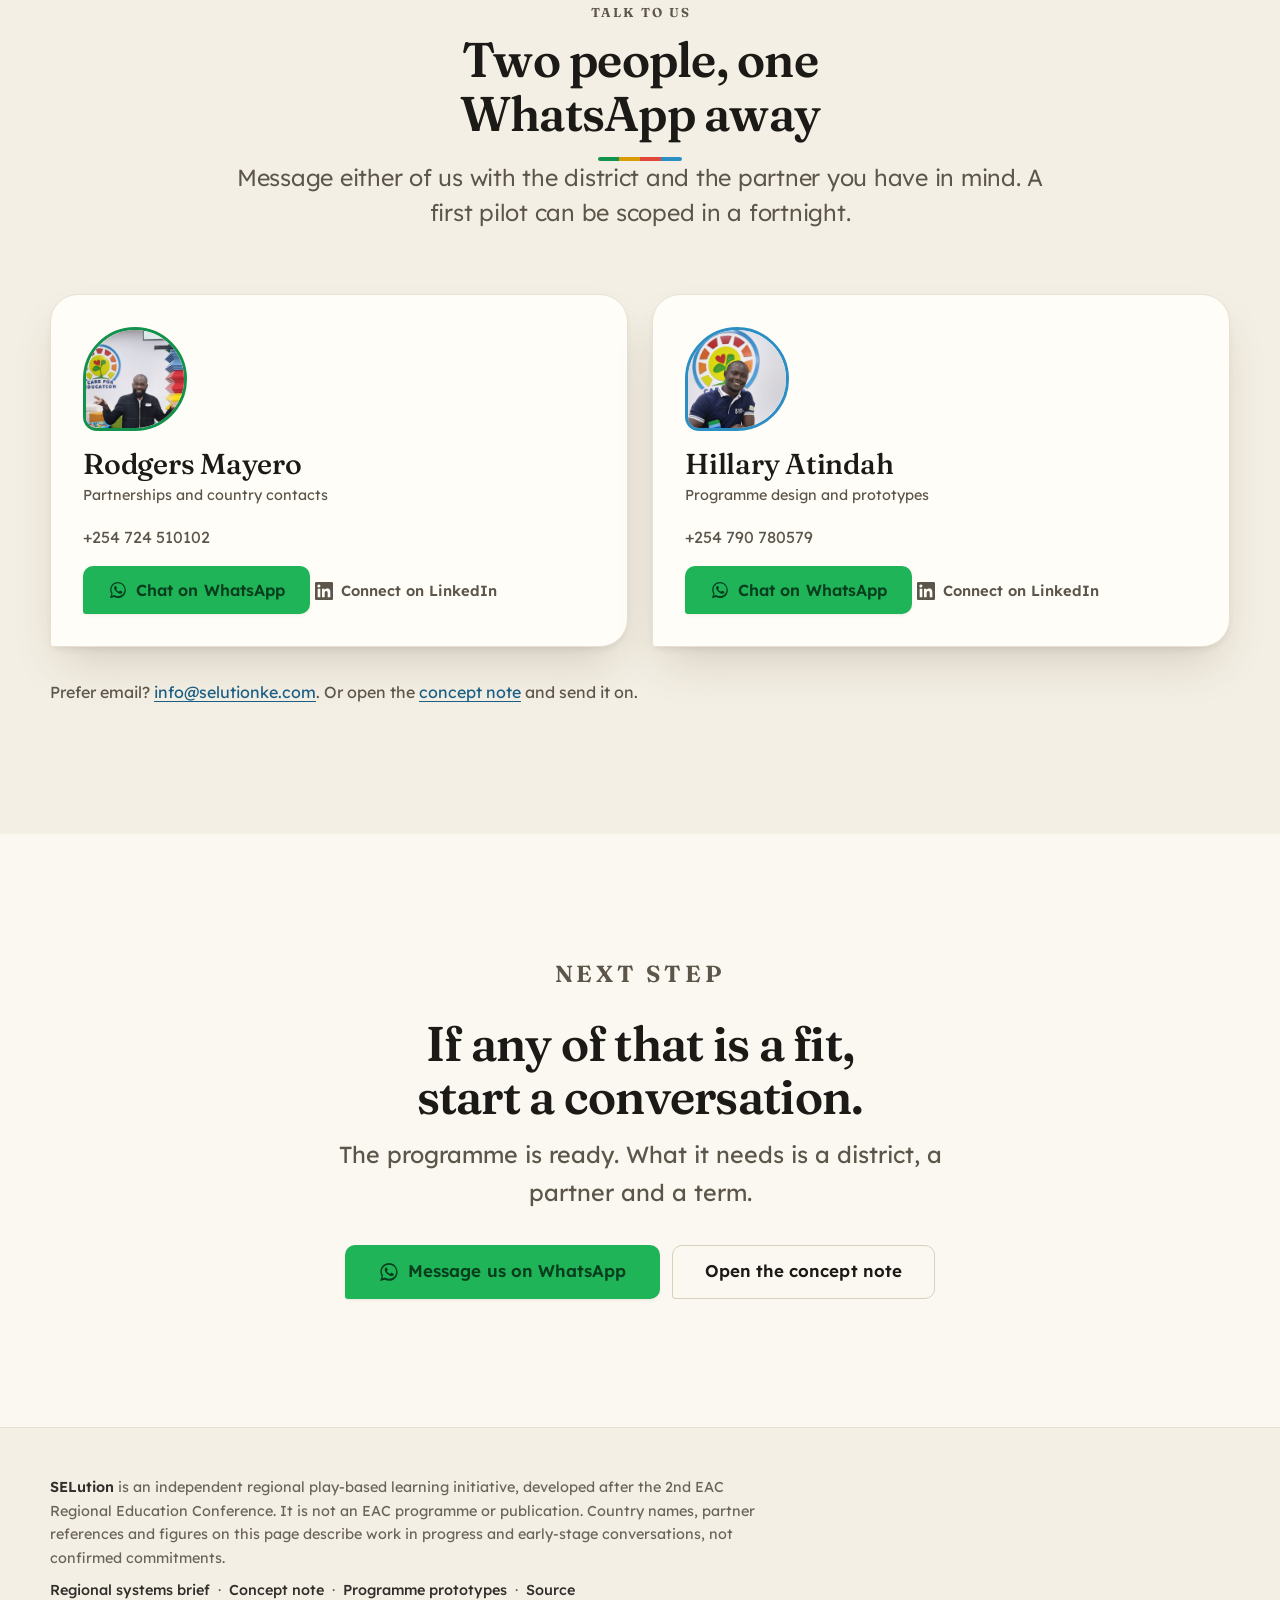
==== commit a0f10e55: "Use info@selutionke.com as the contact email Replaces the personal address on the site and concept n" ====
--- a/index.html
+++ b/index.html
@@ -683,7 +683,7 @@
           <a class="li" href="https://www.linkedin.com/in/hillary-atindah-60590817a/" target="_blank" rel="noopener"><svg viewBox="0 0 24 24" fill="currentColor" aria-hidden="true"><path d="M20.45 20.45h-3.56v-5.57c0-1.33-.03-3.04-1.85-3.04-1.85 0-2.13 1.44-2.13 2.94v5.67H9.35V9h3.42v1.56h.05c.48-.9 1.64-1.85 3.37-1.85 3.6 0 4.27 2.37 4.27 5.46v6.28zM5.34 7.43a2.07 2.07 0 110-4.13 2.07 2.07 0 010 4.13zM7.12 20.45H3.56V9h3.56v11.45zM22.22 0H1.77C.79 0 0 .77 0 1.72v20.55C0 23.23.79 24 1.77 24h20.45c.98 0 1.78-.77 1.78-1.73V1.72C24 .77 23.2 0 22.22 0z"/></svg>Connect on LinkedIn</a>
         </div>
       </div>
-      <p class="contact-alt">Prefer email? <a href="mailto:atindahhillary@gmail.com?subject=SELution%20pilot">atindahhillary@gmail.com</a>. Or open the <a href="concept-note.html">concept note</a> and send it on.</p>
+      <p class="contact-alt">Prefer email? <a href="mailto:info@selutionke.com?subject=SELution%20pilot">info@selutionke.com</a>. Or open the <a href="concept-note.html">concept note</a> and send it on.</p>
     </div>
   </section>
 
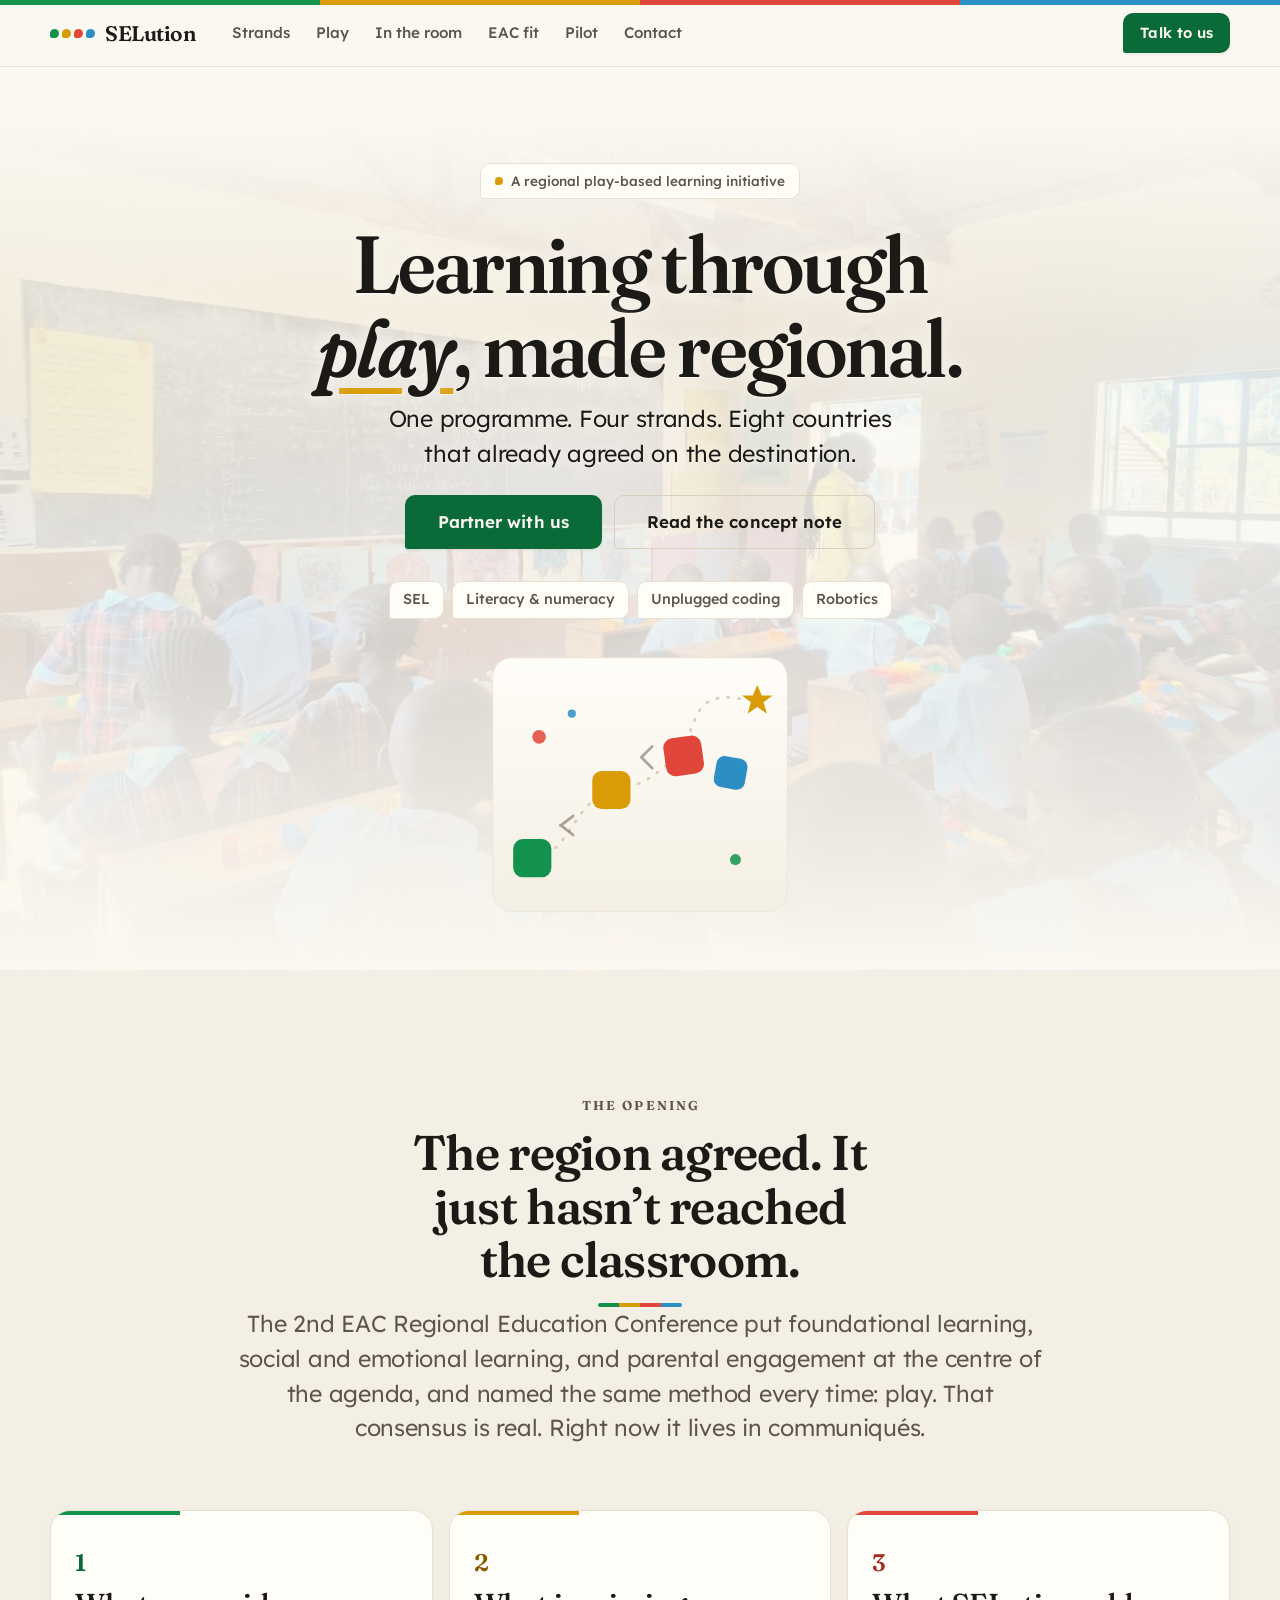
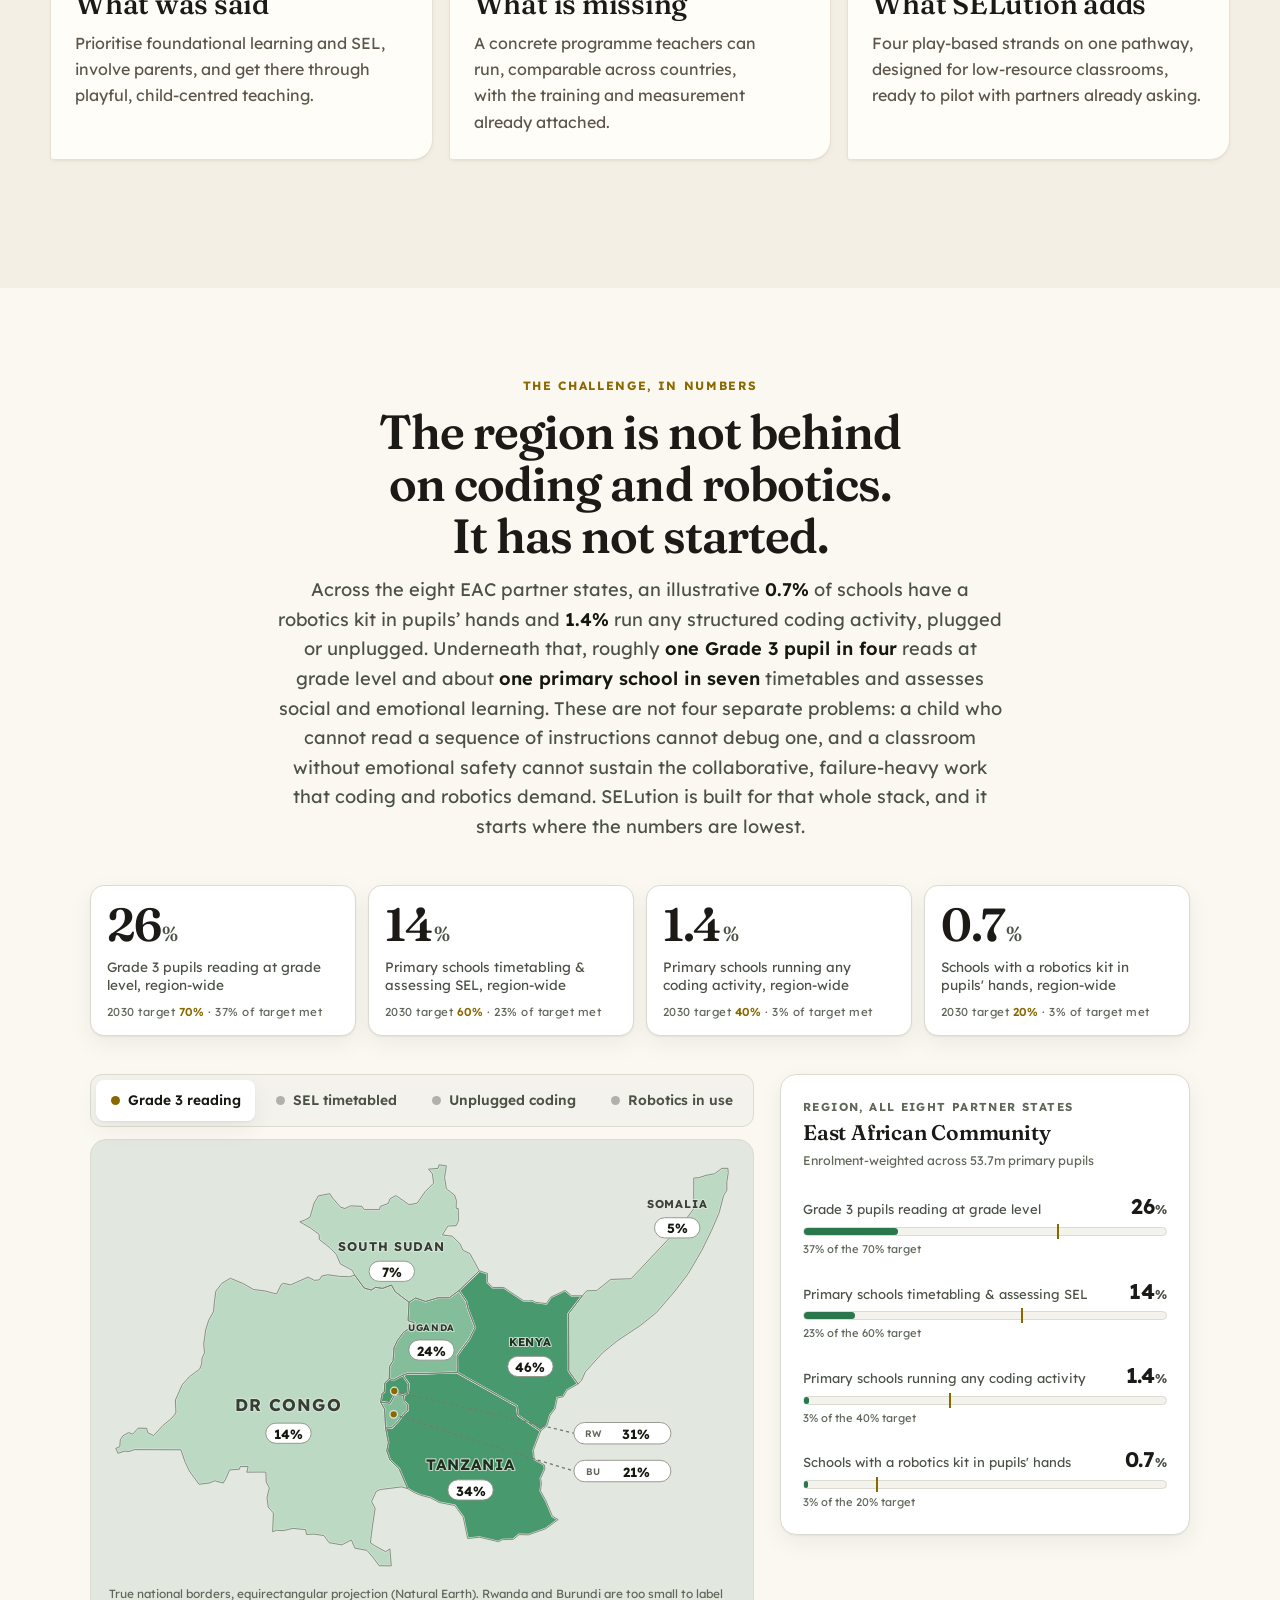
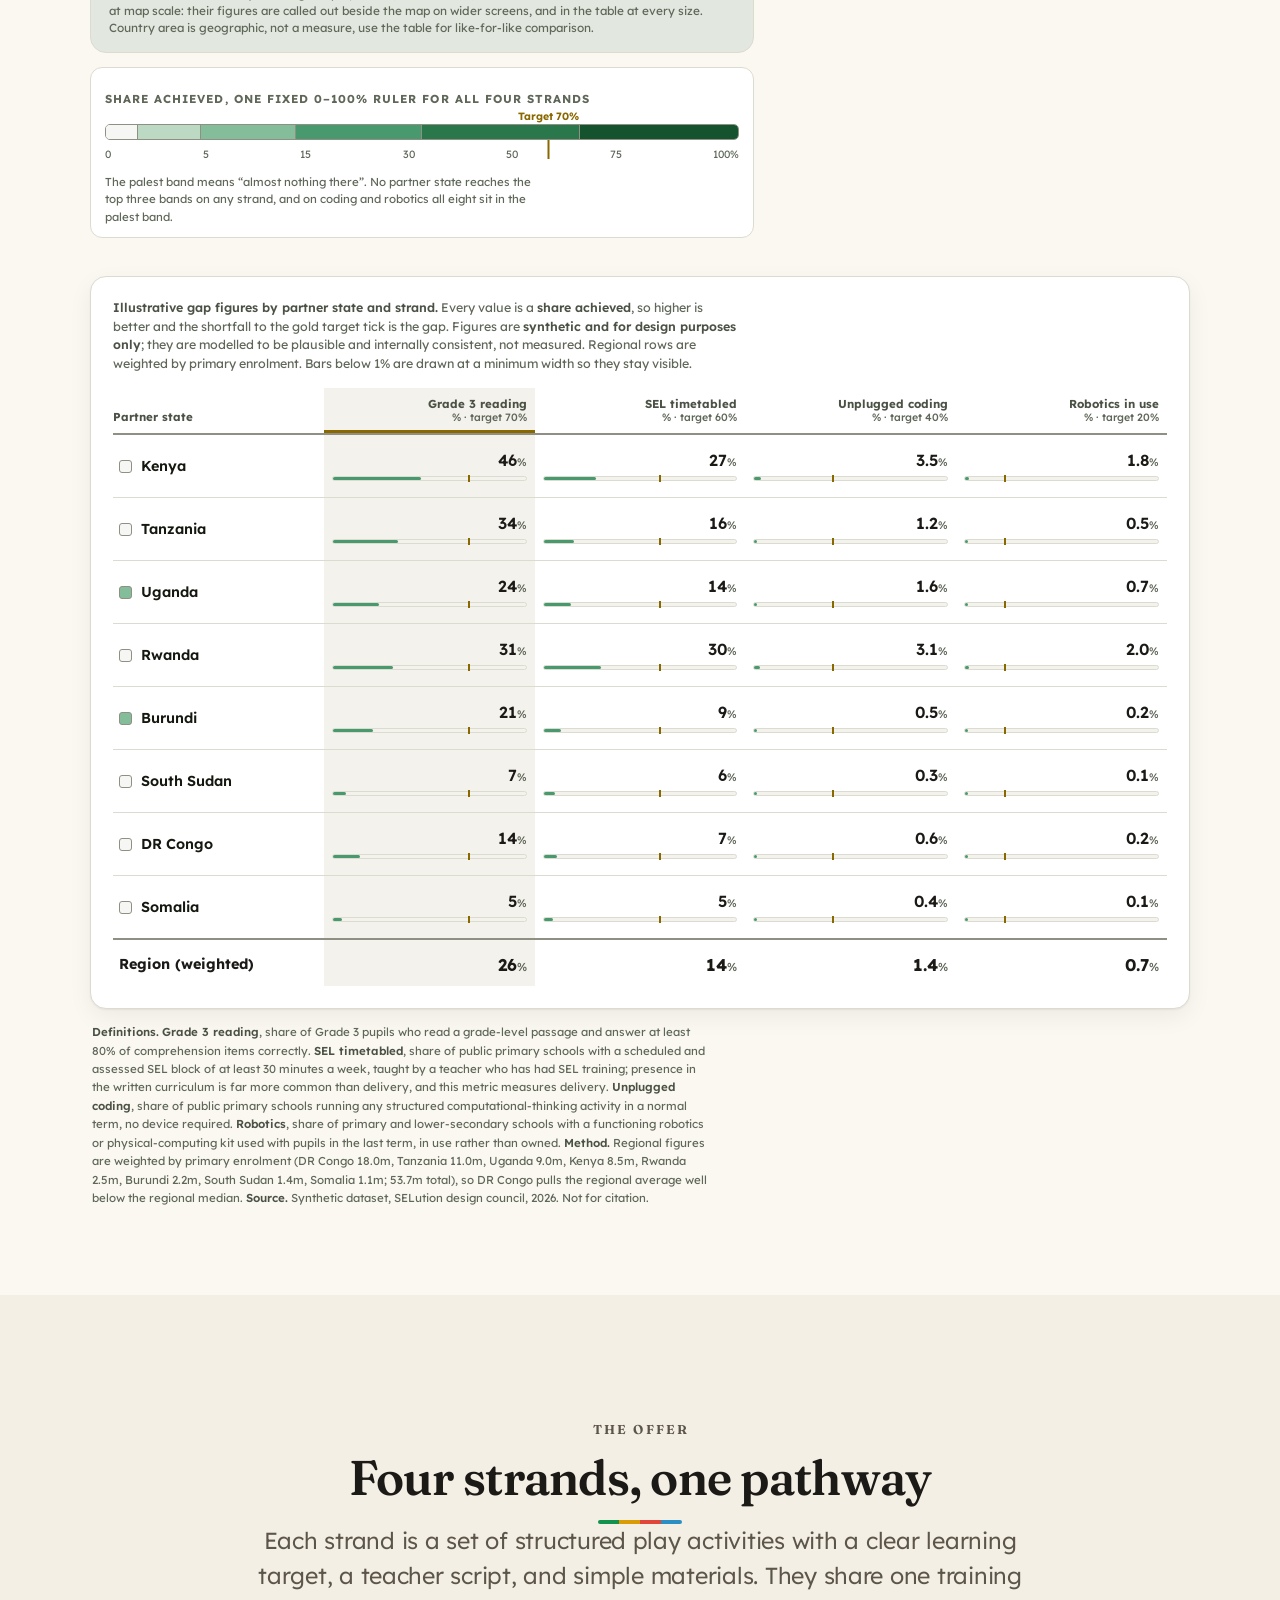
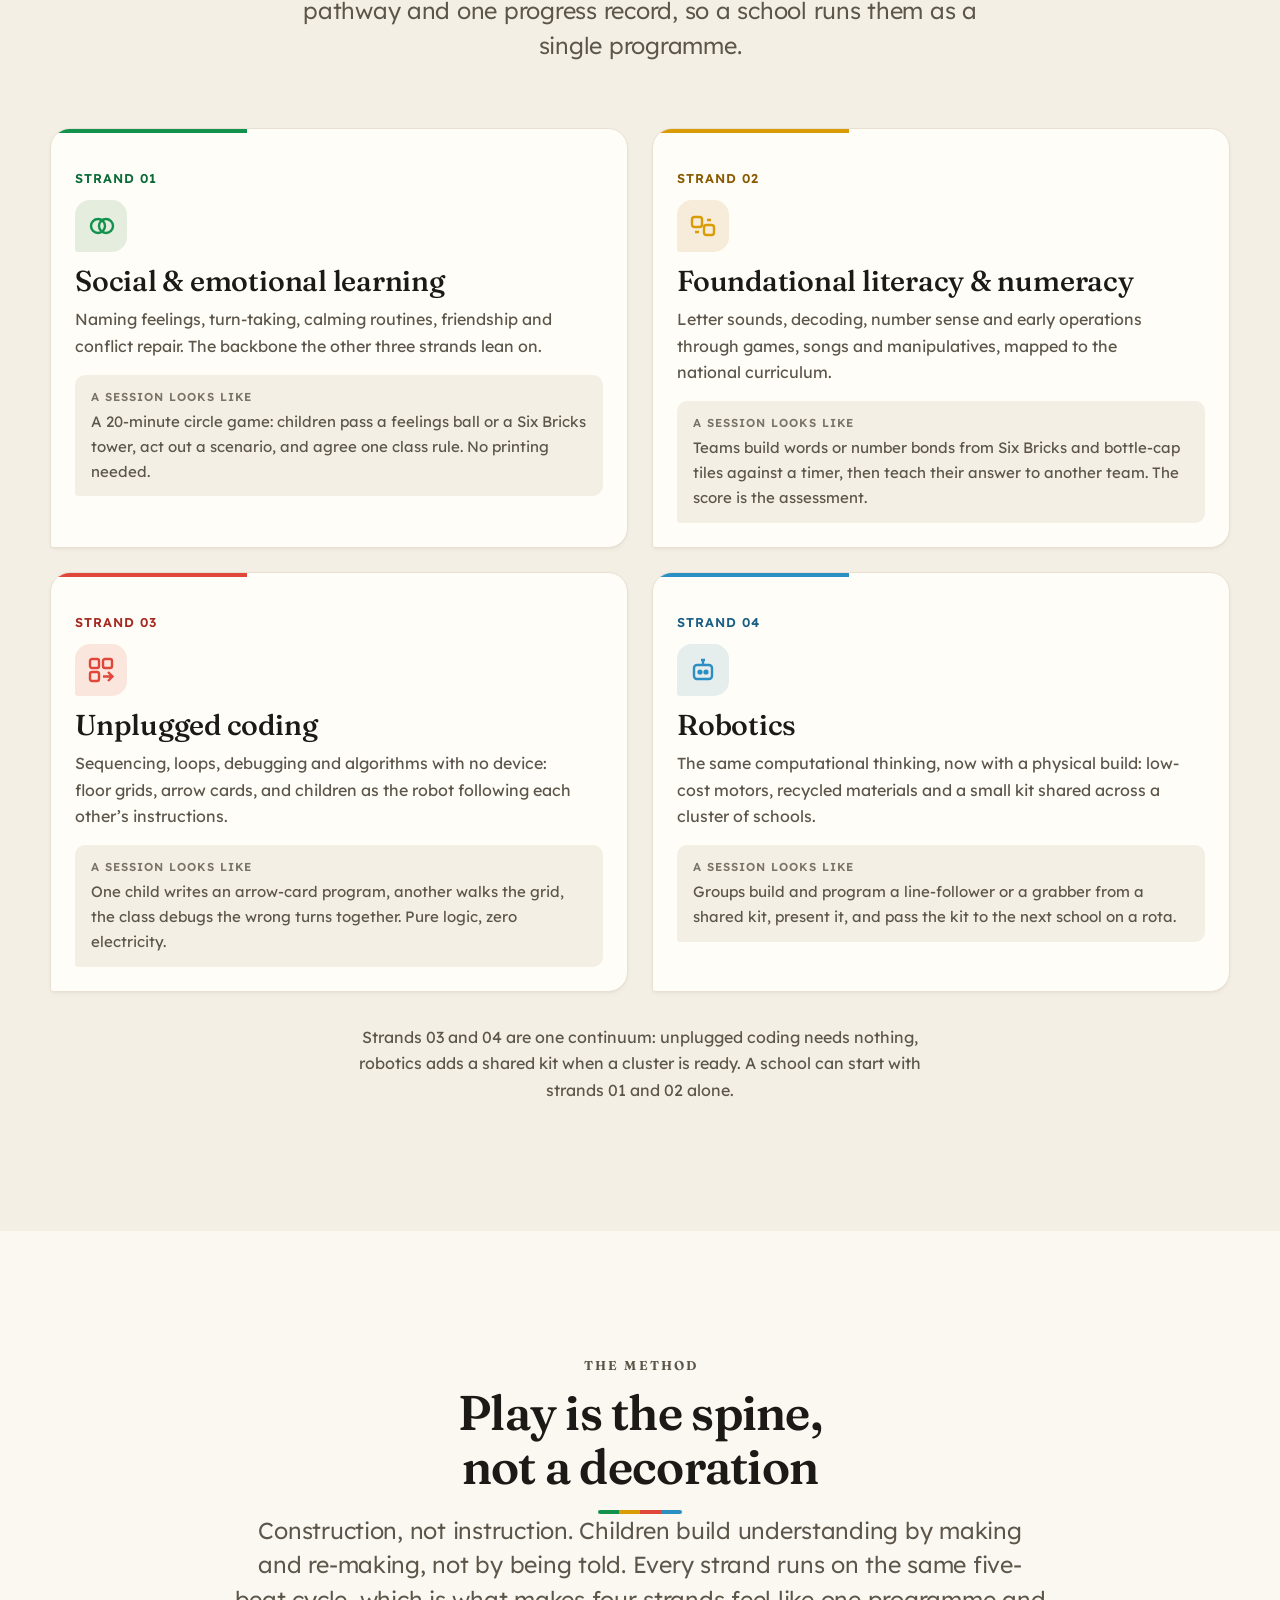
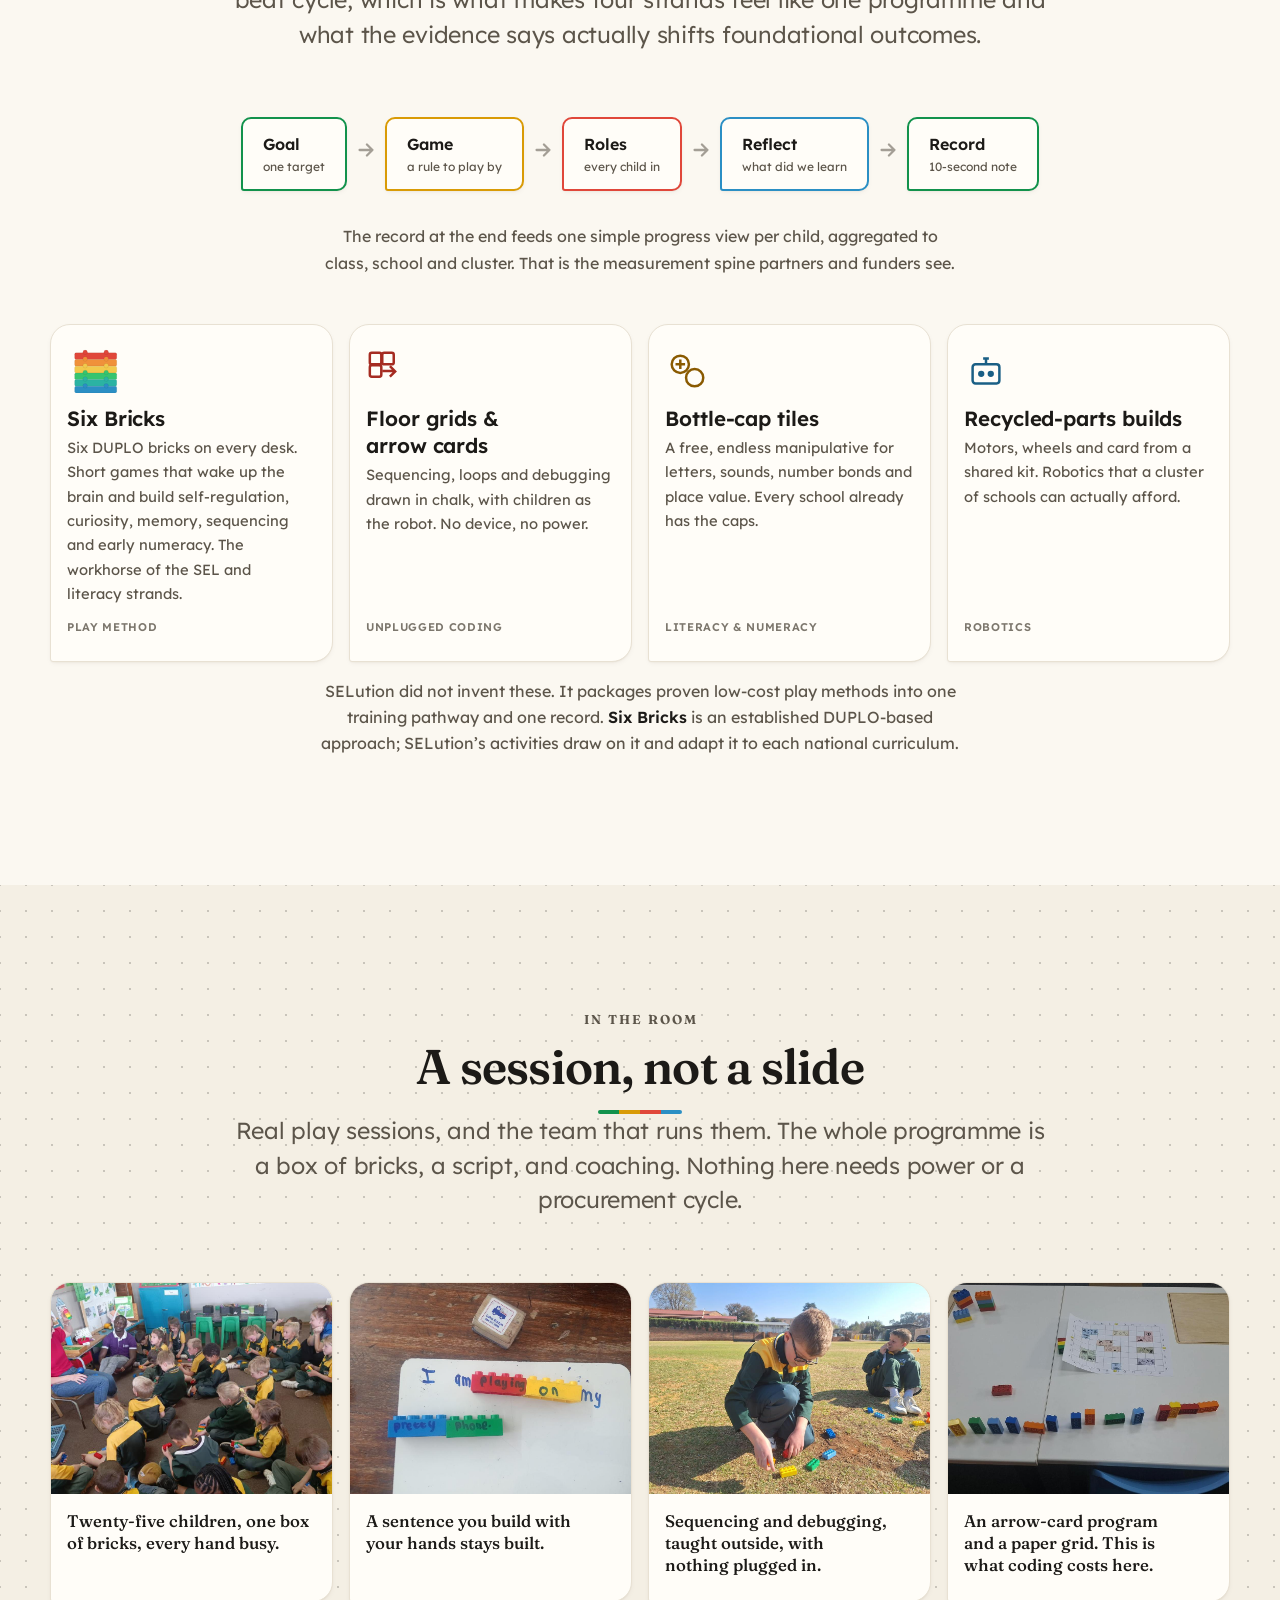
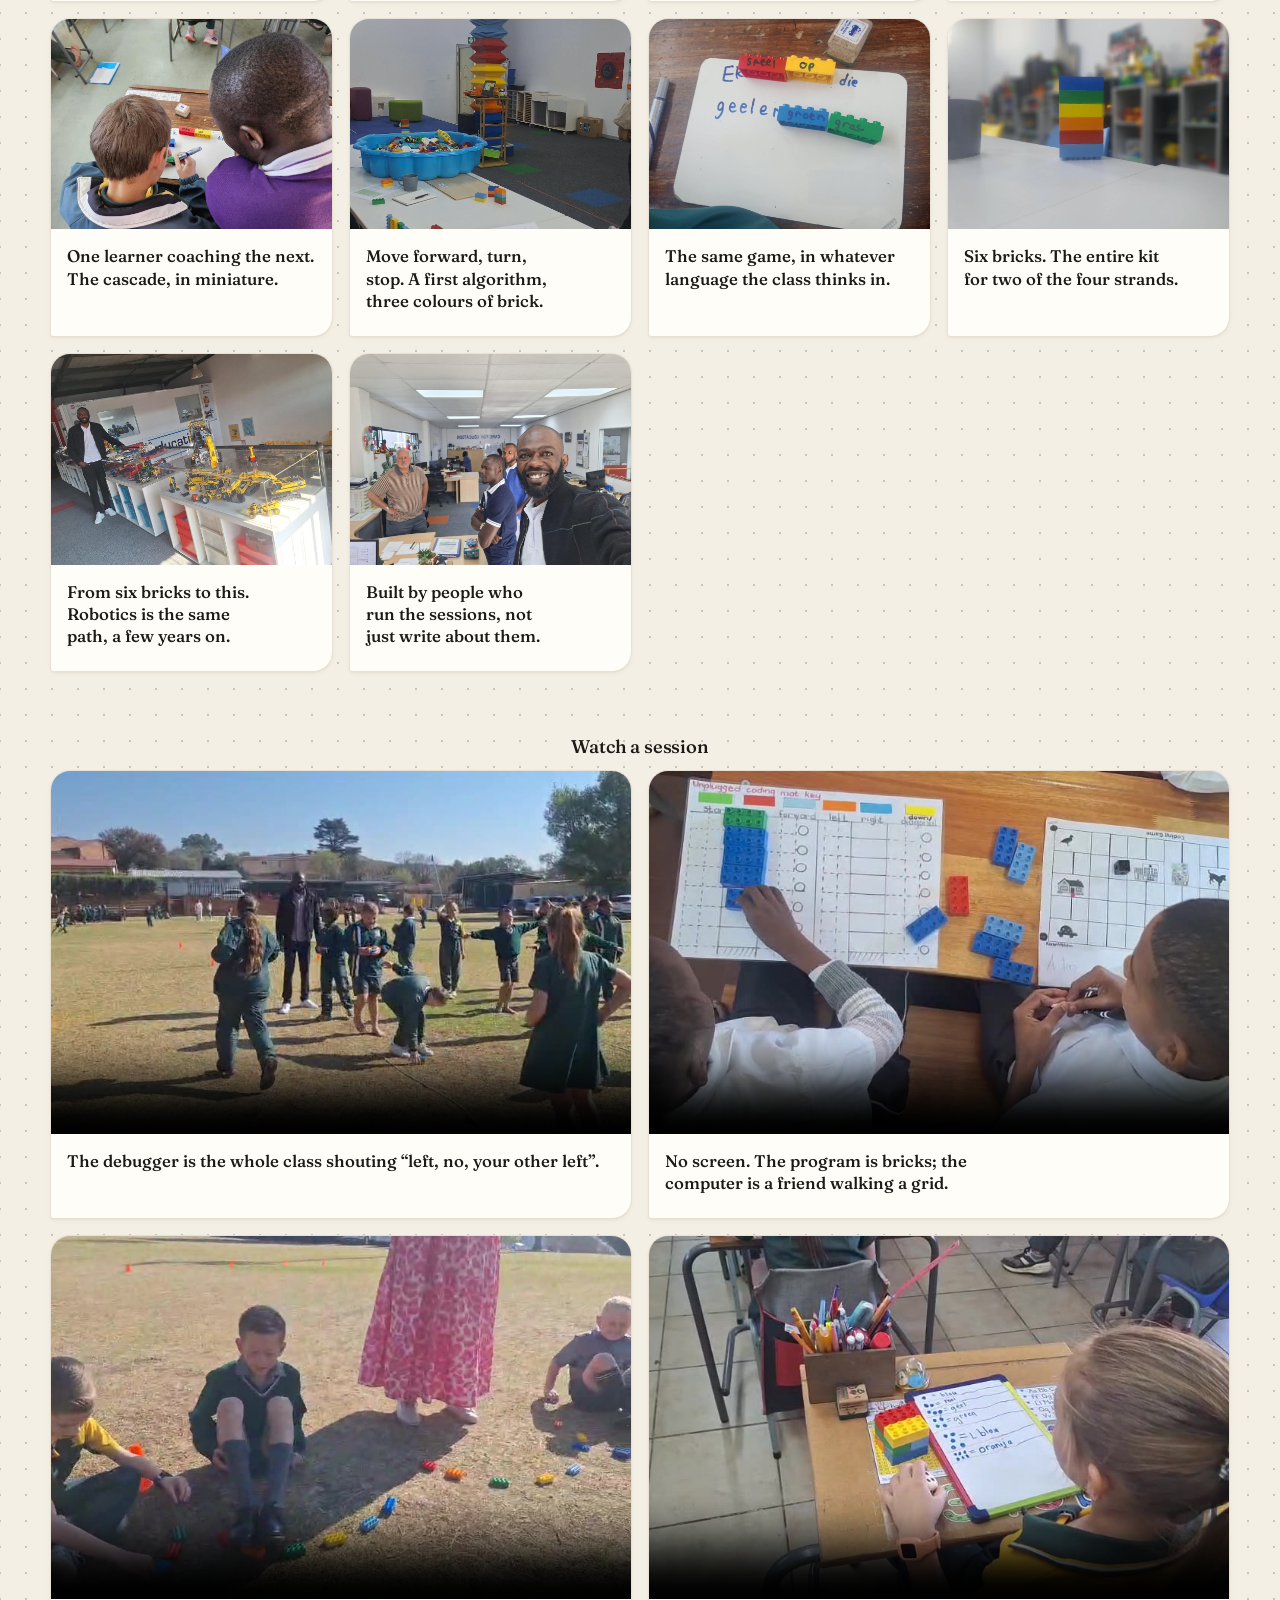
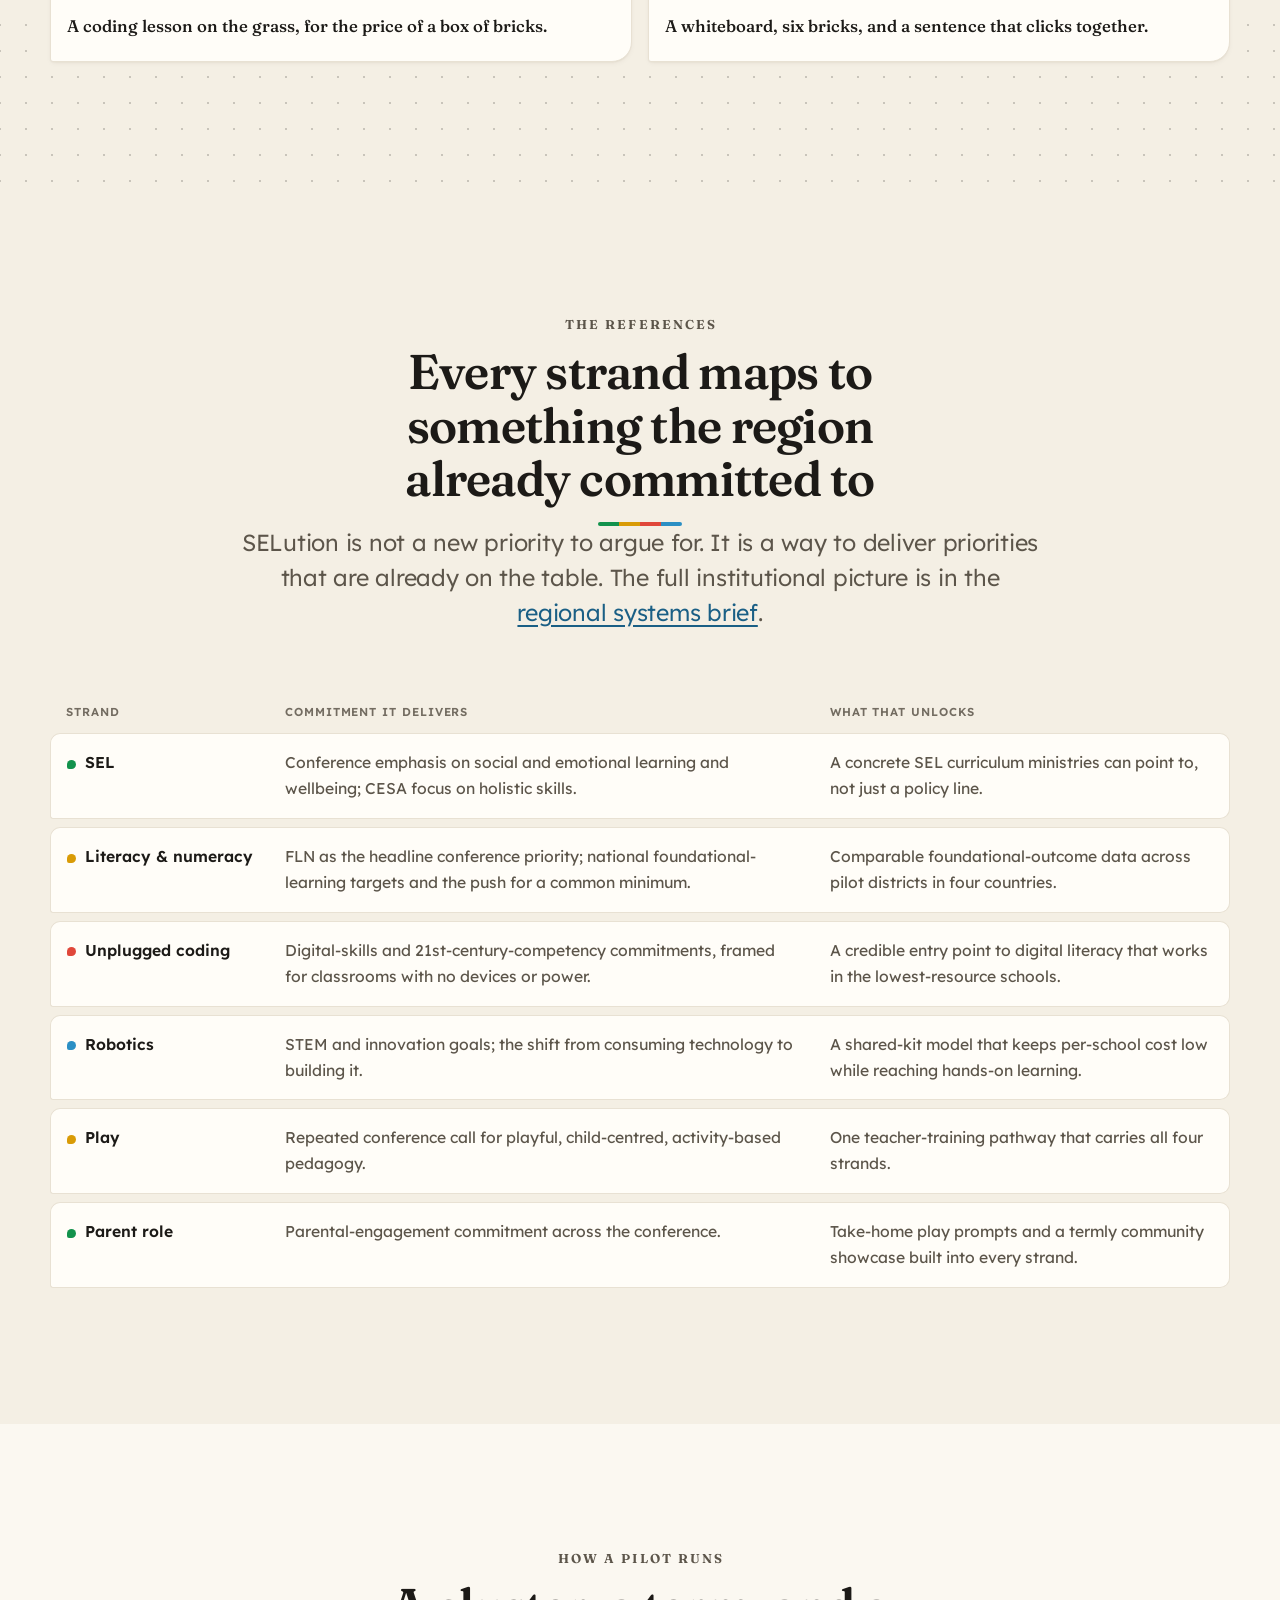
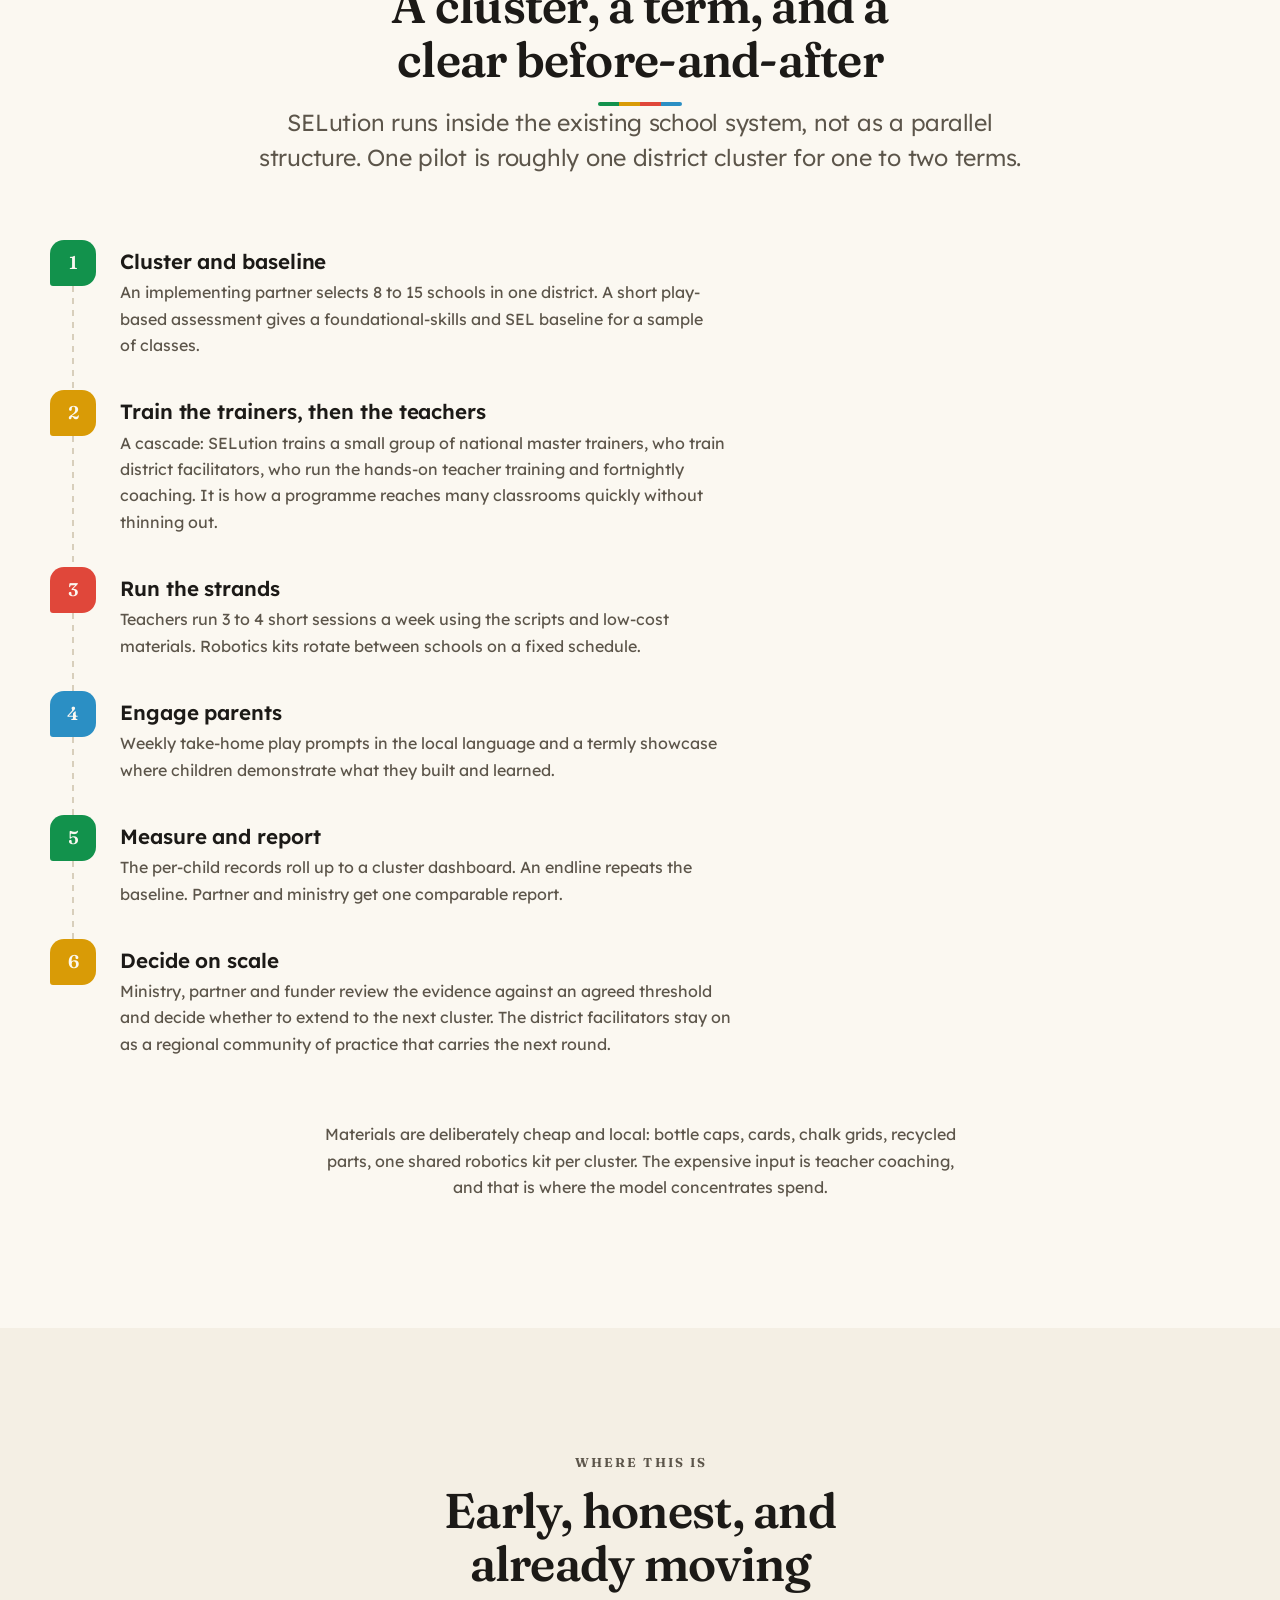
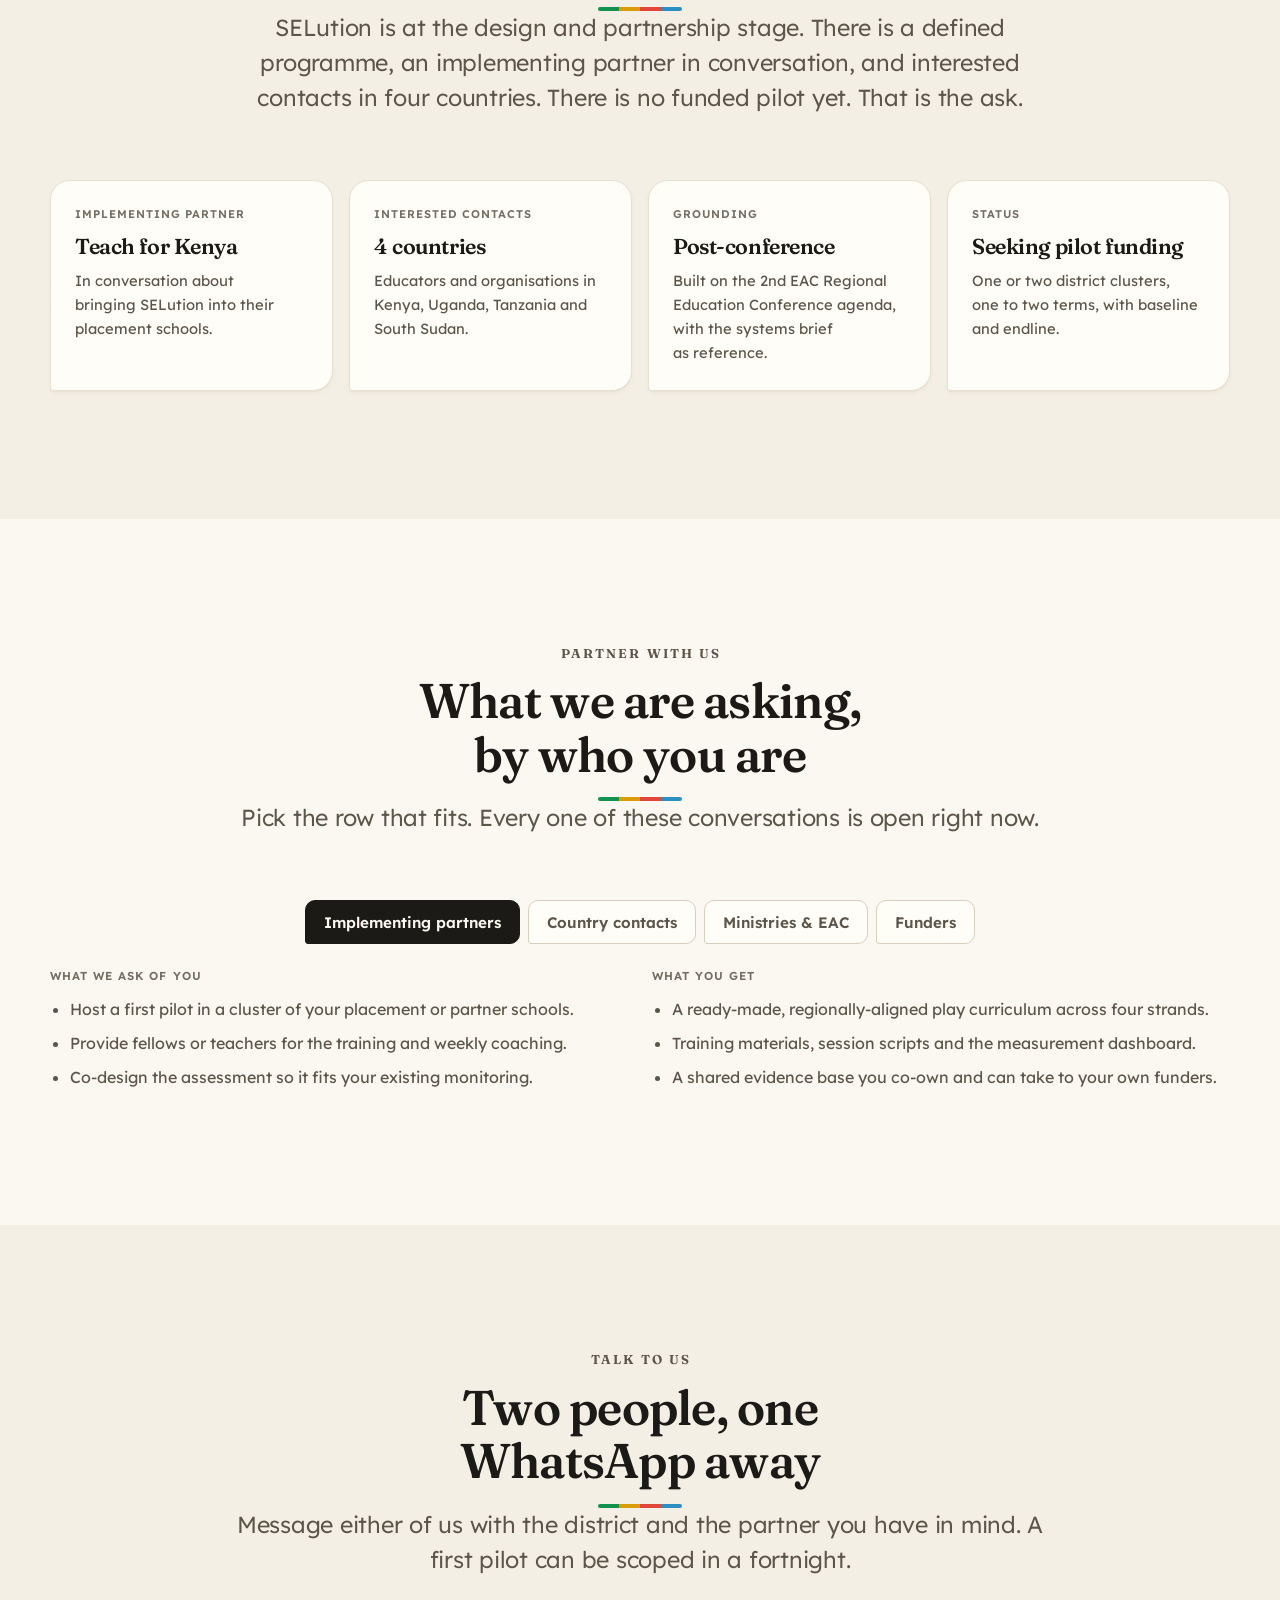
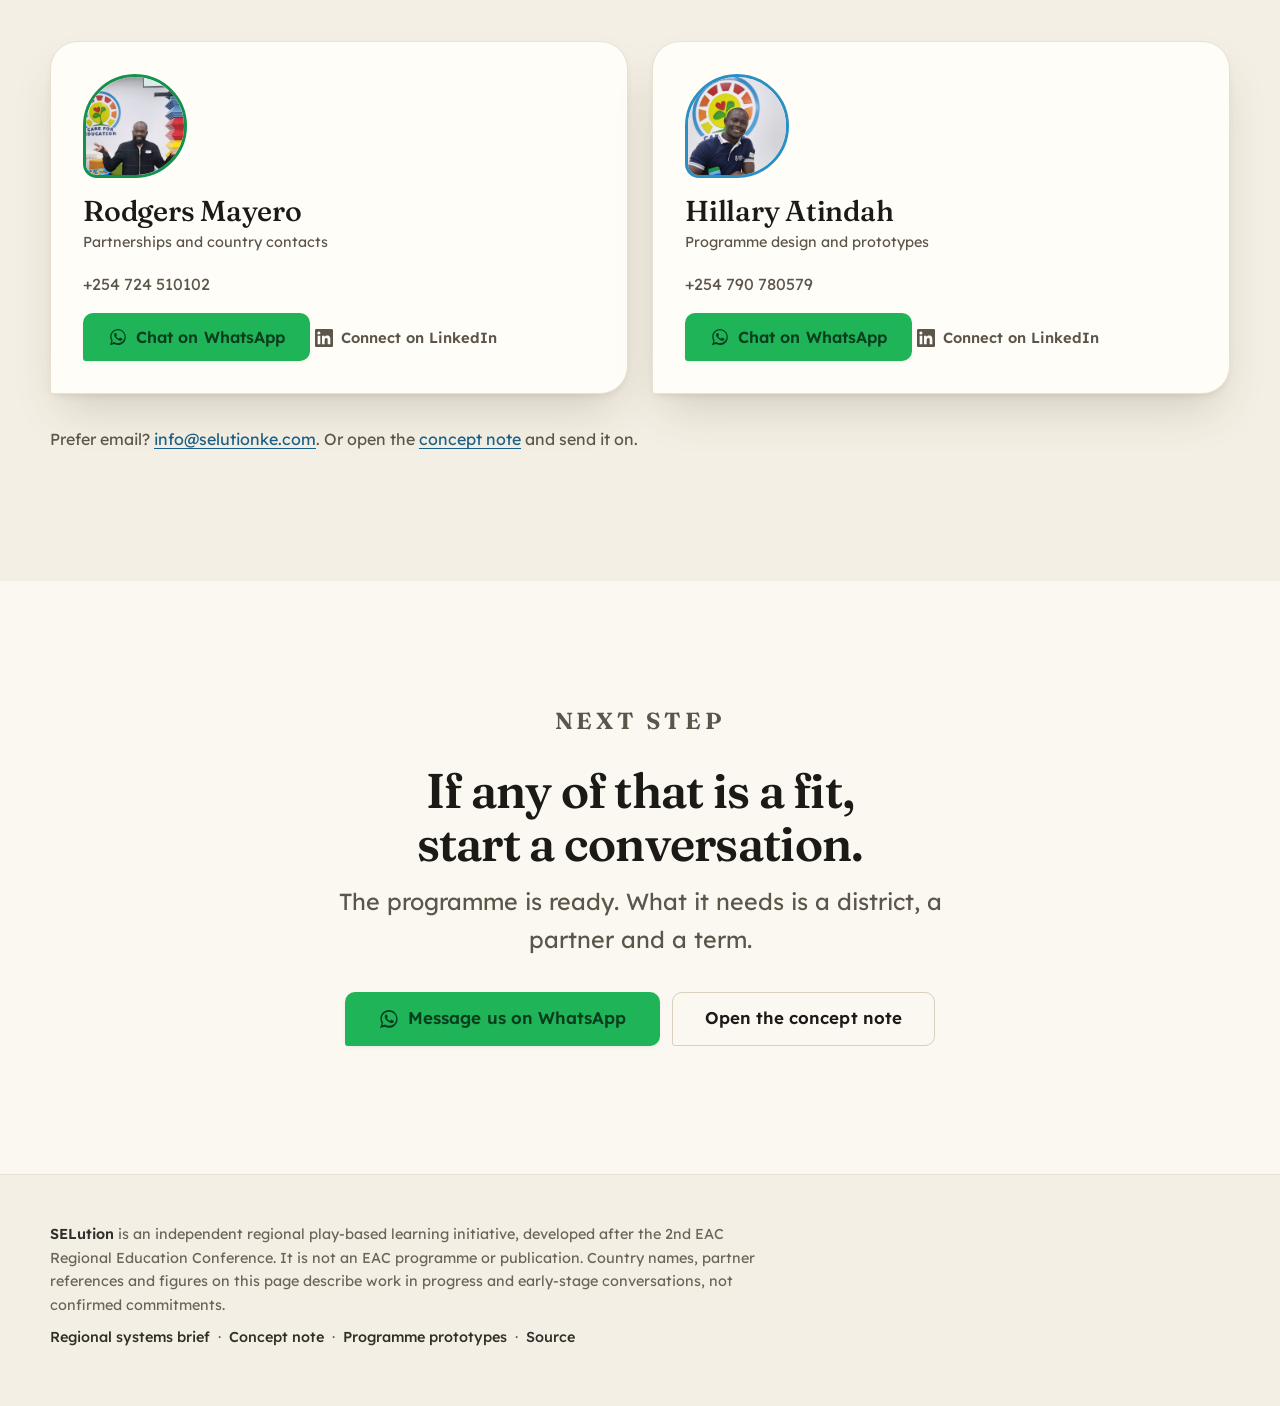
==== commit eae8ff77: "Expand the "In the room" section: 10 photos + 4 video clips Adds five more field photos (outdoor unp" ====
--- a/index.html
+++ b/index.html
@@ -516,9 +516,22 @@
       <div class="gallery">
         <figure class="shot"><img src="assets/gallery/circle-time.jpg" alt="A teacher holds up a brick stack while about twenty-five uniformed pupils sit on the floor, each with coloured bricks in hand" loading="lazy" width="960" height="720"><figcaption>Twenty-five children, one box of bricks, every hand busy.</figcaption></figure>
         <figure class="shot"><img src="assets/gallery/sentence-en.jpg" alt="Coloured word bricks on a small whiteboard spelling the sentence I am playing on my pretty phone" loading="lazy" width="1100" height="825"><figcaption>A sentence you build with your hands stays built.</figcaption></figure>
+        <figure class="shot"><img src="assets/gallery/field-bricks.jpg" alt="A pupil kneels on a school field arranging a line of coloured bricks as a program" loading="lazy" width="1100" height="825"><figcaption>Sequencing and debugging, taught outside, with nothing plugged in.</figcaption></figure>
+        <figure class="shot"><img src="assets/gallery/coding-grid.jpg" alt="A paper coordinate grid on a table with a start brick and a long row of instruction bricks laid out as a program" loading="lazy" width="1100" height="825"><figcaption>An arrow-card program and a paper grid. This is what coding costs here.</figcaption></figure>
         <figure class="shot"><img src="assets/gallery/peer-coaching.jpg" alt="A facilitator leans over a pupil writing on a mini whiteboard, word bricks on the desk between them" loading="lazy" width="1100" height="825"><figcaption>One learner coaching the next. The cascade, in miniature.</figcaption></figure>
+        <figure class="shot"><img src="assets/gallery/coding-room.jpg" alt="A play and training room with a screen reading Can we code, showing brick icons for move forward, turn and stop, and tables set up with brick programs" loading="lazy" width="1100" height="825"><figcaption>Move forward, turn, stop. A first algorithm, three colours of brick.</figcaption></figure>
         <figure class="shot"><img src="assets/gallery/sentence-af.jpg" alt="Coloured word bricks spelling an Afrikaans sentence, Ek speel op die geel en groen gras" loading="lazy" width="1100" height="825"><figcaption>The same game, in whatever language the class thinks in.</figcaption></figure>
+        <figure class="shot"><img src="assets/gallery/six-tower.jpg" alt="A stack of six coloured DUPLO bricks on a table, a play room of models blurred behind" loading="lazy" width="1100" height="825"><figcaption>Six bricks. The entire kit for two of the four strands.</figcaption></figure>
+        <figure class="shot"><img src="assets/gallery/lego-showroom.jpg" alt="A team member beside display cases of large LEGO Technic machine models at a LEGO Education facility" loading="lazy" width="1100" height="825"><figcaption>From six bricks to this. Robotics is the same path, a few years on.</figcaption></figure>
         <figure class="shot"><img src="assets/gallery/team-office.jpg" alt="Four members of the team in an office full of play materials, one taking the selfie" loading="lazy" width="1100" height="825"><figcaption>Built by people who run the sessions, not just write about them.</figcaption></figure>
+      </div>
+
+      <h3 class="room-sub">Watch a session</h3>
+      <div class="clips">
+        <figure class="clip"><video controls preload="none" playsinline poster="assets/video/class-robot.jpg"><source src="assets/video/class-robot.mp4" type="video/mp4"></video><figcaption>The debugger is the whole class shouting &ldquo;left, no, your other left&rdquo;.</figcaption></figure>
+        <figure class="clip"><video controls preload="none" playsinline poster="assets/video/grid-coding.jpg"><source src="assets/video/grid-coding.mp4" type="video/mp4"></video><figcaption>No screen. The program is bricks; the computer is a friend walking a grid.</figcaption></figure>
+        <figure class="clip"><video controls preload="none" playsinline poster="assets/video/field-coding.jpg"><source src="assets/video/field-coding.mp4" type="video/mp4"></video><figcaption>A coding lesson on the grass, for the price of a box of bricks.</figcaption></figure>
+        <figure class="clip"><video controls preload="none" playsinline poster="assets/video/sentence-clip.jpg"><source src="assets/video/sentence-clip.mp4" type="video/mp4"></video><figcaption>A whiteboard, six bricks, and a sentence that clicks together.</figcaption></figure>
       </div>
     </div>
   </section>
--- a/assets/site.css
+++ b/assets/site.css
@@ -617,3 +617,13 @@
   font-size:.92rem; font-weight:600; color:var(--ink-2); text-decoration:none; }
 .person .li:hover{ color:var(--blue-ink); }
 .person .li svg{ width:18px; height:18px; flex:none; }
+
+/* ---------- in-the-room: video clips ---------- */
+.room-sub{ margin:var(--s-8) 0 var(--s-3); text-align:center; font-size:1.15rem;
+  font-variation-settings:"wght" 520,"SOFT" 20; }
+.clips{ display:grid; gap:var(--s-4); grid-template-columns:repeat(auto-fit,minmax(min(100%,440px),1fr)); text-align:start; }
+.clip{ margin:0; background:var(--surface); border:1px solid var(--hairline); box-shadow:var(--shadow-1); overflow:clip;
+  border-start-start-radius:var(--r-lg); border-start-end-radius:var(--r-lg); border-end-end-radius:var(--r-lg); border-end-start-radius:var(--r-cut); }
+.clip video{ display:block; width:100%; height:auto; aspect-ratio:16 / 10; object-fit:cover; background:#000; }
+.clip figcaption{ padding:var(--s-4) var(--s-4) var(--s-5); font-family:var(--font-display);
+  font-variation-settings:"wght" 520,"SOFT" 24; font-size:1.05rem; line-height:1.32; color:var(--ink); text-wrap:balance; }
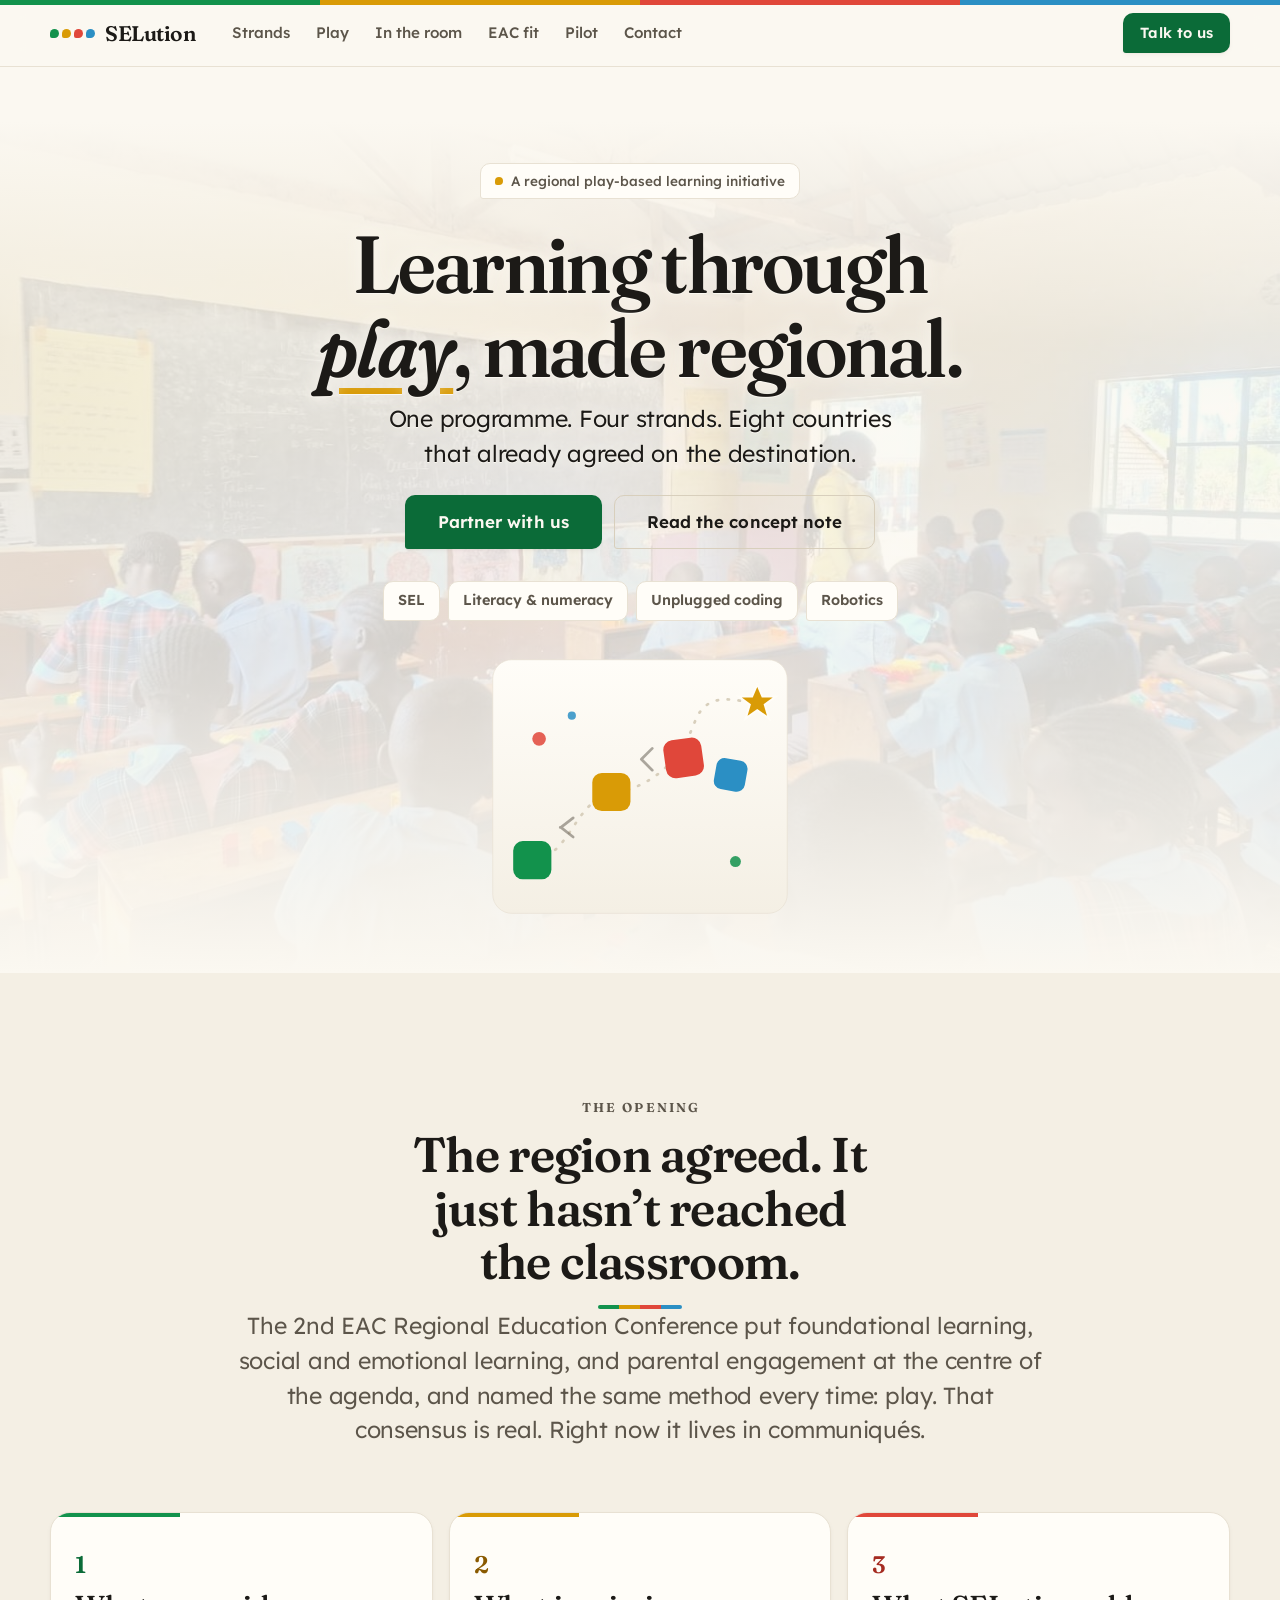
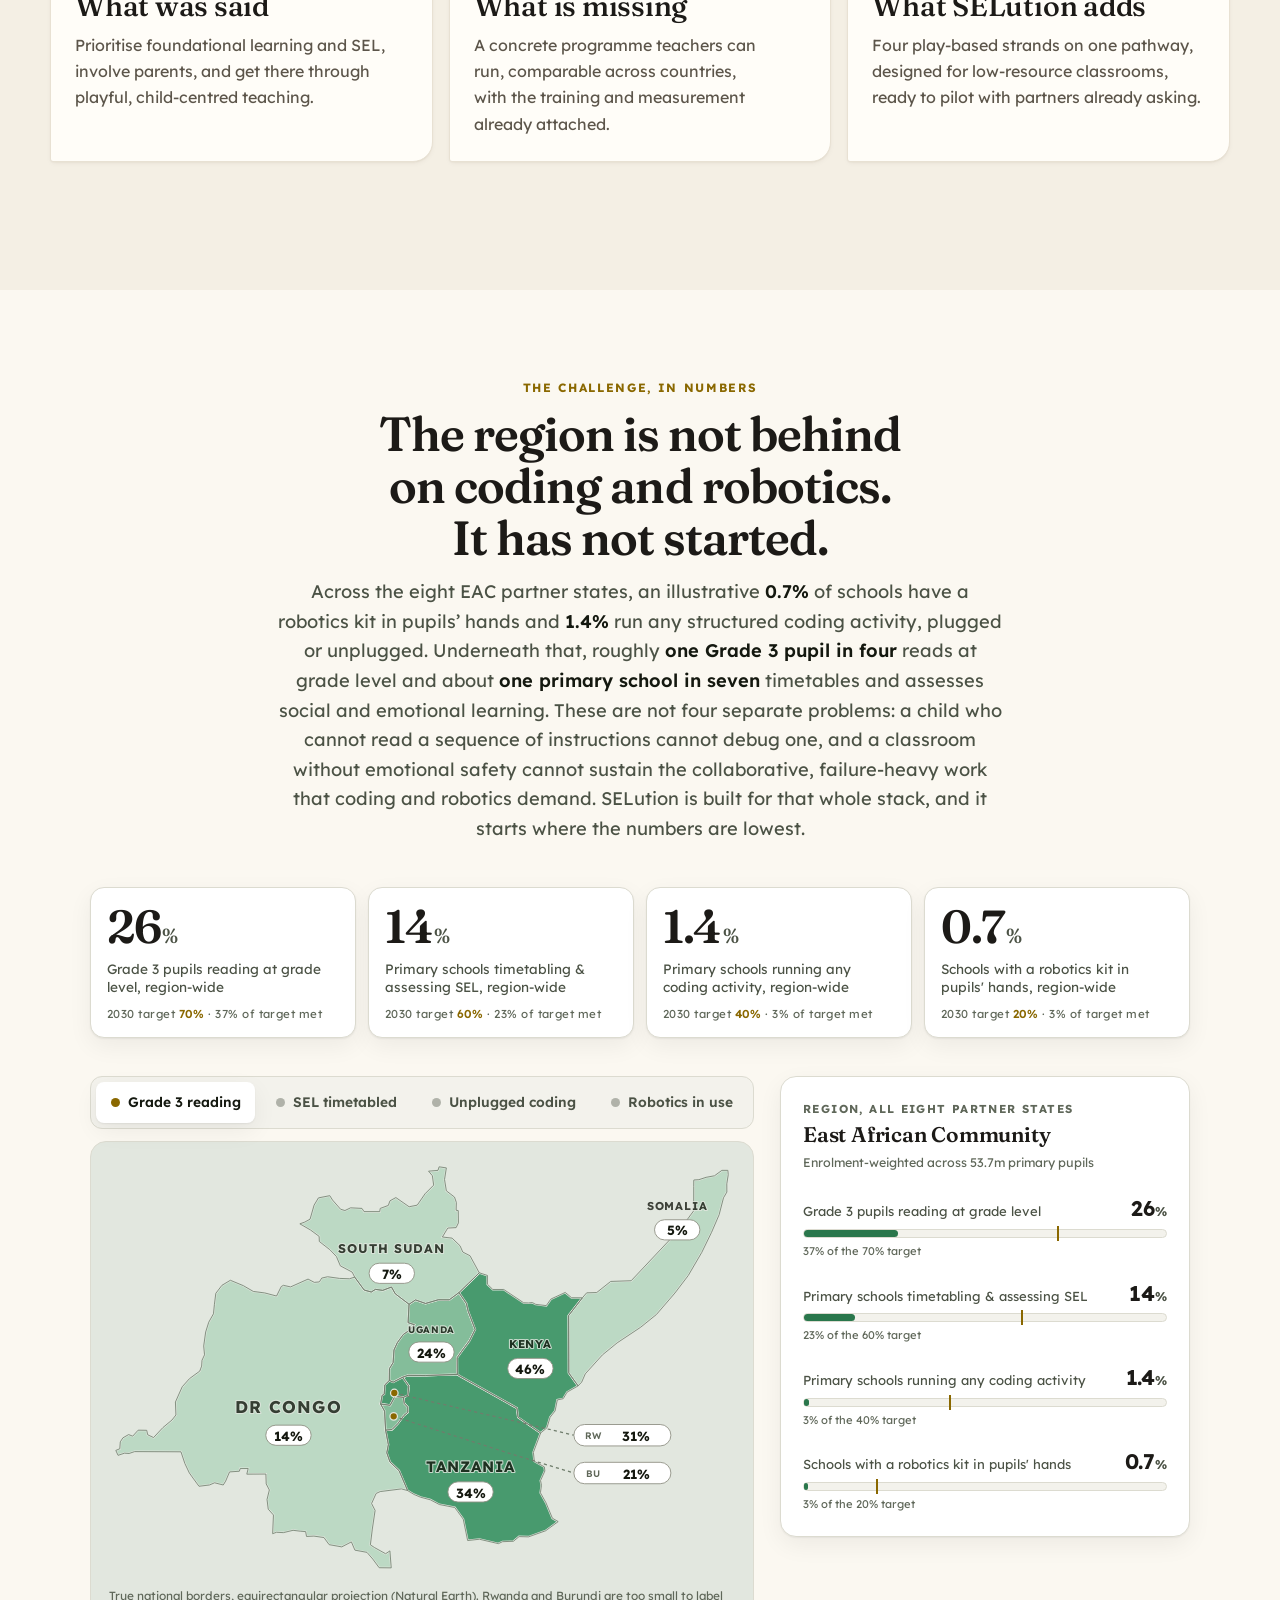
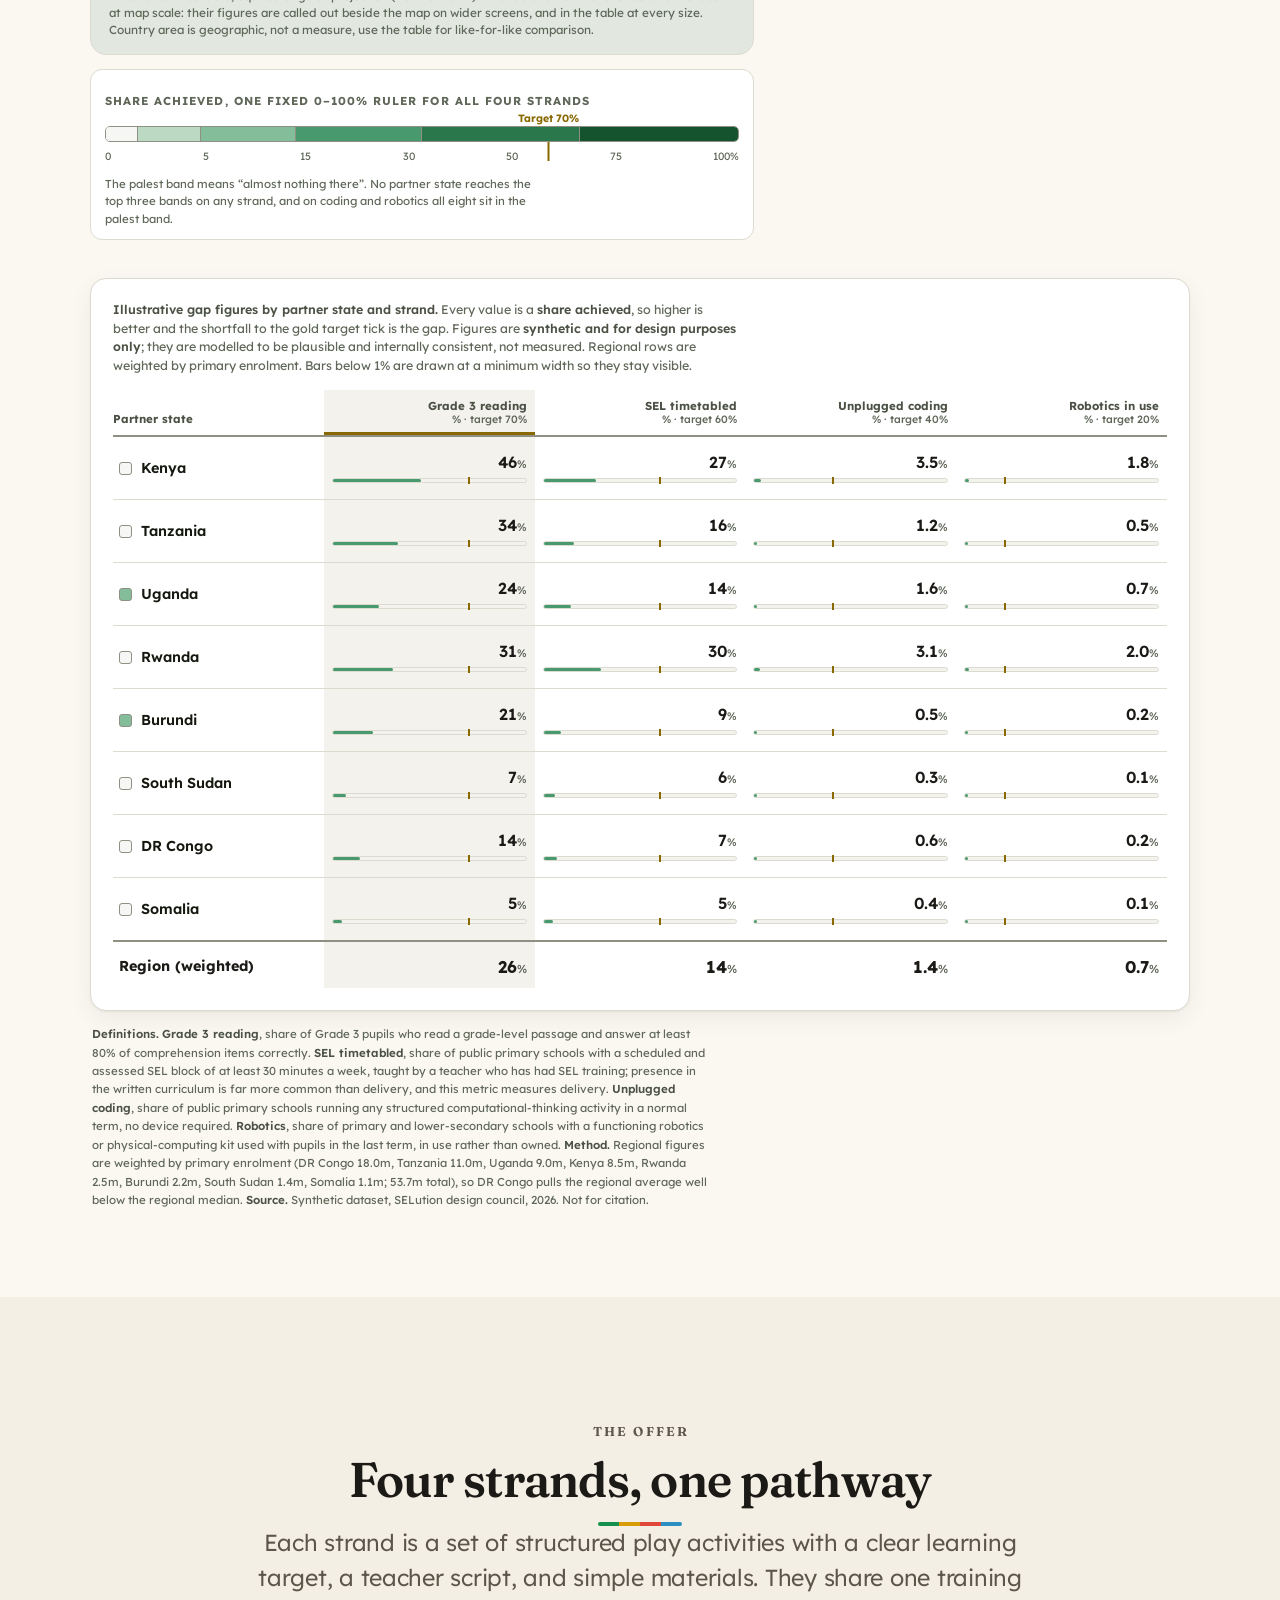
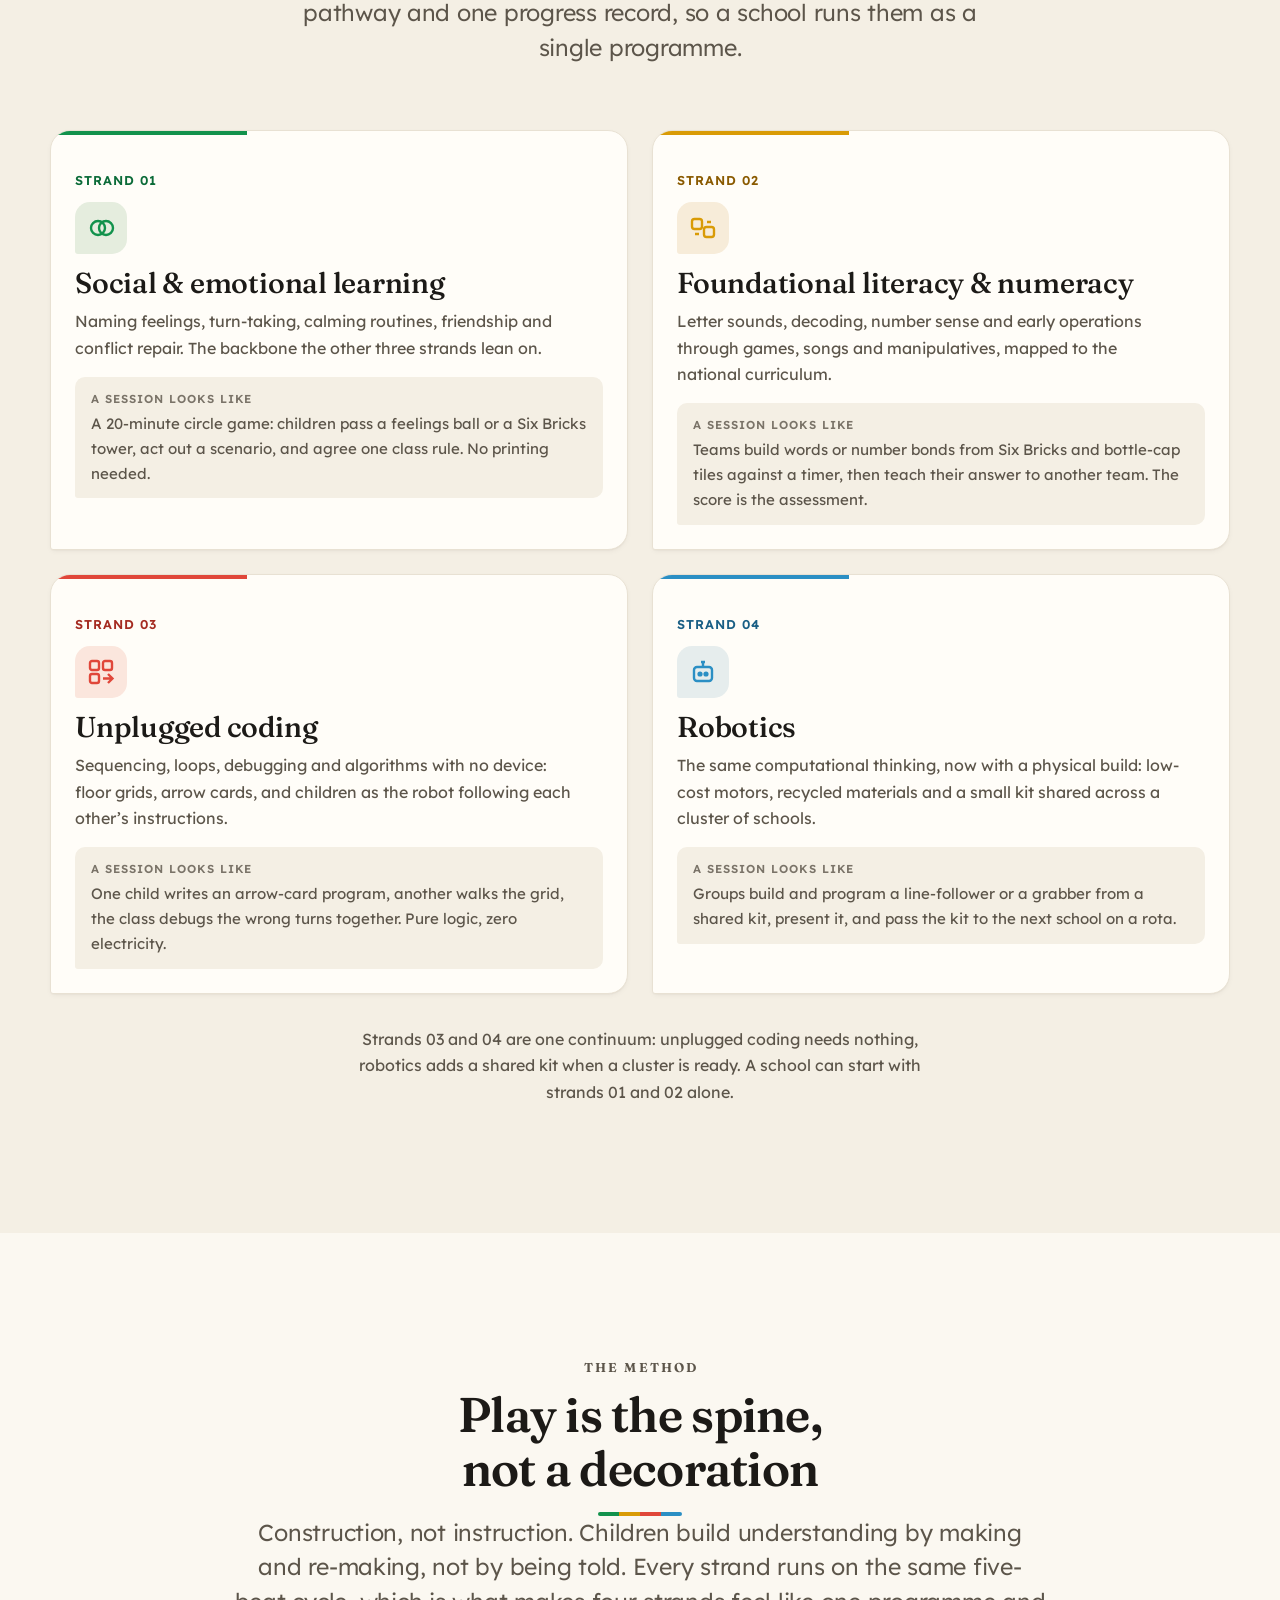
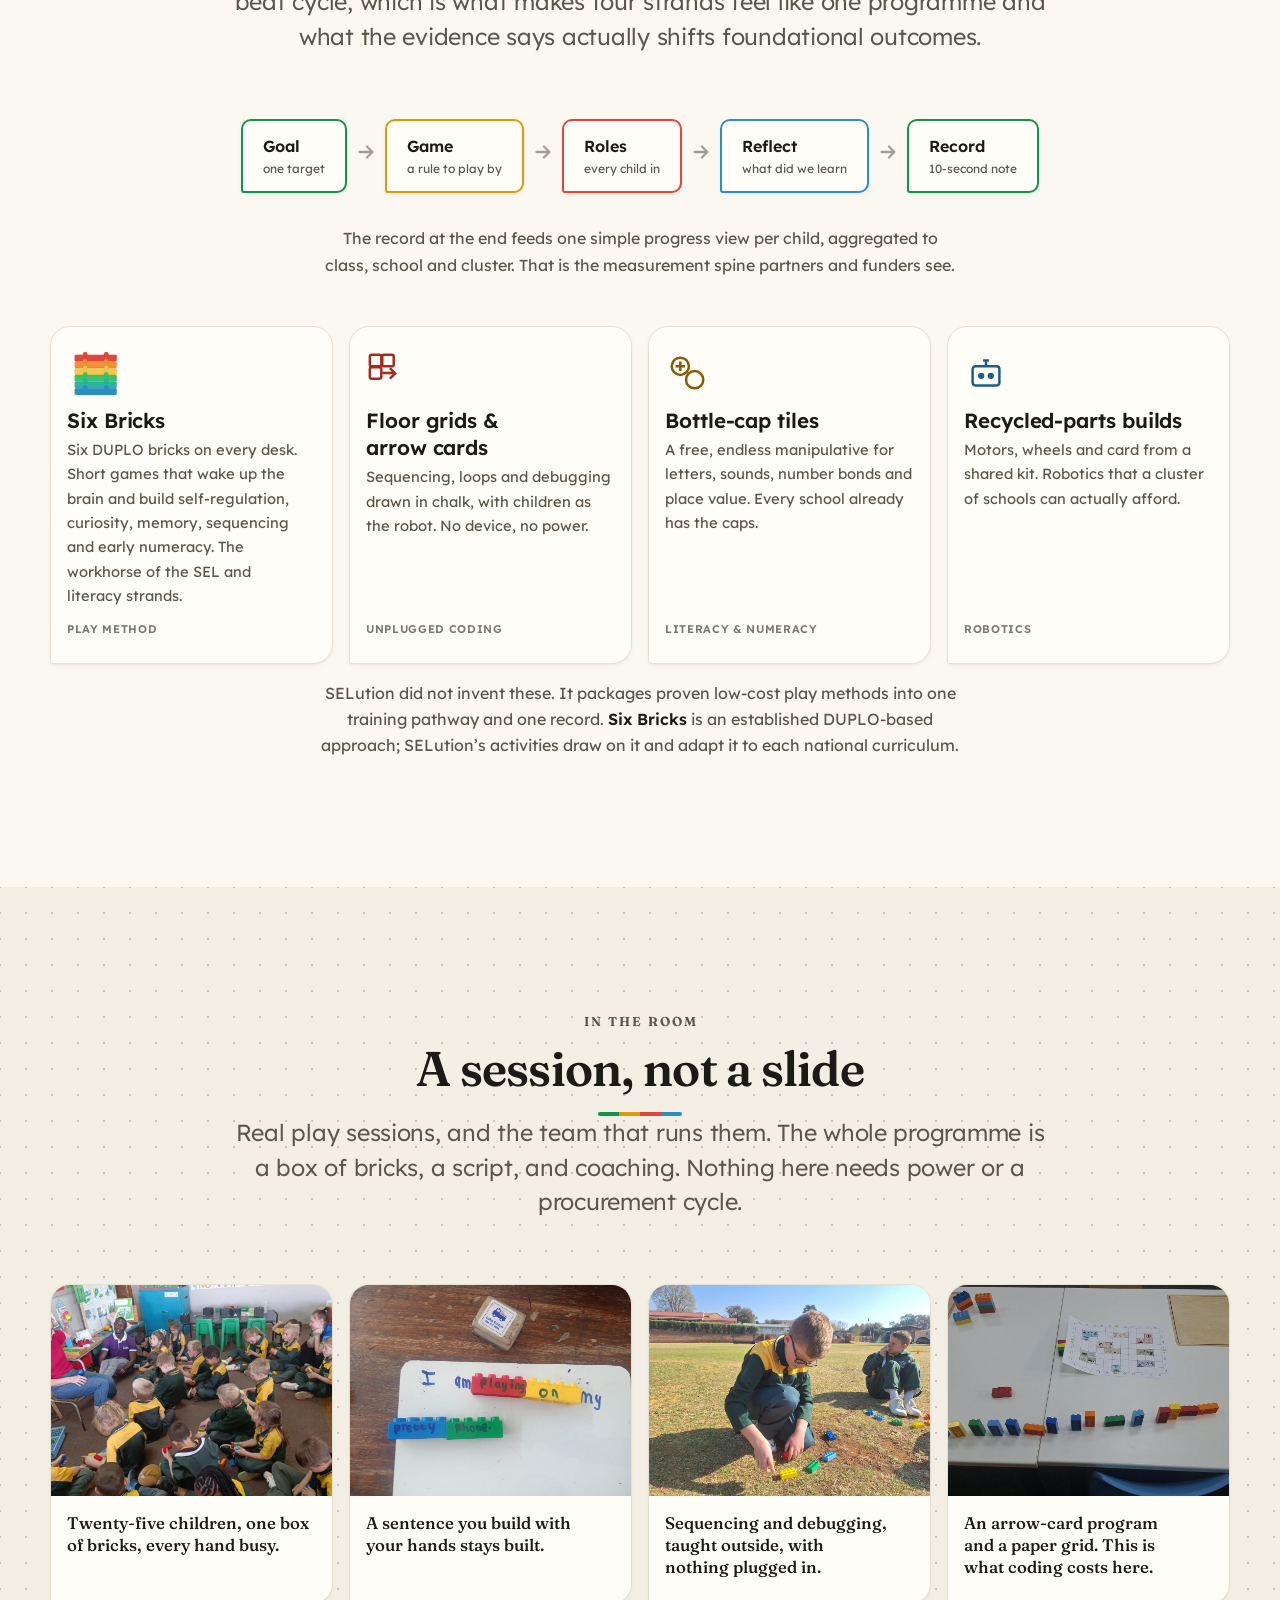
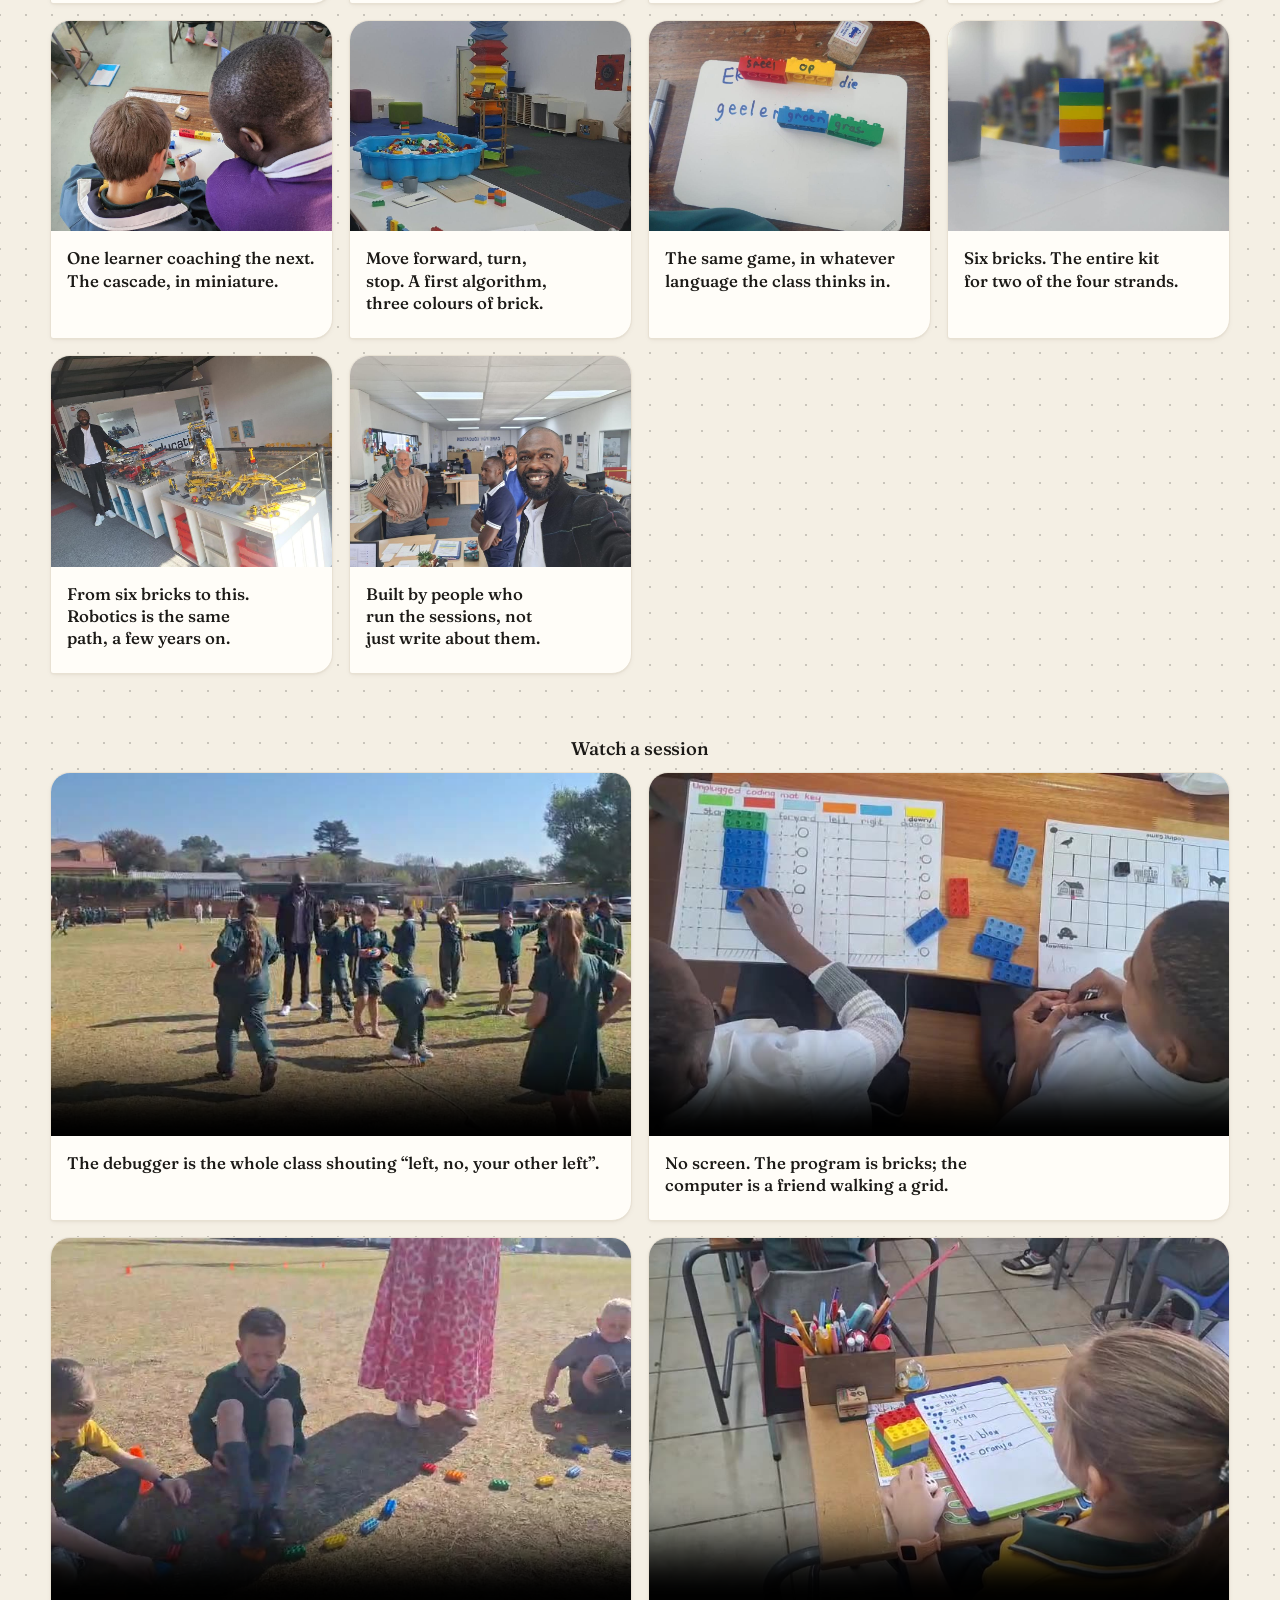
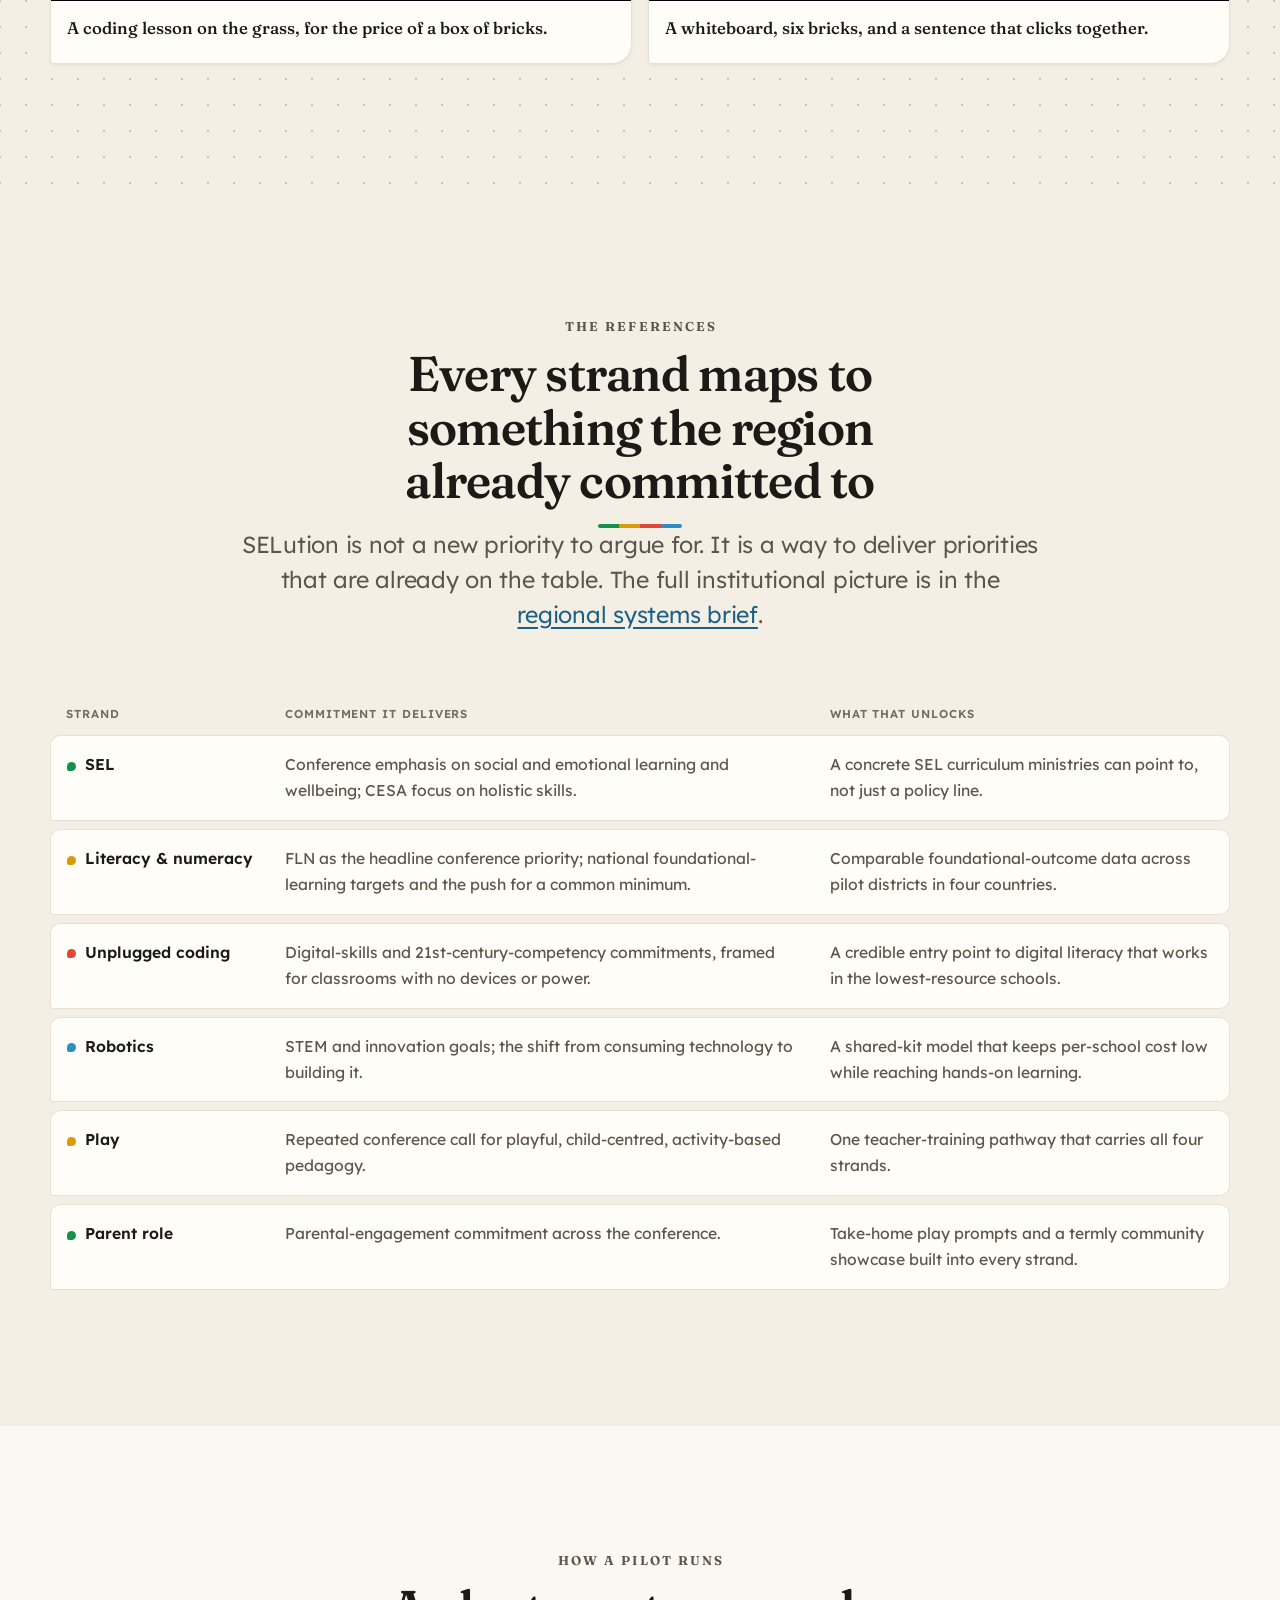
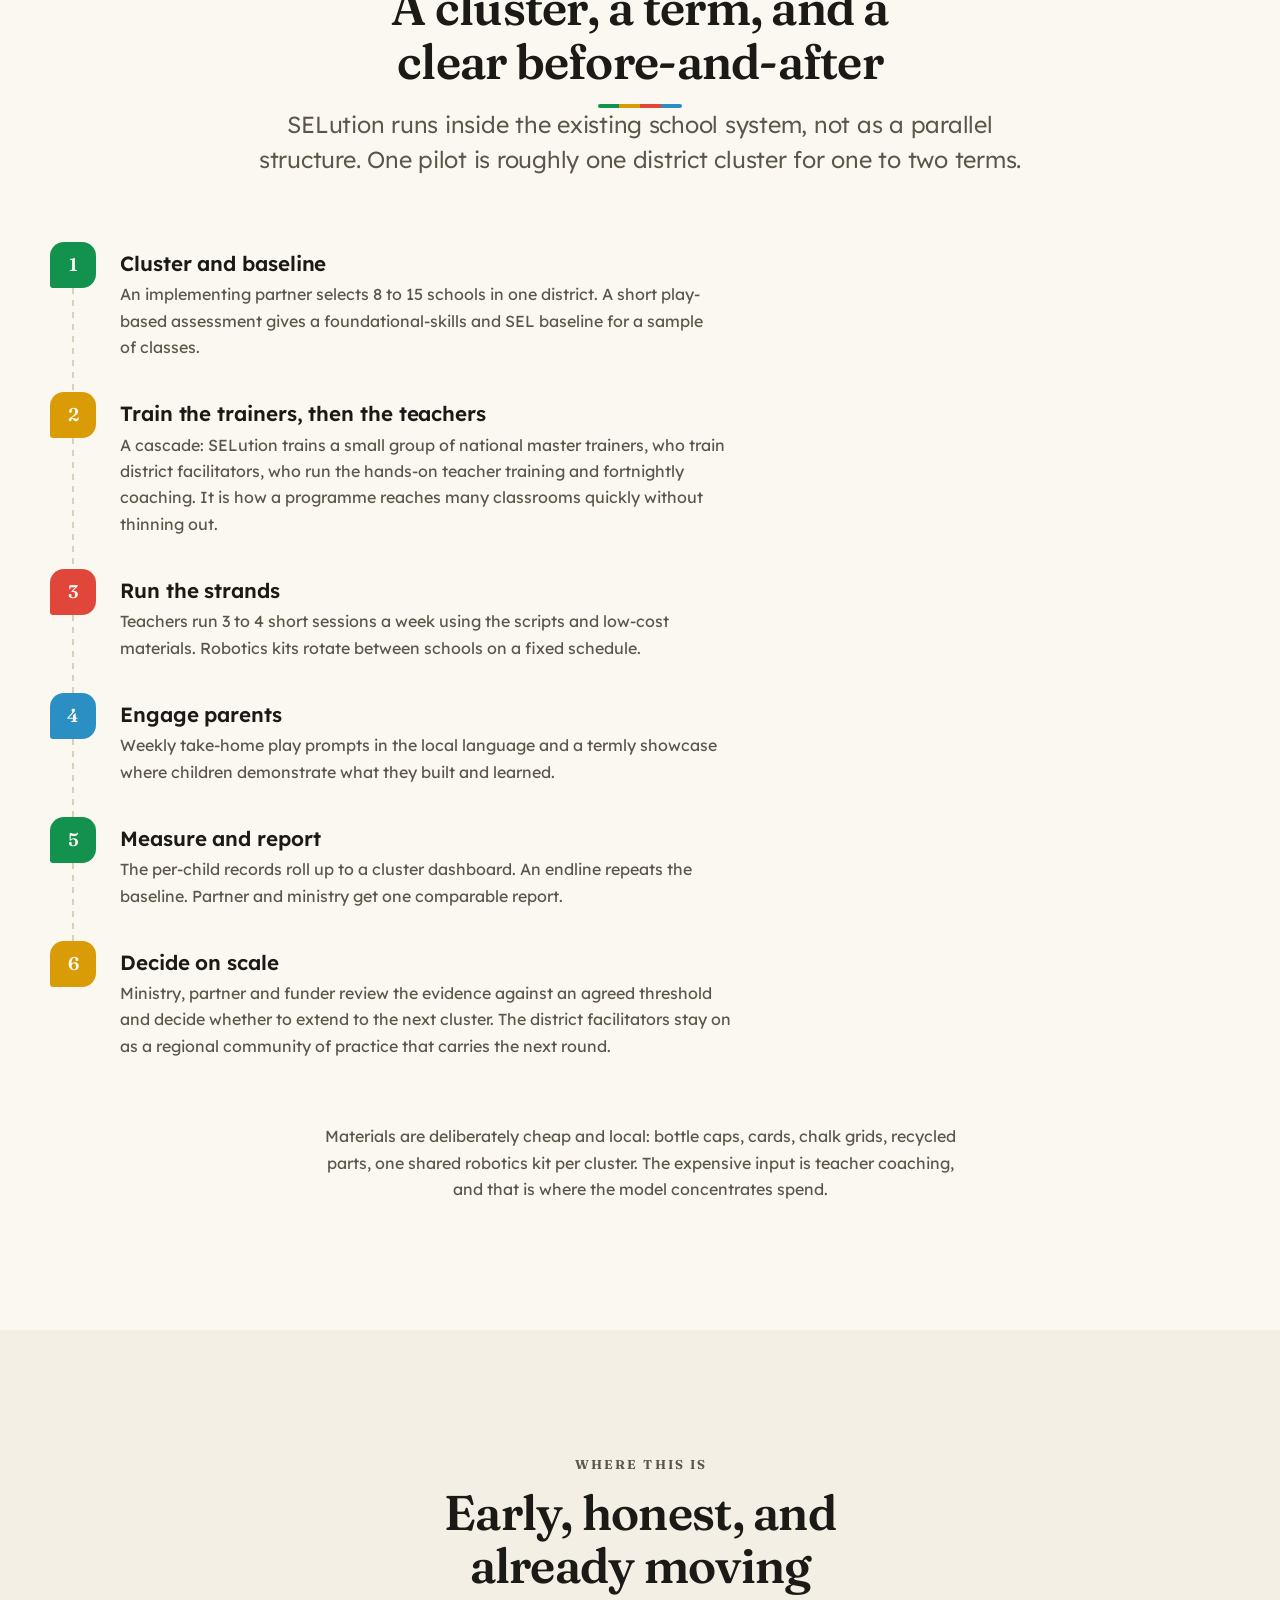
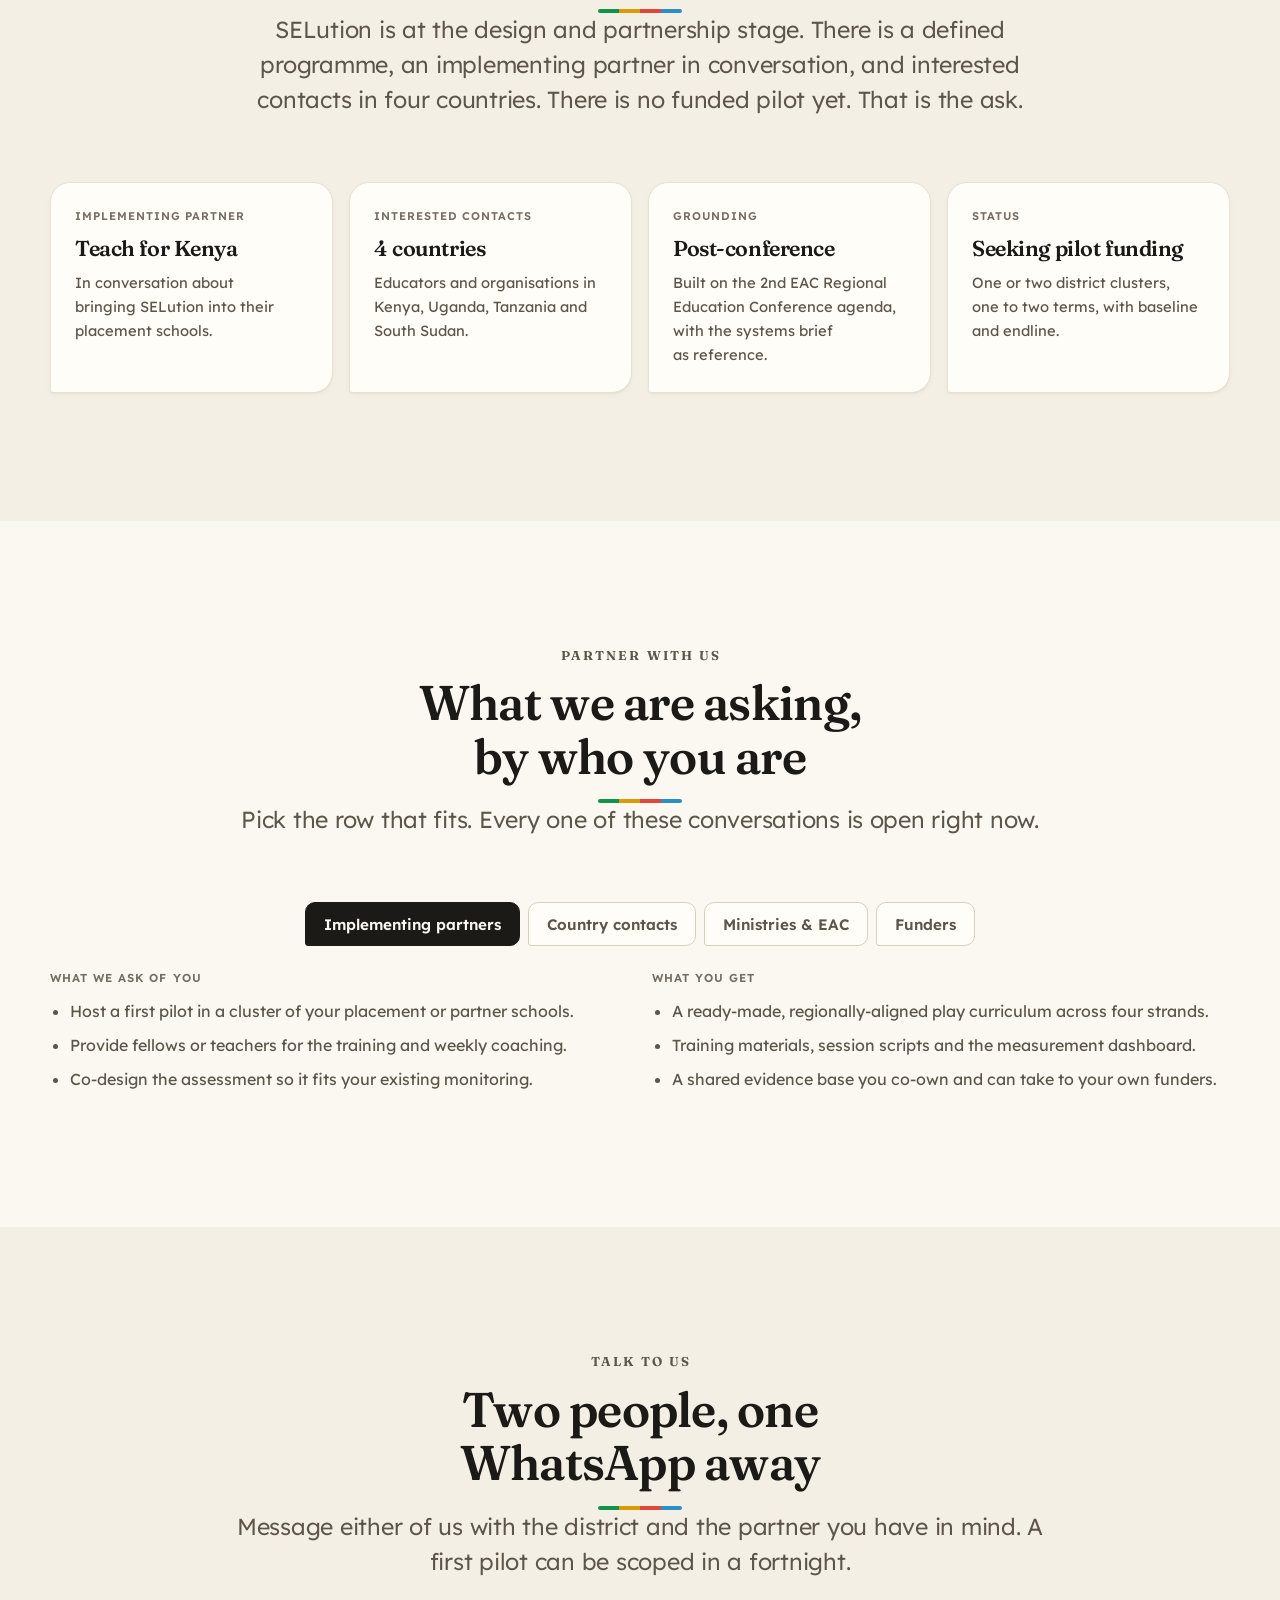
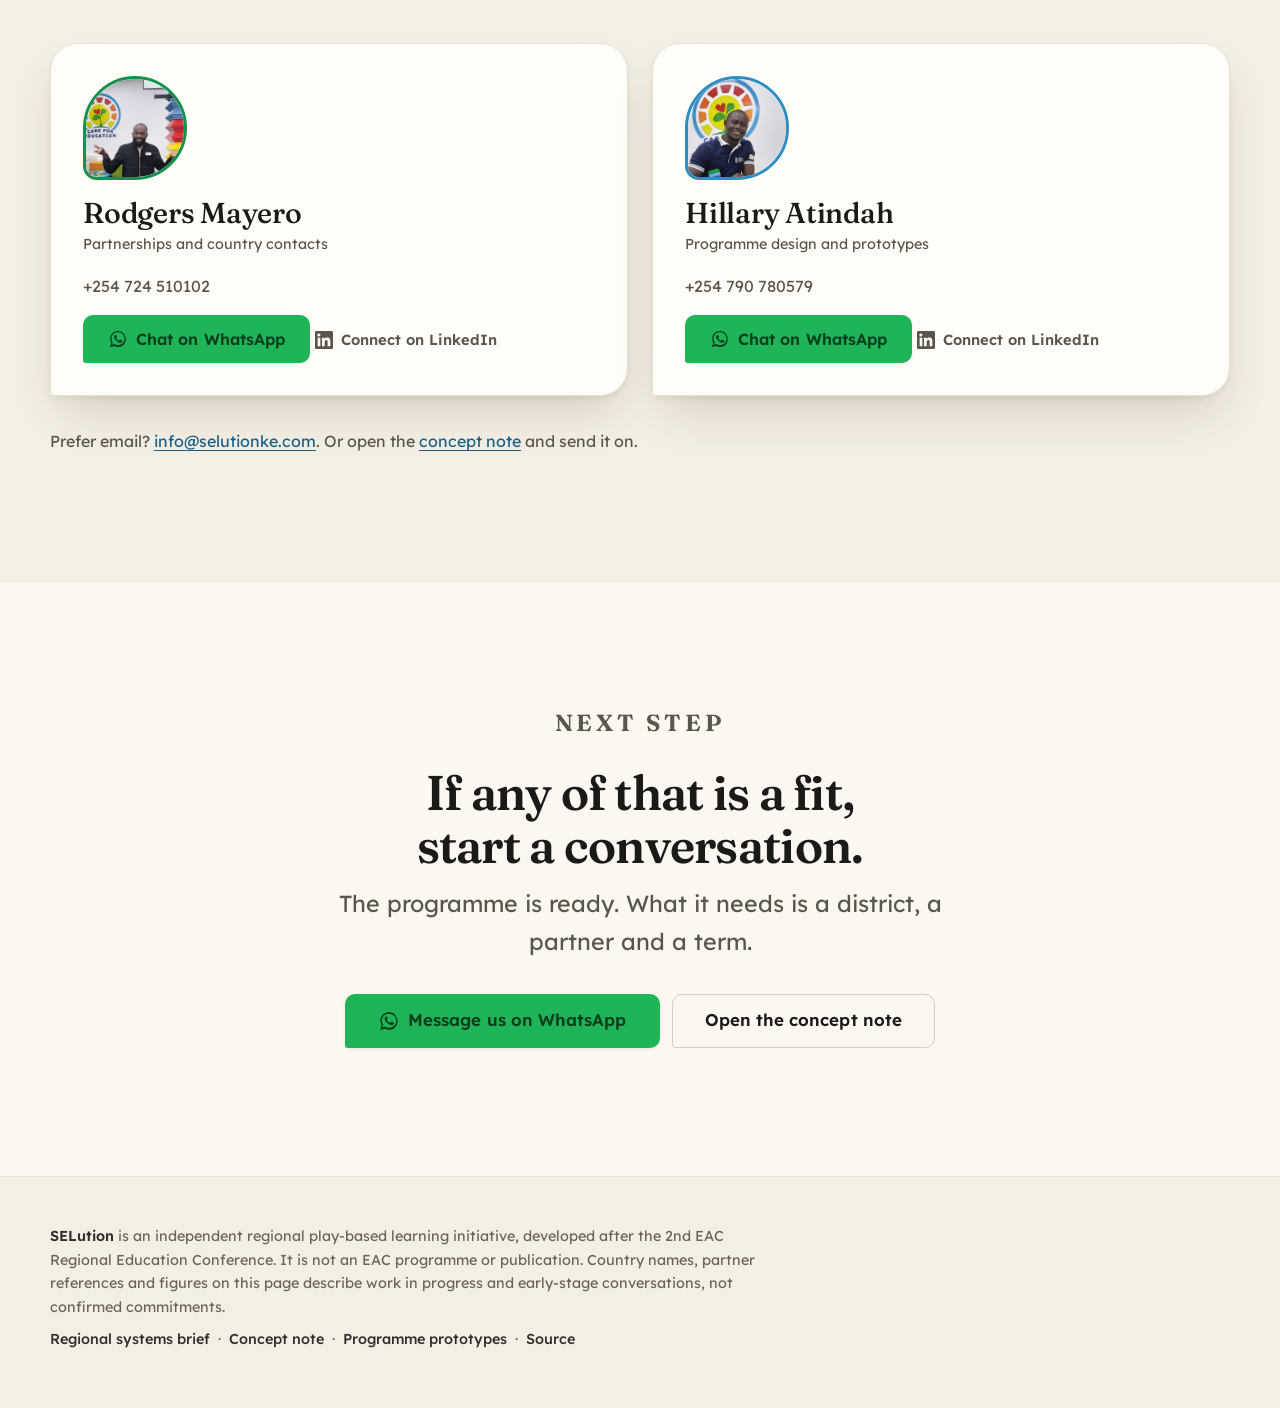
==== commit 4912cbb6: "Landing hero as video; a background image on every other page; clickable strand badges - The hero ba" ====
--- a/index.html
+++ b/index.html
@@ -55,6 +55,9 @@
 <main id="top">
   <!-- ============ HERO ============ -->
   <section class="hero">
+    <video class="herobg" muted loop playsinline preload="none" poster="assets/classroom-play.jpg" aria-hidden="true" tabindex="-1">
+      <source src="assets/video/hero.mp4" type="video/mp4">
+    </video>
     <div class="wrap">
       <div>
         <p class="tagpill">A regional play-based learning initiative</p>
@@ -64,9 +67,9 @@
           <a class="btn lg" href="#contact">Partner with us</a>
           <a class="btn ghost lg" href="concept-note.html">Read the concept note</a>
         </div>
-        <div class="badges">
-          <span>SEL</span><span>Literacy &amp; numeracy</span><span>Unplugged coding</span><span>Robotics</span>
-        </div>
+        <nav class="badges" aria-label="Jump to a strand">
+          <a href="#strand-sel">SEL</a><a href="#strand-fln">Literacy &amp; numeracy</a><a href="#strand-coding">Unplugged coding</a><a href="#strand-robotics">Robotics</a>
+        </nav>
       </div>
       <div>
         <svg class="playart" viewBox="0 0 440 380" role="img" aria-label="A playful path of coloured blocks and arrows leading to a star">
@@ -416,28 +419,28 @@
         school runs them as a single programme.
       </p>
       <div class="strands">
-        <div class="card strand--sel">
+        <div class="card strand--sel" id="strand-sel">
           <span class="num">Strand 01</span>
           <div class="plate" aria-hidden="true"><svg viewBox="0 0 30 30" fill="none" stroke="var(--green)" stroke-width="2.4"><circle cx="12" cy="15" r="7"/><circle cx="20" cy="15" r="7"/></svg></div>
           <h3>Social &amp; emotional learning</h3>
           <p>Naming feelings, turn-taking, calming routines, friendship and conflict repair. The backbone the other three strands lean on.</p>
           <div class="look"><b>A session looks like</b> A 20-minute circle game: children pass a feelings ball or a Six Bricks tower, act out a scenario, and agree one class rule. No printing needed.</div>
         </div>
-        <div class="card strand--fln">
+        <div class="card strand--fln" id="strand-fln">
           <span class="num">Strand 02</span>
           <div class="plate" aria-hidden="true"><svg viewBox="0 0 30 30" fill="none" stroke="var(--gold)" stroke-width="2.4"><rect x="4" y="6" width="10" height="10" rx="2.5"/><rect x="16" y="14" width="10" height="10" rx="2.5"/><path d="M7 21h4M23 9h-4"/></svg></div>
           <h3>Foundational literacy &amp; numeracy</h3>
           <p>Letter sounds, decoding, number sense and early operations through games, songs and manipulatives, mapped to the national curriculum.</p>
           <div class="look"><b>A session looks like</b> Teams build words or number bonds from Six Bricks and bottle-cap tiles against a timer, then teach their answer to another team. The score is the assessment.</div>
         </div>
-        <div class="card strand--coding">
+        <div class="card strand--coding" id="strand-coding">
           <span class="num">Strand 03</span>
           <div class="plate" aria-hidden="true"><svg viewBox="0 0 30 30" fill="none" stroke="var(--red)" stroke-width="2.4"><rect x="4" y="4" width="9" height="9" rx="2"/><rect x="17" y="4" width="9" height="9" rx="2"/><rect x="4" y="17" width="9" height="9" rx="2"/><path d="M17 21.5h9M22 17l4.5 4.5L22 26"/></svg></div>
           <h3>Unplugged coding</h3>
           <p>Sequencing, loops, debugging and algorithms with no device: floor grids, arrow cards, and children as the robot following each other&rsquo;s instructions.</p>
           <div class="look"><b>A session looks like</b> One child writes an arrow-card program, another walks the grid, the class debugs the wrong turns together. Pure logic, zero electricity.</div>
         </div>
-        <div class="card strand--robotics">
+        <div class="card strand--robotics" id="strand-robotics">
           <span class="num">Strand 04</span>
           <div class="plate" aria-hidden="true"><svg viewBox="0 0 30 30" fill="none" stroke="var(--blue)" stroke-width="2.4"><rect x="6" y="10" width="18" height="14" rx="3"/><path d="M15 10V5M15 5h-2M15 5h2"/><circle cx="12" cy="17" r="1.4" fill="var(--blue)"/><circle cx="18" cy="17" r="1.4" fill="var(--blue)"/></svg></div>
           <h3>Robotics</h3>
@@ -735,6 +738,14 @@
 </main>
 
 <script>try{localStorage.removeItem("em-theme")}catch(e){}document.documentElement.removeAttribute("data-theme");</script>
+<script>
+(function(){
+  var v=document.querySelector('.herobg'); if(!v) return;
+  var ok = window.matchMedia('(min-width:701px)').matches
+        && !window.matchMedia('(prefers-reduced-motion: reduce)').matches;
+  if(ok){ v.setAttribute('autoplay',''); v.play&&v.play().catch(function(){}); }
+})();
+</script>
 <script src="assets/proto.js"></script>
 <script>
 (function(){
--- a/assets/site.css
+++ b/assets/site.css
@@ -69,6 +69,7 @@
 *,*::before,*::after{ box-sizing:border-box; }
 [hidden]{ display:none !important; }
 html{ -webkit-text-size-adjust:100%; scroll-behavior:smooth; }
+:target, [id]{ scroll-margin-block-start:84px; }
 
 body{
   margin:0; background:var(--paper); color:var(--ink);
@@ -188,12 +189,14 @@
 @media (max-width:920px){ .topnav{ display:none; } }
 
 /* ---------- hero ---------- */
-.hero{ padding-block:var(--s-9) var(--s-7); position:relative; isolation:isolate; }
+.hero{ padding-block:var(--s-9) var(--s-7); position:relative; isolation:isolate;
+  background:url("classroom-play.jpg") center 38% / cover no-repeat; }
+.hero .herobg{ position:absolute; inset:0; inline-size:100%; block-size:100%; object-fit:cover;
+  object-position:center 42%; z-index:-2; }
 .hero::before{ content:""; position:absolute; inset:0; z-index:-1;
-  background-image:
-    linear-gradient(180deg, var(--paper) 0 6%, rgb(251 248 241 / .80) 30%, rgb(251 248 241 / .82) 64%, var(--paper) 100%),
-    url("classroom-play.jpg");
-  background-size:cover; background-position:center 38%; background-repeat:no-repeat; }
+  background:linear-gradient(180deg, var(--paper) 0 6%, rgb(251 248 241 / .80) 30%, rgb(251 248 241 / .82) 64%, var(--paper) 100%); }
+@media (max-width:700px){ .hero .herobg{ display:none; } }
+@media (prefers-reduced-motion:reduce){ .hero .herobg{ display:none; } }
 .hero h1,.hero .lead{ text-shadow:0 1px 0 var(--paper), 0 0 18px var(--paper); }
 .hero .lead{ color:var(--ink); }
 .hero .wrap{ display:grid; grid-template-columns:1.12fr .88fr; gap:var(--s-8); align-items:center; }
@@ -207,8 +210,10 @@
 .hero .say{ margin-block:var(--s-4) var(--s-6); }
 .hero .cta{ display:flex; gap:var(--s-3); flex-wrap:wrap; }
 .hero .badges{ display:flex; flex-wrap:wrap; gap:var(--s-2); margin-block-start:var(--s-6); }
-.hero .badges span{ font-size:.9rem; font-weight:500; color:var(--ink-2); background:var(--surface);
-  border:1px solid var(--hairline); padding:6px 13px; border-radius:var(--r-md) var(--r-md) var(--r-md) var(--r-cut); }
+.hero .badges a{ font-size:.9rem; font-weight:600; color:var(--ink-2); background:var(--surface); text-decoration:none;
+  border:1px solid var(--hairline); padding:7px 14px; border-radius:var(--r-md) var(--r-md) var(--r-md) var(--r-cut);
+  transition:color var(--dur-2) var(--ease-out), border-color var(--dur-2) var(--ease-out), translate var(--dur-2) var(--ease-out); }
+.hero .badges a:hover{ color:var(--ink); border-color:var(--ink); translate:0 -2px; }
 .playart{ width:100%; height:auto; }
 
 /* ---------- section frame ---------- */
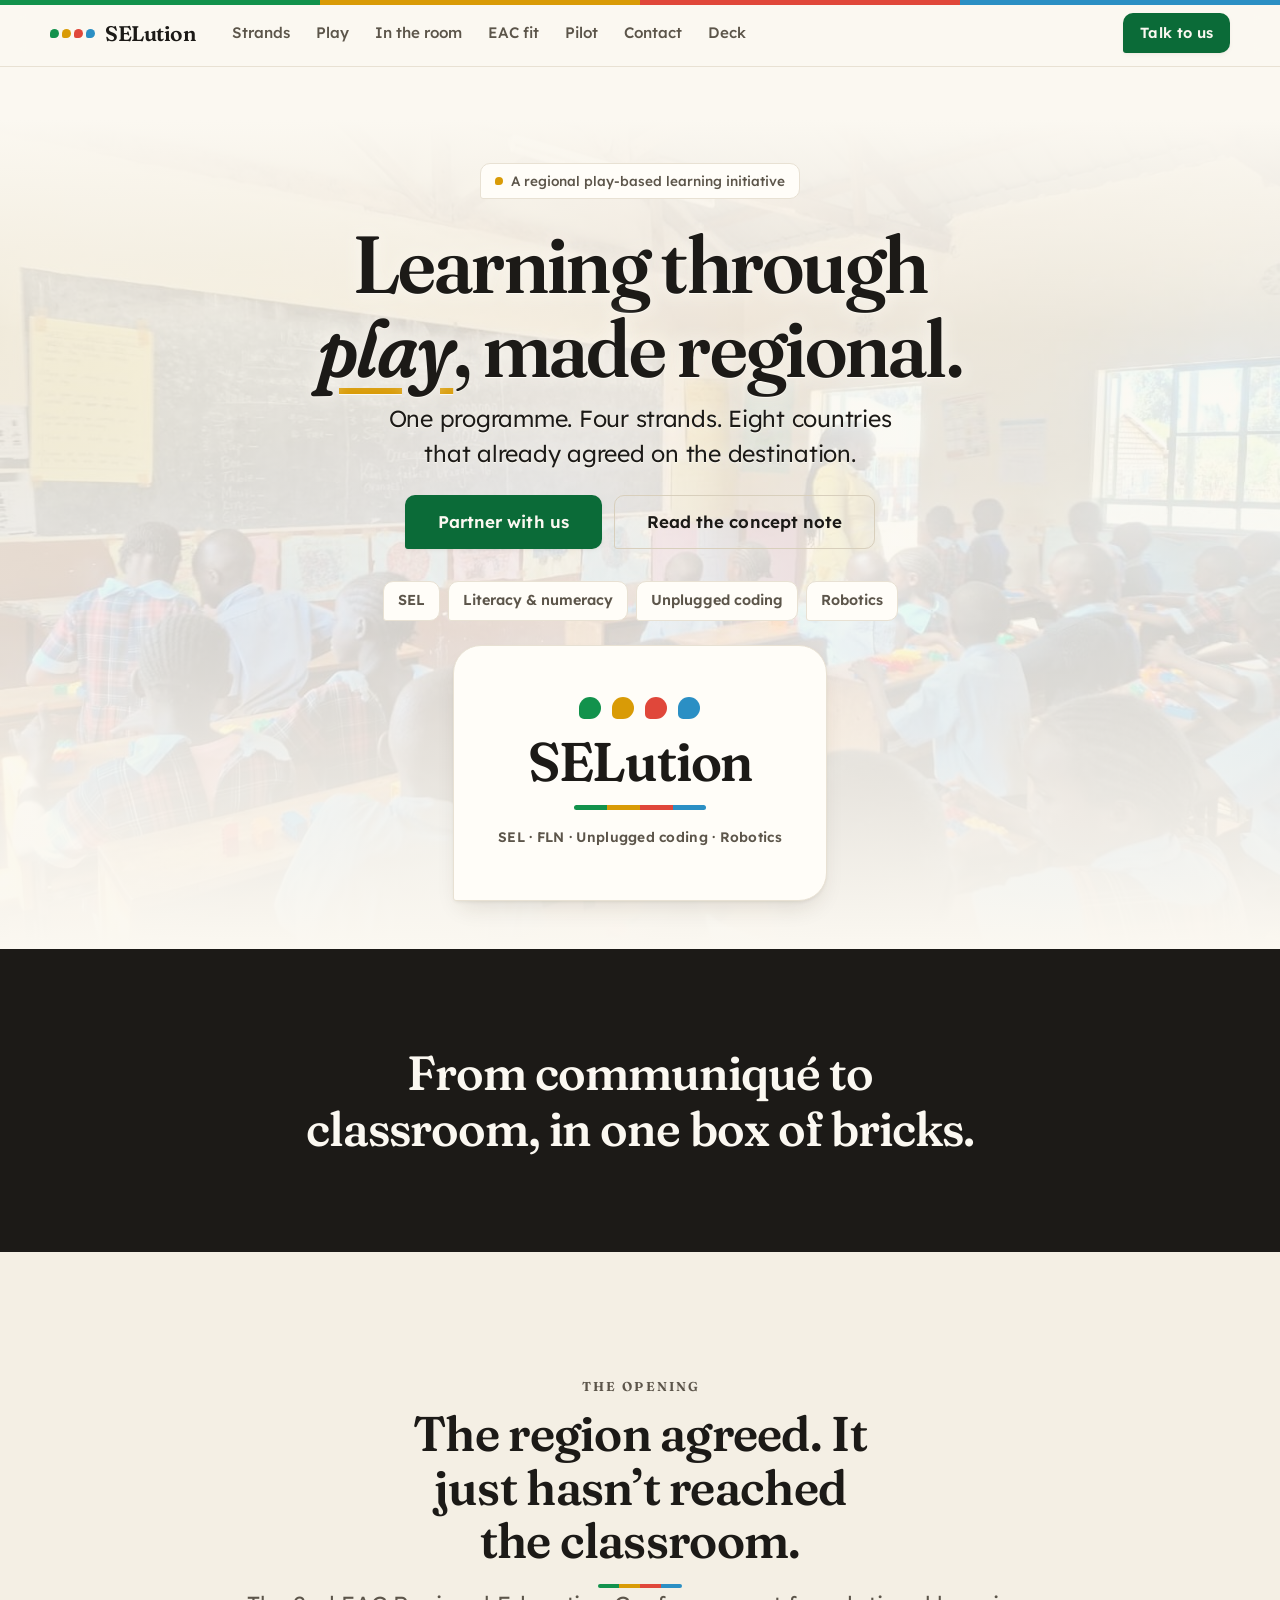
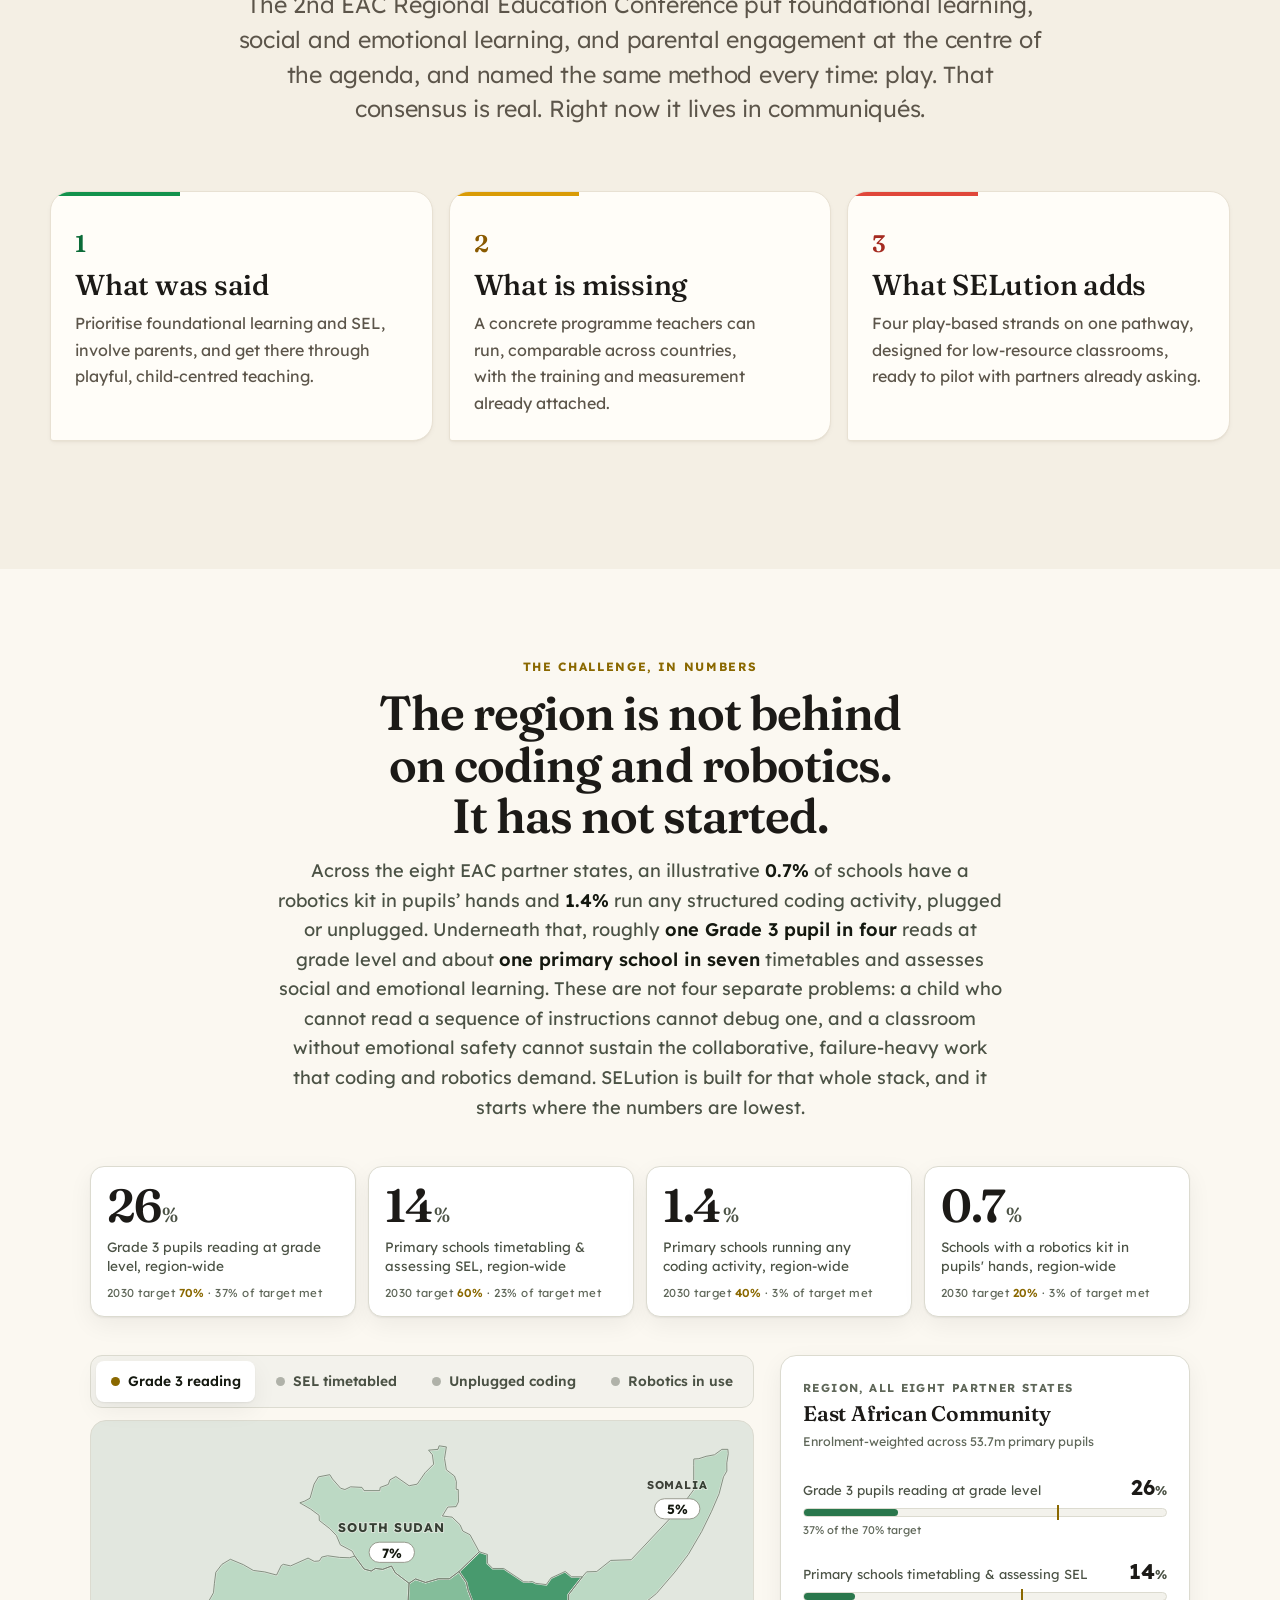
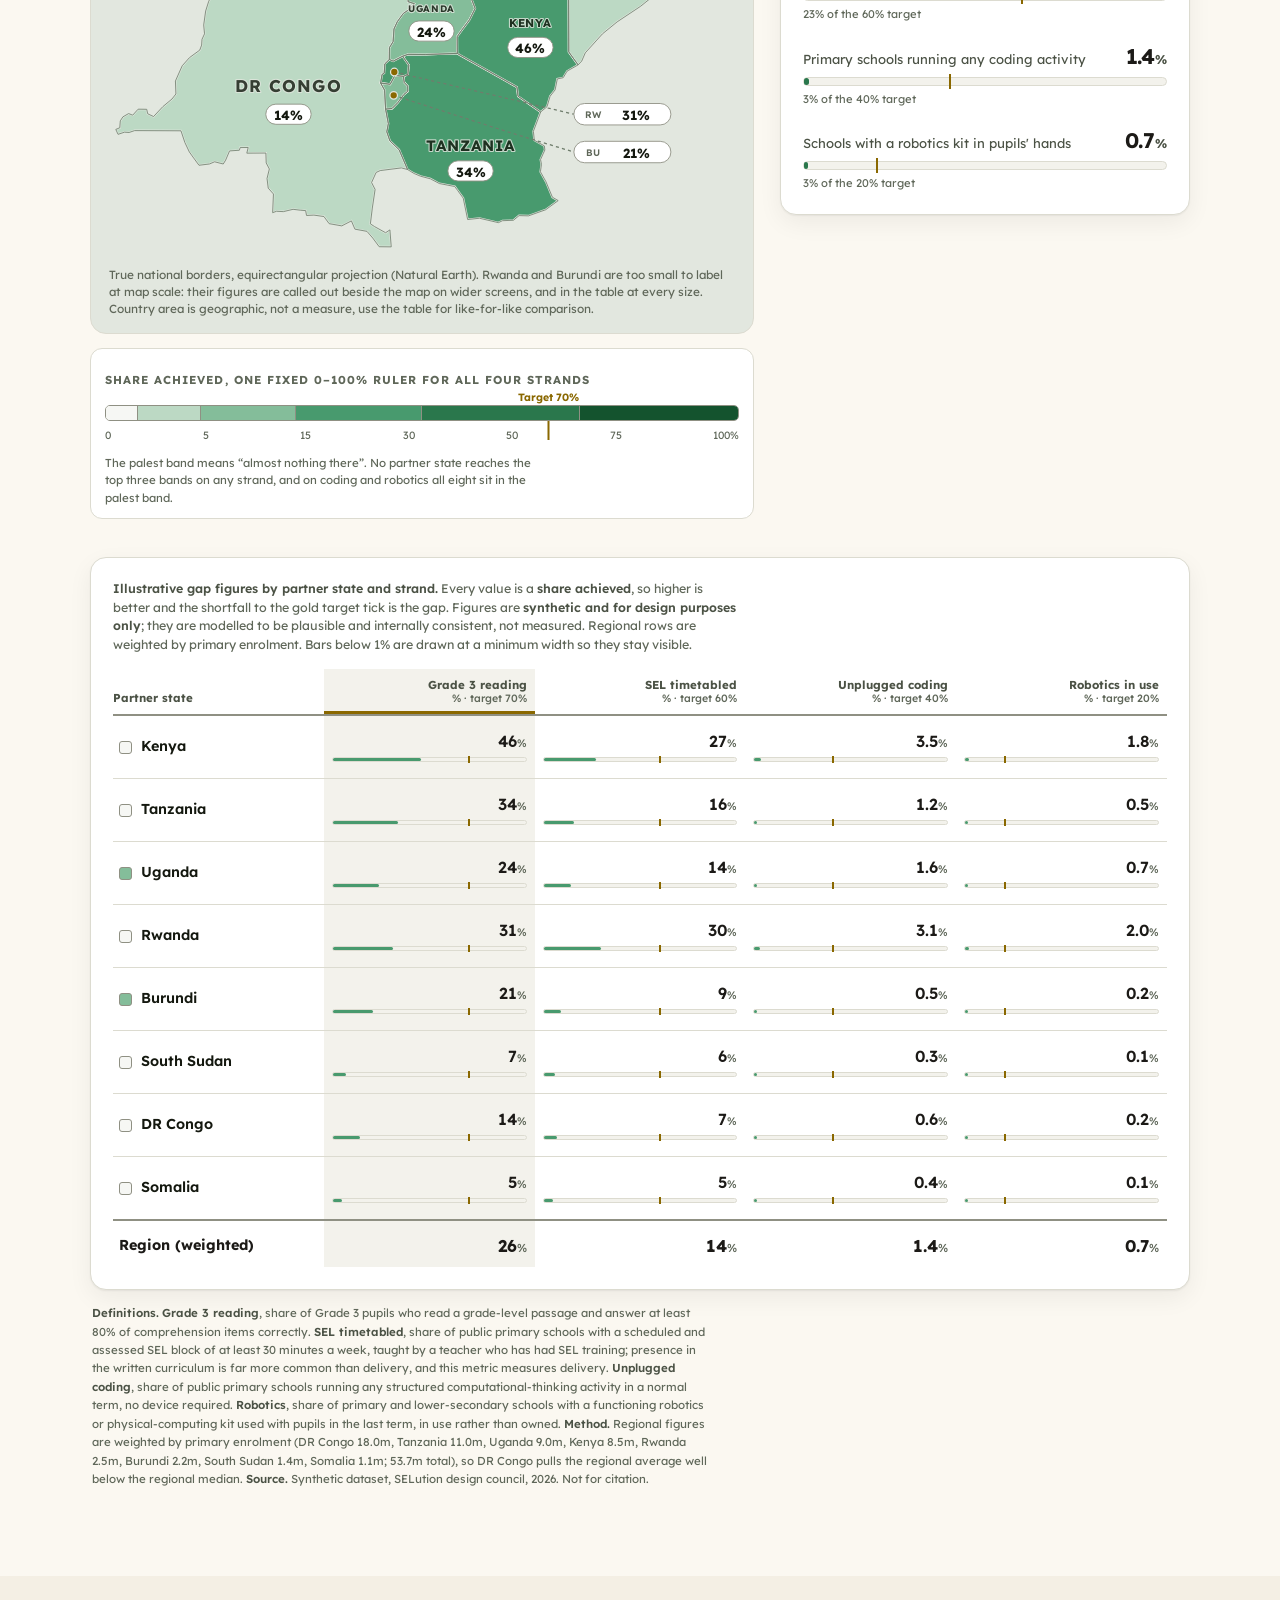
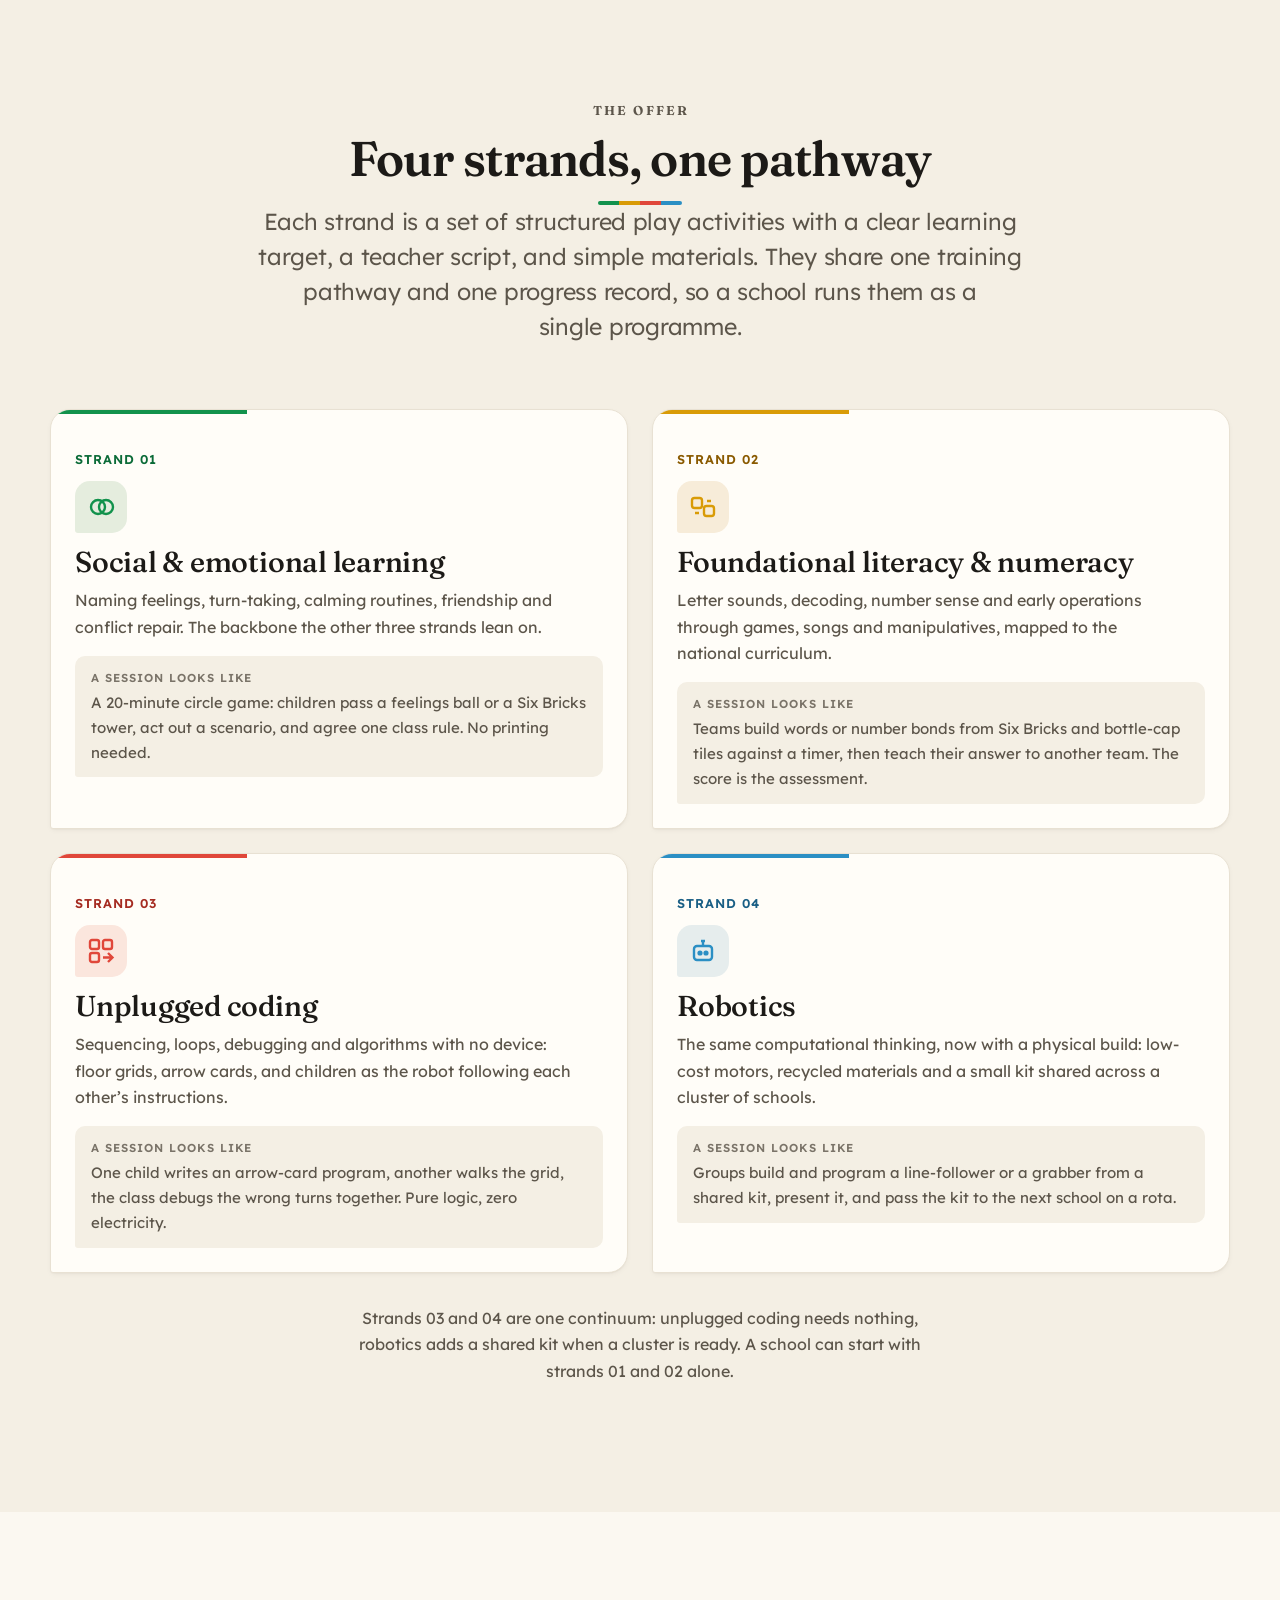
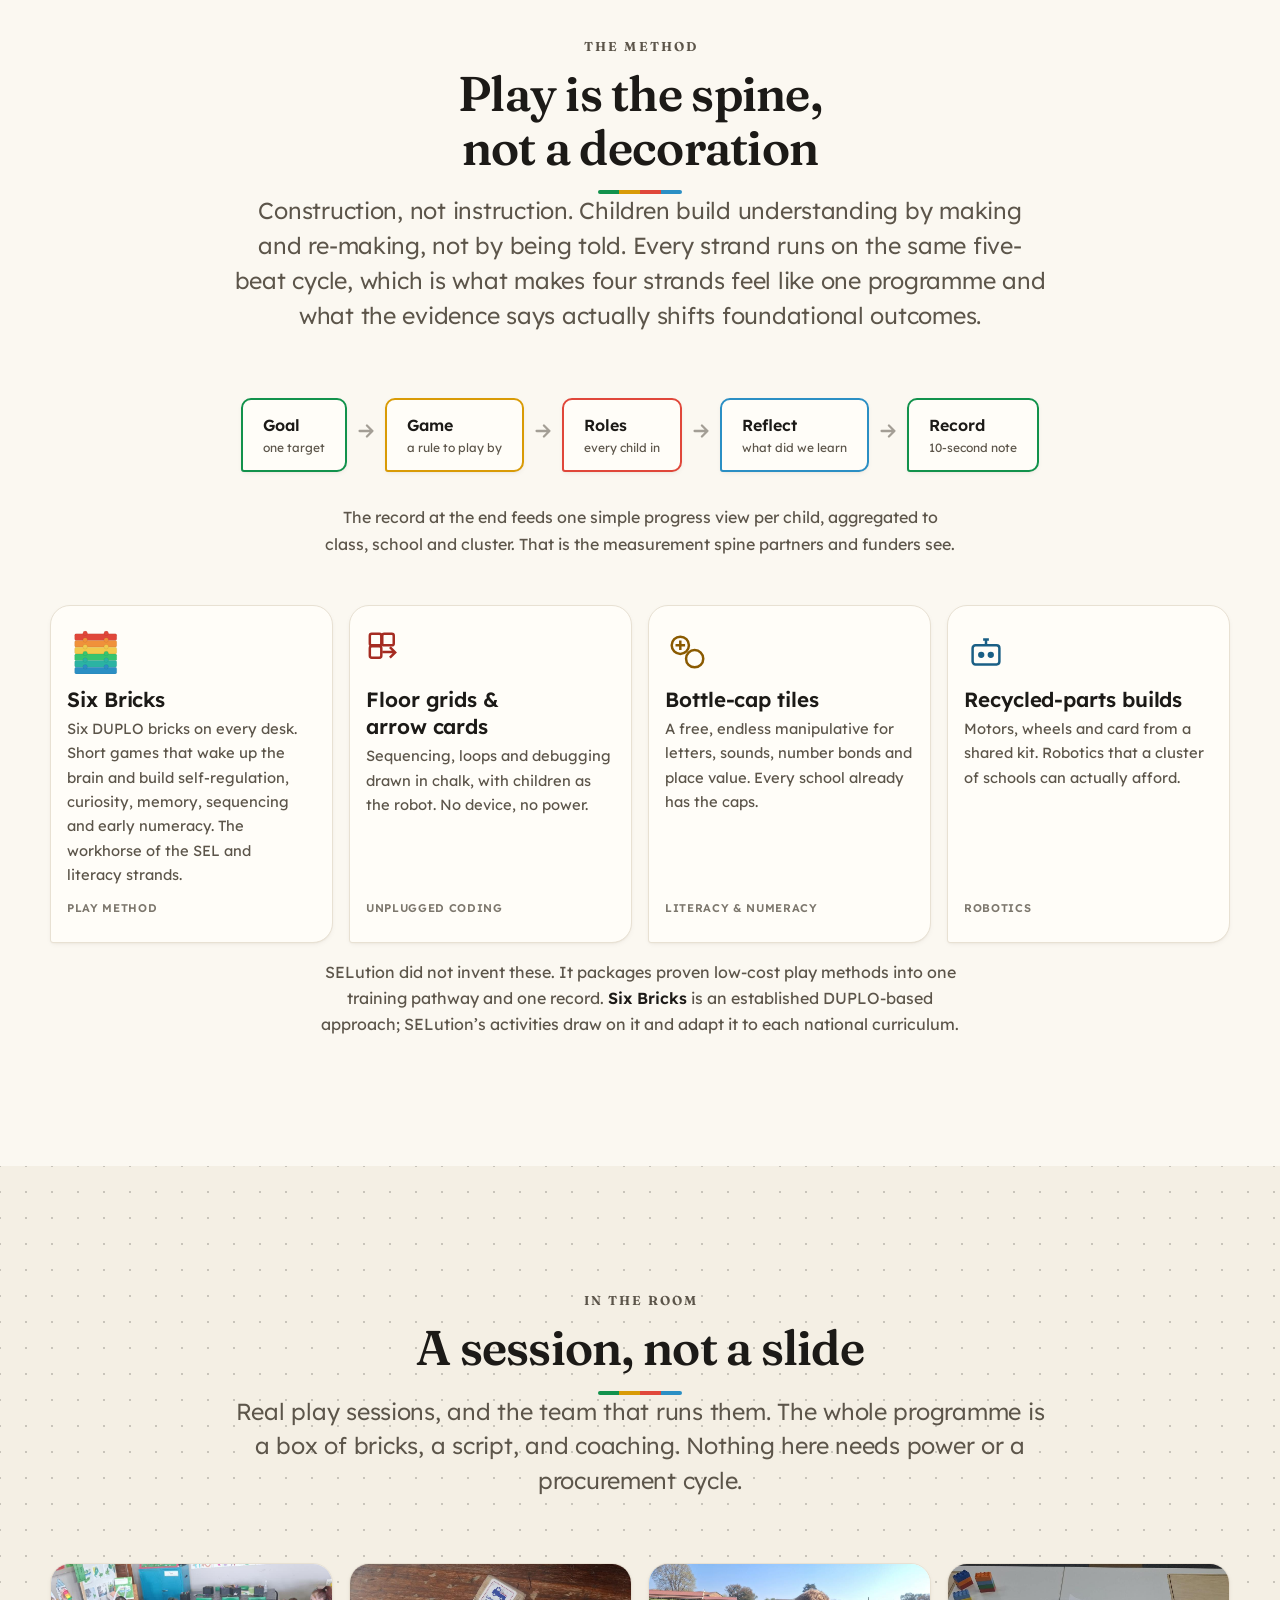
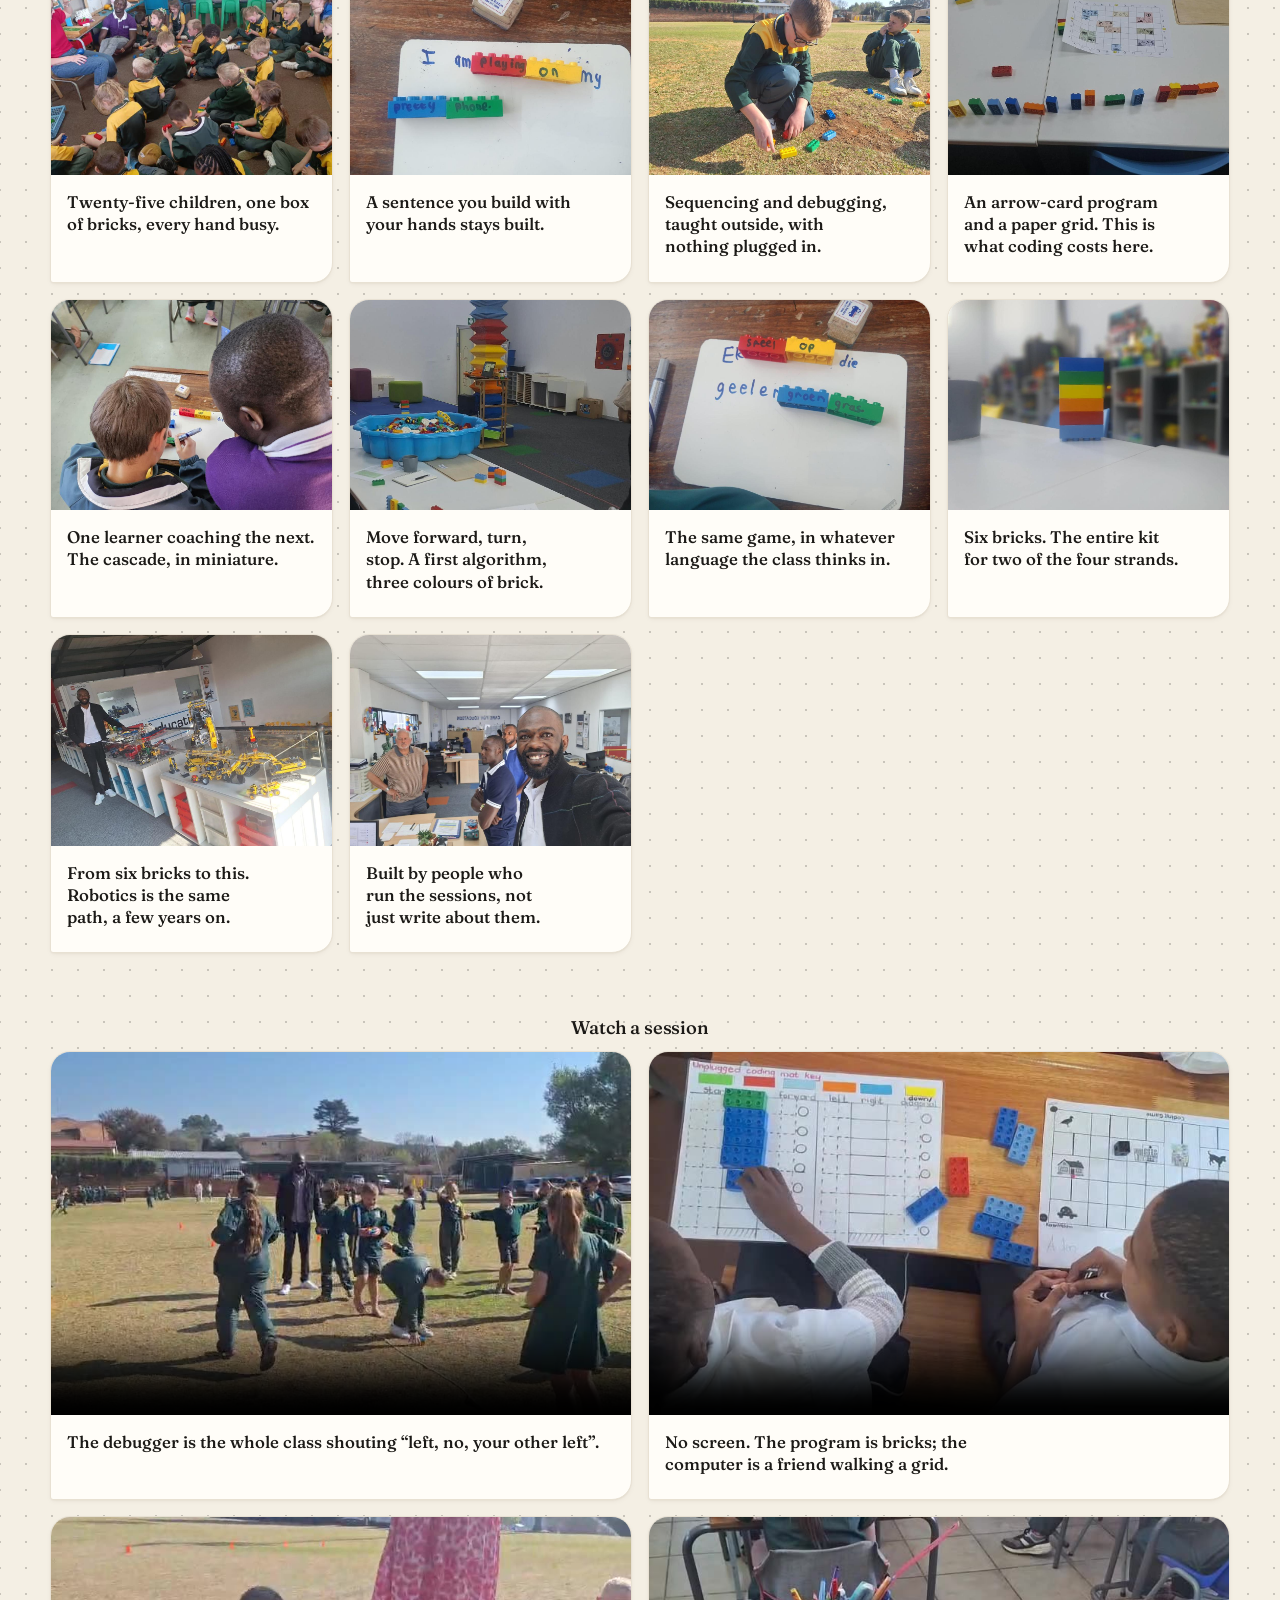
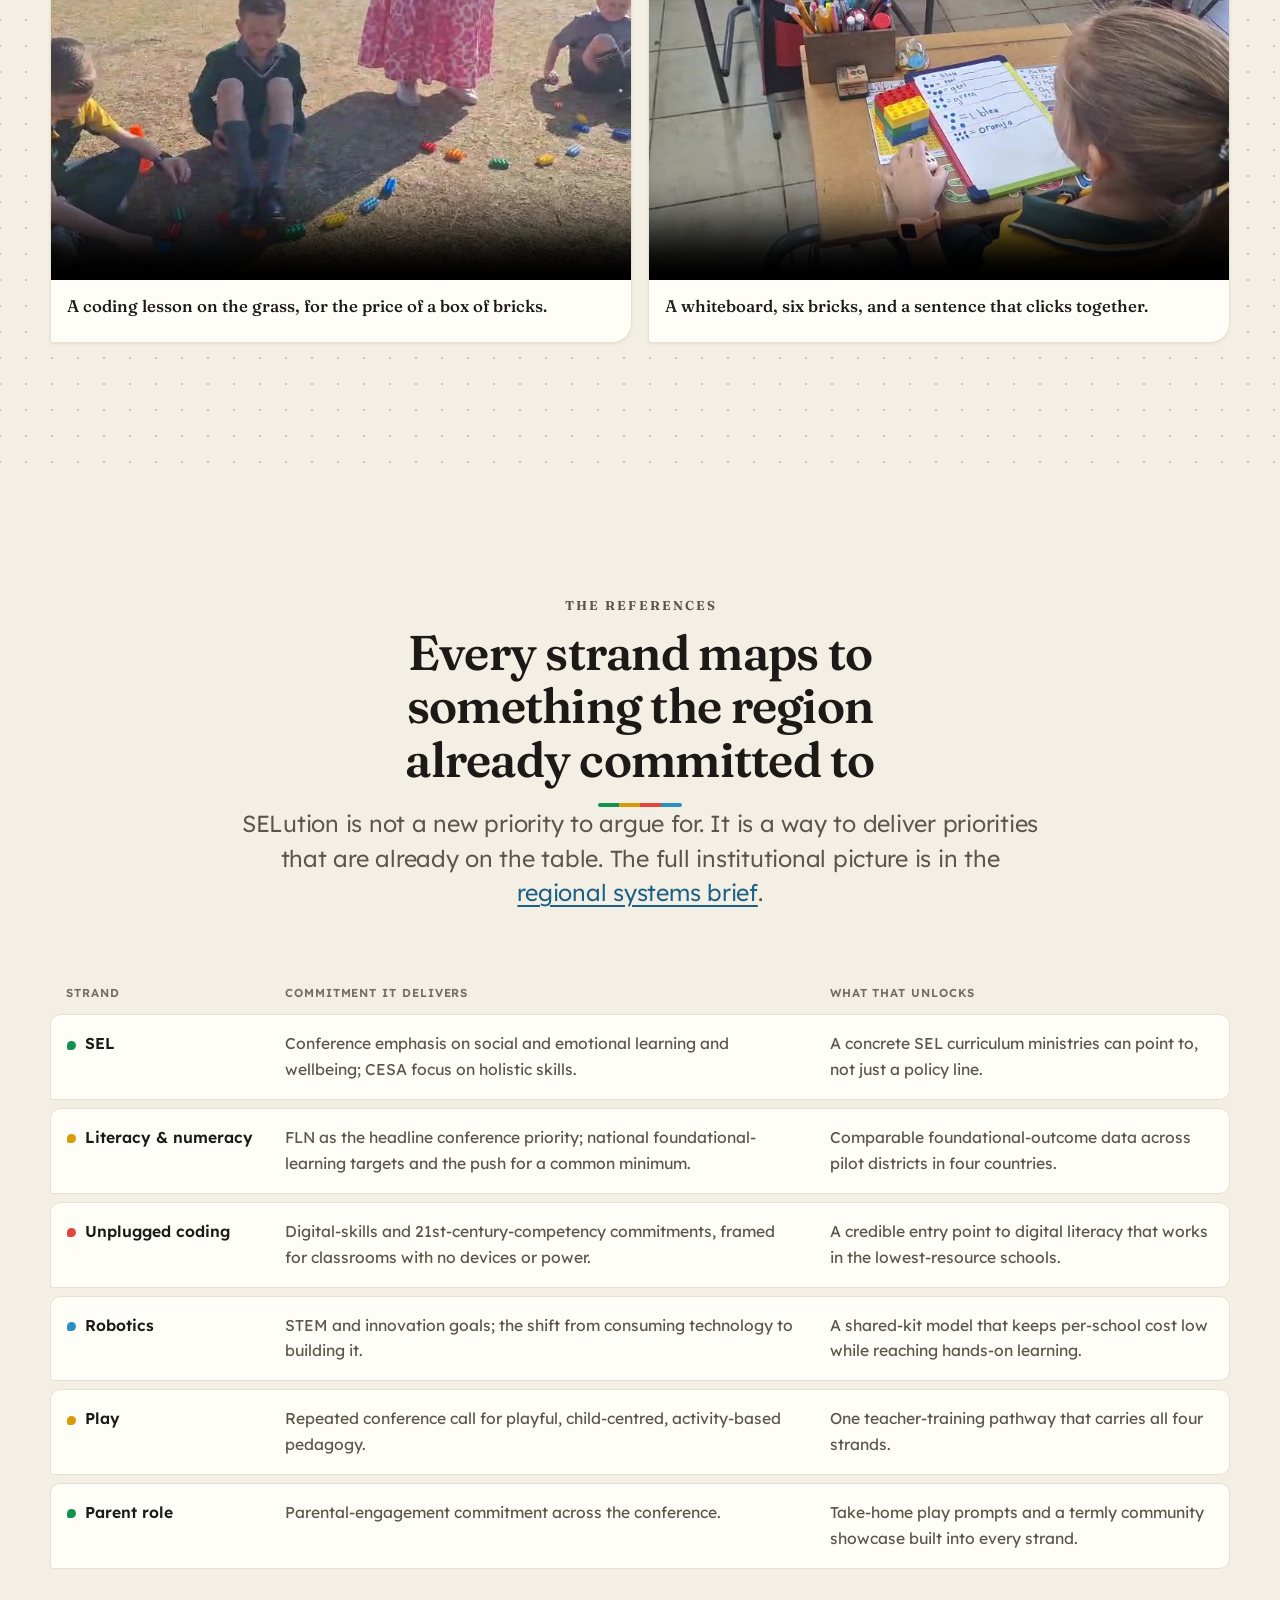
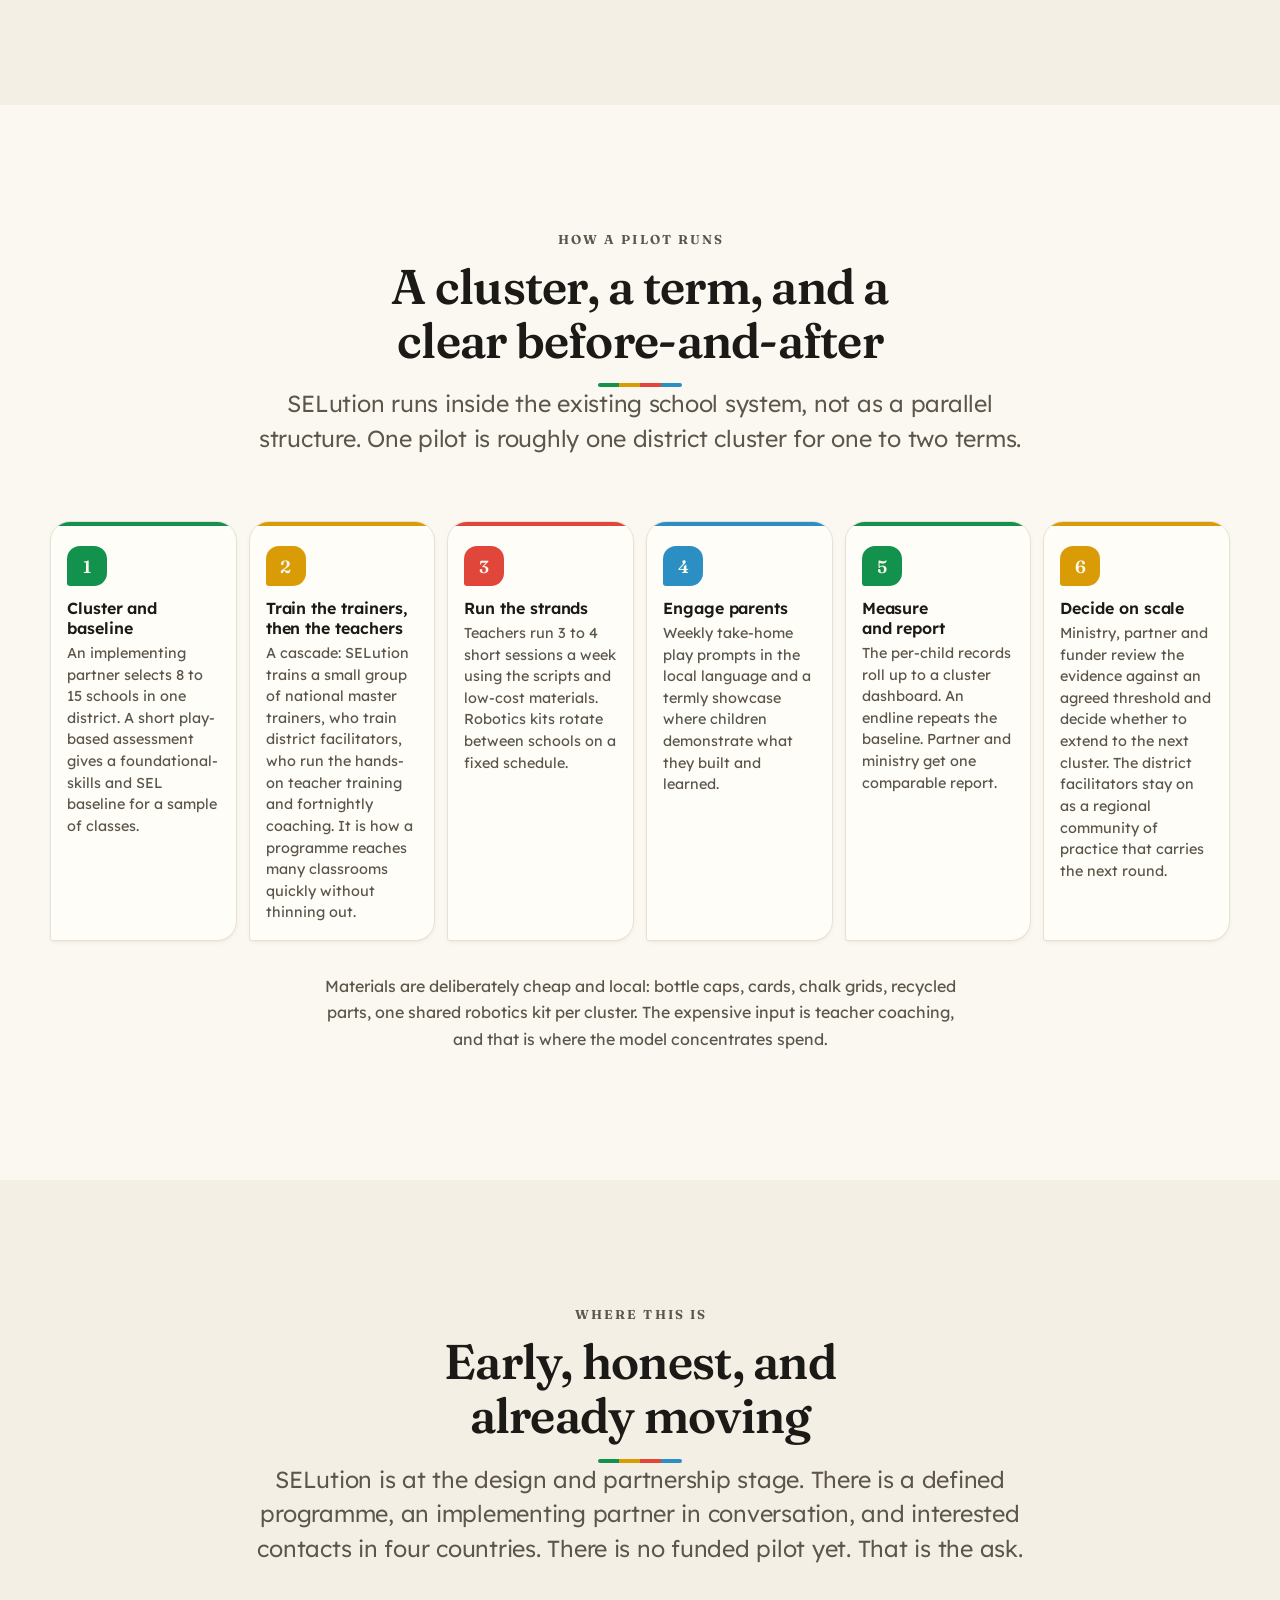
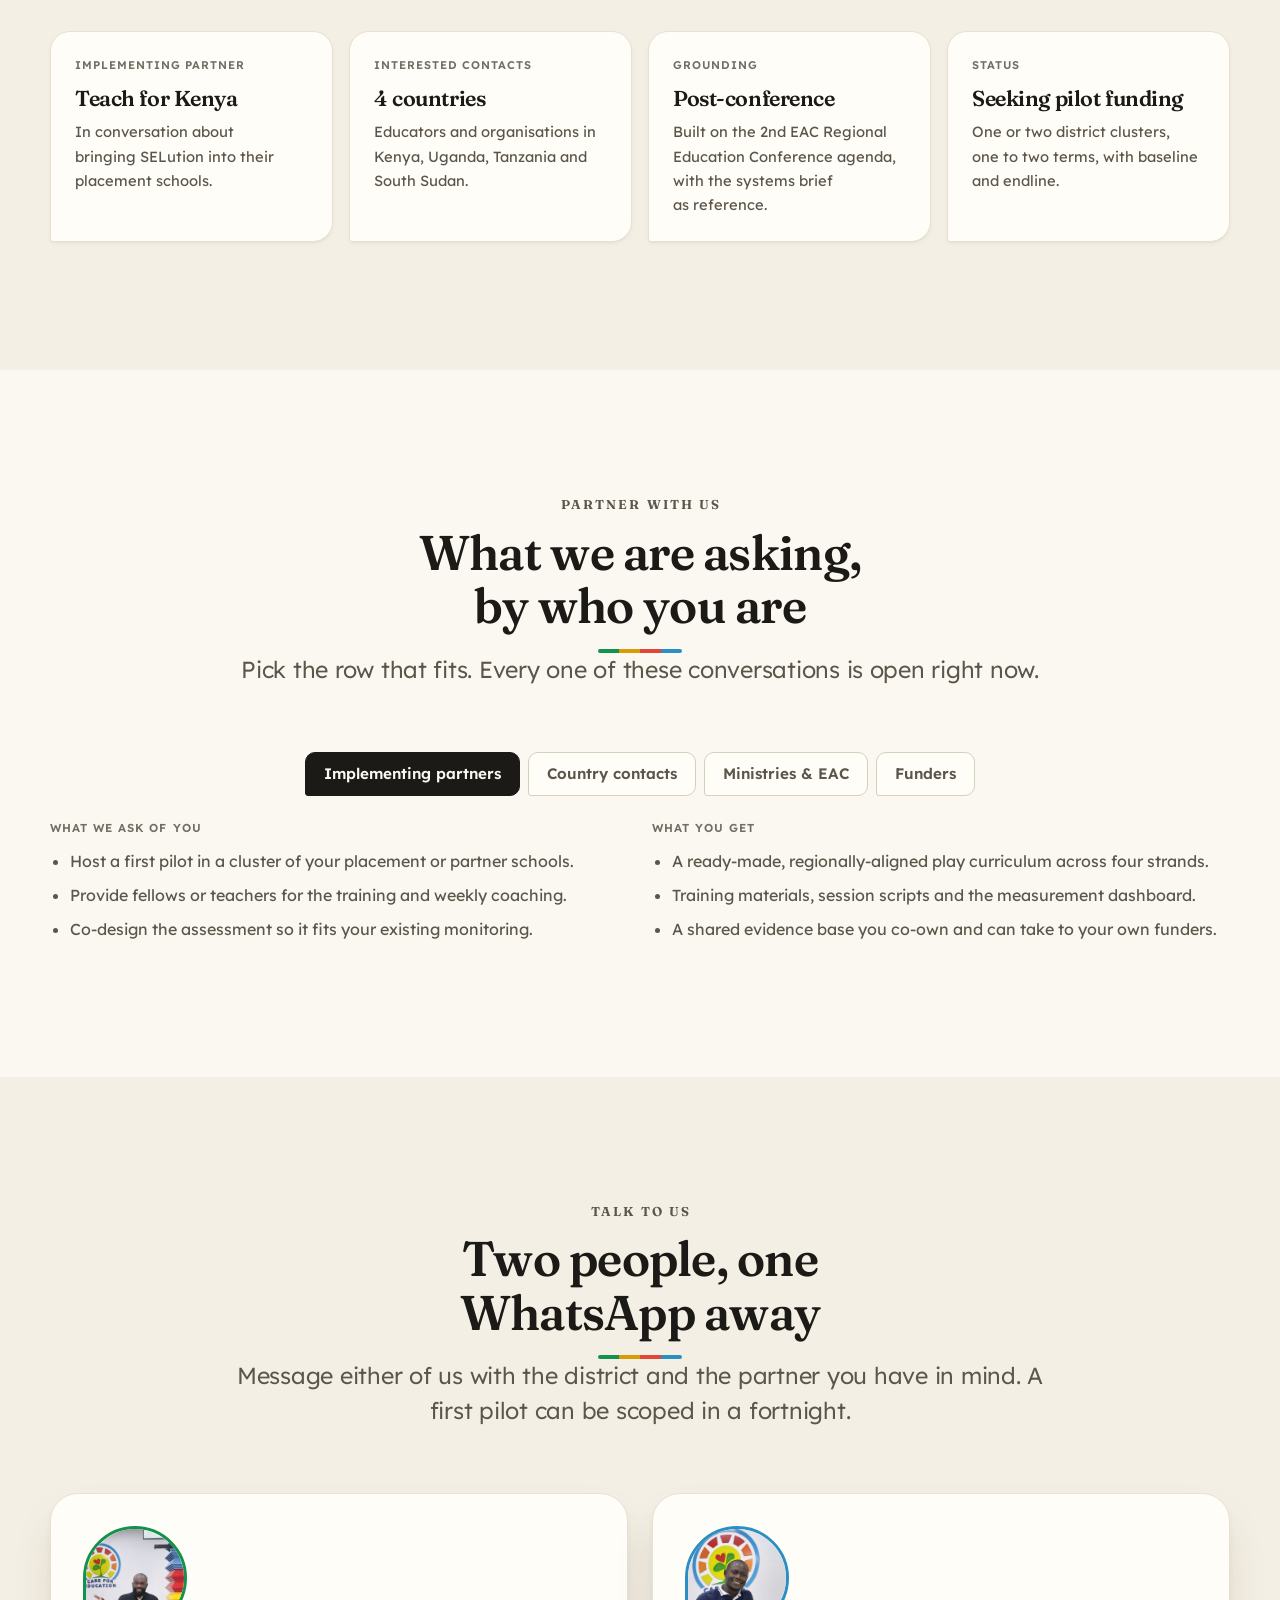
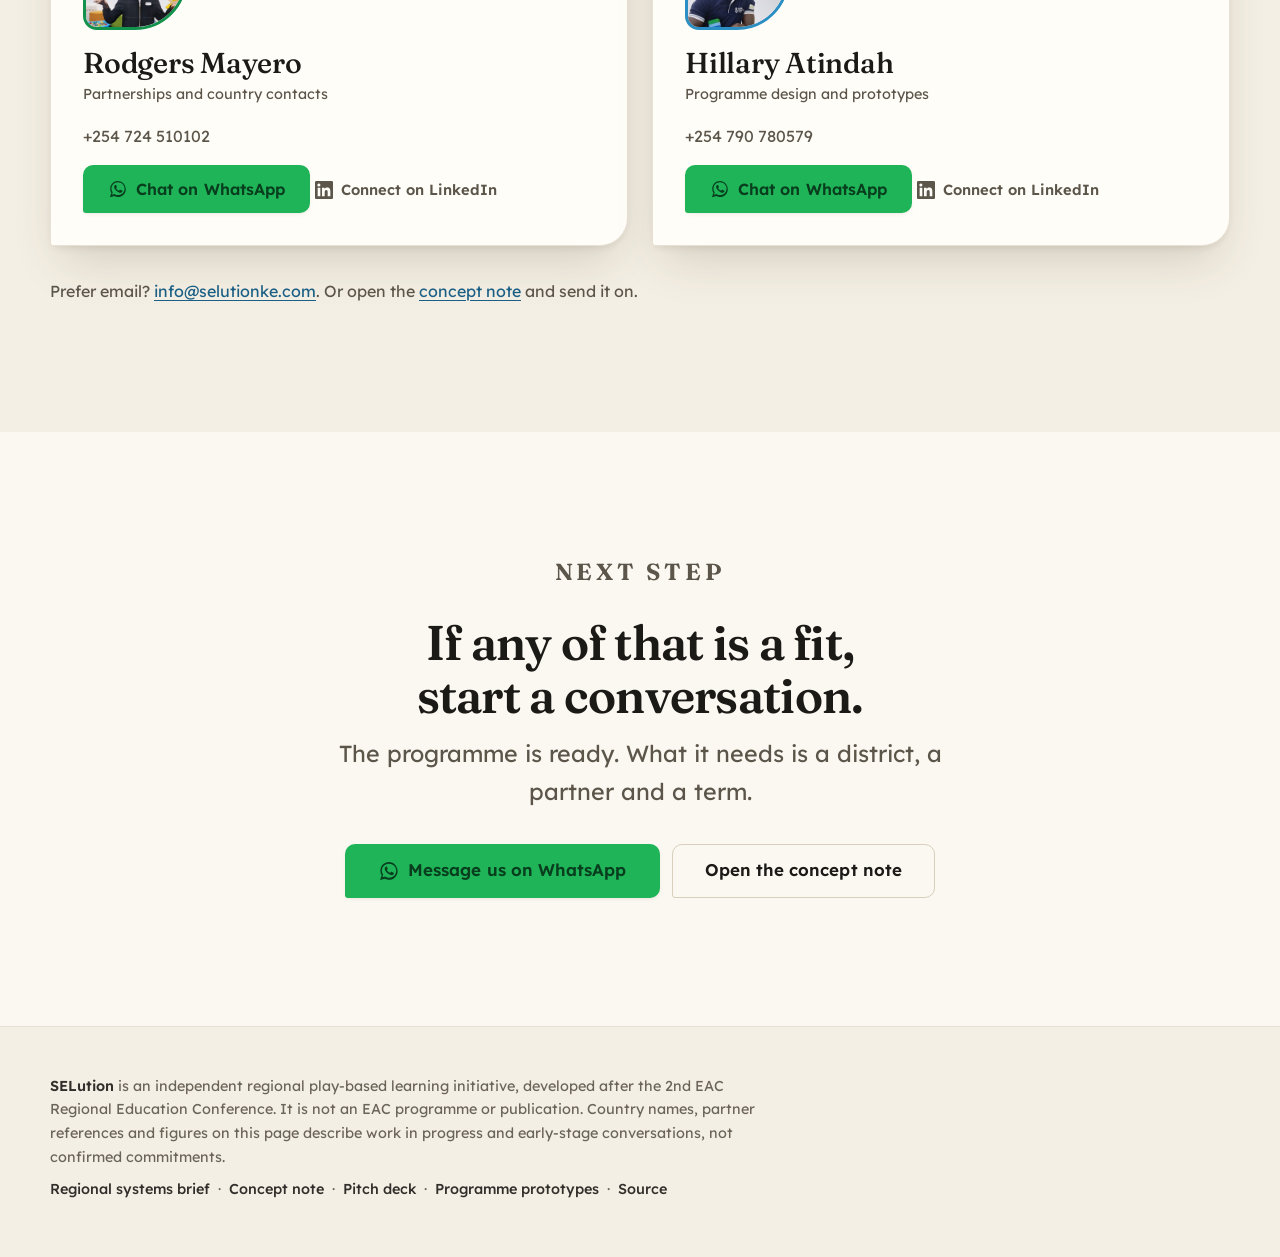
==== commit 12a802cb: "Add a 15-slide pitch deck; hero logo lockup; hook band; landscape pilot; number count-up - deck.html" ====
--- a/index.html
+++ b/index.html
@@ -46,6 +46,7 @@
       <a href="#eac">EAC fit</a>
       <a href="#pilot">Pilot</a>
       <a href="#contact">Contact</a>
+      <a href="deck.html">Deck</a>
     </nav>
     <span class="sp"></span>
     <a class="btn sm" href="#contact">Talk to us</a>
@@ -72,38 +73,17 @@
         </nav>
       </div>
       <div>
-        <svg class="playart" viewBox="0 0 440 380" role="img" aria-label="A playful path of coloured blocks and arrows leading to a star">
-          <defs>
-            <linearGradient id="sky" x1="0" y1="0" x2="0" y2="1">
-              <stop offset="0" stop-color="var(--surface)"/><stop offset="1" stop-color="var(--surface-sunken)"/>
-            </linearGradient>
-          </defs>
-          <rect x="4" y="4" width="432" height="372" rx="28" fill="url(#sky)" stroke="var(--hairline)"/>
-          <!-- dotted play path -->
-          <path d="M52 300 C 120 300, 120 210, 180 200 S 280 150, 300 96 S 370 70, 392 66"
-                fill="none" stroke="var(--hairline-strong)" stroke-width="4" stroke-linecap="round" stroke-dasharray="2 14"/>
-          <!-- blocks -->
-          <g>
-            <rect x="34" y="270" width="56" height="56" rx="14" fill="var(--green)"/>
-            <rect x="150" y="170" width="56" height="56" rx="14" fill="var(--gold)"/>
-            <rect x="256" y="120" width="56" height="56" rx="14" fill="var(--red)" transform="rotate(-8 284 148)"/>
-            <rect x="330" y="150" width="46" height="46" rx="12" fill="var(--blue)" transform="rotate(10 353 173)"/>
-          </g>
-          <!-- little arrows -->
-          <g fill="none" stroke="var(--ink-2)" stroke-width="4" stroke-linecap="round" stroke-linejoin="round" opacity="0.5">
-            <path d="M104 250 l18 -14 M104 250 l18 14 M104 250 h-1"/>
-            <path d="M222 150 l16 -16 M222 150 l16 16"/>
-          </g>
-          <!-- star goal -->
-          <path transform="translate(392 66)" fill="var(--gold)" stroke="var(--surface)" stroke-width="3"
-                d="M0 -26 L7.6 -8 L27 -8 L11 4 L17 24 L0 12 L-17 24 L-11 4 L-27 -8 L-7.6 -8 Z"/>
-          <circle cx="72" cy="120" r="10" fill="var(--red)" opacity="0.85"/>
-          <circle cx="120" cy="86" r="6" fill="var(--blue)" opacity="0.85"/>
-          <circle cx="360" cy="300" r="8" fill="var(--green)" opacity="0.85"/>
-        </svg>
-      </div>
-    </div>
-  </section>
+        <div class="heromark" aria-hidden="true">
+          <span class="dots"><i></i><i></i><i></i><i></i></span>
+          <span class="wm">SELution</span>
+          <span class="rib"></span>
+          <span class="strandline">SEL &middot; FLN &middot; Unplugged coding &middot; Robotics</span>
+        </div>
+      </div>
+    </div>
+  </section>
+
+  <section class="hook"><p>From communiqu&eacute; to classroom, in one box of bricks.</p></section>
 
   <!-- ============ THE OPENING ============ -->
   <section class="sec tint" id="opening" style="--k: var(--gold)">
@@ -141,22 +121,22 @@
 
   <div class="kpis">
       <div class="kpi">
-        <span class="kpi-n">26<i>%</i></span>
+        <span class="kpi-n" data-to="26" data-dp="0">0<i>%</i></span>
         <span class="kpi-l">Grade 3 pupils reading at grade level, region-wide</span>
         <span class="kpi-t">2030 target <b>70%</b> &middot; 37% of target met</span>
       </div>
       <div class="kpi">
-        <span class="kpi-n">14<i>%</i></span>
+        <span class="kpi-n" data-to="14" data-dp="0">0<i>%</i></span>
         <span class="kpi-l">Primary schools timetabling & assessing SEL, region-wide</span>
         <span class="kpi-t">2030 target <b>60%</b> &middot; 23% of target met</span>
       </div>
       <div class="kpi">
-        <span class="kpi-n">1.4<i>%</i></span>
+        <span class="kpi-n" data-to="1.4" data-dp="1">0.0<i>%</i></span>
         <span class="kpi-l">Primary schools running any coding activity, region-wide</span>
         <span class="kpi-t">2030 target <b>40%</b> &middot; 3% of target met</span>
       </div>
       <div class="kpi">
-        <span class="kpi-n">0.7<i>%</i></span>
+        <span class="kpi-n" data-to="0.7" data-dp="1">0.0<i>%</i></span>
         <span class="kpi-l">Schools with a robotics kit in pupils' hands, region-wide</span>
         <span class="kpi-t">2030 target <b>20%</b> &middot; 3% of target met</span>
       </div>
@@ -730,6 +710,7 @@
       <p class="links">
         <a href="regional-brief.html">Regional systems brief</a> &nbsp;&middot;&nbsp;
         <a href="concept-note.html">Concept note</a> &nbsp;&middot;&nbsp;
+        <a href="deck.html">Pitch deck</a> &nbsp;&middot;&nbsp;
         <a href="prototypes/index.html">Programme prototypes</a> &nbsp;&middot;&nbsp;
         <a href="https://github.com/atindahhillary/SELutionKe">Source</a>
       </p>
@@ -916,6 +897,29 @@
       n.focus(); select(n);
     });
   });
+
+  (function () {
+    var nums = EM.$$('[data-to]');
+    if (!nums.length) return;
+    var reduce = matchMedia('(prefers-reduced-motion: reduce)').matches;
+    function run(el) {
+      var to = parseFloat(el.getAttribute('data-to')), dp = parseInt(el.getAttribute('data-dp') || '0', 10);
+      if (reduce) { el.firstChild.nodeValue = to.toFixed(dp); return; }
+      var t0 = null, dur = 1200;
+      function step(ts) {
+        if (t0 === null) t0 = ts;
+        var p = Math.min(1, (ts - t0) / dur), e = 1 - Math.pow(1 - p, 3);
+        el.firstChild.nodeValue = (to * e).toFixed(dp);
+        if (p < 1) requestAnimationFrame(step); else el.firstChild.nodeValue = to.toFixed(dp);
+      }
+      requestAnimationFrame(step);
+    }
+    if (!('IntersectionObserver' in window)) { nums.forEach(run); return; }
+    var io = new IntersectionObserver(function (entries) {
+      entries.forEach(function (en) { if (en.isIntersecting) { run(en.target); io.unobserve(en.target); } });
+    }, { threshold: 0.6 });
+    nums.forEach(function (n) { io.observe(n); });
+  })();
 });
 </script>
 </body>
--- a/assets/site.css
+++ b/assets/site.css
@@ -214,7 +214,19 @@
   border:1px solid var(--hairline); padding:7px 14px; border-radius:var(--r-md) var(--r-md) var(--r-md) var(--r-cut);
   transition:color var(--dur-2) var(--ease-out), border-color var(--dur-2) var(--ease-out), translate var(--dur-2) var(--ease-out); }
 .hero .badges a:hover{ color:var(--ink); border-color:var(--ink); translate:0 -2px; }
-.playart{ width:100%; height:auto; }
+.heromark{ display:flex; flex-direction:column; align-items:center; gap:16px; text-align:center; margin-inline:auto;
+  max-inline-size:400px; padding:clamp(30px,4vw,52px) clamp(24px,4vw,44px);
+  background:var(--surface); border:1px solid var(--hairline); box-shadow:var(--shadow-2);
+  border-start-start-radius:var(--r-xl); border-start-end-radius:var(--r-xl); border-end-end-radius:var(--r-xl); border-end-start-radius:var(--r-cut); }
+.heromark .dots{ display:flex; gap:11px; }
+.heromark .dots i{ inline-size:22px; block-size:22px; border-radius:50% 50% 50% 5px; }
+.heromark .dots i:nth-child(1){ background:var(--green); } .heromark .dots i:nth-child(2){ background:var(--gold); }
+.heromark .dots i:nth-child(3){ background:var(--red); } .heromark .dots i:nth-child(4){ background:var(--blue); }
+.heromark .wm{ font-family:var(--font-display); font-variation-settings:"wght" 600,"SOFT" 50,"WONK" 0;
+  font-size:clamp(2.3rem,1.5rem + 2.8vw,3.4rem); letter-spacing:-.022em; line-height:1; color:var(--ink); }
+.heromark .rib{ inline-size:132px; block-size:5px; border-radius:3px; background-image:var(--ribbon); }
+.heromark .strandline{ font-size:.86rem; font-weight:600; letter-spacing:.02em; color:var(--ink-2); }
+@media (max-width:940px){ .heromark{ max-inline-size:360px; } }
 
 /* ---------- section frame ---------- */
 .sec{ padding-block:var(--section-y); }
@@ -304,17 +316,21 @@
   .aligntbl td:last-child{ border-radius:0 0 var(--r-md) var(--r-md); border-block-start:0; }
 }
 
-/* ---------- pilot path ---------- */
-.path{ display:grid; }
-.path .node{ display:grid; grid-template-columns:46px 1fr; gap:var(--s-5); padding-block-end:var(--s-6); position:relative; }
-.path .node:not(:last-child)::before{ content:""; position:absolute; inset-inline-start:22px; inset-block:46px 0; inline-size:2px;
-  background:repeating-linear-gradient(var(--hairline-strong) 0 6px, transparent 6px 12px); }
-.path .node .n{ inline-size:46px; block-size:46px; display:grid; place-items:center; z-index:1;
+/* ---------- pilot path: landscape, six steps left to right ---------- */
+.path{ display:grid; gap:var(--s-3); grid-template-columns:repeat(6,1fr); align-items:stretch; text-align:start; }
+@media (max-width:1180px){ .path{ grid-template-columns:repeat(3,1fr); } }
+@media (max-width:680px){ .path{ grid-template-columns:repeat(2,1fr); } }
+@media (max-width:440px){ .path{ grid-template-columns:1fr; } }
+.path .node{ position:relative; overflow:clip; background:var(--surface); border:1px solid var(--hairline);
+  box-shadow:var(--shadow-1); padding:var(--s-5) var(--s-4) var(--s-4);
+  border-start-start-radius:var(--r-lg); border-start-end-radius:var(--r-lg); border-end-end-radius:var(--r-lg); border-end-start-radius:var(--r-cut); }
+.path .node::before{ content:""; position:absolute; inset-block-start:0; inset-inline:0; block-size:4px; background:var(--c,var(--green)); }
+.path .node .n{ inline-size:40px; block-size:40px; display:grid; place-items:center; margin-block-end:var(--s-3);
   background:var(--c,var(--green)); color:var(--ink-on-fill);
-  font-family:var(--font-display); font-variation-settings:"wght" 600,"SOFT" 30; font-size:1.15rem;
-  border-start-start-radius:14px; border-start-end-radius:14px; border-end-end-radius:14px; border-end-start-radius:var(--r-cut); }
-.path .node h4{ margin:var(--s-2) 0 4px; }
-.path .node p{ margin:0; color:var(--ink-2); font-size:1rem; }
+  font-family:var(--font-display); font-variation-settings:"wght" 600,"SOFT" 30; font-size:1.1rem;
+  border-start-start-radius:13px; border-start-end-radius:13px; border-end-end-radius:13px; border-end-start-radius:var(--r-cut); }
+.path .node h4{ margin:0 0 5px; font-size:1rem; line-height:1.25; }
+.path .node p{ margin:0; color:var(--ink-2); font-size:.9rem; line-height:1.5; }
 
 /* ---------- traction ---------- */
 .tract{ display:grid; gap:var(--s-4); grid-template-columns:repeat(4,1fr); }
@@ -632,3 +648,10 @@
 .clip video{ display:block; width:100%; height:auto; aspect-ratio:16 / 10; object-fit:cover; background:#000; }
 .clip figcaption{ padding:var(--s-4) var(--s-4) var(--s-5); font-family:var(--font-display);
   font-variation-settings:"wght" 520,"SOFT" 24; font-size:1.05rem; line-height:1.32; color:var(--ink); text-wrap:balance; }
+
+
+/* ---------- hook band ---------- */
+.hook{ background:var(--ink); color:var(--ink-on-fill); text-align:center; padding:clamp(52px,9vw,96px) var(--gutter); }
+.hook p{ margin:0 auto; max-inline-size:22ch; text-wrap:balance;
+  font-family:var(--font-display); font-variation-settings:"wght" 560,"SOFT" 50,"WONK" 0;
+  font-size:clamp(1.7rem,1.1rem + 3vw,3rem); line-height:1.15; letter-spacing:-.02em; color:var(--ink-on-fill); }
